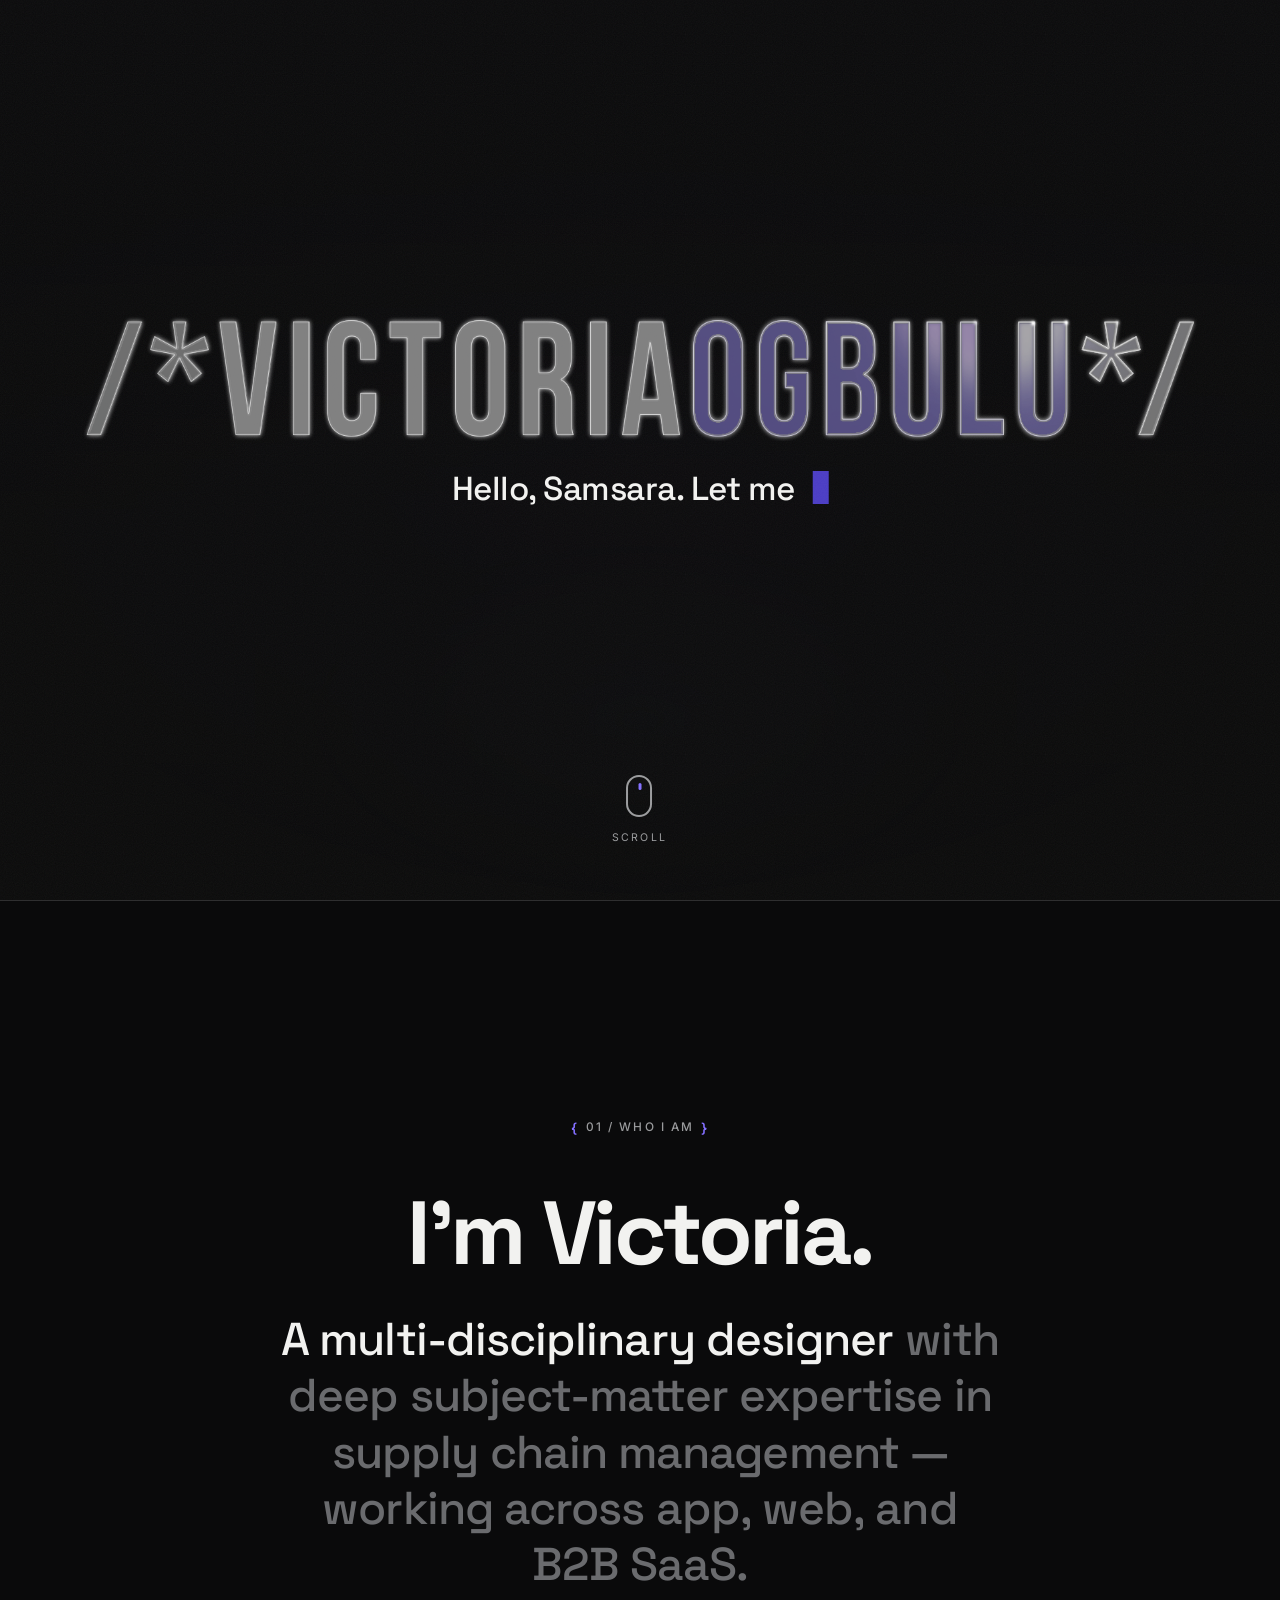
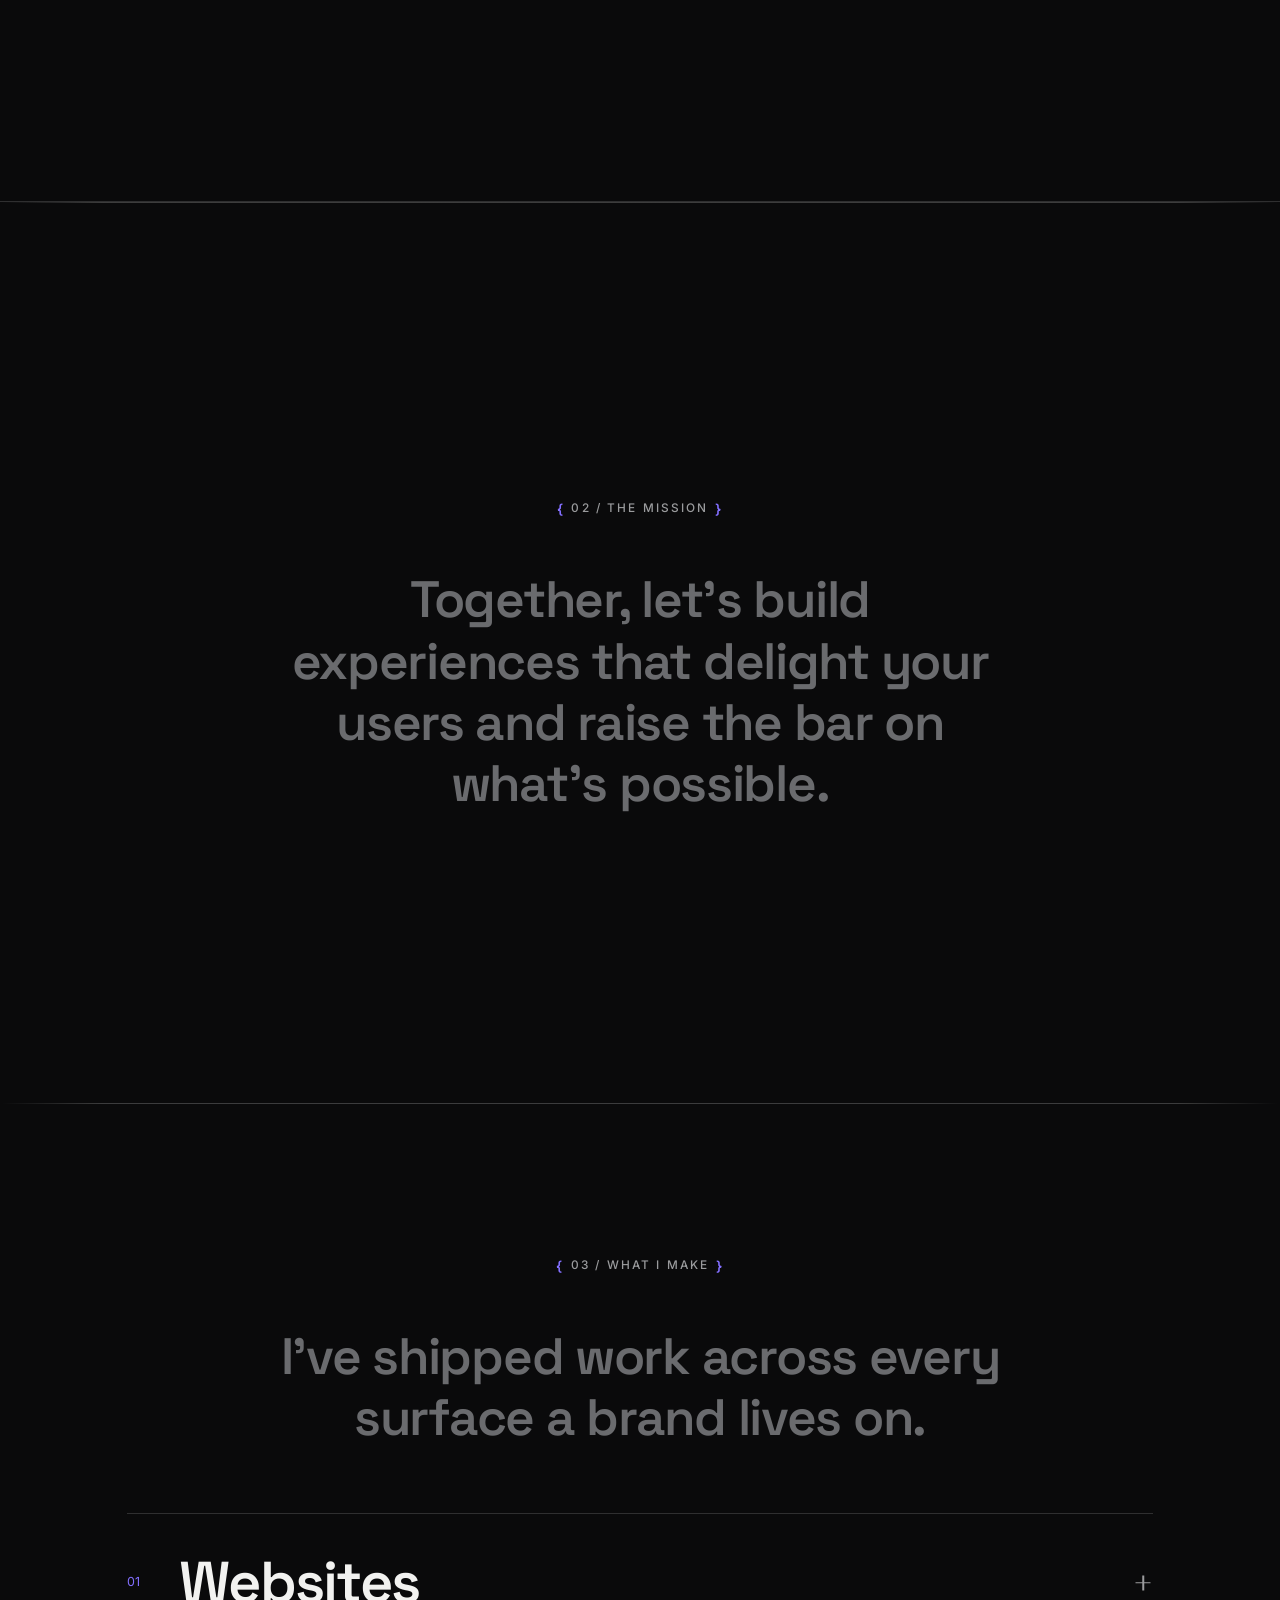
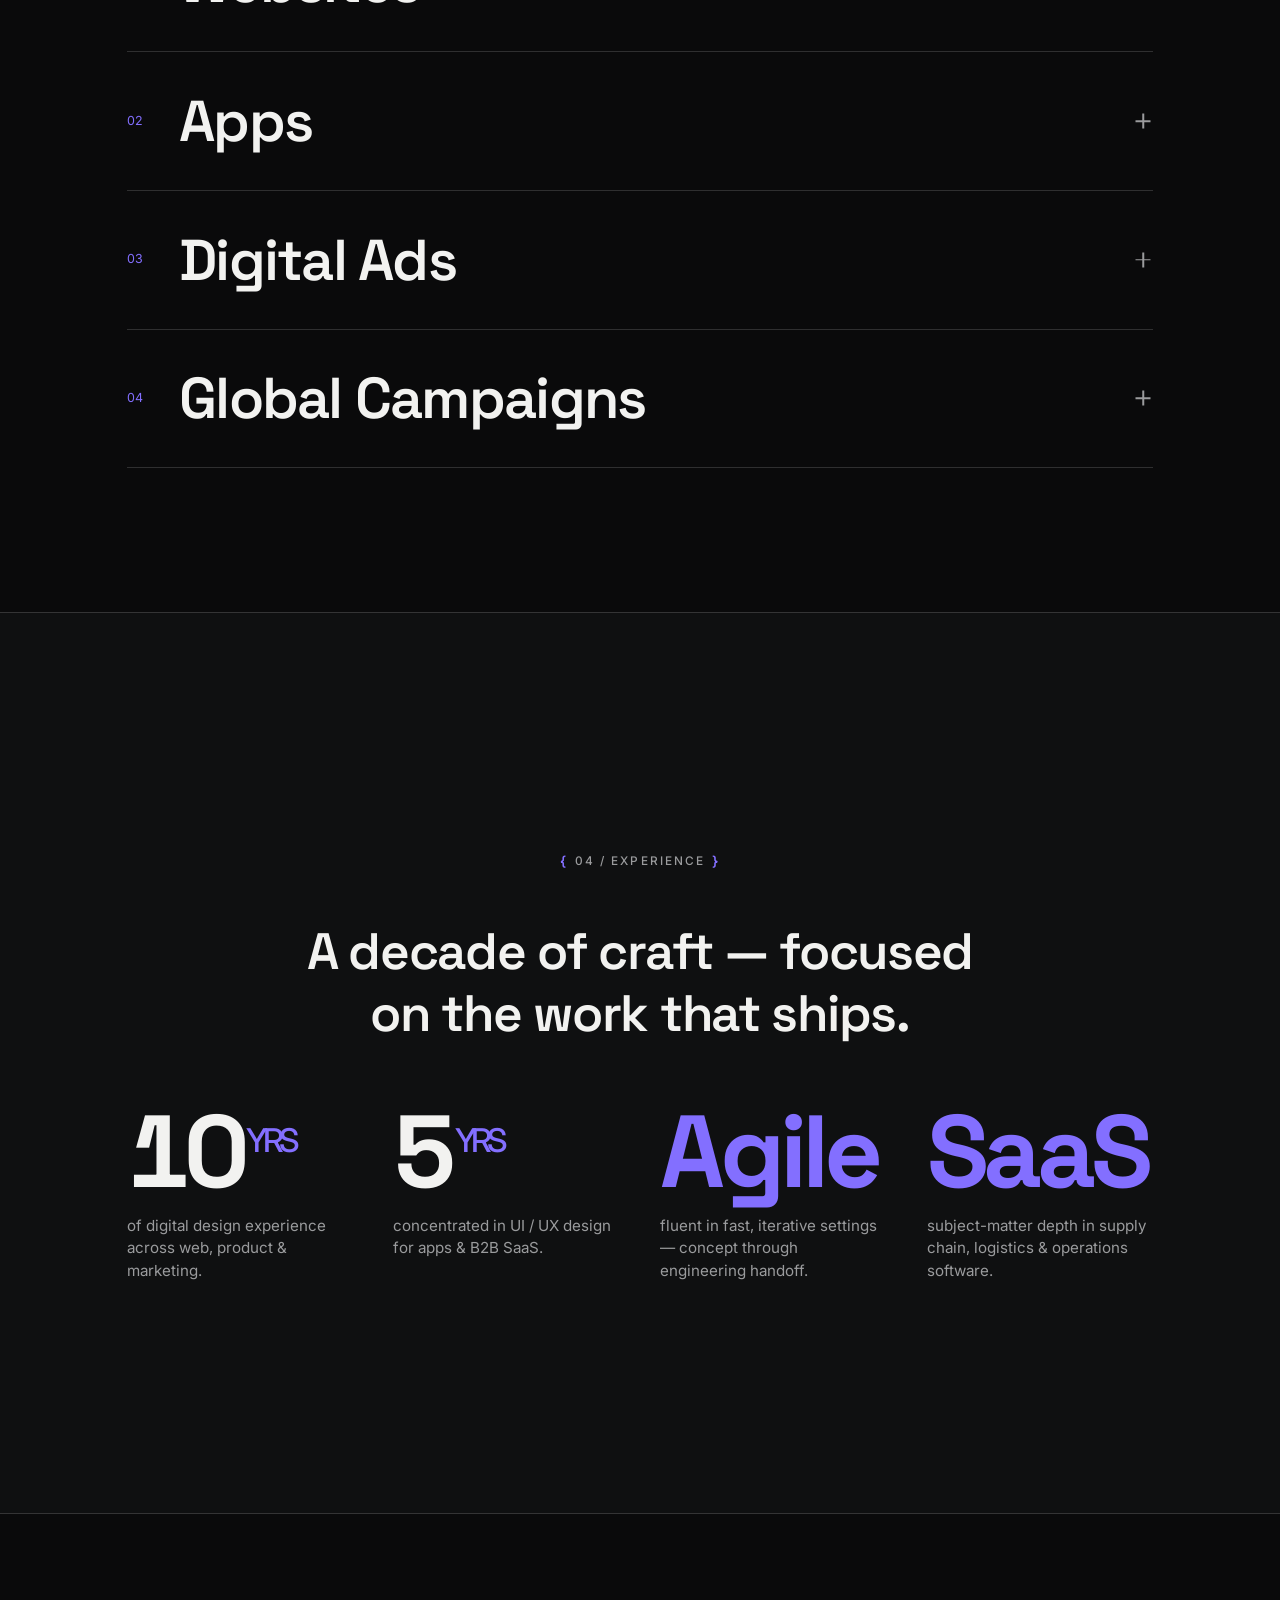
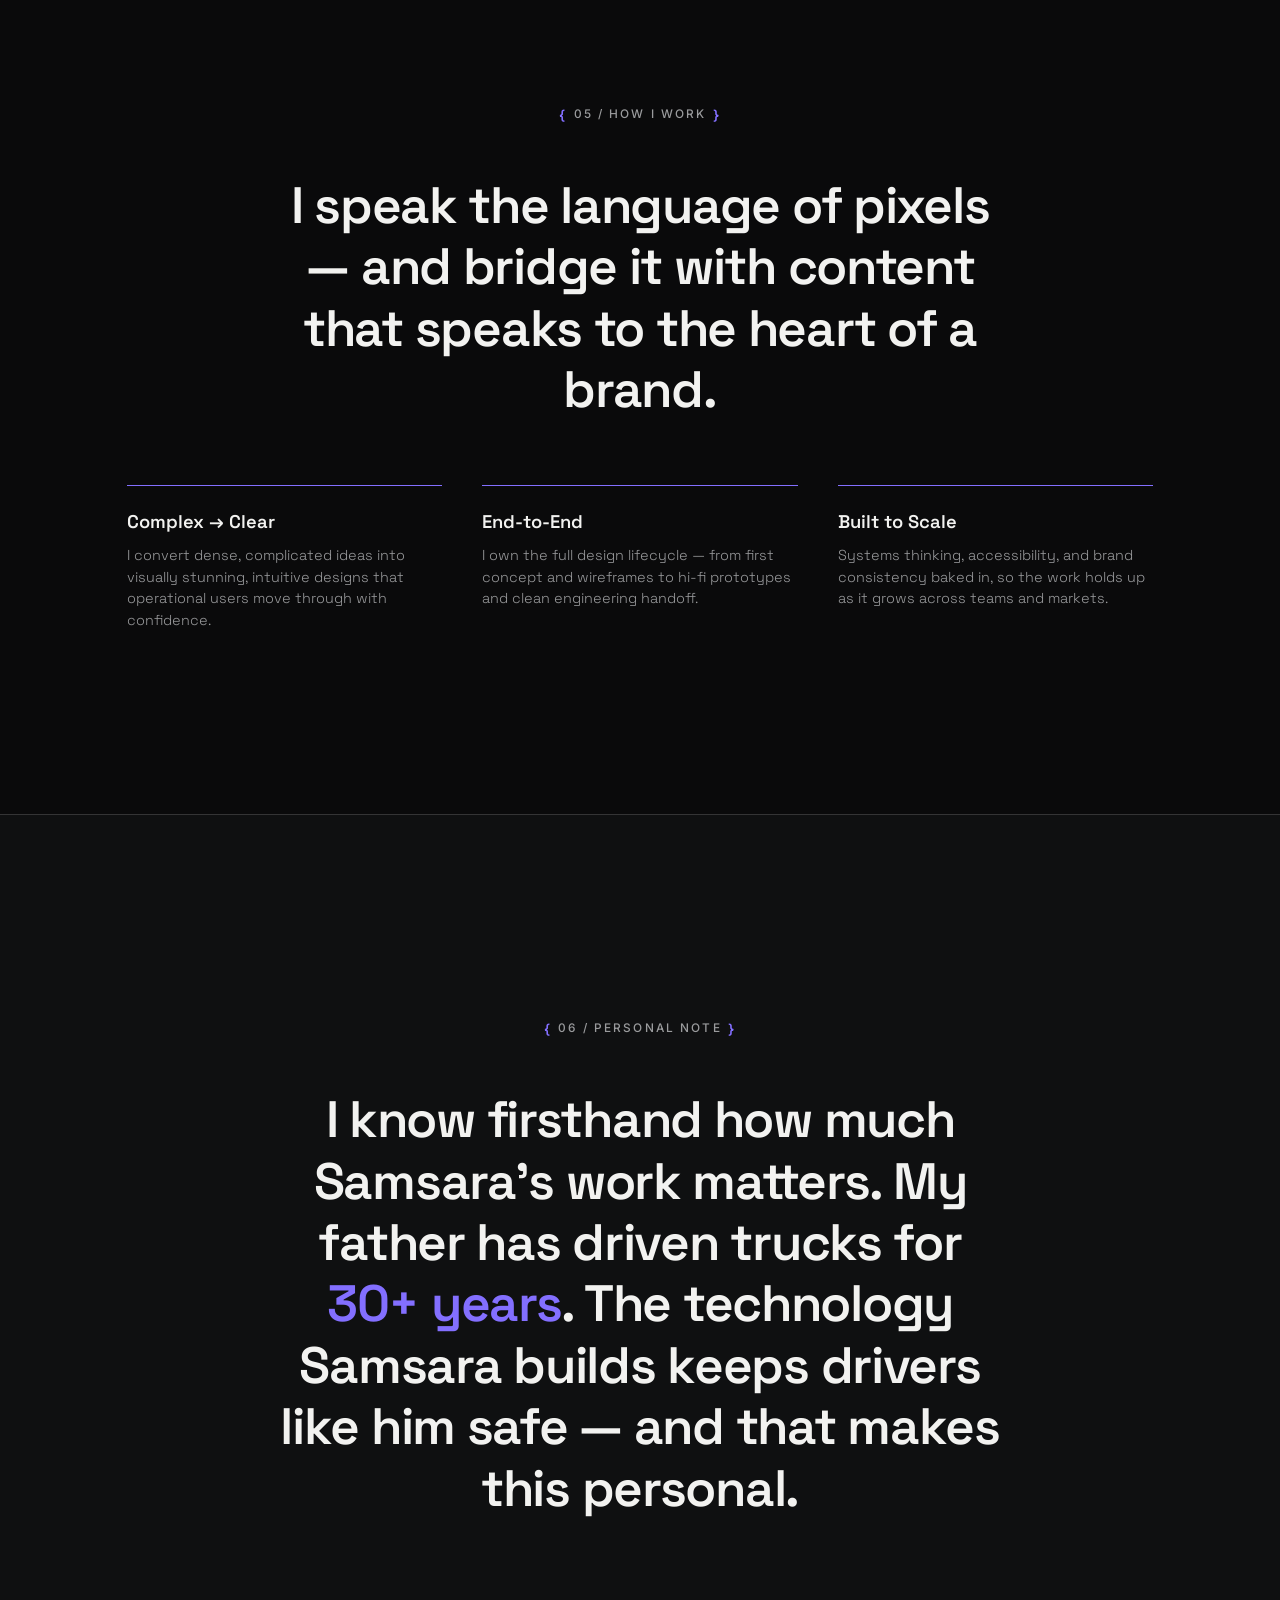
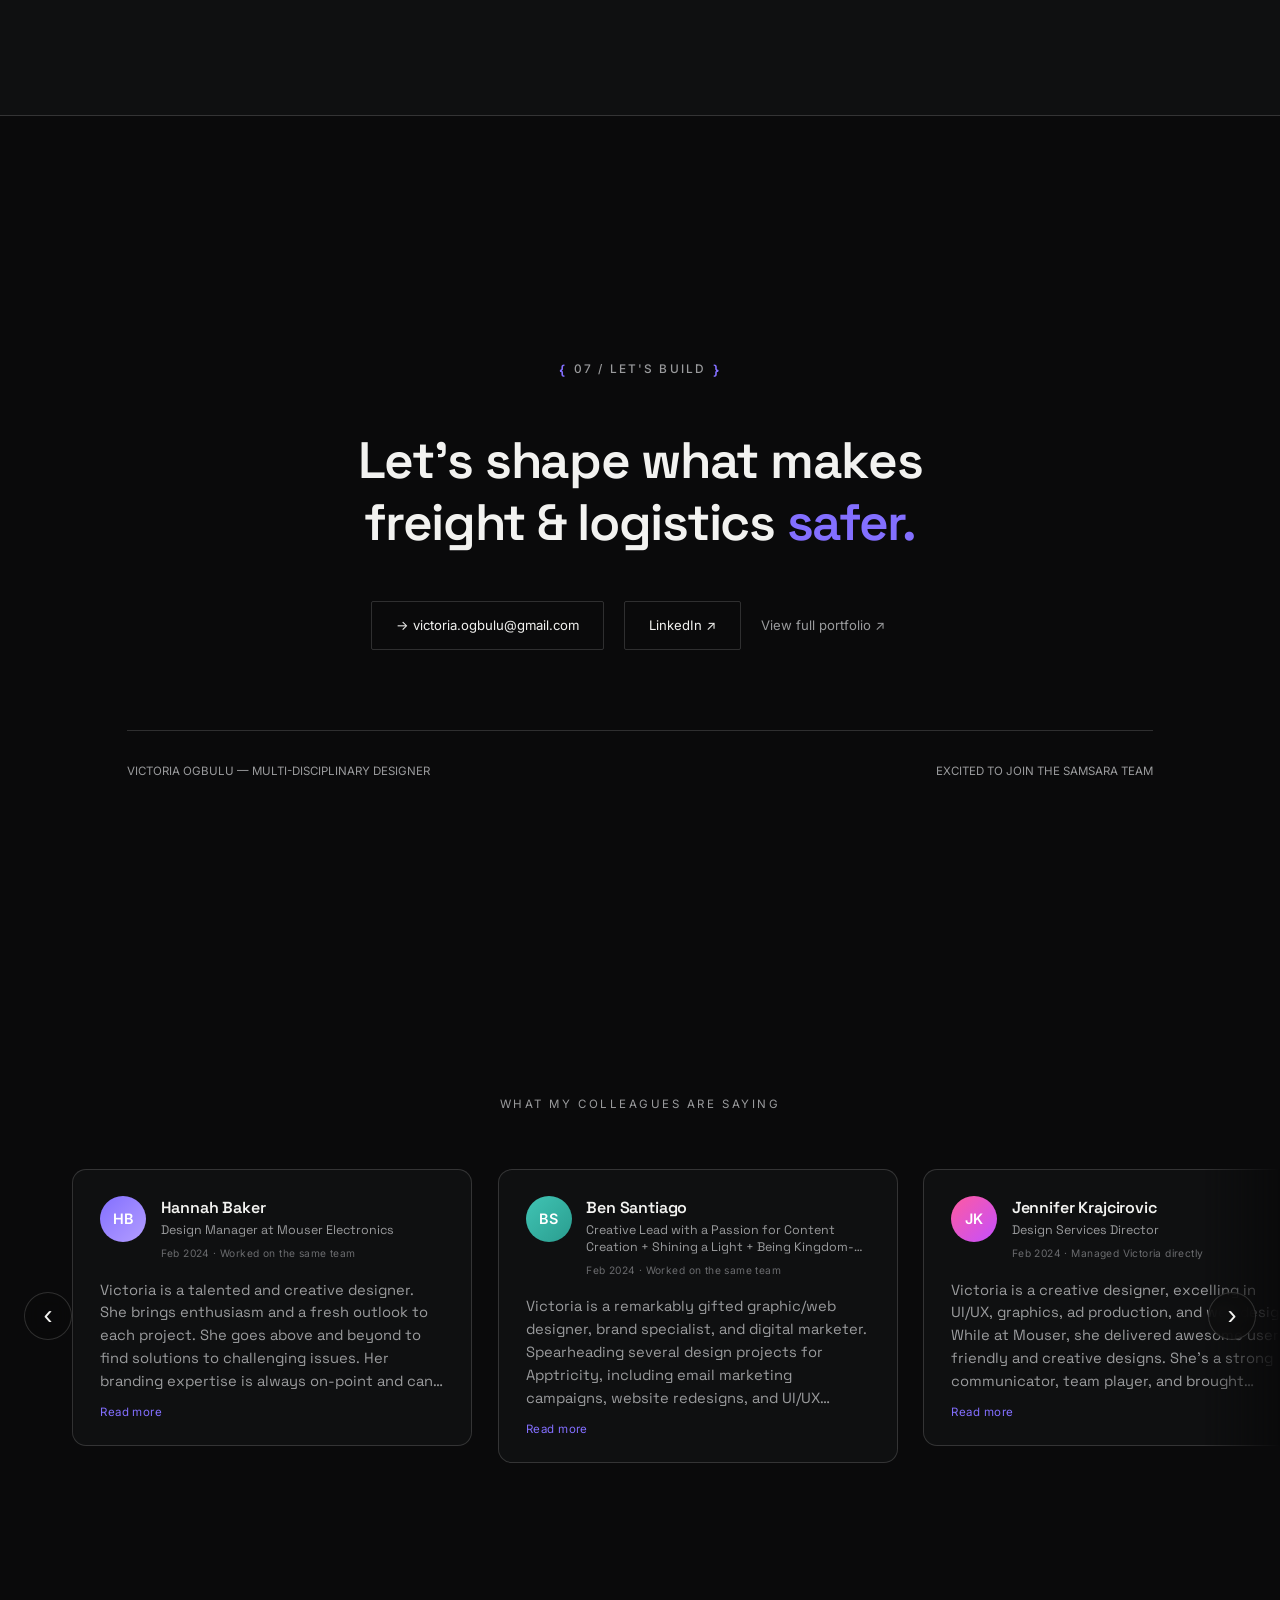
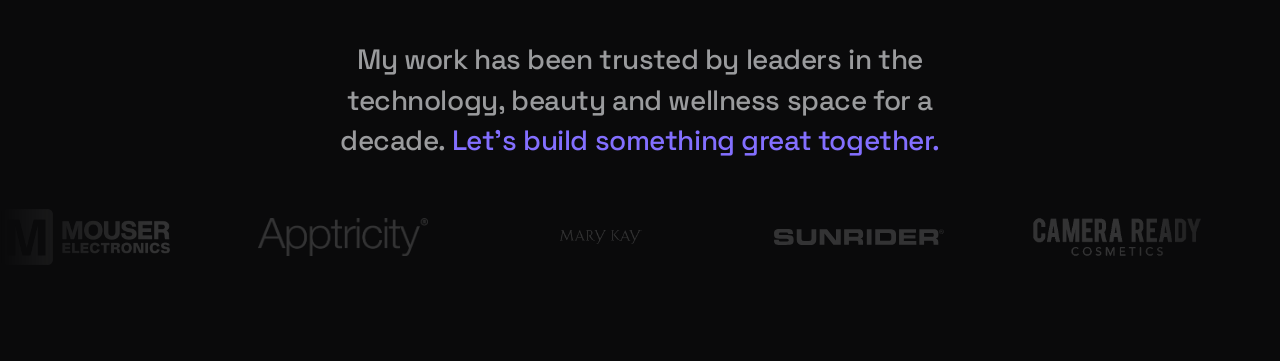
==== index.html @ e9a86bad "Initial commit — Victoria Ogbulu portfolio site Single-page portfolio: animated glassmorphic hero, s" ====
<!DOCTYPE html>
<html lang="en">
<head>
<meta charset="UTF-8" />
<meta name="viewport" content="width=device-width, initial-scale=1.0" />
<meta name="color-scheme" content="dark" />
<title>Victoria Ogbulu — Designer</title>
<link rel="preconnect" href="https://fonts.googleapis.com" />
<link rel="preconnect" href="https://fonts.gstatic.com" crossorigin />
<link href="https://fonts.googleapis.com/css2?family=Bebas+Neue&family=Inter:opsz,wght@14..32,300..900&family=Space+Grotesk:wght@300..700&display=swap" rel="stylesheet" />
<style>
  :root{
    color-scheme:dark only;
    --bg:#0a0a0b;
    --bg-2:#0f1011;
    --dim:#6a6b6e;
    --lit:#f2f2f0;
    --mut:#9a9b9d;
    --accent:#836fff;
    --line:rgba(242,242,240,.16);
    --mono:"Inter",-apple-system,BlinkMacSystemFont,"Segoe UI",sans-serif;
    --body:"Space Grotesk","Inter",-apple-system,BlinkMacSystemFont,"Segoe UI",sans-serif;
    --g1:rgba(131,111,255,.16);
    --g2:rgba(120,140,160,.07);
    --g3:rgba(131,111,255,.05);
  }
  body[data-tone="hero"]   .glow{--g1:rgba(131,111,255,.20);--g2:rgba(70,90,110,.16);--g3:rgba(131,111,255,.06)}
  body[data-tone="mission"] .glow{--g1:rgba(255,90,160,.16);--g2:rgba(131,111,255,.14);--g3:rgba(90,120,255,.06)}
  body[data-tone="make"]   .glow{--g1:rgba(64,196,180,.15);--g2:rgba(131,111,255,.12);--g3:rgba(40,150,180,.06)}
  body[data-tone="stats"]  .glow{--g1:rgba(255,160,60,.14);--g2:rgba(131,111,255,.12);--g3:rgba(255,120,80,.06)}
  body[data-tone="craft"]  .glow{--g1:rgba(131,111,255,.18);--g2:rgba(90,200,255,.12);--g3:rgba(131,111,255,.06)}
  body[data-tone="note"]   .glow{--g1:rgba(255,120,90,.14);--g2:rgba(131,111,255,.14);--g3:rgba(200,90,255,.06)}
  body[data-tone="cta"]    .glow{--g1:rgba(131,111,255,.22);--g2:rgba(255,90,160,.12);--g3:rgba(90,120,255,.08)}
  *{margin:0;padding:0;box-sizing:border-box}
  html{scroll-behavior:smooth;background:#0a0a0b;overflow-x:hidden;width:100%}
  body{
    background:#0a0a0b;color:var(--lit);
    font-family:var(--body);font-weight:400;line-height:1.5;
    overflow-x:hidden;width:100%;max-width:100%;-webkit-font-smoothing:antialiased;
    position:relative;
  }
  .backdrop{position:fixed;inset:0;z-index:0;background:#0a0a0b;pointer-events:none;overflow:hidden}
  .backdrop .glow{position:absolute;inset:-40%;transition:background 1.2s ease;will-change:transform;
    background:
      radial-gradient(55% 50% at 80% 6%, var(--g1), transparent 60%),
      radial-gradient(45% 40% at 50% 50%, var(--g3), transparent 70%);}
  .backdrop .float-glow{position:absolute;left:50%;bottom:-10%;width:80vw;height:60vh;
    transform:translateX(-50%);pointer-events:none;transition:background 1.2s ease;
    background:radial-gradient(50% 50% at 50% 50%, var(--g2), transparent 65%);
    animation:floatGlow 22s ease-in-out infinite alternate;filter:blur(10px)}
  @keyframes floatGlow{
    0%{transform:translate(-58%,4%) scale(1)}
    33%{transform:translate(-42%,-6%) scale(1.12)}
    66%{transform:translate(-55%,2%) scale(.95)}
    100%{transform:translate(-46%,-3%) scale(1.08)}
  }
  @media(prefers-reduced-motion:reduce){
    .backdrop .float-glow{animation:none}
  }
  body::after{
    content:"";position:fixed;inset:0;pointer-events:none;z-index:50;opacity:.05;mix-blend-mode:screen;
    background-image:url("data:image/svg+xml,%3Csvg xmlns='http://www.w3.org/2000/svg' width='180' height='180'%3E%3Cfilter id='n'%3E%3CfeTurbulence type='fractalNoise' baseFrequency='0.9' numOctaves='3'/%3E%3C/filter%3E%3Crect width='100%25' height='100%25' filter='url(%23n)'/%3E%3C/svg%3E");
  }
  header,section{position:relative;z-index:2}

  /* HEADER + LOGO */
  header{position:fixed;top:0;left:0;right:0;z-index:60;display:flex;justify-content:flex-end;align-items:center;
    padding:1.2rem 6vw;background:transparent;transition:padding .4s;pointer-events:none}
  header::before{content:"";position:absolute;left:0;right:0;top:0;bottom:-3.2rem;z-index:-1;pointer-events:none;
    background:linear-gradient(to bottom, rgba(10,10,11,.75) 0%, rgba(10,10,11,.45) 55%, rgba(10,10,11,0) 100%);
    opacity:0;transition:opacity .45s ease}
  header.scrolled::before{opacity:1}
  header>*{pointer-events:auto}
  header.scrolled{padding:.9rem 6vw}
  header .logo{position:absolute;font-weight:700;letter-spacing:-.01em;color:var(--lit);text-decoration:none;
    display:inline-flex;align-items:center;will-change:top,left,opacity;opacity:0;transition:opacity .25s ease}
  header .logo.ready{opacity:1}
  header .logo-svg{width:auto;display:block;image-rendering:auto}
  /* logo intro: the stroke PNG handwrites in left→right (first animation, a clip wipe),
     then the glass wordmark blooms in behind it. As it docks into the nav, glass + stroke
     crossfade out and the original white/purple wordmark fades in. Each layer's opacity
     = CSS entrance (on a wrapper) × JS dock progress (runDock), so no handoff, no jump. */
  header .logo-svg{position:relative}
  /* glass hero image — entrance bloom on the wrapper; dock fade-out set by runDock on the image */
  header .glass-bloom{opacity:0}
  header .logo.ready .glass-bloom{animation:bloomIn 1.1s cubic-bezier(.16,1,.3,1) 1.3s forwards}
  @keyframes bloomIn{
    0%{opacity:0;filter:blur(2px)}
    100%{opacity:1;filter:blur(0)}
  }
  /* stroke PNG — wipes in left→right (handwritten) and STAYS at full opacity over the
     glass. dock fade-out lives on .stroke-wrap via runDock. */
  header .logo-stroke-img{clip-path:inset(0 100% 0 0)}
  header .logo.ready .logo-stroke-img{animation:strokeWipe 1.4s cubic-bezier(.4,0,.2,1) .25s forwards}
  @keyframes strokeWipe{
    from{clip-path:inset(0 100% 0 0)}
    to{clip-path:inset(0 0 0 0)}
  }
  /* original white/purple wordmark — the nav fallback. hidden in the hero, faded in by
     runDock as the logo docks. */
  header .logo-fill{opacity:0;transition:opacity .2s ease}
  @media(prefers-reduced-motion:reduce){
    header .logo.ready .logo-stroke-img{animation:none;clip-path:none;opacity:1}
    header .logo.ready .glass-bloom{animation:none;opacity:1;filter:none}
  }
  @media(max-width:760px){
    /* mobile hero: full-color glass logo at 100% opacity (set in JS), no stroke overlay */
    header .stroke-wrap{display:none}
  }
  .navlinks{display:flex;gap:2rem;opacity:0;transition:opacity .3s linear;pointer-events:none}
  .navlinks.docked{pointer-events:auto}
  .navlinks a{font-family:var(--mono);font-size:.78rem;letter-spacing:.02em;color:var(--mut);text-decoration:none;
    position:relative;padding:.2rem 0;transition:color .3s}
  .navlinks a::after{content:"";position:absolute;left:0;bottom:-2px;width:0;height:1.5px;background:var(--accent);transition:width .3s}
  .navlinks a:hover,.navlinks a.active{color:var(--lit)}
  .navlinks a.active::after,.navlinks a:hover::after{width:100%}
  .menu-btn{display:none;flex-direction:column;gap:5px;background:none;border:none;cursor:pointer;padding:6px;z-index:70;opacity:0;transition:opacity .3s}
  .menu-btn.docked{opacity:1}
  .menu-btn span{width:26px;height:2px;background:var(--lit);transition:transform .35s,opacity .35s}
  .menu-btn.open span:nth-child(1){transform:translateY(7px) rotate(45deg)}
  .menu-btn.open span:nth-child(2){transform:translateY(-0px) rotate(-45deg)}

  .overlay{position:fixed;inset:0;z-index:55;background:rgba(10,10,11,.97);backdrop-filter:blur(14px);
    display:flex;flex-direction:column;justify-content:center;gap:1.2rem;padding:0 8vw;
    opacity:0;visibility:hidden;transition:opacity .4s,visibility .4s}
  .overlay.open{opacity:1;visibility:visible}
  .overlay a{font-family:"Inter",sans-serif;font-size:clamp(1.6rem,6vw,2.6rem);font-weight:600;letter-spacing:-.03em;
    color:var(--lit);text-decoration:none;transform:translateY(12px);opacity:0;transition:.5s}
  .overlay.open a{transform:none;opacity:1}
  .overlay.open a:nth-child(1){transition-delay:.06s}.overlay.open a:nth-child(2){transition-delay:.10s}
  .overlay.open a:nth-child(3){transition-delay:.14s}.overlay.open a:nth-child(4){transition-delay:.18s}
  .overlay.open a:nth-child(5){transition-delay:.22s}.overlay.open a:nth-child(6){transition-delay:.26s}
  .overlay.open a:nth-child(7){transition-delay:.30s}.overlay.open a:nth-child(8){transition-delay:.34s}
  .overlay a:hover{color:var(--accent)}

  /* TO TOP */
  .to-top{position:fixed;right:clamp(1.2rem,4vw,2.4rem);bottom:clamp(1.2rem,4vw,2.4rem);z-index:65;
    width:52px;height:52px;border-radius:50%;border:1px solid var(--line);background:rgba(10,10,11,.7);
    backdrop-filter:blur(10px);color:var(--lit);cursor:pointer;display:grid;place-items:center;
    opacity:0;visibility:hidden;transform:translateY(12px);transition:opacity .35s,transform .35s,visibility .35s,background .3s,border-color .3s}
  .to-top.show{opacity:1;visibility:visible;transform:none}
  .to-top:hover{background:var(--accent);border-color:var(--accent)}
  .to-top svg{width:18px;height:18px;stroke:currentColor;stroke-width:2.2;fill:none;stroke-linecap:round;stroke-linejoin:round}
  .to-top:hover svg{stroke:#0a0a0b}

  /* INTRO / FRAME 1 */
  .intro{min-height:100vh;position:relative;overflow:hidden;padding:0 6vw}
  .intro-bg{position:absolute;inset:0;width:100%;height:100%;object-fit:cover;z-index:0;pointer-events:none}
  .intro-overlay{position:absolute;inset:0;background:rgba(10,10,11,.80);z-index:1;pointer-events:none}
  .intro-grad-top{position:absolute;left:0;right:0;top:0;height:55%;z-index:1;pointer-events:none;
    background:linear-gradient(to bottom, rgba(10,10,11,1) 0%, rgba(10,10,11,.55) 55%, rgba(10,10,11,0) 100%)}
  .typewriter{
    position:absolute;left:50%;top:52%;transform:translateX(-50%);
    font-family:var(--body);font-size:clamp(1.4rem,2.6vw,2.3rem);color:var(--lit);font-weight:500;letter-spacing:-.015em;
    text-align:center;min-height:1.4em;line-height:1.25;
    max-width:90vw;white-space:nowrap;z-index:2;
  }
  .typewriter::after{
    content:"";display:inline-block;vertical-align:-.12em;
    width:16px;height:1em;background:#4a3cc4;margin-left:10px;
    animation:caret 1s steps(1) infinite;
  }
  @keyframes caret{50%{opacity:0}}

  /* MOUSE SCROLL CUE */
  .mouse-scroll{position:absolute;left:50%;bottom:6vh;transform:translateX(-50%);z-index:2;
    display:flex;flex-direction:column;align-items:center;gap:.8rem;opacity:0;animation:fadeIn .8s 1.6s forwards}
  @keyframes fadeIn{to{opacity:1}}
  .mouse-shape{width:26px;height:42px;border:2px solid var(--mut);border-radius:14px;position:relative}
  .mouse-ball{position:absolute;left:50%;top:6px;width:3px;height:7px;background:var(--accent);border-radius:2px;
    transform:translateX(-50%);animation:mouseBall 1.8s cubic-bezier(.65,.05,.36,1) infinite}
  @keyframes mouseBall{
    0%{transform:translate(-50%,0);opacity:1}
    55%{transform:translate(-50%,14px);opacity:.2}
    100%{transform:translate(-50%,0);opacity:1}
  }
  .scroll-label{font-family:var(--mono);font-size:.66rem;letter-spacing:.22em;color:var(--mut)}
  @media(prefers-reduced-motion:reduce){
    .mouse-ball{animation:none}
    .typewriter::after{animation:none;opacity:.6}
  }

  /* SECTION FRAME (00–07) */
  section{padding:0;position:relative;scroll-margin-top:80px}
  .frame{
    min-height:100vh;display:flex;flex-direction:column;justify-content:center;align-items:center;text-align:center;
    padding:clamp(7rem,16vh,12rem) 6vw;max-width:1180px;margin:0 auto;
  }
  .frame-fullbg{background:var(--bg-2);border-top:1px solid var(--line);border-bottom:1px solid var(--line)}
  /* thin full-width section divider — hairline, softly faded at the very edges */
  .sec-divider{border:0;height:1px;width:100%;margin:0;
    background:linear-gradient(90deg,transparent,rgba(242,242,240,.22) 8%,rgba(242,242,240,.22) 92%,transparent)}
  /* fixed-attachment photographic background (parallax): the image stays put in the
     viewport while the content scrolls over it. dark overlay keeps the text readable. */
  .bg-fixed{
    background-image:linear-gradient(rgba(10,10,11,.74),rgba(10,10,11,.82)),url("bg.jpg");
    background-position:center,center;
    background-size:cover,cover;
    background-repeat:no-repeat,no-repeat;
    background-attachment:fixed,fixed;
    border-top:1px solid var(--line);border-bottom:1px solid var(--line);
  }
  @media(max-width:760px){
    /* iOS/Safari handle background-attachment:fixed poorly — fall back to scroll on small screens */
    .bg-fixed{background-attachment:scroll,scroll}
  }

  /* PILL */
  .pill{
    display:inline-flex;align-items:center;gap:.55em;
    font-family:var(--mono);font-size:.74rem;letter-spacing:.18em;text-transform:uppercase;
    color:var(--mut);font-weight:500;
    background:transparent;border:none;
    padding:.5rem 1.1rem;
    margin-bottom:2.6rem;
  }
  /* hand-drawn circle around the personal-note pill — draws on as section enters view */
  .note-title{position:relative;display:inline-block;margin-bottom:2.6rem}
  .note-title .pill{margin-bottom:0}
  .note-title svg{position:absolute;top:50%;left:50%;transform:translate(-50%,-50%);
    width:170%;height:240%;overflow:visible;z-index:1;pointer-events:none}
  .note-title path{fill:none;stroke:var(--accent);stroke-width:2.4;stroke-linecap:round;
    stroke-dasharray:var(--len);stroke-dashoffset:var(--len)}
  .pill::before{content:"{";color:var(--accent);font-weight:600;font-size:1.15em}
  .pill::after{content:"}";color:var(--accent);font-weight:600;font-size:1.15em}

  /* FRAME TEXT */
  .frame-h{font-size:clamp(2.6rem,7vw,5.6rem);font-weight:700;letter-spacing:-.04em;line-height:1.02;margin-bottom:2rem}
  .frame-p{font-size:clamp(1.7rem,3.6vw,3rem);font-weight:500;color:var(--mut);max-width:24ch;line-height:1.22;letter-spacing:-.02em}
  .frame-p b{color:var(--lit);font-weight:500}
  .frame-statement{font-size:clamp(1.7rem,4vw,3.4rem);font-weight:600;letter-spacing:-.025em;line-height:1.2;max-width:22ch}
  .frame-statement em{font-style:normal;color:var(--accent)}
  .frame-statement .o{color:var(--accent)}

  /* SCRUB */
  .scrub .w{color:var(--dim);transition:color .15s linear}
  .scrub .w.lit{color:var(--lit)}
  .scrub .wb{font-weight:700}
  .scrub .wp,.scrub .wp.lit{font-weight:700;color:var(--accent)}

  /* MAKE LIST (work) */
  .make-list{margin-top:4rem;border-top:1px solid var(--line);width:100%;max-width:1100px;text-align:left}
  .row{display:flex;align-items:center;gap:1.5rem;padding:1.6rem 0;border-bottom:1px solid var(--line);cursor:pointer;transition:padding-left .4s cubic-bezier(.16,1,.3,1)}
  .row[data-billow] .n,.row[data-billow] .nm{opacity:0;will-change:transform,opacity,filter}
  .row.billow .nm{animation:billow 1.15s cubic-bezier(.22,1,.36,1) both;animation-delay:calc(var(--bi,0) * .12s)}
  .row.billow .n{animation:billow 1.15s cubic-bezier(.22,1,.36,1) both;animation-delay:calc(var(--bi,0) * .12s + .05s)}
  @keyframes billow{
    0%{opacity:0;transform:translateY(46px) translateX(6px) rotate(1.6deg) scale(.97);filter:blur(6px)}
    55%{opacity:1;transform:translateY(-7px) translateX(-2px) rotate(-.5deg) scale(1.01);filter:blur(0)}
    78%{transform:translateY(3px) rotate(.2deg) scale(1)}
    100%{opacity:1;transform:none;filter:blur(0)}
  }
  @media(prefers-reduced-motion:reduce){
    .row[data-billow] .n,.row[data-billow] .nm{opacity:1!important}
    .row.billow .nm,.row.billow .n{animation:none}
  }
  .row .n{font-family:var(--mono);font-size:.78rem;color:var(--accent);min-width:3.5ch}
  .row .nm{font-size:clamp(1.7rem,5vw,3.6rem);font-weight:600;letter-spacing:-.03em;transition:transform .4s cubic-bezier(.16,1,.3,1)}
  .row .gh{margin-left:auto;font-family:var(--mono);font-size:.72rem;color:var(--mut);max-width:24ch;text-align:right;opacity:0;transform:translateX(-8px);transition:.4s}
  .row:hover{padding-left:1.4rem}
  .row:hover .nm{transform:translateX(6px)}
  .row:hover .gh{opacity:1;transform:none}

  /* WORK ACCORDION — each row toggles a gallery panel open/closed */
  .acc{border-bottom:1px solid var(--line)}      /* divider wraps header+gallery as one item */
  .acc .acc-head{border-bottom:none}
  .acc-head{position:relative}
  .acc-head .acc-icon{flex-shrink:0;position:relative;width:20px;height:20px;margin-left:1.25rem}
  .acc-head .acc-icon::before,.acc-head .acc-icon::after{content:"";position:absolute;top:50%;left:50%;
    background:var(--mut);transition:transform .45s cubic-bezier(.16,1,.3,1),background .3s}
  .acc-head .acc-icon::before{width:15px;height:1.5px;transform:translate(-50%,-50%)}
  .acc-head .acc-icon::after{width:1.5px;height:15px;transform:translate(-50%,-50%)}     /* the vertical bar of the "+" */
  .acc.open .acc-icon::after{transform:translate(-50%,-50%) scaleY(0)}                    /* collapses to "−" when open */
  .acc.open .acc-icon::before{background:var(--accent)}
  .acc.open>.acc-head .nm{color:var(--accent)}
  .acc-head:focus-visible{outline:2px solid var(--accent);outline-offset:4px}
  /* collapsible panel via grid-rows 0fr→1fr (smooth, no fixed height needed) */
  .acc-panel{display:grid;grid-template-rows:0fr;transition:grid-template-rows .55s cubic-bezier(.16,1,.3,1)}
  .acc.open .acc-panel{grid-template-rows:1fr}
  .acc-panel-inner{overflow:hidden;min-height:0}
  /* HOVER TO OPEN: on hover-capable pointers, hovering the tier opens its gallery and
     leaving closes it. It stays open while the cursor is over the panel, so you can reach
     and click the photos. (Touch devices fall back to tap/click — handled in JS.) */
  @media(hover:hover){
    .acc:hover .acc-panel{grid-template-rows:1fr}
    .acc:hover .acc-icon::after{transform:translate(-50%,-50%) scaleY(0)}
    .acc:hover .acc-icon::before{background:var(--accent)}
    .acc:hover>.acc-head .nm{color:var(--accent)}
  }
  /* masonry gallery — full screenshots, no cropping */
  .gallery{columns:3;column-gap:1.1rem;padding:1.4rem 0 2.6rem}
  .shot{break-inside:avoid;margin:0 0 1.1rem;border:1px solid var(--line);border-radius:10px;overflow:hidden;
    background:var(--bg-2);cursor:zoom-in;transition:border-color .35s,transform .35s,box-shadow .35s}
  .shot:hover{border-color:var(--accent);transform:translateY(-4px);box-shadow:0 18px 40px rgba(0,0,0,.4)}
  .shot img{width:100%;height:auto;display:block}
  .gallery-empty{padding:1.4rem 0 2.6rem;font-family:var(--mono);font-size:.78rem;letter-spacing:.04em;color:var(--mut)}
  @media(max-width:900px){.gallery{columns:2}}
  @media(max-width:760px){.acc-head .acc-icon{margin-left:auto}}   /* gh hides on mobile, so push icon right */
  @media(max-width:560px){.gallery{columns:1}}

  /* LIGHTBOX — click any shot to view full size */
  .lightbox{position:fixed;inset:0;z-index:100;display:flex;align-items:center;justify-content:center;
    padding:clamp(1rem,5vw,4rem);background:rgba(8,8,9,.93);backdrop-filter:blur(10px);cursor:zoom-out;
    opacity:0;visibility:hidden;transition:opacity .35s,visibility .35s}
  .lightbox.open{opacity:1;visibility:visible}
  .lightbox img{max-width:100%;max-height:90vh;border-radius:10px;box-shadow:0 30px 90px rgba(0,0,0,.6);
    transform:scale(.96);transition:transform .35s cubic-bezier(.16,1,.3,1)}
  .lightbox.open img{transform:scale(1)}
  .lightbox-close{position:absolute;top:clamp(1rem,3vw,2rem);right:clamp(1rem,3vw,2rem);width:44px;height:44px;
    border:1px solid var(--line);border-radius:50%;background:rgba(10,10,11,.6);color:var(--lit);cursor:pointer;
    display:grid;place-items:center;font-size:1.5rem;line-height:1;transition:background .3s,border-color .3s,color .3s}
  .lightbox-close:hover{background:var(--accent);border-color:var(--accent);color:#0a0a0b}
  /* prev/next navigation through the open gallery */
  .lb-nav{position:absolute;top:50%;transform:translateY(-50%);z-index:1;width:54px;height:54px;
    border:1px solid var(--line);border-radius:50%;background:rgba(10,10,11,.6);color:var(--lit);cursor:pointer;
    display:grid;place-items:center;font-size:2rem;line-height:1;padding-bottom:.18em;
    transition:background .3s,border-color .3s,color .3s}
  .lb-nav:hover{background:var(--accent);border-color:var(--accent);color:#0a0a0b}
  .lb-prev{left:clamp(.8rem,3vw,2rem)}
  .lb-next{right:clamp(.8rem,3vw,2rem)}
  .lb-nav[hidden]{display:none}
  .lb-count{position:absolute;bottom:clamp(1rem,3vw,2rem);left:50%;transform:translateX(-50%);
    font-family:var(--mono);font-size:.74rem;letter-spacing:.14em;color:var(--mut)}
  @media(max-width:560px){.lb-nav{width:44px;height:44px;font-size:1.6rem}}
  @media(prefers-reduced-motion:reduce){
    .acc-panel{transition:none}.shot,.lightbox,.lightbox img{transition:none}
  }

  /* STATS */
  .grid{display:grid;grid-template-columns:repeat(4,1fr);gap:2.5rem;margin-top:4rem;width:100%;max-width:1100px;text-align:left}
  .stat{cursor:pointer;transition:transform .3s}
  .stat:hover{transform:translateY(-3px)}
  .stat .n{font-size:clamp(3.4rem,8vw,6.4rem);font-weight:700;letter-spacing:-.05em;line-height:.85;font-variant-numeric:tabular-nums}
  .stat .n .u{color:var(--accent);font-size:.32em;font-weight:500;vertical-align:super;margin-left:.1em;font-family:var(--mono)}
  .stat .n.word{color:var(--accent)}
  .stat .n.word .l{color:var(--accent);transition:color .45s cubic-bezier(.16,1,.3,1);transition-delay:calc(var(--i,0) * 70ms)}
  .stat .n.word .l.lit{color:var(--lit)}
  .stat .d{font-family:var(--mono);font-size:clamp(.95rem,1.05vw,1.1rem);color:var(--mut);margin-top:1.2rem;line-height:1.5;max-width:28ch}

  /* CRAFT CARDS */
  .cols{display:grid;grid-template-columns:repeat(3,1fr);gap:2.5rem;margin-top:4rem;width:100%;max-width:1100px;text-align:left}
  .card{position:relative;padding-top:1.4rem;cursor:default;border-top:1.5px solid transparent}
  .card::before{content:"";position:absolute;top:-1px;left:0;right:0;height:1.5px;
    background:var(--accent);
    transform-origin:left center;transform:scaleX(0);
    transition:transform 2.2s cubic-bezier(.19,1,.22,1);
  }
  .card.in::before{transform:scaleX(1)}
  .cols .card:nth-child(2)::before{transition-delay:.18s}
  .cols .card:nth-child(3)::before{transition-delay:.36s}
  .card h3{font-size:1.15rem;font-weight:600;margin-bottom:.6rem}
  .card p{font-size:.9rem;color:var(--mut);font-weight:300}

  /* CTA */
  .links{display:flex;flex-wrap:wrap;gap:1rem 1.25rem;margin-top:3rem;justify-content:center}
  .links a{font-family:var(--mono);font-size:.82rem;color:var(--lit);text-decoration:none;border:1px solid var(--line);
    padding:.85rem 1.5rem;border-radius:2px;transition:.3s;display:inline-flex;gap:.5rem;align-items:center;cursor:pointer}
  .links a:hover{background:var(--accent);border-color:var(--accent);color:#0a0a0b}
  .links a.bare{border:none;padding-left:0;color:var(--mut)}
  .links a.bare:hover{background:none;color:var(--accent)}
  .colo{display:flex;justify-content:space-between;gap:1rem;margin-top:5rem;padding-top:2rem;border-top:1px solid var(--line);
    font-family:var(--mono);font-size:.72rem;color:var(--mut);flex-wrap:wrap;width:100%;max-width:1100px}

  /* TRUSTED BY (logo marquee) */
  .trusted-by{padding:5rem 0 6rem;text-align:center;position:relative;z-index:2}
  .trusted-label{font-family:var(--body);font-size:clamp(1.15rem,2.5vw,1.75rem);font-weight:500;line-height:1.45;
    letter-spacing:-.015em;color:var(--mut);max-width:34ch;margin:0 auto 3rem;text-align:center}
  .trusted-label em{font-style:normal;color:var(--accent)}
  .marquee{overflow:hidden;
    -webkit-mask-image:linear-gradient(to right, transparent 0%, #000 12%, #000 88%, transparent 100%);
            mask-image:linear-gradient(to right, transparent 0%, #000 12%, #000 88%, transparent 100%);
  }
  .marquee-track{display:flex;align-items:center;gap:5.5rem;width:max-content;
    animation:marquee 38s linear infinite;will-change:transform}
  @keyframes marquee{0%{transform:translateX(0)}100%{transform:translateX(-50%)}}
  @media(prefers-reduced-motion:reduce){.marquee-track{animation:none}}
  .marquee:hover .marquee-track{animation-play-state:paused}
  .brand-logo{flex-shrink:0;opacity:var(--trusted-op,.35);transition:opacity .35s ease;
    /* uniform box: every brand occupies the same width slot, image fits proportionally inside */
    width:170px;height:56px;object-fit:contain;
    filter:brightness(0) invert(.55) saturate(0);
  }
  @media(max-width:760px){
    .trusted-by{padding:3.5rem 0 4rem}
    .marquee-track{gap:3.5rem;animation-duration:30s}
    .brand-logo{width:120px;height:40px}
  }

  /* WHAT MY COLLEAGUES ARE SAYING — scrolling testimonials (same marquee mechanic) */
  .testi{padding:5rem 0 5.5rem;position:relative;z-index:2}
  .testi-label{font-family:var(--mono);font-size:.72rem;letter-spacing:.22em;color:var(--mut);
    text-transform:uppercase;text-align:center;margin-bottom:3rem}
  .testi-carousel{position:relative}
  .testi-viewport{overflow-x:auto;overflow-y:hidden;scrollbar-width:none;-ms-overflow-style:none;
    -webkit-mask-image:linear-gradient(to right,transparent,#000 6%,#000 94%,transparent);
            mask-image:linear-gradient(to right,transparent,#000 6%,#000 94%,transparent)}
  .testi-viewport::-webkit-scrollbar{width:0;height:0;display:none}
  .testi-track{display:flex;align-items:flex-start;gap:1.6rem;width:max-content;padding:.5rem clamp(1.5rem,6vw,4.5rem)}
  .testi-arrow{position:absolute;top:50%;transform:translateY(-50%);z-index:3;width:48px;height:48px;border-radius:50%;
    border:1px solid var(--line);background:rgba(10,10,11,.72);-webkit-backdrop-filter:blur(8px);backdrop-filter:blur(8px);
    color:var(--lit);cursor:pointer;display:grid;place-items:center;font-size:1.7rem;line-height:1;padding-bottom:.12em;
    transition:background .3s,border-color .3s,color .3s}
  .testi-arrow:hover{background:var(--accent);border-color:var(--accent);color:#0a0a0b}
  .testi-prev{left:clamp(.4rem,2vw,1.5rem)}
  .testi-next{right:clamp(.4rem,2vw,1.5rem)}
  .testi-card{flex-shrink:0;width:clamp(290px,82vw,400px);background:var(--bg-2);border:1px solid var(--line);
    border-radius:14px;padding:1.6rem 1.7rem;display:flex;flex-direction:column;white-space:normal;text-align:left}
  .testi-head{display:flex;align-items:flex-start;gap:.9rem;margin-bottom:1.1rem}
  .testi-avatar{flex-shrink:0;width:46px;height:46px;border-radius:50%;display:grid;place-items:center;
    font-family:var(--mono);font-size:.9rem;font-weight:600;color:#fff;letter-spacing:.02em}
  .testi-meta{display:flex;flex-direction:column;min-width:0}
  .testi-name{font-weight:600;font-size:1rem;letter-spacing:-.01em;color:var(--lit)}
  .testi-role{font-size:.78rem;color:var(--mut);line-height:1.35;margin-top:.15rem;
    display:-webkit-box;-webkit-line-clamp:2;-webkit-box-orient:vertical;overflow:hidden}
  .testi-rel{font-family:var(--mono);font-size:.64rem;letter-spacing:.04em;color:var(--dim);margin-top:.4rem}
  .testi-quote{font-size:.92rem;line-height:1.55;color:var(--mut);margin:0}
  .testi-quote.clamp{display:-webkit-box;-webkit-line-clamp:5;-webkit-box-orient:vertical;overflow:hidden}
  .testi-card.expanded .testi-quote{display:block;overflow:visible}
  .testi-more{align-self:flex-start;margin-top:.8rem;background:none;border:none;cursor:pointer;padding:0;
    font-family:var(--mono);font-size:.72rem;letter-spacing:.04em;color:var(--accent);transition:color .25s}
  .testi-more:hover{color:var(--lit)}
  .testi-more[hidden]{display:none}
  @media(max-width:760px){.testi{padding:3.5rem 0 4rem}.testi-track{gap:1.1rem}.testi-arrow{width:40px;height:40px;font-size:1.4rem}}

  /* REVEAL */
  .reveal{opacity:0;transform:translateY(28px);transition:opacity .9s cubic-bezier(.16,1,.3,1),transform .9s cubic-bezier(.16,1,.3,1)}
  .reveal.in{opacity:1;transform:none}
  .d1{transition-delay:.08s}.d2{transition-delay:.16s}.d3{transition-delay:.24s}

  @media(max-width:760px){
    .navlinks{display:none}
    .menu-btn{display:flex}
    .grid{grid-template-columns:repeat(2,1fr);gap:2.5rem 1.5rem}
    .cols{grid-template-columns:1fr;gap:2rem}
    .row .gh{display:none}
    .colo{flex-direction:column}
    /* tighter section rhythm on mobile so the page doesn't feel padded out */
    .frame{padding:4rem 6vw;min-height:auto}
    .pill{margin-bottom:1.6rem}
    .frame-h{margin-bottom:1.2rem}
    .make-list{margin-top:2.5rem}
    .row{padding:1.1rem 0}
    .grid{margin-top:2.5rem}
    .cols{margin-top:2.5rem}
    .links{margin-top:2.2rem}
    .colo{margin-top:3rem}
    /* denser scrim on mobile so docked logo + menu read cleanly over content */
    header::before{bottom:-4.2rem;
      background:linear-gradient(to bottom, rgba(10,10,11,.87) 0%, rgba(10,10,11,.6) 48%, rgba(10,10,11,0) 100%)}
  }
</style>
</head>
<body>

<div class="backdrop">
  <div class="glow"></div>
  <div class="float-glow"></div>
</div>

<header id="top">
  <a href="#intro" class="logo" data-nav aria-label="Victoria Ogbulu — Home">
    <svg class="logo-svg" viewBox="0 0 230 26" xmlns="http://www.w3.org/2000/svg" aria-hidden="true">
      <!-- HERO: photoshopped glassmorphic wordmark. blooms in behind the stroke; runDock fades it out on dock -->
      <g class="glass-bloom">
        <image class="logo-glass" href="glass-morphic%20logo.png" x="0" y="0" width="230" height="26" preserveAspectRatio="none"/>
      </g>
      <!-- NAV FALLBACK: original white/purple wordmark. hidden in the hero, faded in by runDock as it docks -->
      <text class="logo-fill" x="0" y="22" font-family="'Bebas Neue', Impact, 'Arial Narrow', sans-serif" font-weight="400" font-size="26" letter-spacing="0.5">
        <tspan fill="#9a9b9d">/*</tspan><tspan fill="#f2f2f0">VICTORIA</tspan><tspan fill="#836fff">OGBULU</tspan><tspan fill="#9a9b9d">*/</tspan>
      </text>
      <!-- STROKE REVEAL: the stroke PNG handwrites in left→right via a clip wipe (CSS); wrapper opacity (runDock) fades it out on dock.
           x/y/width/height are tuned so the stroke's glyphs land exactly on the glass's glyphs:
           the glass PNG has glow padding (glyphs occupy ~x[.0036,.9964] y[.0405,.9653] of its canvas) while the
           stroke fills its canvas, so the stroke box is inset to match the glass glyph rectangle. -->
      <g class="stroke-wrap">
        <image class="logo-stroke-img" href="logostroke.png" x="0.688" y="1.052" width="228.623" height="24.046" preserveAspectRatio="none"/>
      </g>
    </svg>
  </a>
  <nav class="navlinks">
    <a href="#work" data-nav>Work</a>
    <a href="#experience" data-nav>Experience</a>
    <a href="#approach" data-nav>Approach</a>
    <a href="#contact" data-nav>Contact</a>
  </nav>
  <button class="menu-btn" aria-label="Open menu" aria-expanded="false"><span></span><span></span></button>
</header>

<div class="overlay" aria-hidden="true">
  <a href="#intro" data-nav>Introduction</a>
  <a href="#who" data-nav>Who I am</a>
  <a href="#mission" data-nav>Mission</a>
  <a href="#work" data-nav>Work</a>
  <a href="#experience" data-nav>Experience</a>
  <a href="#approach" data-nav>Approach</a>
  <a href="#note" data-nav>Personal Note</a>
  <a href="#contact" data-nav>Contact</a>
</div>

<!-- 00 / INTRO -->
<section id="intro" data-tone="hero" class="intro">
  <video class="intro-bg" autoplay loop muted playsinline preload="auto" aria-hidden="true">
    <source src="Fractal_Glass_05.mp4" type="video/mp4">
    <source src="Fractal_Glass_05.mov" type="video/quicktime">
  </video>
  <div class="intro-overlay" aria-hidden="true"></div>
  <div class="intro-grad-top" aria-hidden="true"></div>
  <p class="typewriter" data-typewriter="Hello, Samsara. Let me introduce myself."></p>
  <div class="mouse-scroll" aria-hidden="true">
    <div class="mouse-shape"><div class="mouse-ball"></div></div>
    <span class="scroll-label">SCROLL</span>
  </div>
</section>

<!-- 01 / WHO I AM -->
<section id="who" data-tone="mission" class="bg-fixed">
  <div class="frame">
    <span class="pill reveal">01 / who i am</span>
    <h2 class="frame-h reveal d1">I'm Victoria.</h2>
    <p class="frame-p scrub reveal d2" data-scrub data-scrub-min="3" data-scrub-start="0.75" data-scrub-end="0.2">A multi-disciplinary designer with deep subject-matter expertise in supply chain management — working across app, web, and B2B SaaS.</p>
  </div>
</section>

<!-- 02 / THE MISSION -->
<section id="mission" data-tone="hero">
  <hr class="sec-divider" aria-hidden="true">
  <div class="frame">
    <span class="pill reveal">02 / the mission</span>
    <p class="frame-statement scrub reveal d1" data-scrub>Together, let's build experiences that delight your users and raise the bar on what's possible.</p>
  </div>
</section>

<!-- 03 / WHAT I MAKE -->
<section id="work" data-tone="make">
  <hr class="sec-divider" aria-hidden="true">
  <div class="frame">
    <span class="pill reveal">03 / what i make</span>
    <p class="frame-statement scrub reveal d1" data-scrub>I've shipped work across every surface a brand lives on.</p>
    <div class="make-list">

      <!-- 01 / WEBSITES -->
      <div class="acc" data-acc>
        <div class="row acc-head" data-billow style="--bi:0" data-blip role="button" tabindex="0" aria-expanded="false" aria-controls="work-panel-1">
          <span class="n">01</span><span class="nm">Websites</span><span class="gh">RESPONSIVE · SYSTEMS-DRIVEN · BUILT TO SCALE</span><span class="acc-icon" aria-hidden="true"></span>
        </div>
        <div class="acc-panel" id="work-panel-1" role="region" aria-label="Websites gallery">
          <div class="acc-panel-inner">
            <div class="gallery">
              <figure class="shot"><img src="Work/Website/apptricity.webp" width="1326" height="1030" loading="lazy" alt="Apptricity — website"></figure>
              <figure class="shot"><img src="Work/Website/Dribbble_Shot_mouser.webp" width="1500" height="848" loading="lazy" alt="Mouser — website"></figure>
              <figure class="shot"><img src="Work/Website/MK-community-lp.webp" width="2500" height="1587" loading="lazy" alt="Mary Kay Community — website"></figure>
              <figure class="shot"><img src="Work/Website/MK-Connect.webp" width="2500" height="1587" loading="lazy" alt="Mary Kay Connect — website"></figure>
              <figure class="shot"><img src="Work/Website/print_mouser-inventory-management.webp" width="2400" height="1000" loading="lazy" alt="Mouser inventory management — website"></figure>
              <figure class="shot"><img src="Work/Website/Screenshot+2023-12-04+at+12.45.04+PM.webp" width="2500" height="1246" loading="lazy" alt="Website project"></figure>
              <figure class="shot"><img src="Work/Website/S0pvaI5KFJZbekNWdfcIM0qE.avif" width="653" height="1024" loading="lazy" alt="Website project — mobile"></figure>
            </div>
          </div>
        </div>
      </div>

      <!-- 02 / APPS -->
      <div class="acc" data-acc>
        <div class="row acc-head" data-billow style="--bi:1" data-blip role="button" tabindex="0" aria-expanded="false" aria-controls="work-panel-2">
          <span class="n">02</span><span class="nm">Apps</span><span class="gh">MOBILE &amp; PRODUCT UX · RESEARCH → HANDOFF</span><span class="acc-icon" aria-hidden="true"></span>
        </div>
        <div class="acc-panel" id="work-panel-2" role="region" aria-label="Apps gallery">
          <div class="acc-panel-inner">
            <div class="gallery">
              <figure class="shot"><img src="Work/App/MK-UI-UX.webp" width="2500" height="1667" loading="lazy" alt="Mary Kay app — UI/UX"></figure>
              <figure class="shot"><img src="Work/App/1-1.webp" width="2500" height="1667" loading="lazy" alt="Mary Kay app"></figure>
              <figure class="shot"><img src="Work/App/01-marykayux.webp" width="1080" height="1080" loading="lazy" alt="Mary Kay app — UX"></figure>
            </div>
          </div>
        </div>
      </div>

      <!-- 03 / DIGITAL ADS -->
      <div class="acc" data-acc>
        <div class="row acc-head" data-billow style="--bi:2" data-blip role="button" tabindex="0" aria-expanded="false" aria-controls="work-panel-3">
          <span class="n">03</span><span class="nm">Digital Ads</span><span class="gh">PROGRAMMATIC &amp; CAMPAIGN CREATIVE AT VOLUME</span><span class="acc-icon" aria-hidden="true"></span>
        </div>
        <div class="acc-panel" id="work-panel-3" role="region" aria-label="Digital Ads gallery">
          <div class="acc-panel-inner">
            <div class="gallery">
              <figure class="shot"><img src="Work/Ad%20Design/1-tech+quotient.webp" width="1440" height="1440" loading="lazy" alt="Tech Quotient — digital ad"></figure>
              <figure class="shot"><img src="Work/Ad%20Design/3_techquotient.webp" width="1229" height="1220" loading="lazy" alt="Tech Quotient — digital ad"></figure>
              <figure class="shot"><img src="Work/Ad%20Design/Mouser-Ebook-AdTemplates.webp" width="1227" height="1073" loading="lazy" alt="Mouser eBook ad templates"></figure>
            </div>
          </div>
        </div>
      </div>

      <!-- 04 / GLOBAL CAMPAIGNS -->
      <div class="acc" data-acc>
        <div class="row acc-head" data-billow style="--bi:3" data-blip role="button" tabindex="0" aria-expanded="false" aria-controls="work-panel-4">
          <span class="n">04</span><span class="nm">Global Campaigns</span><span class="gh">MULTI-MARKET · CAMPAIGN CREATIVE · MEASURABLE</span><span class="acc-icon" aria-hidden="true"></span>
        </div>
        <div class="acc-panel" id="work-panel-4" role="region" aria-label="Global Campaigns gallery">
          <div class="acc-panel-inner">
            <div class="gallery">
              <figure class="shot"><img src="Work/Global%20Campaigns/Screen+Shot+2025-10-01+at+11.37.24+AM.webp" width="800" height="572" loading="lazy" alt="Global campaign"></figure>
            </div>
          </div>
        </div>
      </div>

    </div>
  </div>
</section>

<!-- 04 / EXPERIENCE -->
<section id="experience" data-tone="stats" class="frame-fullbg">
  <div class="frame">
    <span class="pill reveal">04 / experience</span>
    <p class="frame-statement reveal d1">A decade of craft — focused on the work that ships.</p>
    <div class="grid">
      <div class="stat reveal" data-blip><div class="n" data-count="10">0<span class="u">YRS</span></div><div class="d">of digital design experience across web, product &amp; marketing.</div></div>
      <div class="stat reveal d1" data-blip><div class="n" data-count="5">0<span class="u">YRS</span></div><div class="d">concentrated in UI / UX design for apps &amp; B2B SaaS.</div></div>
      <div class="stat reveal d2" data-blip><div class="n word" data-scrub-word>Agile</div><div class="d">fluent in fast, iterative settings — concept through engineering handoff.</div></div>
      <div class="stat reveal d3" data-blip><div class="n word" data-scrub-word>SaaS</div><div class="d">subject-matter depth in supply chain, logistics &amp; operations software.</div></div>
    </div>
  </div>
</section>

<!-- 05 / HOW I WORK -->
<section id="approach" data-tone="craft">
  <div class="frame">
    <span class="pill reveal">05 / how i work</span>
    <p class="frame-statement reveal d1">I speak the language of pixels — and bridge it with content that speaks to the heart of a brand.</p>
    <div class="cols">
      <div class="card reveal d1"><h3>Complex → Clear</h3><p>I convert dense, complicated ideas into visually stunning, intuitive designs that operational users move through with confidence.</p></div>
      <div class="card reveal d2"><h3>End-to-End</h3><p>I own the full design lifecycle — from first concept and wireframes to hi-fi prototypes and clean engineering handoff.</p></div>
      <div class="card reveal d3"><h3>Built to Scale</h3><p>Systems thinking, accessibility, and brand consistency baked in, so the work holds up as it grows across teams and markets.</p></div>
    </div>
  </div>
</section>

<!-- 06 / PERSONAL NOTE -->
<section id="note" data-tone="note" class="frame-fullbg">
  <div class="frame">
    <div class="note-title reveal" data-circle>
      <svg viewBox="0 0 320 90" preserveAspectRatio="none" aria-hidden="true">
        <path d="M160 12 C 70 8, 14 26, 16 46 C 18 70, 110 82, 196 80 C 280 78, 312 60, 300 40 C 290 22, 220 9, 120 14" />
      </svg>
      <span class="pill">06 / personal note</span>
    </div>
    <p class="frame-statement reveal d1">I know firsthand how much Samsara's work matters. My father has driven trucks for <em>30+ years</em>. The technology Samsara builds keeps drivers like him safe — and that makes this personal.</p>
  </div>
</section>

<!-- 07 / LET'S BUILD -->
<section id="contact" data-tone="cta">
  <div class="frame">
    <span class="pill reveal">07 / let's build</span>
    <p class="frame-statement reveal d1">Let's shape what makes freight &amp; logistics <span class="o">safer.</span></p>
    <div class="links reveal d2">
      <a href="mailto:victoria.ogbulu@gmail.com" data-blip>→ victoria.ogbulu@gmail.com</a>
      <a href="https://linkedin.com/in/victoriaogbulu" target="_blank" rel="noopener" data-blip>LinkedIn ↗</a>
      <a href="#" class="bare" data-portfolio data-blip>View full portfolio ↗</a>
    </div>
    <div class="colo">
      <span>VICTORIA OGBULU — MULTI-DISCIPLINARY DESIGNER</span>
      <span>EXCITED TO JOIN THE SAMSARA TEAM</span>
    </div>
  </div>
</section>

<!-- WHAT MY COLLEAGUES ARE SAYING (scrolling testimonials) -->
<section id="testimonials" data-tone="cta" class="testi">
  <p class="testi-label reveal">What my colleagues are saying</p>
  <div class="testi-carousel">
    <button class="testi-arrow testi-prev" type="button" aria-label="Previous testimonials">&#8249;</button>
    <div class="testi-viewport">
      <div class="testi-track">

      <figure class="testi-card">
        <div class="testi-head">
          <span class="testi-avatar" style="background:linear-gradient(135deg,#836fff,#b39dff)">HB</span>
          <div class="testi-meta">
            <span class="testi-name">Hannah Baker</span>
            <span class="testi-role">Design Manager at Mouser Electronics</span>
            <span class="testi-rel">Feb 2024 · Worked on the same team</span>
          </div>
        </div>
        <blockquote class="testi-quote clamp">Victoria is a talented and creative designer. She brings enthusiasm and a fresh outlook to each project. She goes above and beyond to find solutions to challenging issues. Her branding expertise is always on-point and can bring value for each customer. I would highly recommend her!</blockquote>
        <button class="testi-more" type="button">Read more</button>
      </figure>

      <figure class="testi-card">
        <div class="testi-head">
          <span class="testi-avatar" style="background:linear-gradient(135deg,#40c4b4,#2a9d8f)">BS</span>
          <div class="testi-meta">
            <span class="testi-name">Ben Santiago</span>
            <span class="testi-role">Creative Lead with a Passion for Content Creation + Shining a Light + Being Kingdom-Driven</span>
            <span class="testi-rel">Feb 2024 · Worked on the same team</span>
          </div>
        </div>
        <blockquote class="testi-quote clamp">Victoria is a remarkably gifted graphic/web designer, brand specialist, and digital marketer. Spearheading several design projects for Apptricity, including email marketing campaigns, website redesigns, and UI/UX refreshes, her work is always stunning and constantly enhances the brand. She is an incredible teammate to have and a joy to be around. Any organization would be blessed to have her on their team!</blockquote>
        <button class="testi-more" type="button">Read more</button>
      </figure>

      <figure class="testi-card">
        <div class="testi-head">
          <span class="testi-avatar" style="background:linear-gradient(135deg,#ff5aa0,#c44fff)">JK</span>
          <div class="testi-meta">
            <span class="testi-name">Jennifer Krajcirovic</span>
            <span class="testi-role">Design Services Director</span>
            <span class="testi-rel">Feb 2024 · Managed Victoria directly</span>
          </div>
        </div>
        <blockquote class="testi-quote clamp">Victoria is a creative designer, excelling in UI/UX, graphics, ad production, and web design. While at Mouser, she delivered awesome user-friendly and creative designs. She's a strong communicator, team player, and brought infectious enthusiasm and a positive attitude to brainstorms and design collaborations. If you're looking for a designer who can bring creativity, expertise, and a positive spirit to your team, Tori is your girl!</blockquote>
        <button class="testi-more" type="button">Read more</button>
      </figure>

      <figure class="testi-card">
        <div class="testi-head">
          <span class="testi-avatar" style="background:linear-gradient(135deg,#ffa03c,#ff7850)">PB</span>
          <div class="testi-meta">
            <span class="testi-name">Parish Brandt</span>
            <span class="testi-role">Technical Writer | API &amp; SaaS Documentation | Video &amp; Instructional Content</span>
            <span class="testi-rel">Feb 2024 · Worked on the same team</span>
          </div>
        </div>
        <blockquote class="testi-quote clamp">Victoria's skills in UX Design and Web Development are nothing short of phenomenal. She has a keen eye for design and has made some of the most well thought out and visually appealing sites I have ever seen. On top of this she is one of the kindest and most hard working people to exist, and any team would be beyond lucky to have her in it.</blockquote>
        <button class="testi-more" type="button">Read more</button>
      </figure>

      <figure class="testi-card">
        <div class="testi-head">
          <span class="testi-avatar" style="background:linear-gradient(135deg,#5ac8ff,#836fff)">RK</span>
          <div class="testi-meta">
            <span class="testi-name">Rani Kundaram</span>
            <span class="testi-role">Quality Assurance Engineer | QA Analyst | QA Lead</span>
            <span class="testi-rel">Feb 2024 · Worked across teams</span>
          </div>
        </div>
        <blockquote class="testi-quote clamp">I've had the pleasure of working with Victoria in Apptricity. She demonstrates a remarkable ability to adapt to new technologies, trends, and methodologies in the rapidly evolving fields of UI/UX design, branding, and digital marketing. Her excellent communication skills, both verbal and written, allow her to effectively convey ideas and collaborate with team members. Additionally, she exhibits a talent for handling challenges and marketing campaigns in unique and effective ways. Overall, I recommend Victoria for any UI/UX design role.</blockquote>
        <button class="testi-more" type="button">Read more</button>
      </figure>

      <figure class="testi-card">
        <div class="testi-head">
          <span class="testi-avatar" style="background:linear-gradient(135deg,#c88aff,#836fff)">WS</span>
          <div class="testi-meta">
            <span class="testi-name">Wendi Sabo</span>
            <span class="testi-role">Executive Marketing Professional · Forbes Communications Council</span>
            <span class="testi-rel">Mar 2024 · Managed Victoria directly</span>
          </div>
        </div>
        <blockquote class="testi-quote clamp">I'm excited to share my enthusiastic recommendation for Victoria Ogbulu, whom I had the pleasure of working with at Apptricity. Victoria served as our Lead UI/UX Designer, Graphic Designer, and Brand Manager, and let me tell you, she's absolutely fantastic.<br><br>Victoria is hands down one of the best I've ever worked with. She's got this incredible knack for creativity, always coming up with fresh ideas and turning them into visually stunning designs. Whether it's crafting intuitive interfaces or creating captivating graphics, Victoria's attention to detail and commitment to quality shine through in everything she does.<br><br>But it's not just about her skills — Victoria's also one of the kindest and most approachable people you'll ever meet. She's always there to lend a hand, support her teammates, and go the extra mile to ensure everyone succeeds.<br><br>Victoria is a rockstar. Her creativity, speed, meticulousness, and all-around fabulousness make her an invaluable asset to any team. I can't recommend her highly enough!</blockquote>
        <button class="testi-more" type="button">Read more</button>
      </figure>

      <figure class="testi-card">
        <div class="testi-head">
          <span class="testi-avatar" style="background:linear-gradient(135deg,#5b7cff,#8a6cff)">BG</span>
          <div class="testi-meta">
            <span class="testi-name">Brian Goodspeed</span>
            <span class="testi-role">Lead Software Engineer · Web &amp; Mobile Solutions · JavaScript</span>
            <span class="testi-rel">Feb 2024 · Worked across teams</span>
          </div>
        </div>
        <blockquote class="testi-quote clamp">It was a pleasure working with Victoria. As the lead developer of the mobile team, it was great having a designer like Victoria. She has amazing vision and pays attention to details. In addition to her skills as a designer, she also exhibited effective communication skills. I would highly recommend Victoria, as she would be a valuable addition to any team.</blockquote>
        <button class="testi-more" type="button">Read more</button>
      </figure>

      </div>
    </div>
    <button class="testi-arrow testi-next" type="button" aria-label="Next testimonials">&#8250;</button>
  </div>
</section>

<!-- TRUSTED BY MARQUEE (footer band) -->
<section id="trusted" data-tone="cta" class="trusted-by">
  <p class="trusted-label reveal">My work has been trusted by leaders in the technology, beauty and wellness space for a decade. <em>Let's build something great together.</em></p>
  <div class="marquee">
    <div class="marquee-track">
      <img src="M-mouser-electronics-single-black.png" alt="Mouser Electronics" class="brand-logo">
      <img src="Appt-Logo-2.png" alt="Apptricity" class="brand-logo">
      <img src="Mary-Kay-logo.png" alt="Mary Kay" class="brand-logo">
      <img src="sunriderlogo.svg" alt="Sunrider" class="brand-logo">
      <img src="checkout-CRC-Logo.avif" alt="Camera Ready Cosmetics" class="brand-logo">
      <img src="M-mouser-electronics-single-black.png" alt="" class="brand-logo" aria-hidden="true">
      <img src="Appt-Logo-2.png" alt="" class="brand-logo" aria-hidden="true">
      <img src="Mary-Kay-logo.png" alt="" class="brand-logo" aria-hidden="true">
      <img src="sunriderlogo.svg" alt="" class="brand-logo" aria-hidden="true">
      <img src="checkout-CRC-Logo.avif" alt="" class="brand-logo" aria-hidden="true">
    </div>
  </div>
</section>

<div class="lightbox" aria-hidden="true" role="dialog" aria-modal="true" aria-label="Project image">
  <button class="lightbox-close" aria-label="Close image">&times;</button>
  <button class="lb-nav lb-prev" aria-label="Previous image">&#8249;</button>
  <img src="" alt="">
  <button class="lb-nav lb-next" aria-label="Next image">&#8250;</button>
  <span class="lb-count" aria-hidden="true"></span>
</div>

<button class="to-top" aria-label="Scroll to top">
  <svg viewBox="0 0 24 24" aria-hidden="true"><path d="M12 19V5M5 12l7-7 7 7"/></svg>
</button>

<script>
(function(){
  "use strict";
  var $=function(s,c){return (c||document).querySelector(s);};
  var $$=function(s,c){return [].slice.call((c||document).querySelectorAll(s));};
  function safe(fn){try{fn();}catch(e){}}

  // ---- reveal on scroll ----
  safe(function(){
    if(!('IntersectionObserver' in window)){
      $$('.reveal').forEach(function(el){el.classList.add('in');});
      $$('[data-billow]').forEach(function(el){el.classList.add('billow');});
      return;
    }
    var io=new IntersectionObserver(function(es){es.forEach(function(e){if(e.isIntersecting){e.target.classList.add('in');io.unobserve(e.target);}});},{threshold:.16});
    $$('.reveal').forEach(function(el){io.observe(el);});
    var bo=new IntersectionObserver(function(es){es.forEach(function(e){if(e.isIntersecting){e.target.classList.add('billow');bo.unobserve(e.target);}});},{threshold:.25});
    $$('[data-billow]').forEach(function(el){bo.observe(el);});
  });

  // ---- split scrub paragraphs into words ----
  var scrubs=[];
  safe(function(){
    $$('[data-scrub]').forEach(function(p){
      var words=p.textContent.trim().split(/\s+/);
      p.innerHTML=words.map(function(w){
        var cls='w';
        if(w.charAt(0)==='*'){cls+=' wb';w=w.slice(1);}
        else if(w.charAt(0)==='~'){cls+=' wp';w=w.slice(1);}
        return '<span class="'+cls+'">'+w+'</span>';
      }).join(' ');
    });
    scrubs=$$('[data-scrub]');
  });
  function runScrub(){
    var vh=window.innerHeight;
    scrubs.forEach(function(p){
      var ws=$$('.w',p), r=p.getBoundingClientRect();
      var sa=p.getAttribute('data-scrub-start'), ea=p.getAttribute('data-scrub-end');
      var start=vh*(sa?+sa:0.82), end=vh*(ea?+ea:0.36);
      var prog=Math.min(1,Math.max(0,(start-r.top)/(start-end+r.height)));
      var min=+(p.getAttribute('data-scrub-min')||0);
      var n=Math.max(min,Math.round(prog*ws.length));
      ws.forEach(function(w,i){w.classList.toggle('lit',i<n);});
    });
  }

  // ---- hand-drawn circle around personal-note pill (draws on as section scrolls in) ----
  var runCircle=null;
  safe(function(){
    var circle=$('[data-circle] path');
    if(!circle||typeof circle.getTotalLength!=='function')return;
    var len=circle.getTotalLength();
    if(!len||!isFinite(len))return;
    circle.style.setProperty('--len',len);
    var sec=$('#note');
    if(!sec)return;
    runCircle=function(){
      var r=sec.getBoundingClientRect(), vh=window.innerHeight;
      var start=vh*0.75, end=vh*0.30;
      var prog=Math.min(1,Math.max(0,(start-r.top)/(start-end)));
      circle.style.strokeDashoffset=len*(1-prog);
    };
  });

  // ---- trusted-by marquee opacity scrub (dim → full as band crosses viewport) ----
  var trustedEl=$('.trusted-by');
  function runTrusted(){
    if(!trustedEl)return;
    var r=trustedEl.getBoundingClientRect(), vh=window.innerHeight;
    var start=vh*0.85, end=vh*0.4;
    var prog=Math.min(1,Math.max(0,(start-r.top)/(start-end+r.height)));
    var op=0.32+0.68*prog;
    trustedEl.style.setProperty('--trusted-op',op);
  }

  // ---- scrub-word (Agile / SaaS) — letter-by-letter purple → white as it scrolls in ----
  var scrubWords=$$('[data-scrub-word]');
  safe(function(){
    scrubWords.forEach(function(el){
      var text=el.textContent;
      el.innerHTML=text.split('').map(function(c,i){
        return '<span class="l" style="--i:'+i+'">'+(c===' '?'&nbsp;':c)+'</span>';
      }).join('');
    });
  });
  function runScrubWords(){
    var vh=window.innerHeight;
    scrubWords.forEach(function(el){
      var letters=$$('.l',el);
      if(!letters.length)return;
      var r=el.getBoundingClientRect();
      /* progress across the section's pass through the viewport */
      var start=vh*0.78, end=vh*0.30;
      var prog=Math.min(1,Math.max(0,(start-r.top)/(start-end)));
      var n=Math.round(prog*letters.length);
      letters.forEach(function(l,i){l.classList.toggle('lit',i<n);});
    });
  }

  // ---- counters ----
  var counted=[];
  function runCounters(){
    $$('[data-count]').forEach(function(el){
      if(counted.indexOf(el)>-1)return;
      var r=el.getBoundingClientRect();
      if(r.top<window.innerHeight*0.85){
        counted.push(el);
        var target=+el.dataset.count, dur=1100, t0=performance.now();
        var u=el.querySelector('.u'); var unit=u?u.outerHTML:'';
        (function tick(now){
          var k=Math.min(1,(now-t0)/dur);
          var ease=1-Math.pow(1-k,3);
          el.innerHTML=Math.round(target*ease)+unit;
          if(k<1)requestAnimationFrame(tick);
        })(performance.now());
      }
    });
  }

  // ---- TYPEWRITER ----
  safe(function(){
    $$('[data-typewriter]').forEach(function(el){
      var text=el.getAttribute('data-typewriter');
      el.textContent='';
      var i=0, base=105;
      setTimeout(function step(){
        if(i>=text.length)return;
        var ch=text.charAt(i);
        el.textContent=text.slice(0,++i);
        /* deliberate cadence — punctuation gets a beat, mimics natural reading */
        var delay=base+(ch===','||ch===';'?320:0)+(ch==='.'?500:0);
        setTimeout(step,delay);
      },1100);
    });
  });

  // ---- HERO VIDEO at 2x speed ----
  safe(function(){
    var iv=$('.intro-bg');
    if(!iv)return;
    function rate(){try{iv.playbackRate=2;}catch(e){}}
    rate();
    /* browsers reset playbackRate across these events, so reassert on each */
    ['loadedmetadata','loadeddata','canplay','play'].forEach(function(ev){iv.addEventListener(ev,rate);});
  });

  // ---- HERO LOGO resolves to FULL colour after the intro animation ----
  safe(function(){
    if(!$('.glass-bloom'))return;
    var reduce=window.matchMedia&&window.matchMedia('(prefers-reduced-motion:reduce)').matches;
    function toFull(){
      var start=glassHeroOp, t0=performance.now(), dur=reduce?1:750;
      (function tick(now){
        var k=Math.min(1,(now-t0)/dur), ease=1-Math.pow(1-k,3);
        glassHeroOp=start+(1-start)*ease;   /* lifts the hero glass from translucent → opaque */
        safe(runDock);
        if(k<1)requestAnimationFrame(tick);
      })(performance.now());
    }
    /* bloomIn = 1.3s delay + 1.1s play; a timer (not animationend) lifts it to full colour
       just after it lands — robust even under reduced-motion or if the event doesn't fire */
    setTimeout(toFull, reduce?60:2500);
  });

  // ---- LOGO DOCK (huge centered → small top-left) ----
  var logoEl=$('header .logo'), logoSvg=logoEl?logoEl.querySelector('.logo-svg'):null;
  var logoText=logoSvg?logoSvg.querySelector('text'):null;
  var logoFill=logoSvg?logoSvg.querySelector('.logo-fill'):null;
  var logoGlass=logoSvg?logoSvg.querySelector('.logo-glass'):null;
  var strokeWrap=logoSvg?logoSvg.querySelector('.stroke-wrap'):null;
  var navEl=$('.navlinks'), menuEl=$('.menu-btn'), mouseEl=$('.mouse-scroll');
  function clamp01(x){return x<0?0:(x>1?1:x);}
  /* hero glass starts translucent (video shines through) then resolves to full colour
     after the intro animation — glassHeroOp tweens GLASS_OP → 1 on bloom completion */
  var GLASS_OP=0.62, glassHeroOp=GLASS_OP;
  /* SVG viewBox dimensions */
  var VB_W=230, VB_H=26;
  /* Where the TEXT's visual center sits inside the viewBox (0..1), and its width as a ratio.
     Initialized to viewBox-perfect, refined after layout via getBBox(). */
  var textCenterRatio=0.5, textWidthRatio=1, textHeightRatio=1;
  function measureLogo(){
    if(!logoEl||!logoSvg||!logoText)return;
    var prevH=logoSvg.style.height, prevL=logoEl.style.left, prevT=logoEl.style.top, prevV=logoEl.style.visibility;
    logoEl.style.visibility='hidden';
    logoEl.style.left='-9999px'; logoEl.style.top='0';
    logoSvg.style.height='100px';
    void logoSvg.offsetHeight; /* force layout */
    try{
      var bb=logoText.getBBox();
      if(bb.width>0 && bb.height>0){
        textCenterRatio=(bb.x+bb.width/2)/VB_W;
        textWidthRatio=bb.width/VB_W;
        textHeightRatio=bb.height/VB_H;
      }
    }catch(e){}
    logoSvg.style.height=prevH; logoEl.style.left=prevL; logoEl.style.top=prevT; logoEl.style.visibility=prevV;
  }
  function runDock(){
    if(!logoEl||!logoSvg)return;
    var sy=window.pageYOffset||document.documentElement.scrollTop||0;
    var vh=window.innerHeight, vw=window.innerWidth;
    var raw=Math.min(1, sy/(vh*0.85));
    /* easeOutQuart — quick zoom-out, slow elegant settle */
    var p=1-Math.pow(1-raw,4);
    /* SVG rendered height; width auto-scales by viewBox aspect */
    var maxH=Math.min(vh*0.14, vw*0.10);
    var minH=36;
    var h=minH+(maxH-minH)*(1-p);
    var svgW=h*(VB_W/VB_H);
    logoSvg.style.height=h+'px';
    /* Center the TEXT visually (not the SVG box) by accounting for where the glyphs actually sit inside the viewBox */
    var textCenterPxInSvg=svgW*textCenterRatio;
    var rem=parseFloat(getComputedStyle(document.documentElement).fontSize)||16;
    var pad=(sy>40?rem*0.9:rem*1.2);
    /* Docked: align the text-left to 6vw (so visual padding matches nav padding) */
    var textWidthPx=svgW*textWidthRatio;
    var textLeftInSvg=svgW*((textCenterRatio)-(textWidthRatio/2));
    var dockedX=vw*0.06-textLeftInSvg;
    var dockedY=pad;
    /* Intro: center the full wordmark image in the viewport (logo center at 42vh) */
    var introX=vw/2-svgW/2, introY=vh*0.42-h/2;
    logoEl.style.left=(dockedX+(introX-dockedX)*(1-p))+'px';
    logoEl.style.top =(dockedY+(introY-dockedY)*(1-p))+'px';
    logoEl.classList.add('ready');
    /* dock crossfade: hero shows the glass wordmark + drawn stroke; as it docks they
       fade out and the original white/purple wordmark fades in for the nav. each layer's
       entrance lives on its CSS wrapper, so these JS opacities multiply with no handoff. */
    /* mobile hero shows the full-color glass logo at 100% opacity (no see-through);
       desktop keeps it translucent so the video shines through */
    var glassMax=(vw<=760)?1:glassHeroOp;
    if(logoGlass)  logoGlass.style.opacity =(clamp01(1-p*1.5)*glassMax).toFixed(3);
    if(strokeWrap) strokeWrap.style.opacity=clamp01(1-p*1.5).toFixed(3);
    if(logoFill)   logoFill.style.opacity  =clamp01((p-0.45)/0.45).toFixed(3);
    /* nav fades in only when dock is essentially complete */
    var navO=Math.min(1,Math.max(0,(p-0.78)/0.22));
    if(navEl){
      navEl.style.opacity=navO;
      navEl.classList.toggle('docked',navO>0.95);
    }
    if(menuEl) menuEl.classList.toggle('docked',navO>0.95);
    /* mouse scroll cue fades as soon as user starts scrolling down */
    if(mouseEl){
      var cueO=Math.max(0,1-raw*3.2);
      mouseEl.style.opacity=cueO;
      mouseEl.style.pointerEvents=cueO<0.05?'none':'';
    }
  }

  // ---- WORK ACCORDION (single-open) ----
  safe(function(){
    var accs=$$('[data-acc]');
    function toggle(acc){
      var willOpen=!acc.classList.contains('open');
      accs.forEach(function(a){
        a.classList.remove('open');
        var h=$('.acc-head',a); if(h)h.setAttribute('aria-expanded','false');
      });
      if(willOpen){
        acc.classList.add('open');
        var h=$('.acc-head',acc); if(h)h.setAttribute('aria-expanded','true');
      }
    }
    var canHover=window.matchMedia&&window.matchMedia('(hover:hover)').matches;
    accs.forEach(function(acc){
      var head=$('.acc-head',acc); if(!head)return;
      /* on hover-capable pointers, CSS :hover opens/closes — skip click so it doesn't lock open */
      head.addEventListener('click',function(){if(!canHover)toggle(acc);});
      head.addEventListener('keydown',function(e){
        if(e.key==='Enter'||e.key===' '||e.key==='Spacebar'){e.preventDefault();toggle(acc);}
      });
    });
  });

  // ---- LIGHTBOX (click a gallery shot → full screen; ←/→, swipe or arrows to browse the gallery) ----
  safe(function(){
    var lb=$('.lightbox'); if(!lb)return;
    var lbImg=lb.querySelector('img'), closeBtn=lb.querySelector('.lightbox-close');
    var prevBtn=lb.querySelector('.lb-prev'), nextBtn=lb.querySelector('.lb-next'), count=lb.querySelector('.lb-count');
    var group=[], idx=0;
    function render(){
      var img=group[idx]; if(!img)return;
      lbImg.src=img.currentSrc||img.src; lbImg.alt=img.alt||'';
      var multi=group.length>1;
      if(prevBtn)prevBtn.hidden=!multi;
      if(nextBtn)nextBtn.hidden=!multi;
      if(count)count.textContent=multi?(idx+1)+' / '+group.length:'';
    }
    function go(d){ if(group.length<2)return; idx=(idx+d+group.length)%group.length; render(); }
    function open(img){
      var gal=img.closest('.gallery');
      group=gal?[].slice.call(gal.querySelectorAll('.shot img')):[img];
      idx=group.indexOf(img); if(idx<0)idx=0;
      render();
      lb.classList.add('open'); lb.setAttribute('aria-hidden','false'); document.body.style.overflow='hidden';
    }
    function close(){lb.classList.remove('open');lb.setAttribute('aria-hidden','true');document.body.style.overflow='';
      setTimeout(function(){if(!lb.classList.contains('open'))lbImg.removeAttribute('src');},360);}
    $$('.gallery .shot img').forEach(function(img){
      img.addEventListener('click',function(e){e.stopPropagation();open(img);});
    });
    if(prevBtn)prevBtn.addEventListener('click',function(e){e.stopPropagation();go(-1);});
    if(nextBtn)nextBtn.addEventListener('click',function(e){e.stopPropagation();go(1);});
    /* click the backdrop or the photo to close; arrows/close-button are excluded */
    lb.addEventListener('click',function(e){if(e.target.closest('.lb-nav')||e.target===closeBtn)return;close();});
    if(closeBtn)closeBtn.addEventListener('click',function(e){e.stopPropagation();close();});
    document.addEventListener('keydown',function(e){
      if(!lb.classList.contains('open'))return;
      if(e.key==='Escape')close();
      else if(e.key==='ArrowLeft')go(-1);
      else if(e.key==='ArrowRight')go(1);
    });
    /* touch swipe left/right */
    var tx=null;
    lb.addEventListener('touchstart',function(e){tx=e.touches[0].clientX;},{passive:true});
    lb.addEventListener('touchend',function(e){
      if(tx===null)return; var dx=e.changedTouches[0].clientX-tx; tx=null;
      if(Math.abs(dx)>40)go(dx<0?1:-1);
    },{passive:true});
  });

  // ---- TESTIMONIALS: auto-scroll carousel + arrows + read more ----
  safe(function(){
    var carousel=$('.testi-carousel'); if(!carousel)return;
    var vp=$('.testi-viewport',carousel), track=$('.testi-track',carousel);
    if(!vp||!track)return;
    var origCount=$$('.testi-card',track).length;
    /* duplicate the set so the scroll loops seamlessly */
    $$('.testi-card',track).forEach(function(c){
      var clone=c.cloneNode(true); clone.setAttribute('aria-hidden','true'); track.appendChild(clone);
    });
    var cards=$$('.testi-card',track);
    /* exact width of one full set (incl. the gap that follows it) — the seamless wrap distance */
    function wrapDist(){ return cards[origCount].offsetLeft - cards[0].offsetLeft; }
    function step(){ return cards[0].getBoundingClientRect().width + 25; }
    /* read-more toggles */
    cards.forEach(function(card){
      var q=$('.testi-quote',card), btn=$('.testi-more',card);
      if(!q||!btn)return;
      if(q.scrollHeight<=q.clientHeight+2){btn.hidden=true;return;}
      btn.addEventListener('click',function(e){
        e.stopPropagation();
        var exp=card.classList.toggle('expanded');
        btn.textContent=exp?'Read less':'Read more';
      });
    });
    /* gentle auto-scroll; pauses on hover, on touch, and while a quote is expanded */
    var reduce=window.matchMedia&&window.matchMedia('(prefers-reduced-motion:reduce)').matches;
    var hover=false, interactUntil=0, SPEED=0.6;
    function isPaused(){ return reduce||hover||performance.now()<interactUntil||!!track.querySelector('.testi-card.expanded'); }
    function loop(){
      if(!isPaused()){
        vp.scrollLeft+=SPEED;
        var w=wrapDist();
        if(w>0 && vp.scrollLeft>=w) vp.scrollLeft-=w;
      }
      requestAnimationFrame(loop);
    }
    requestAnimationFrame(loop);
    carousel.addEventListener('mouseenter',function(){hover=true;});
    carousel.addEventListener('mouseleave',function(){hover=false;});
    vp.addEventListener('touchstart',function(){hover=true;},{passive:true});
    vp.addEventListener('touchend',function(){hover=false;interactUntil=performance.now()+1500;},{passive:true});
    /* arrow navigation */
    function nudge(dir){
      var w=wrapDist();
      if(dir<0 && vp.scrollLeft<step() && w>0) vp.scrollLeft+=w; /* hop one set over so there's room to go left, seamlessly */
      interactUntil=performance.now()+1200;
      vp.scrollBy({left:dir*step(),behavior:'smooth'});
    }
    var prev=$('.testi-prev',carousel), next=$('.testi-next',carousel);
    if(prev)prev.addEventListener('click',function(){nudge(-1);});
    if(next)next.addEventListener('click',function(){nudge(1);});
  });

  // ---- portfolio link reminder ----
  safe(function(){
    var pf=$('[data-portfolio]');
    if(pf)pf.addEventListener('click',function(e){e.preventDefault();alert('Set this to your Squarespace portfolio URL in index.html (search: data-portfolio).');});
  });

  // ---- NAVIGATION ----
  var header=$('#top'), menuBtn=$('.menu-btn'), overlay=$('.overlay');
  var sections=$$('section[data-tone]'), navAnchors=$$('.navlinks a'), toTop=$('.to-top');

  function closeMenu(){if(!menuBtn||!overlay)return;menuBtn.classList.remove('open');overlay.classList.remove('open');menuBtn.setAttribute('aria-expanded','false');overlay.setAttribute('aria-hidden','true');document.body.style.overflow='';}
  function openMenu(){if(!menuBtn||!overlay)return;menuBtn.classList.add('open');overlay.classList.add('open');menuBtn.setAttribute('aria-expanded','true');overlay.setAttribute('aria-hidden','false');document.body.style.overflow='hidden';}

  safe(function(){
    if(menuBtn)menuBtn.addEventListener('click',function(){menuBtn.classList.contains('open')?closeMenu():openMenu();});
  });

  safe(function(){
    if(toTop)toTop.addEventListener('click',function(){window.scrollTo({top:0,behavior:'smooth'});});
  });

  safe(function(){
    $$('[data-nav]').forEach(function(a){
      a.addEventListener('click',function(e){
        var id=a.getAttribute('href');
        if(id&&id.charAt(0)==='#'){
          e.preventDefault();
          var tgt=document.querySelector(id);
          if(tgt&&tgt.scrollIntoView){tgt.scrollIntoView({behavior:'smooth',block:'start'});}
          else if(tgt){window.scrollTo(0,tgt.offsetTop);}
          closeMenu();
        }
      });
    });
  });

  function runNav(){
    if(!header)return;
    var y=window.pageYOffset||document.documentElement.scrollTop;
    header.classList.toggle('scrolled',y>40);
    if(toTop)toTop.classList.toggle('show',y>window.innerHeight*0.8);
    var mid=y+window.innerHeight*0.4, current=sections[0];
    sections.forEach(function(s){if(s.offsetTop<=mid)current=s;});
    if(current){
      var tone=current.getAttribute('data-tone')||'hero';
      if(document.body.getAttribute('data-tone')!==tone)document.body.setAttribute('data-tone',tone);
      var id='#'+(current.id||'intro');
      navAnchors.forEach(function(a){a.classList.toggle('active',a.getAttribute('href')===id);});
    }
  }

  // ---- BACKGROUND DRIFT ----
  var bgGlow=$('.backdrop .glow');
  function runDrift(){
    if(!bgGlow)return;
    var sy=window.pageYOffset||document.documentElement.scrollTop||0;
    var vh=window.innerHeight, vw=window.innerWidth;
    var dy=Math.min(vh*0.30,sy*0.10);
    var dx=Math.max(-vw*0.30,-sy*0.07);
    bgGlow.style.transform='translate3d('+dx+'px,'+dy+'px,0)';
  }

  // ---- SCROLL LOOP ----
  var ticking=false;
  function onScroll(){
    if(ticking)return;ticking=true;
    requestAnimationFrame(function(){
      safe(runDock);safe(runScrub);safe(runScrubWords);safe(runTrusted);safe(runCounters);if(runCircle)safe(runCircle);safe(runNav);safe(runDrift);
      ticking=false;
    });
  }
  window.addEventListener('scroll',onScroll,{passive:true});
  window.addEventListener('resize',function(){measureLogo();onScroll();},{passive:true});

  // ---- INIT ----
  measureLogo();
  document.body.setAttribute('data-tone','hero');
  onScroll();
  // re-measure once fonts/SVG are fully painted
  if(document.fonts&&document.fonts.ready){document.fonts.ready.then(function(){measureLogo();onScroll();});}
  window.addEventListener('load',function(){measureLogo();onScroll();});
})();
</script>
</body>
</html>
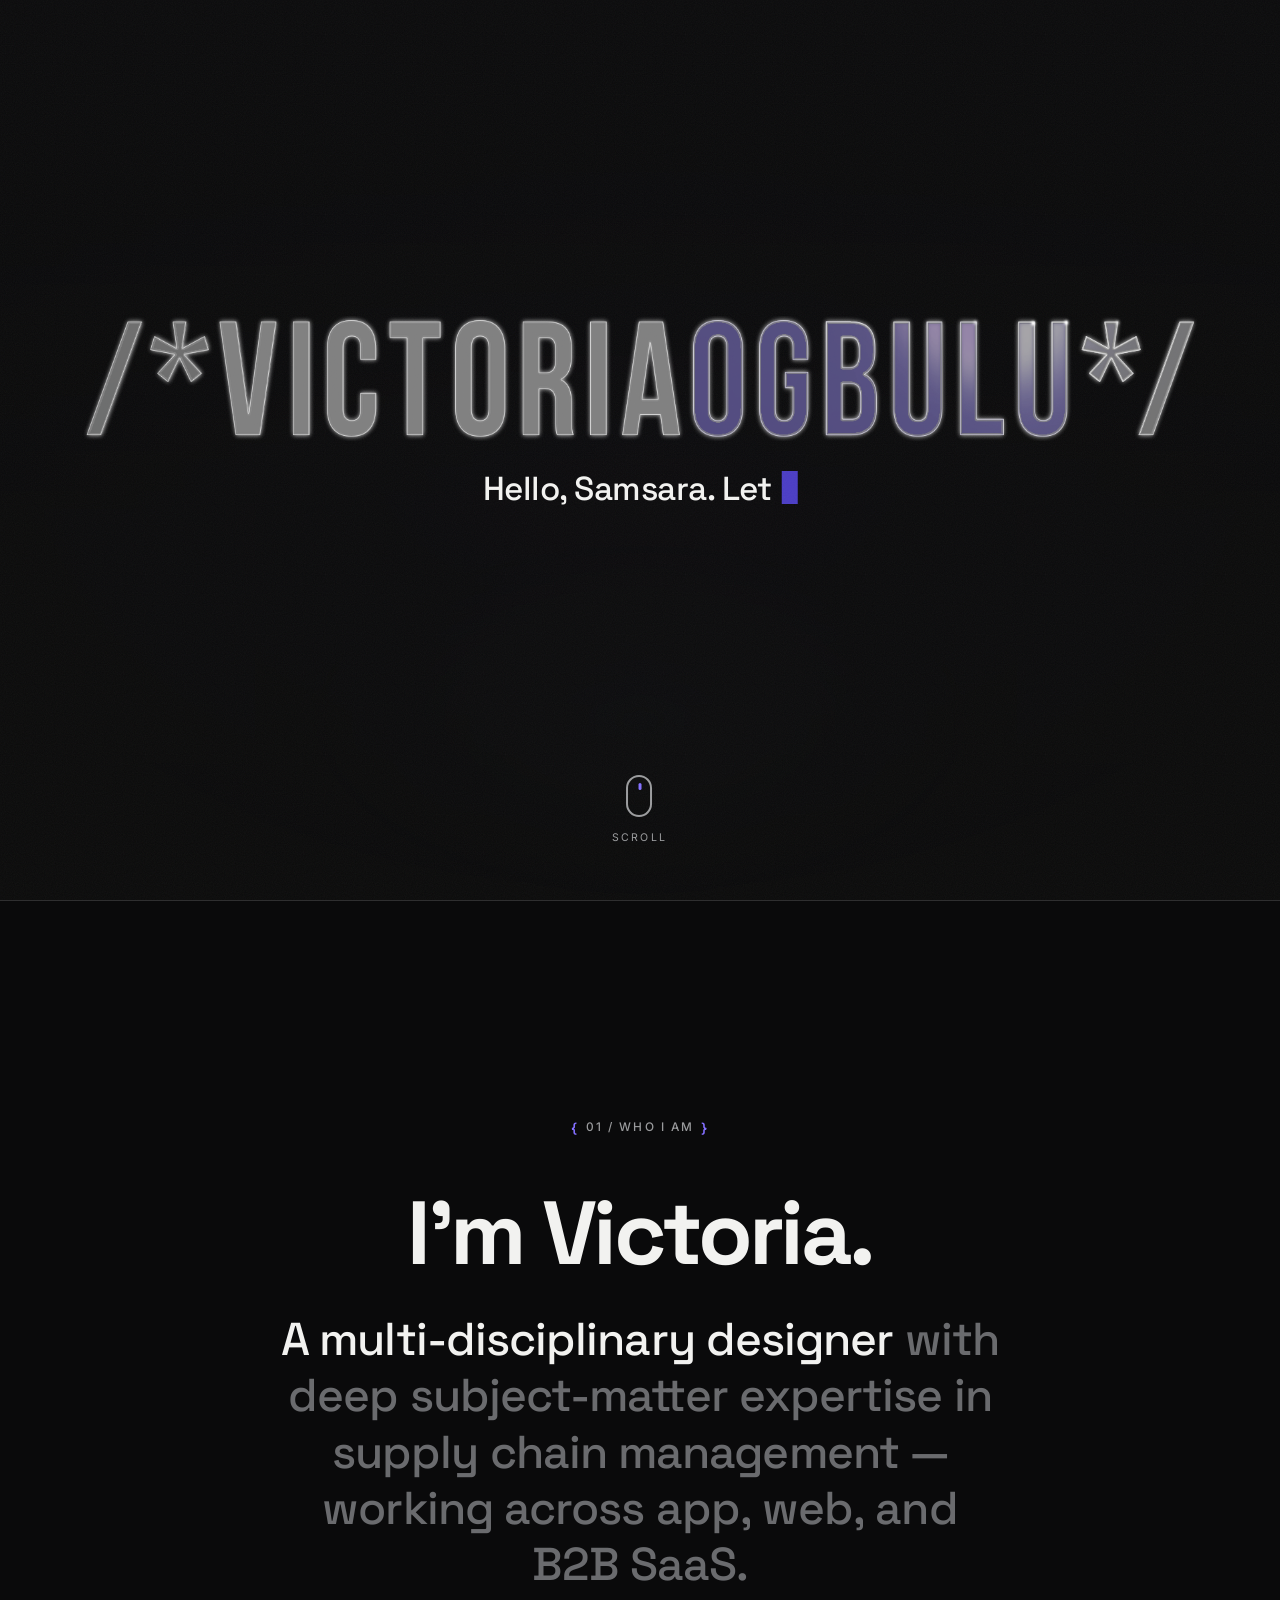
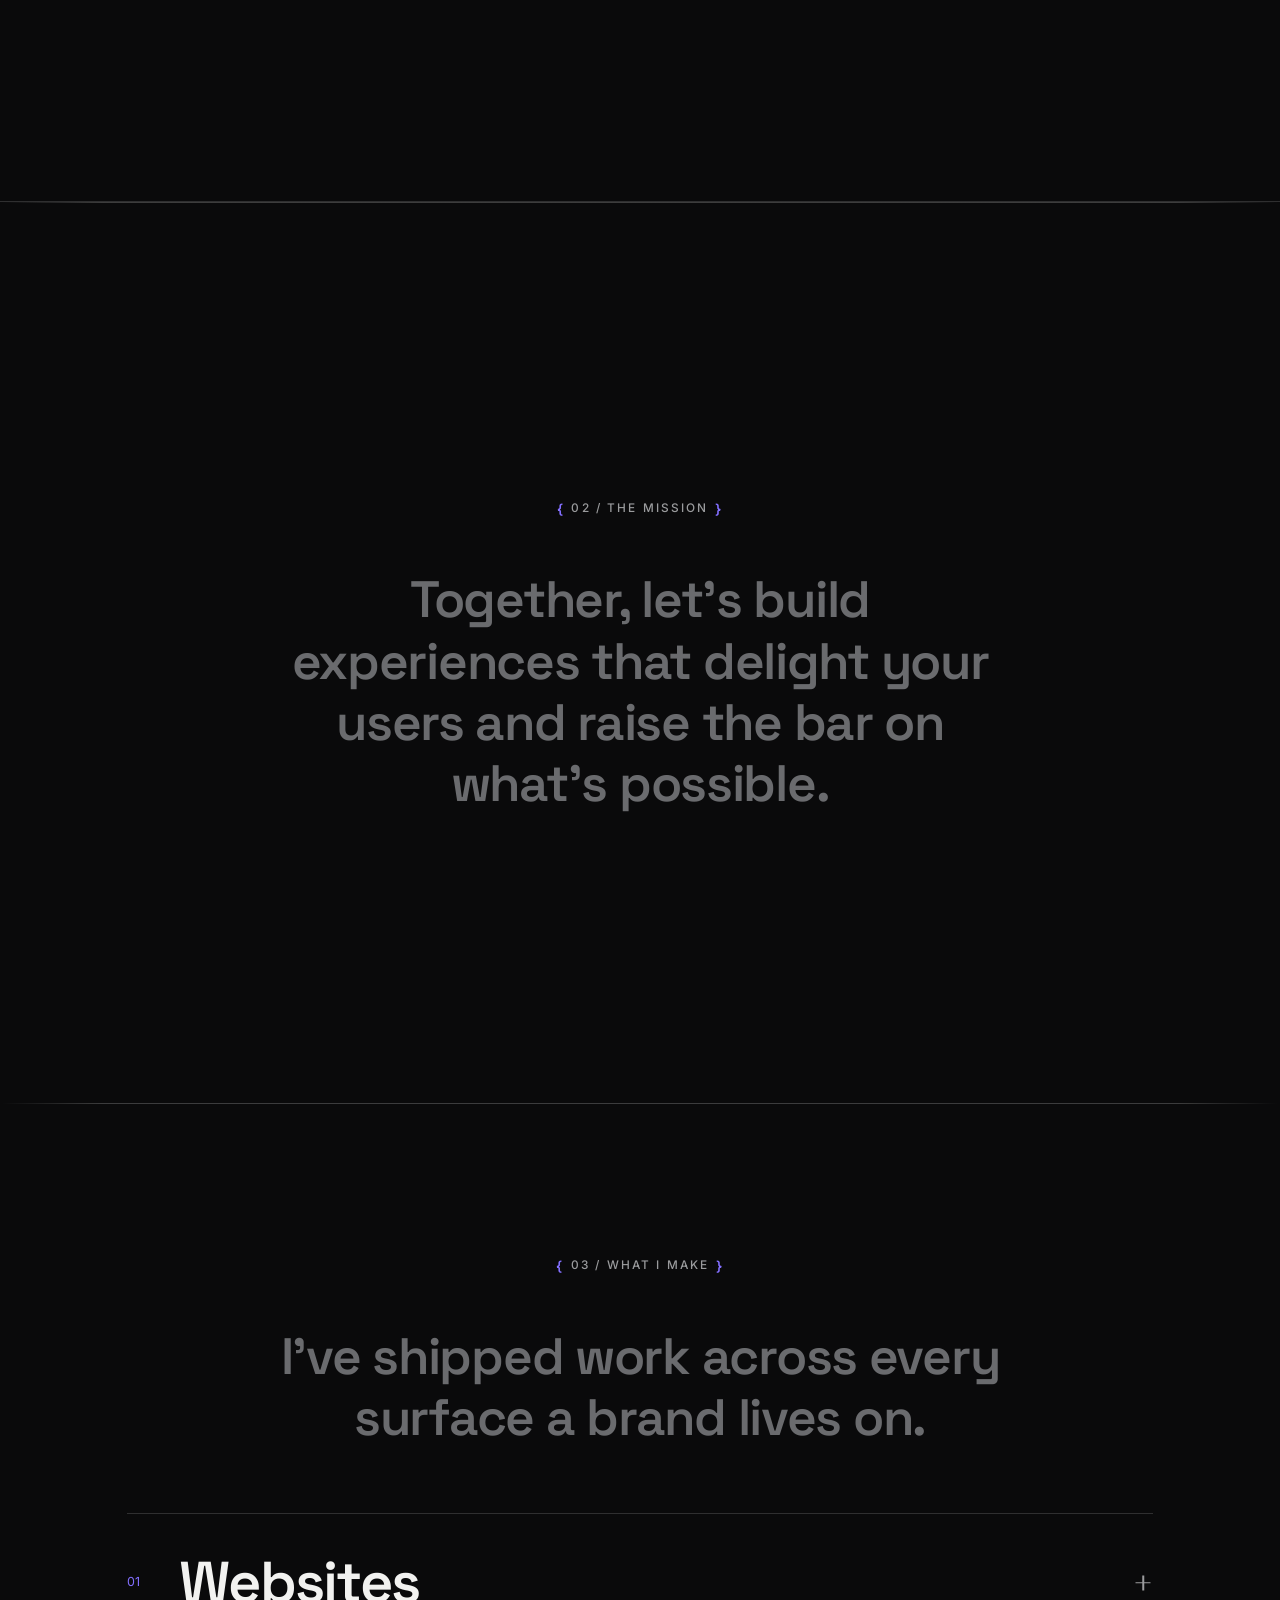
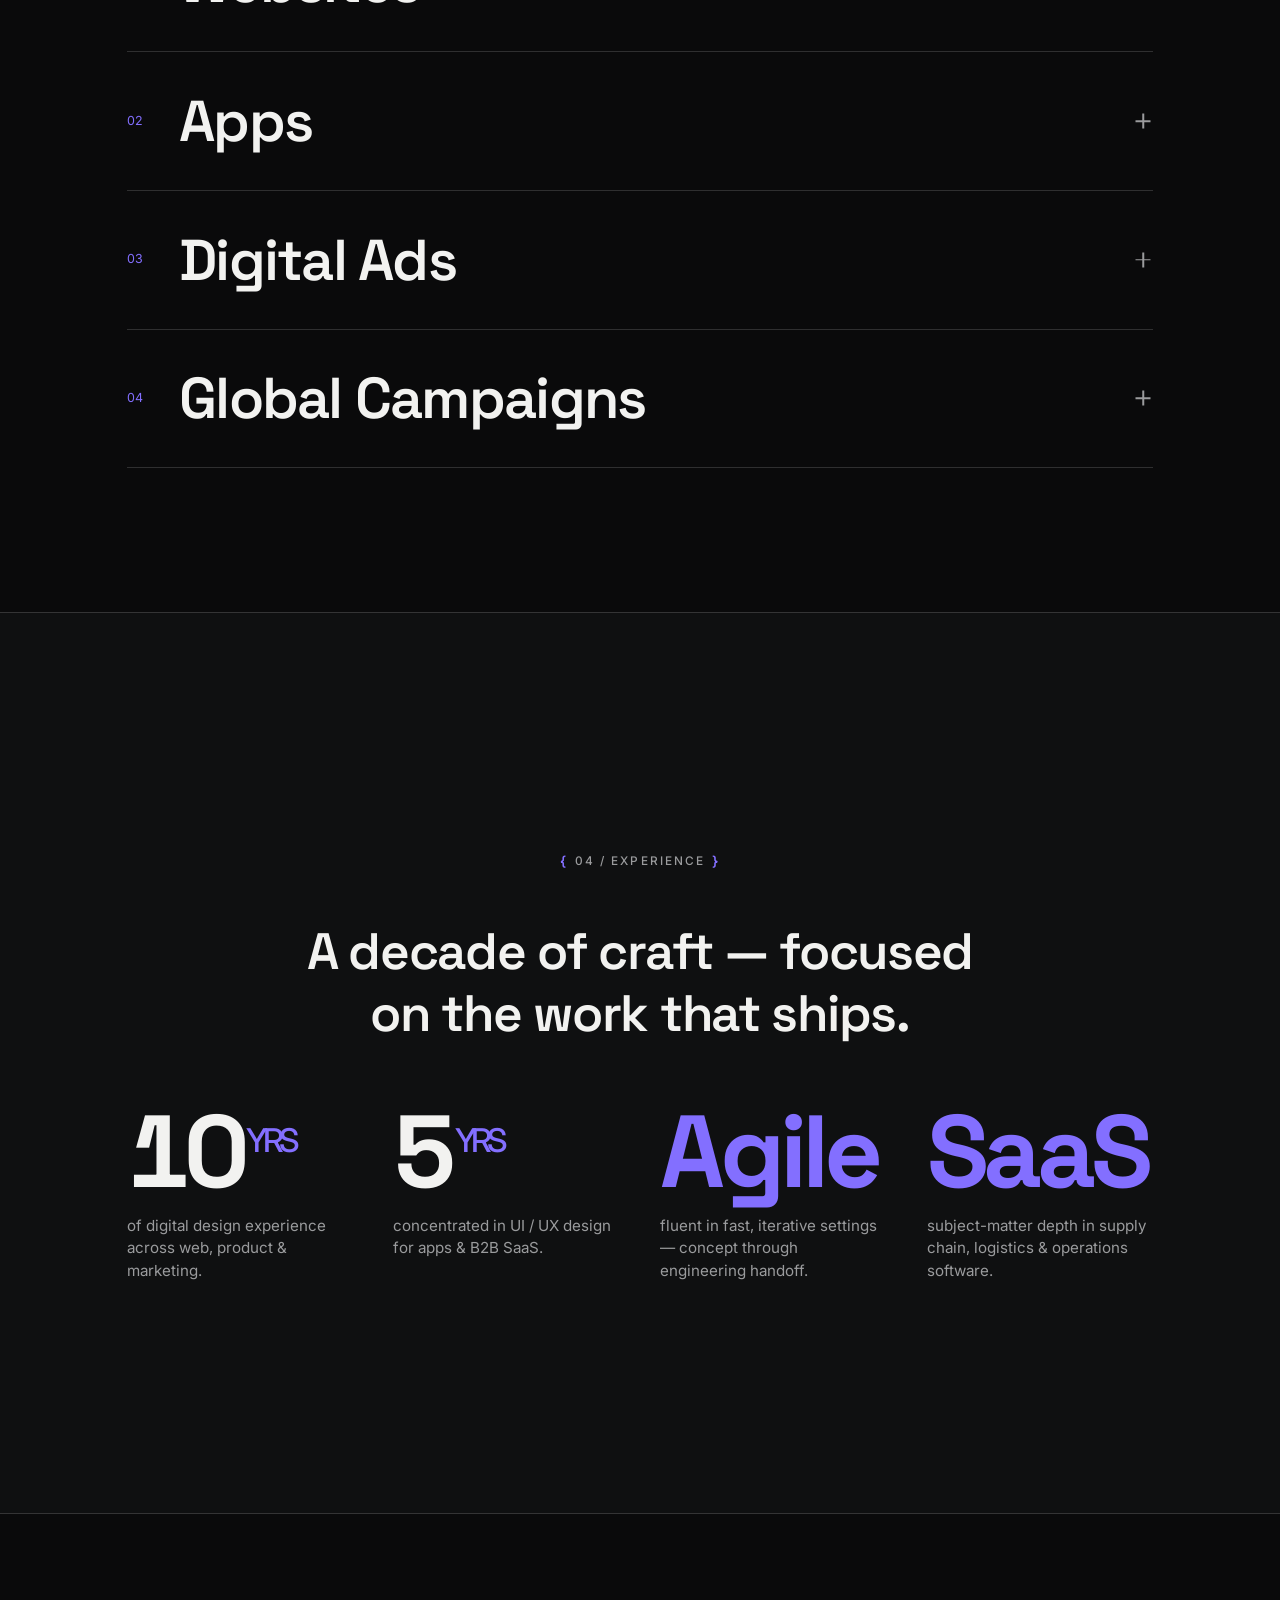
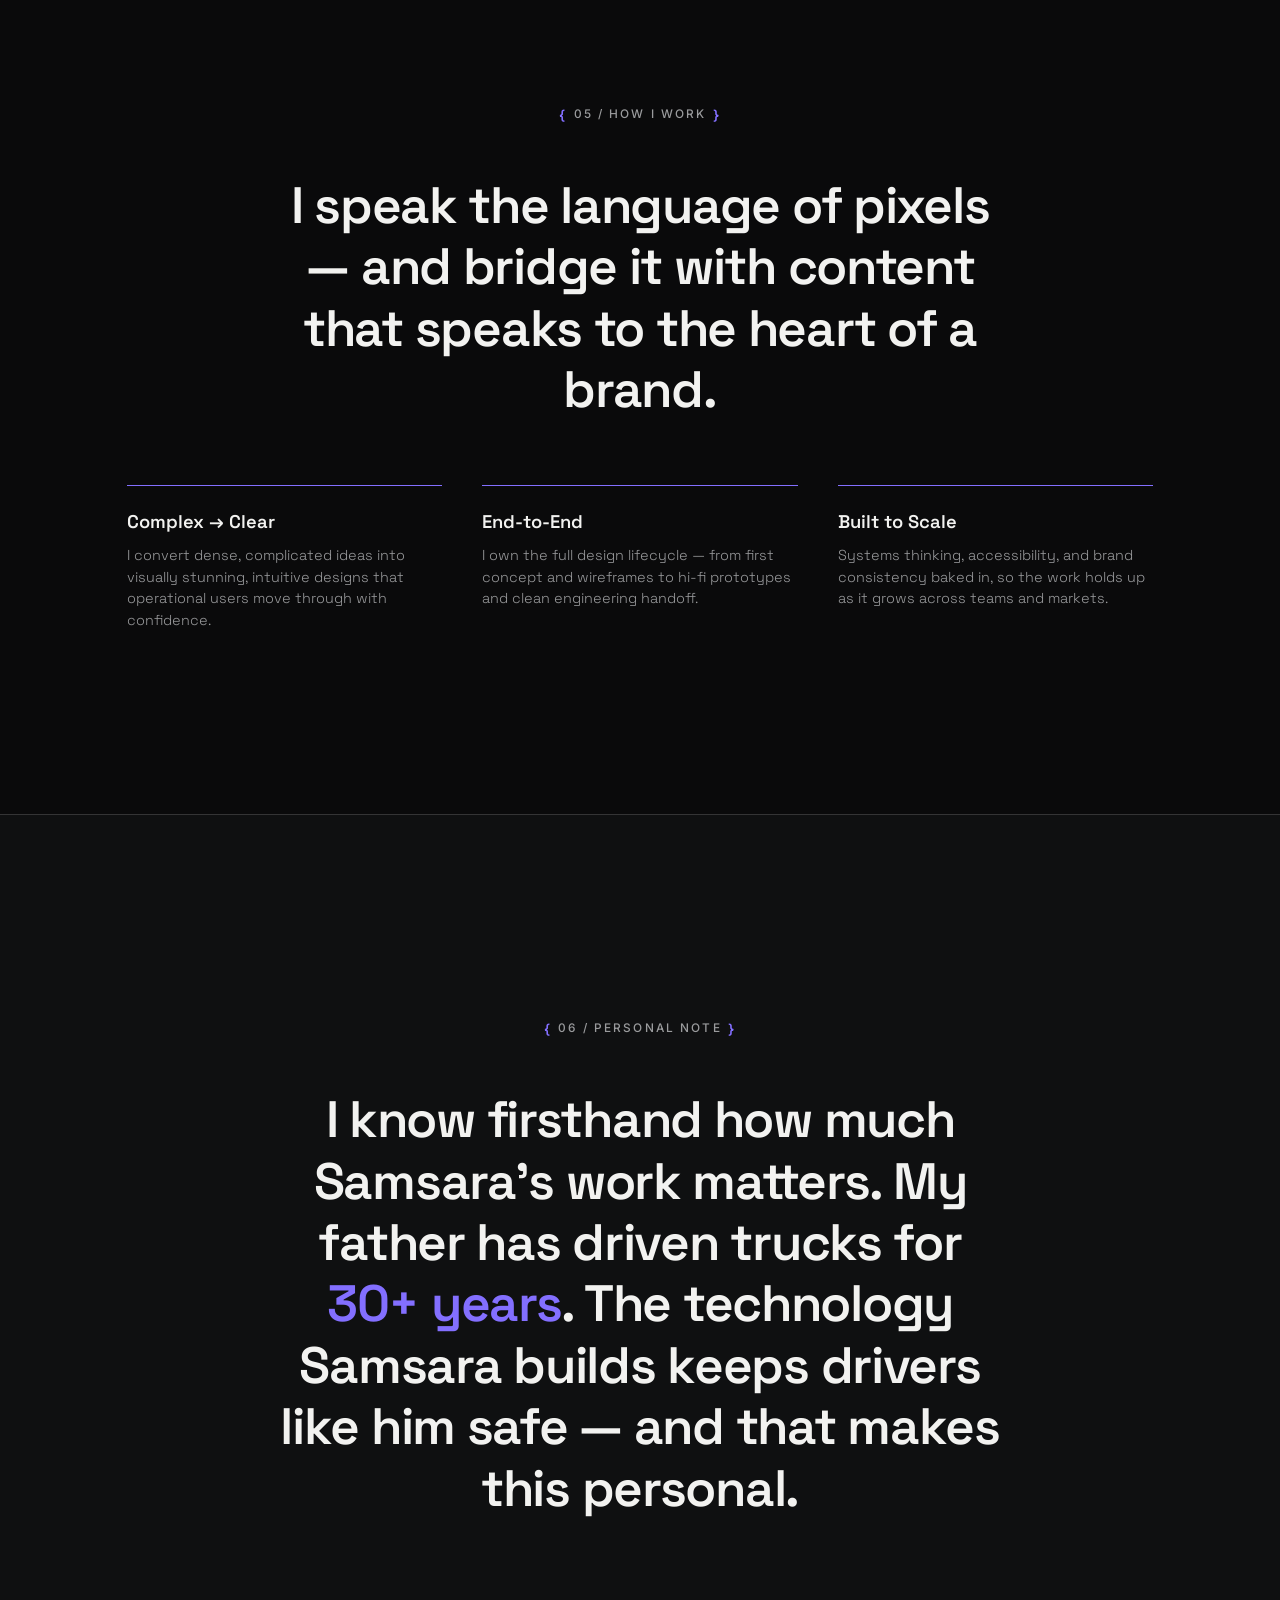
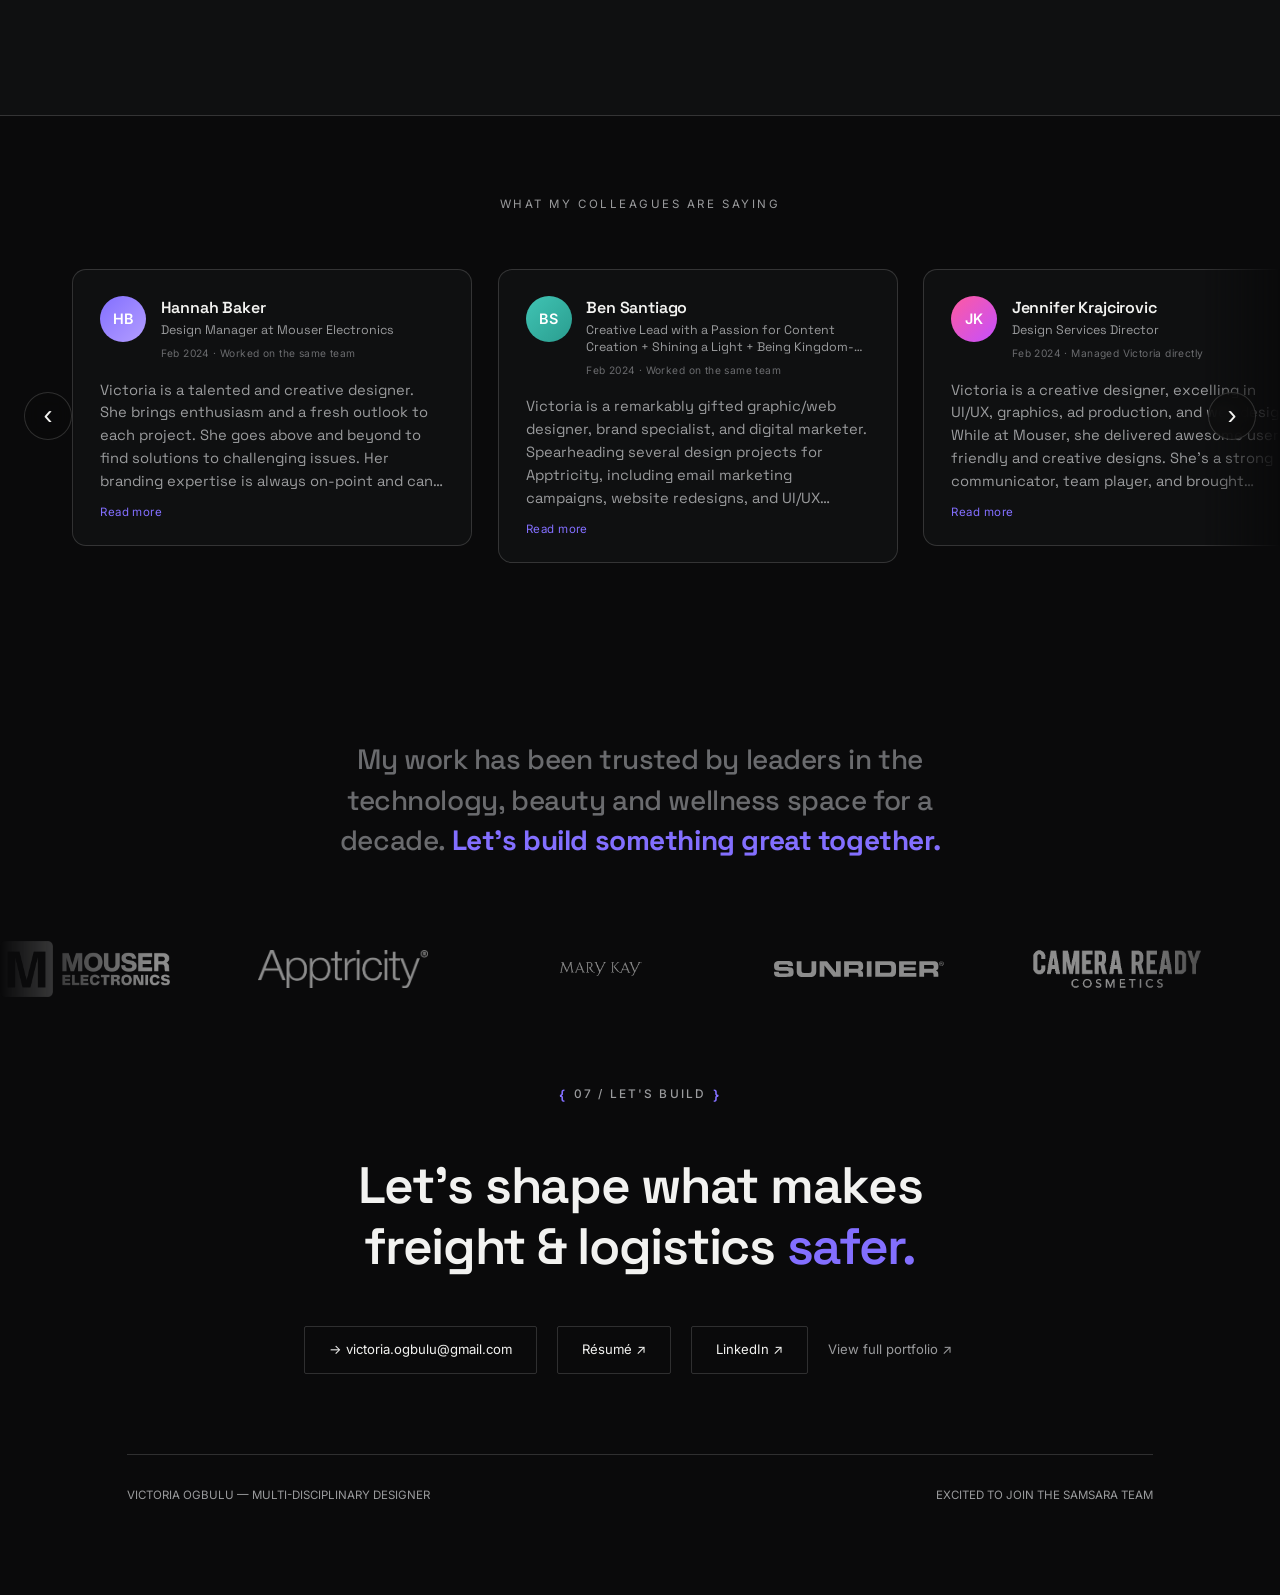
==== commit 255019dc: "Portfolio updates: galleries, testimonials, lightbox, résumé, layout - Work accordion: hover-to-open" ====
--- a/index.html
+++ b/index.html
@@ -292,26 +292,32 @@
   .shot{break-inside:avoid;margin:0 0 1.1rem;border:1px solid var(--line);border-radius:10px;overflow:hidden;
     background:var(--bg-2);cursor:zoom-in;transition:border-color .35s,transform .35s,box-shadow .35s}
   .shot:hover{border-color:var(--accent);transform:translateY(-4px);box-shadow:0 18px 40px rgba(0,0,0,.4)}
-  .shot img{width:100%;height:auto;display:block}
+  .shot img,.shot video{width:100%;height:auto;display:block}
+  .shot-tall img{height:360px;object-fit:cover;object-position:top}  /* tall email tiles show a tidy top-cropped preview; full design opens in the lightbox */
+  .shot-video{cursor:zoom-in}
+  .shot-cap{padding:.72rem .9rem .85rem;font-family:var(--mono);font-size:.72rem;letter-spacing:.03em;
+    color:var(--mut);border-top:1px solid var(--line)}
   .gallery-empty{padding:1.4rem 0 2.6rem;font-family:var(--mono);font-size:.78rem;letter-spacing:.04em;color:var(--mut)}
   @media(max-width:900px){.gallery{columns:2}}
   @media(max-width:760px){.acc-head .acc-icon{margin-left:auto}}   /* gh hides on mobile, so push icon right */
   @media(max-width:560px){.gallery{columns:1}}
 
   /* LIGHTBOX — click any shot to view full size */
-  .lightbox{position:fixed;inset:0;z-index:100;display:flex;align-items:center;justify-content:center;
+  .lightbox{position:fixed;inset:0;z-index:100;display:flex;align-items:safe center;justify-content:center;overflow:auto;
     padding:clamp(1rem,5vw,4rem);background:rgba(8,8,9,.93);backdrop-filter:blur(10px);cursor:zoom-out;
     opacity:0;visibility:hidden;transition:opacity .35s,visibility .35s}
   .lightbox.open{opacity:1;visibility:visible}
-  .lightbox img{max-width:100%;max-height:90vh;border-radius:10px;box-shadow:0 30px 90px rgba(0,0,0,.6);
+  /* cap by width and allow the lightbox to scroll, so tall email designs are readable full-size */
+  .lightbox img,.lightbox video{max-width:min(920px,92vw);height:auto;border-radius:10px;box-shadow:0 30px 90px rgba(0,0,0,.6);
     transform:scale(.96);transition:transform .35s cubic-bezier(.16,1,.3,1)}
-  .lightbox.open img{transform:scale(1)}
-  .lightbox-close{position:absolute;top:clamp(1rem,3vw,2rem);right:clamp(1rem,3vw,2rem);width:44px;height:44px;
+  .lightbox video{background:#000;display:none;max-height:90vh}
+  .lightbox.open img,.lightbox.open video{transform:scale(1)}
+  .lightbox-close{position:fixed;top:clamp(1rem,3vw,2rem);right:clamp(1rem,3vw,2rem);width:44px;height:44px;
     border:1px solid var(--line);border-radius:50%;background:rgba(10,10,11,.6);color:var(--lit);cursor:pointer;
     display:grid;place-items:center;font-size:1.5rem;line-height:1;transition:background .3s,border-color .3s,color .3s}
   .lightbox-close:hover{background:var(--accent);border-color:var(--accent);color:#0a0a0b}
   /* prev/next navigation through the open gallery */
-  .lb-nav{position:absolute;top:50%;transform:translateY(-50%);z-index:1;width:54px;height:54px;
+  .lb-nav{position:fixed;top:50%;transform:translateY(-50%);z-index:1;width:54px;height:54px;
     border:1px solid var(--line);border-radius:50%;background:rgba(10,10,11,.6);color:var(--lit);cursor:pointer;
     display:grid;place-items:center;font-size:2rem;line-height:1;padding-bottom:.18em;
     transition:background .3s,border-color .3s,color .3s}
@@ -319,7 +325,7 @@
   .lb-prev{left:clamp(.8rem,3vw,2rem)}
   .lb-next{right:clamp(.8rem,3vw,2rem)}
   .lb-nav[hidden]{display:none}
-  .lb-count{position:absolute;bottom:clamp(1rem,3vw,2rem);left:50%;transform:translateX(-50%);
+  .lb-count{position:fixed;bottom:clamp(1rem,3vw,2rem);left:50%;transform:translateX(-50%);
     font-family:var(--mono);font-size:.74rem;letter-spacing:.14em;color:var(--mut)}
   @media(max-width:560px){.lb-nav{width:44px;height:44px;font-size:1.6rem}}
   @media(prefers-reduced-motion:reduce){
@@ -361,10 +367,14 @@
   .colo{display:flex;justify-content:space-between;gap:1rem;margin-top:5rem;padding-top:2rem;border-top:1px solid var(--line);
     font-family:var(--mono);font-size:.72rem;color:var(--mut);flex-wrap:wrap;width:100%;max-width:1100px}
 
+  /* final CTA (07) sits right below the logo strip — natural height, not a 100vh centered block —
+     so the gap above & below the logos matches (statement margin ≈ this top padding) */
+  #contact .frame{min-height:auto;padding:5rem 6vw clamp(4rem,10vh,7rem)}
+
   /* TRUSTED BY (logo marquee) */
-  .trusted-by{padding:5rem 0 6rem;text-align:center;position:relative;z-index:2}
+  .trusted-by{padding:5rem 0 0;text-align:center;position:relative;z-index:2}   /* equal gap above (statement margin) and below (contact's top padding) the logo strip */
   .trusted-label{font-family:var(--body);font-size:clamp(1.15rem,2.5vw,1.75rem);font-weight:500;line-height:1.45;
-    letter-spacing:-.015em;color:var(--mut);max-width:34ch;margin:0 auto 3rem;text-align:center}
+    letter-spacing:-.015em;color:var(--mut);max-width:34ch;margin:0 auto 5rem;text-align:center}
   .trusted-label em{font-style:normal;color:var(--accent)}
   .marquee{overflow:hidden;
     -webkit-mask-image:linear-gradient(to right, transparent 0%, #000 12%, #000 88%, transparent 100%);
@@ -381,7 +391,7 @@
     filter:brightness(0) invert(.55) saturate(0);
   }
   @media(max-width:760px){
-    .trusted-by{padding:3.5rem 0 4rem}
+    .trusted-by{padding:3.5rem 0 0;min-height:auto}
     .marquee-track{gap:3.5rem;animation-duration:30s}
     .brand-logo{width:120px;height:40px}
   }
@@ -444,9 +454,11 @@
     .cols{margin-top:2.5rem}
     .links{margin-top:2.2rem}
     .colo{margin-top:3rem}
-    /* denser scrim on mobile so docked logo + menu read cleanly over content */
-    header::before{bottom:-4.2rem;
-      background:linear-gradient(to bottom, rgba(10,10,11,.87) 0%, rgba(10,10,11,.6) 48%, rgba(10,10,11,0) 100%)}
+    /* denser, darker scrim on mobile so the docked logo + menu read cleanly over content */
+    header::before{bottom:-5.5rem;
+      background:linear-gradient(to bottom, rgba(10,10,11,.99) 0%, rgba(10,10,11,.96) 40%, rgba(10,10,11,.72) 72%, rgba(10,10,11,0) 100%)}
+    /* hero intro line wraps instead of overflowing on narrow screens */
+    .typewriter{white-space:normal;font-size:clamp(1.25rem,5.6vw,1.9rem);line-height:1.3;max-width:88vw}
   }
 </style>
 </head>
@@ -481,6 +493,7 @@
     <a href="#work" data-nav>Work</a>
     <a href="#experience" data-nav>Experience</a>
     <a href="#approach" data-nav>Approach</a>
+    <a href="#testimonials" data-nav>References</a>
     <a href="#contact" data-nav>Contact</a>
   </nav>
   <button class="menu-btn" aria-label="Open menu" aria-expanded="false"><span></span><span></span></button>
@@ -494,6 +507,7 @@
   <a href="#experience" data-nav>Experience</a>
   <a href="#approach" data-nav>Approach</a>
   <a href="#note" data-nav>Personal Note</a>
+  <a href="#testimonials" data-nav>References</a>
   <a href="#contact" data-nav>Contact</a>
 </div>
 
@@ -546,13 +560,18 @@
         <div class="acc-panel" id="work-panel-1" role="region" aria-label="Websites gallery">
           <div class="acc-panel-inner">
             <div class="gallery">
-              <figure class="shot"><img src="Work/Website/apptricity.webp" width="1326" height="1030" loading="lazy" alt="Apptricity — website"></figure>
-              <figure class="shot"><img src="Work/Website/Dribbble_Shot_mouser.webp" width="1500" height="848" loading="lazy" alt="Mouser — website"></figure>
-              <figure class="shot"><img src="Work/Website/MK-community-lp.webp" width="2500" height="1587" loading="lazy" alt="Mary Kay Community — website"></figure>
-              <figure class="shot"><img src="Work/Website/MK-Connect.webp" width="2500" height="1587" loading="lazy" alt="Mary Kay Connect — website"></figure>
-              <figure class="shot"><img src="Work/Website/print_mouser-inventory-management.webp" width="2400" height="1000" loading="lazy" alt="Mouser inventory management — website"></figure>
-              <figure class="shot"><img src="Work/Website/Screenshot+2023-12-04+at+12.45.04+PM.webp" width="2500" height="1246" loading="lazy" alt="Website project"></figure>
-              <figure class="shot"><img src="Work/Website/S0pvaI5KFJZbekNWdfcIM0qE.avif" width="653" height="1024" loading="lazy" alt="Website project — mobile"></figure>
+              <figure class="shot shot-video">
+                <video width="1920" height="1080" autoplay muted loop playsinline preload="metadata" aria-label="Interactive prototype walkthrough">
+                  <source src="Work/Website/victoriasadesign.com.mp4" type="video/mp4">
+                </video>
+                <figcaption class="shot-cap">Interactive Prototype</figcaption>
+              </figure>
+              <figure class="shot"><img src="Work/Website/Dribbble_Shot_mouser.webp" width="1500" height="848" loading="lazy" alt="Mouser Electronics website"><figcaption class="shot-cap">Mouser Electronics — Website</figcaption></figure>
+              <figure class="shot"><img src="Work/Website/print_mouser-inventory-management.webp" width="2400" height="1000" loading="lazy" alt="Mouser inventory management"><figcaption class="shot-cap">Mouser — Inventory Management</figcaption></figure>
+              <figure class="shot"><img src="Work/Website/S0pvaI5KFJZbekNWdfcIM0qE.avif" width="653" height="1024" loading="lazy" alt="Responsive mobile web design"><figcaption class="shot-cap">Responsive Web — Mobile</figcaption></figure>
+              <figure class="shot"><img src="Work/Website/MK-community-lp.webp" width="2500" height="1587" loading="lazy" alt="Mary Kay Community landing page"><figcaption class="shot-cap">Mary Kay — Community Landing Page</figcaption></figure>
+              <figure class="shot"><img src="Work/Website/MK-Connect.webp" width="2500" height="1587" loading="lazy" alt="Mary Kay Connect portal"><figcaption class="shot-cap">Mary Kay — Connect Portal</figcaption></figure>
+              <figure class="shot"><img src="Work/App/MK-UI-UX.webp" width="2500" height="1667" loading="lazy" alt="Mary Kay app UI/UX"><figcaption class="shot-cap">Mary Kay — App UI/UX</figcaption></figure>
             </div>
           </div>
         </div>
@@ -566,9 +585,10 @@
         <div class="acc-panel" id="work-panel-2" role="region" aria-label="Apps gallery">
           <div class="acc-panel-inner">
             <div class="gallery">
-              <figure class="shot"><img src="Work/App/MK-UI-UX.webp" width="2500" height="1667" loading="lazy" alt="Mary Kay app — UI/UX"></figure>
-              <figure class="shot"><img src="Work/App/1-1.webp" width="2500" height="1667" loading="lazy" alt="Mary Kay app"></figure>
-              <figure class="shot"><img src="Work/App/01-marykayux.webp" width="1080" height="1080" loading="lazy" alt="Mary Kay app — UX"></figure>
+              <figure class="shot"><img src="Work/Website/apptricity.webp" width="1326" height="1030" loading="lazy" alt="Apptricity app UI redesign"><figcaption class="shot-cap">Apptricity — App UI Redesign</figcaption></figure>
+              <figure class="shot"><img src="Work/App/1-1.webp" width="2500" height="1667" loading="lazy" alt="Apptricity mobile app refresh"><figcaption class="shot-cap">Apptricity — Mobile Refresh</figcaption></figure>
+              <figure class="shot"><img src="Work/App/asset-map-animation.gif" width="281" height="532" loading="lazy" alt="Apptricity asset map mobile flow"><figcaption class="shot-cap">Apptricity — Asset Map</figcaption></figure>
+              <figure class="shot"><img src="Work/App/01-marykayux.webp" width="1080" height="1080" loading="lazy" alt="Mary Kay app UX"><figcaption class="shot-cap">Mary Kay — App UX</figcaption></figure>
             </div>
           </div>
         </div>
@@ -582,9 +602,9 @@
         <div class="acc-panel" id="work-panel-3" role="region" aria-label="Digital Ads gallery">
           <div class="acc-panel-inner">
             <div class="gallery">
-              <figure class="shot"><img src="Work/Ad%20Design/1-tech+quotient.webp" width="1440" height="1440" loading="lazy" alt="Tech Quotient — digital ad"></figure>
-              <figure class="shot"><img src="Work/Ad%20Design/3_techquotient.webp" width="1229" height="1220" loading="lazy" alt="Tech Quotient — digital ad"></figure>
-              <figure class="shot"><img src="Work/Ad%20Design/Mouser-Ebook-AdTemplates.webp" width="1227" height="1073" loading="lazy" alt="Mouser eBook ad templates"></figure>
+              <figure class="shot"><img src="Work/Ad%20Design/1-tech+quotient.webp" width="1440" height="1440" loading="lazy" alt="Tech Quotient digital ad"><figcaption class="shot-cap">Tech Quotient — Digital Ad</figcaption></figure>
+              <figure class="shot"><img src="Work/Ad%20Design/3_techquotient.webp" width="1229" height="1220" loading="lazy" alt="Tech Quotient campaign ad"><figcaption class="shot-cap">Tech Quotient — Campaign Ad</figcaption></figure>
+              <figure class="shot"><img src="Work/Ad%20Design/Mouser-Ebook-AdTemplates.webp" width="1227" height="1073" loading="lazy" alt="Mouser eBook ad templates"><figcaption class="shot-cap">Mouser — eBook Ad Templates</figcaption></figure>
             </div>
           </div>
         </div>
@@ -598,7 +618,15 @@
         <div class="acc-panel" id="work-panel-4" role="region" aria-label="Global Campaigns gallery">
           <div class="acc-panel-inner">
             <div class="gallery">
-              <figure class="shot"><img src="Work/Global%20Campaigns/Screen+Shot+2025-10-01+at+11.37.24+AM.webp" width="800" height="572" loading="lazy" alt="Global campaign"></figure>
+              <figure class="shot"><img src="Work/Global%20Campaigns/adcampaign.webp" width="2317" height="2331" loading="lazy" alt="Mouser print campaign — Everything your BOM requires"><figcaption class="shot-cap">Mouser — Print Campaign</figcaption></figure>
+              <figure class="shot"><img src="Work/Global%20Campaigns/Screen+Shot+2025-10-01+at+11.37.24+AM.webp" width="800" height="572" loading="lazy" alt="Multi-market campaign"><figcaption class="shot-cap">Multi-Market Campaign</figcaption></figure>
+              <figure class="shot shot-tall"><img src="Work/Global%20Campaigns/Collagen-Biotin---Email-2---v2---background-update.webp" width="1211" height="2662" loading="lazy" alt="Collagen and Biotin email campaign"><figcaption class="shot-cap">Collagen &amp; Biotin — Email</figcaption></figure>
+              <figure class="shot shot-tall"><img src="Work/Global%20Campaigns/Spinach-Iron-Proof-3-2.webp" width="1190" height="3002" loading="lazy" alt="Spinach Iron email campaign"><figcaption class="shot-cap">Spinach Iron — Email</figcaption></figure>
+              <figure class="shot shot-tall"><img src="Work/Global%20Campaigns/Convention---Email-10Template.webp" width="1200" height="6012" loading="lazy" alt="Convention email template"><figcaption class="shot-cap">Convention — Email</figcaption></figure>
+              <figure class="shot shot-tall"><img src="Work/Global%20Campaigns/Leadership+Summit+-+Email+5Template.webp" width="1183" height="3528" loading="lazy" alt="Leadership Summit email"><figcaption class="shot-cap">Leadership Summit — Email</figcaption></figure>
+              <figure class="shot shot-tall"><img src="Work/Global%20Campaigns/mcc1.webp" width="1203" height="3803" loading="lazy" alt="Email campaign design"><figcaption class="shot-cap">MCC — Email Campaign</figcaption></figure>
+              <figure class="shot shot-tall"><img src="Work/Global%20Campaigns/mcc2.webp" width="1203" height="3803" loading="lazy" alt="Email campaign design"><figcaption class="shot-cap">MCC — Email Campaign</figcaption></figure>
+              <figure class="shot shot-tall"><img src="Work/Global%20Campaigns/preview.webp" width="1203" height="6186" loading="lazy" alt="Campaign preview"><figcaption class="shot-cap">Campaign Preview</figcaption></figure>
             </div>
           </div>
         </div>
@@ -648,23 +676,6 @@
   </div>
 </section>
 
-<!-- 07 / LET'S BUILD -->
-<section id="contact" data-tone="cta">
-  <div class="frame">
-    <span class="pill reveal">07 / let's build</span>
-    <p class="frame-statement reveal d1">Let's shape what makes freight &amp; logistics <span class="o">safer.</span></p>
-    <div class="links reveal d2">
-      <a href="mailto:victoria.ogbulu@gmail.com" data-blip>→ victoria.ogbulu@gmail.com</a>
-      <a href="https://linkedin.com/in/victoriaogbulu" target="_blank" rel="noopener" data-blip>LinkedIn ↗</a>
-      <a href="#" class="bare" data-portfolio data-blip>View full portfolio ↗</a>
-    </div>
-    <div class="colo">
-      <span>VICTORIA OGBULU — MULTI-DISCIPLINARY DESIGNER</span>
-      <span>EXCITED TO JOIN THE SAMSARA TEAM</span>
-    </div>
-  </div>
-</section>
-
 <!-- WHAT MY COLLEAGUES ARE SAYING (scrolling testimonials) -->
 <section id="testimonials" data-tone="cta" class="testi">
   <p class="testi-label reveal">What my colleagues are saying</p>
@@ -772,7 +783,7 @@
 
 <!-- TRUSTED BY MARQUEE (footer band) -->
 <section id="trusted" data-tone="cta" class="trusted-by">
-  <p class="trusted-label reveal">My work has been trusted by leaders in the technology, beauty and wellness space for a decade. <em>Let's build something great together.</em></p>
+  <p class="trusted-label scrub reveal" data-scrub>My work has been trusted by leaders in the technology, beauty and wellness space for a decade. ~Let's ~build ~something ~great ~together.</p>
   <div class="marquee">
     <div class="marquee-track">
       <img src="M-mouser-electronics-single-black.png" alt="Mouser Electronics" class="brand-logo">
@@ -789,10 +800,29 @@
   </div>
 </section>
 
+<!-- 07 / LET'S BUILD (final CTA) -->
+<section id="contact" data-tone="cta">
+  <div class="frame">
+    <span class="pill reveal">07 / let's build</span>
+    <p class="frame-statement reveal d1">Let's shape what makes freight &amp; logistics <span class="o">safer.</span></p>
+    <div class="links reveal d2">
+      <a href="mailto:victoria.ogbulu@gmail.com" data-blip>→ victoria.ogbulu@gmail.com</a>
+      <a href="Victoria-Ogbulu-Samsara-Resume.pdf" target="_blank" rel="noopener" data-blip>Résumé ↗</a>
+      <a href="https://linkedin.com/in/victoriaogbulu" target="_blank" rel="noopener" data-blip>LinkedIn ↗</a>
+      <a href="#" class="bare" data-portfolio data-blip>View full portfolio ↗</a>
+    </div>
+    <div class="colo">
+      <span>VICTORIA OGBULU — MULTI-DISCIPLINARY DESIGNER</span>
+      <span>EXCITED TO JOIN THE SAMSARA TEAM</span>
+    </div>
+  </div>
+</section>
+
 <div class="lightbox" aria-hidden="true" role="dialog" aria-modal="true" aria-label="Project image">
   <button class="lightbox-close" aria-label="Close image">&times;</button>
   <button class="lb-nav lb-prev" aria-label="Previous image">&#8249;</button>
   <img src="" alt="">
+  <video class="lb-video" controls playsinline preload="metadata"></video>
   <button class="lb-nav lb-next" aria-label="Next image">&#8250;</button>
   <span class="lb-count" aria-hidden="true"></span>
 </div>
@@ -1075,37 +1105,56 @@
     });
   });
 
-  // ---- LIGHTBOX (click a gallery shot → full screen; ←/→, swipe or arrows to browse the gallery) ----
+  // ---- LIGHTBOX (click a gallery shot → full screen; images AND video; ←/→, swipe or arrows to browse) ----
   safe(function(){
     var lb=$('.lightbox'); if(!lb)return;
-    var lbImg=lb.querySelector('img'), closeBtn=lb.querySelector('.lightbox-close');
+    var lbImg=lb.querySelector('img'), lbVideo=lb.querySelector('.lb-video'), closeBtn=lb.querySelector('.lightbox-close');
     var prevBtn=lb.querySelector('.lb-prev'), nextBtn=lb.querySelector('.lb-next'), count=lb.querySelector('.lb-count');
     var group=[], idx=0;
+    /* a gallery shot is either an <img> or a <video> with a <source> */
+    function mediaOf(shot){
+      var img=shot&&shot.querySelector('img');
+      if(img)return {type:'img',src:img.currentSrc||img.src,alt:img.alt||''};
+      var vid=shot&&shot.querySelector('video');
+      if(vid){var s=vid.querySelector('source');return {type:'video',src:(s?s.src:vid.currentSrc),alt:vid.getAttribute('aria-label')||''};}
+      return null;
+    }
     function render(){
-      var img=group[idx]; if(!img)return;
-      lbImg.src=img.currentSrc||img.src; lbImg.alt=img.alt||'';
+      var m=mediaOf(group[idx]); if(!m)return;
+      if(m.type==='video'){
+        lbImg.style.display='none'; lbImg.removeAttribute('src');
+        lbVideo.style.display='block';
+        if(lbVideo.getAttribute('src')!==m.src)lbVideo.src=m.src;
+        try{lbVideo.currentTime=0;}catch(e){}
+        lbVideo.play().catch(function(){});
+      }else{
+        lbVideo.pause(); lbVideo.style.display='none';
+        lbImg.style.display='block'; lbImg.src=m.src; lbImg.alt=m.alt;
+      }
       var multi=group.length>1;
       if(prevBtn)prevBtn.hidden=!multi;
       if(nextBtn)nextBtn.hidden=!multi;
       if(count)count.textContent=multi?(idx+1)+' / '+group.length:'';
     }
-    function go(d){ if(group.length<2)return; idx=(idx+d+group.length)%group.length; render(); }
-    function open(img){
-      var gal=img.closest('.gallery');
-      group=gal?[].slice.call(gal.querySelectorAll('.shot img')):[img];
-      idx=group.indexOf(img); if(idx<0)idx=0;
+    function go(d){ if(group.length<2)return; lbVideo.pause(); idx=(idx+d+group.length)%group.length; render(); }
+    function open(shot){
+      var gal=shot.closest('.gallery');
+      group=gal?[].slice.call(gal.querySelectorAll('.shot')):[shot];
+      idx=group.indexOf(shot); if(idx<0)idx=0;
       render();
       lb.classList.add('open'); lb.setAttribute('aria-hidden','false'); document.body.style.overflow='hidden';
     }
     function close(){lb.classList.remove('open');lb.setAttribute('aria-hidden','true');document.body.style.overflow='';
-      setTimeout(function(){if(!lb.classList.contains('open'))lbImg.removeAttribute('src');},360);}
-    $$('.gallery .shot img').forEach(function(img){
-      img.addEventListener('click',function(e){e.stopPropagation();open(img);});
+      lbVideo.pause();
+      setTimeout(function(){if(!lb.classList.contains('open')){lbImg.removeAttribute('src');lbVideo.removeAttribute('src');try{lbVideo.load();}catch(e){}}},360);}
+    $$('.gallery .shot').forEach(function(shot){
+      var media=shot.querySelector('img,video'); if(!media)return;
+      media.addEventListener('click',function(e){e.stopPropagation();open(shot);});
     });
     if(prevBtn)prevBtn.addEventListener('click',function(e){e.stopPropagation();go(-1);});
     if(nextBtn)nextBtn.addEventListener('click',function(e){e.stopPropagation();go(1);});
-    /* click the backdrop or the photo to close; arrows/close-button are excluded */
-    lb.addEventListener('click',function(e){if(e.target.closest('.lb-nav')||e.target===closeBtn)return;close();});
+    /* click backdrop or a still image closes; arrows, close-button and the video (its controls) are excluded */
+    lb.addEventListener('click',function(e){if(e.target.closest('.lb-nav')||e.target===closeBtn||e.target.closest('.lb-video'))return;close();});
     if(closeBtn)closeBtn.addEventListener('click',function(e){e.stopPropagation();close();});
     document.addEventListener('keydown',function(e){
       if(!lb.classList.contains('open'))return;
@@ -1113,9 +1162,9 @@
       else if(e.key==='ArrowLeft')go(-1);
       else if(e.key==='ArrowRight')go(1);
     });
-    /* touch swipe left/right */
+    /* touch swipe left/right (ignored when the touch starts on the video, so its controls work) */
     var tx=null;
-    lb.addEventListener('touchstart',function(e){tx=e.touches[0].clientX;},{passive:true});
+    lb.addEventListener('touchstart',function(e){if(e.target.closest('.lb-video')){tx=null;return;}tx=e.touches[0].clientX;},{passive:true});
     lb.addEventListener('touchend',function(e){
       if(tx===null)return; var dx=e.changedTouches[0].clientX-tx; tx=null;
       if(Math.abs(dx)>40)go(dx<0?1:-1);
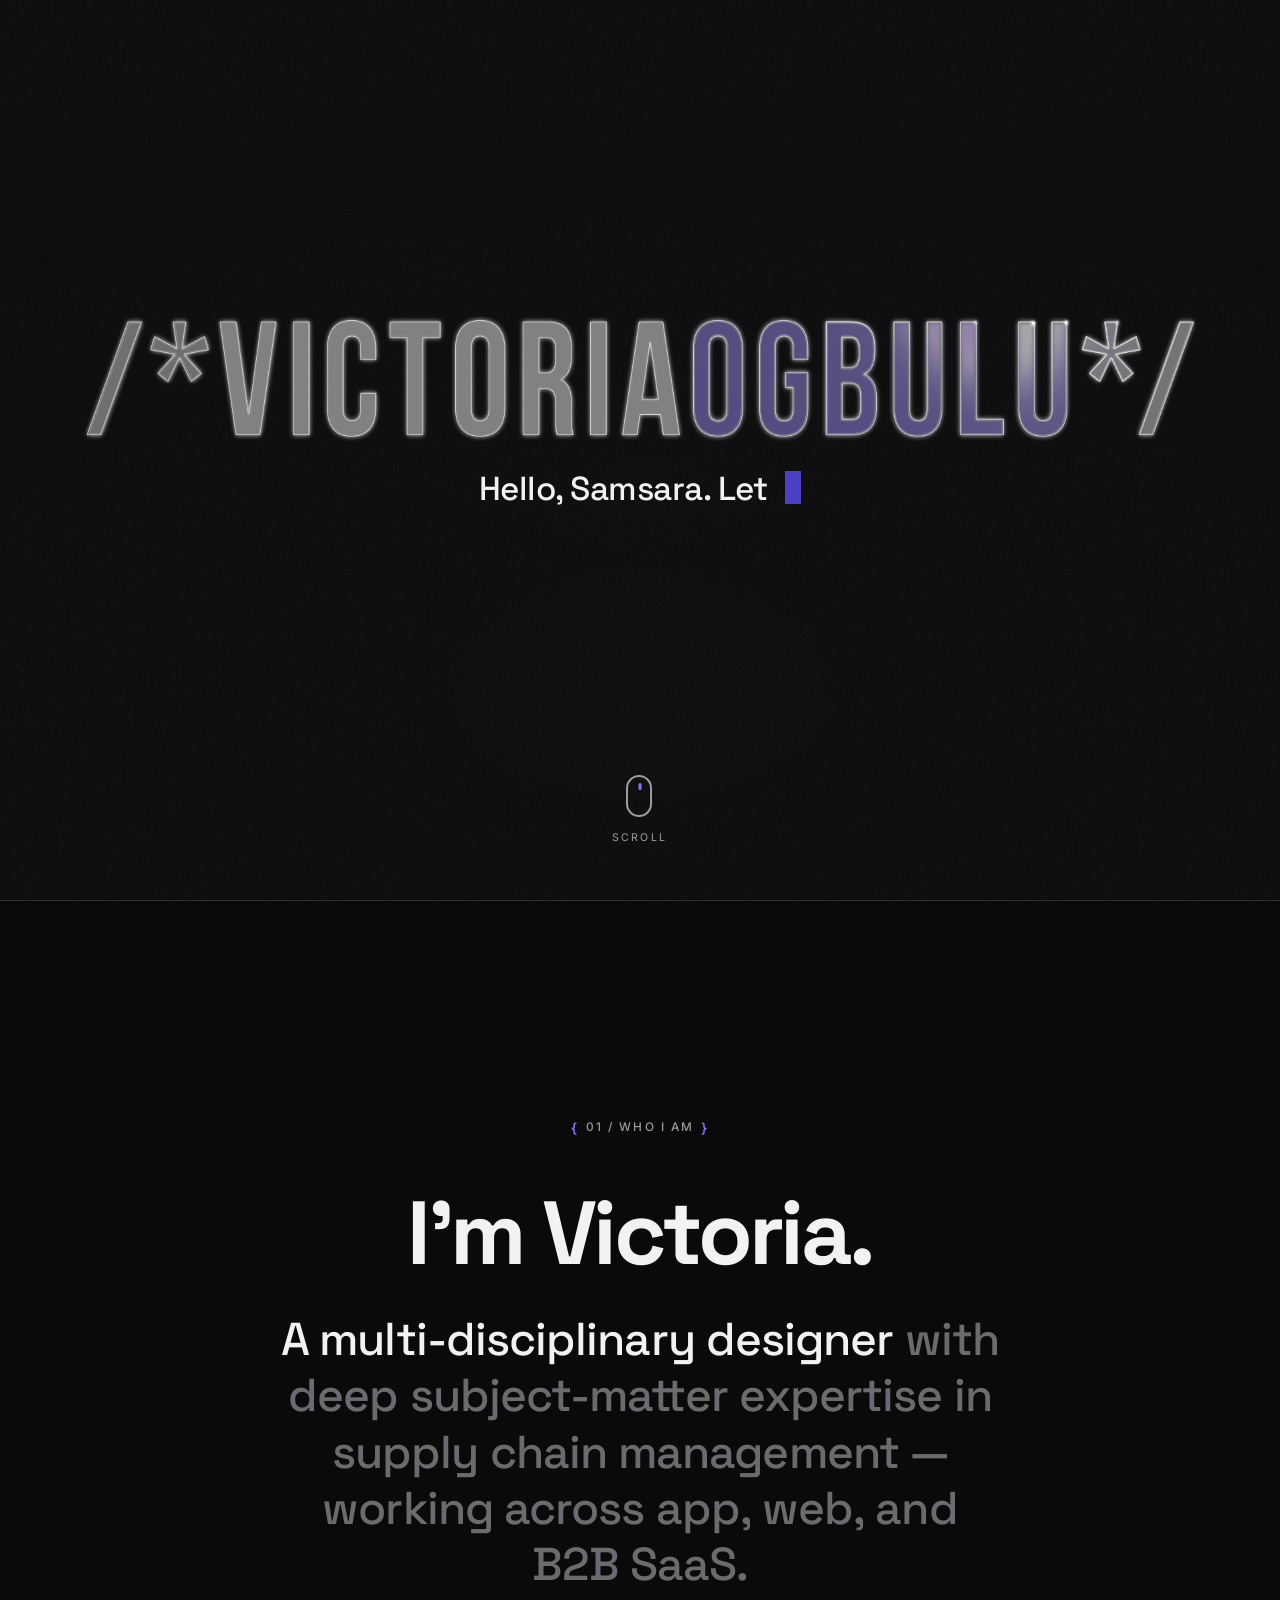
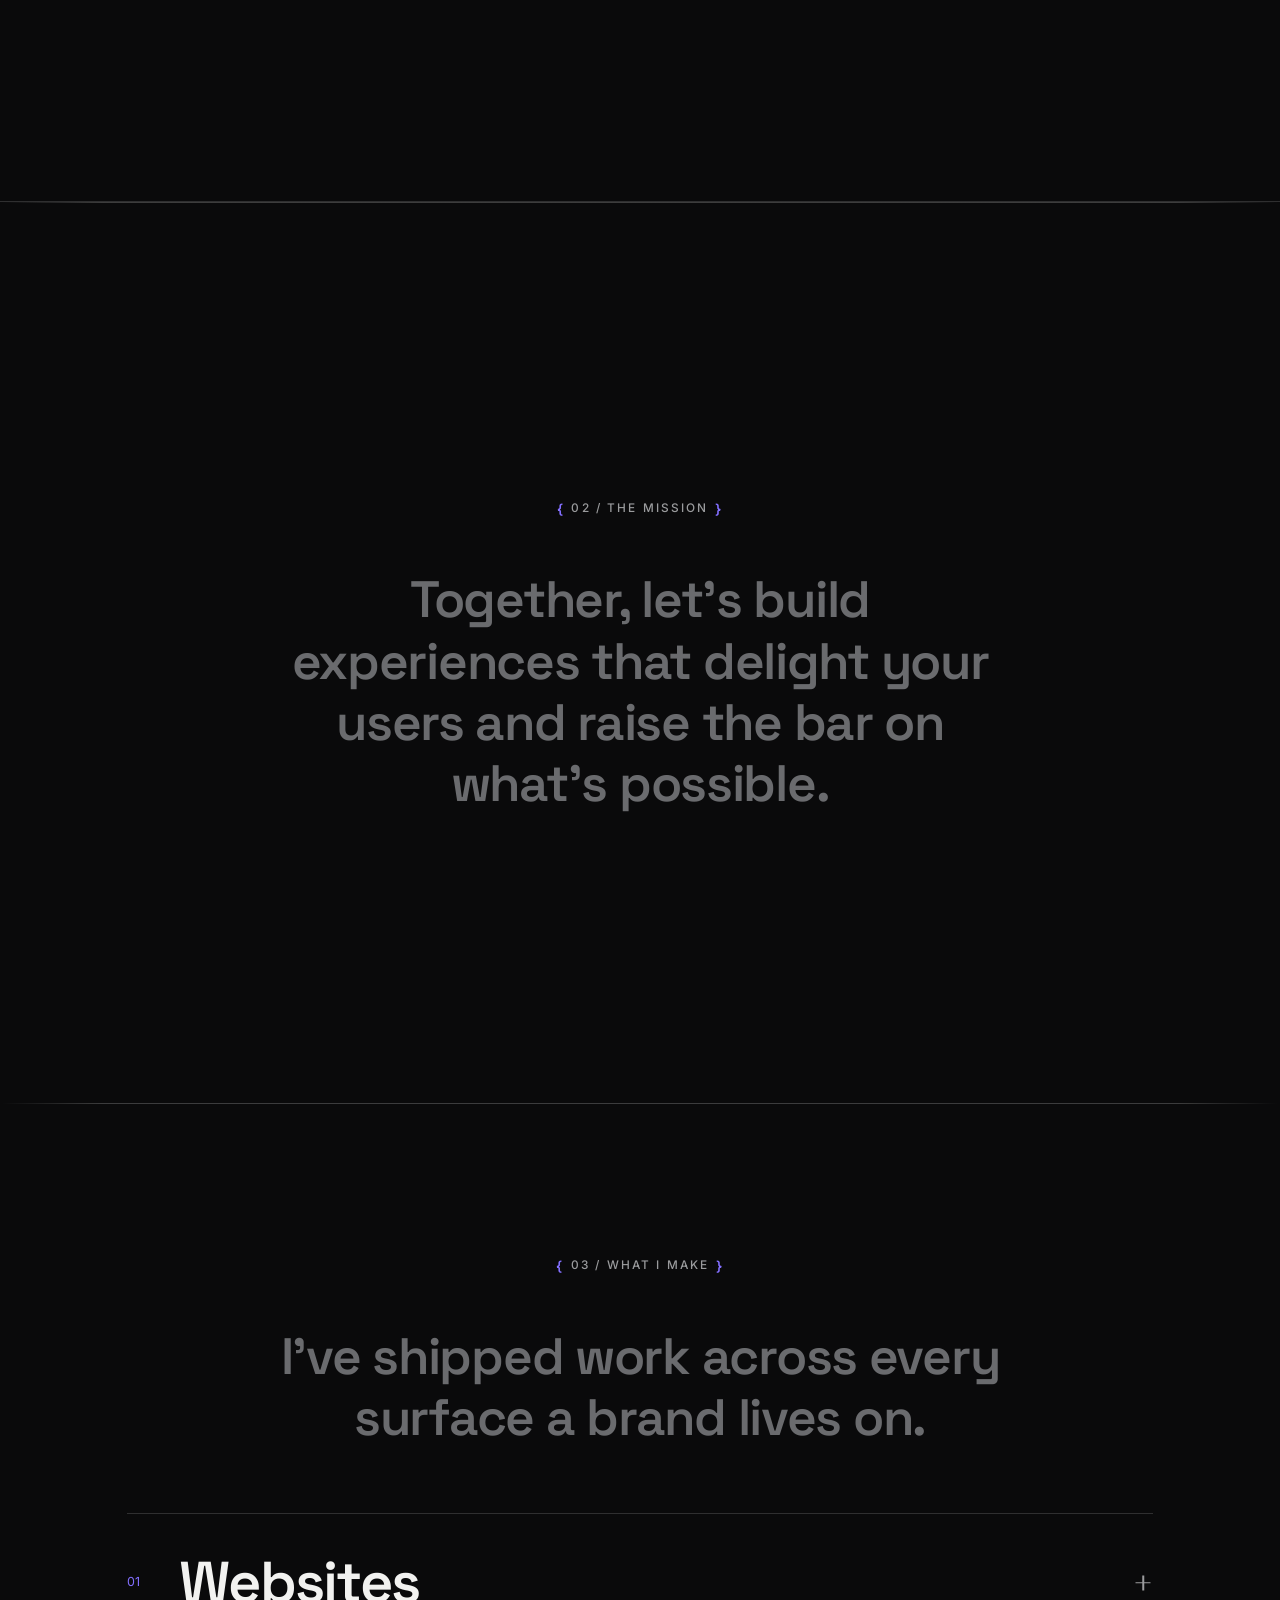
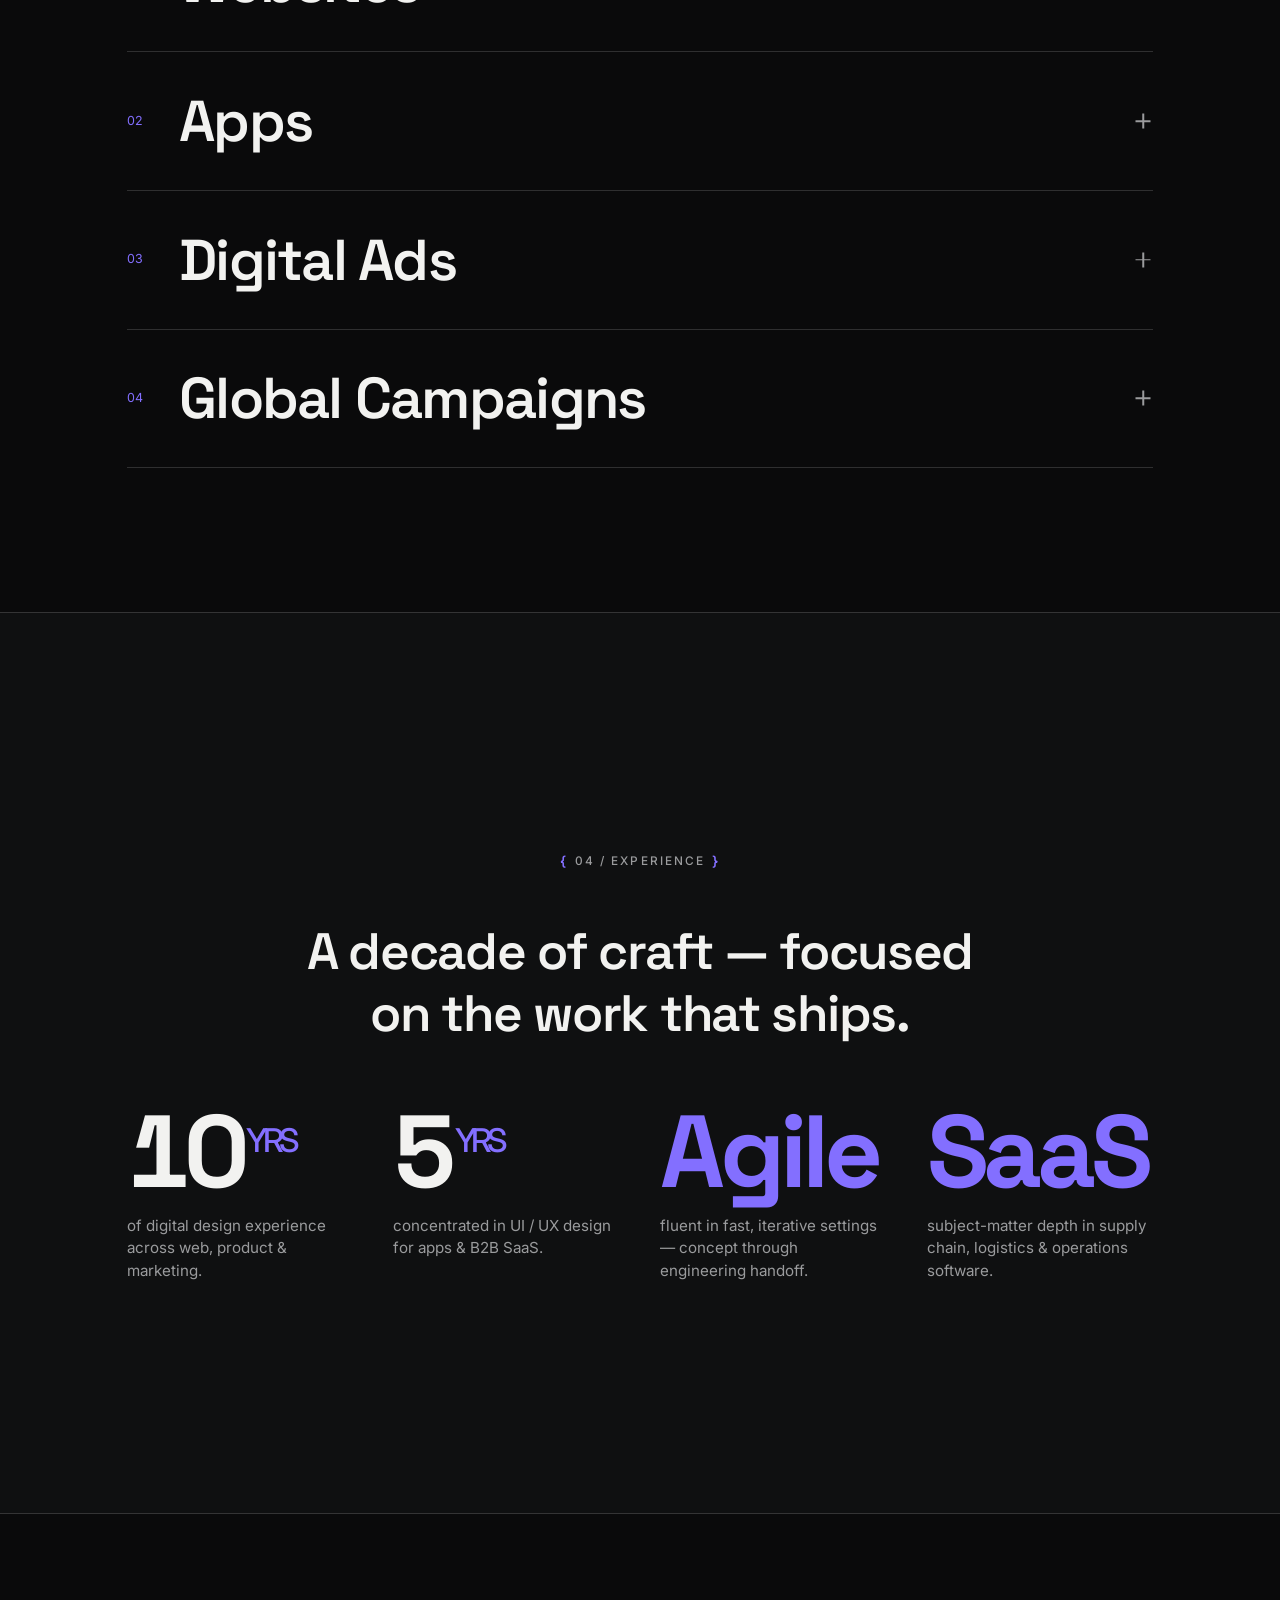
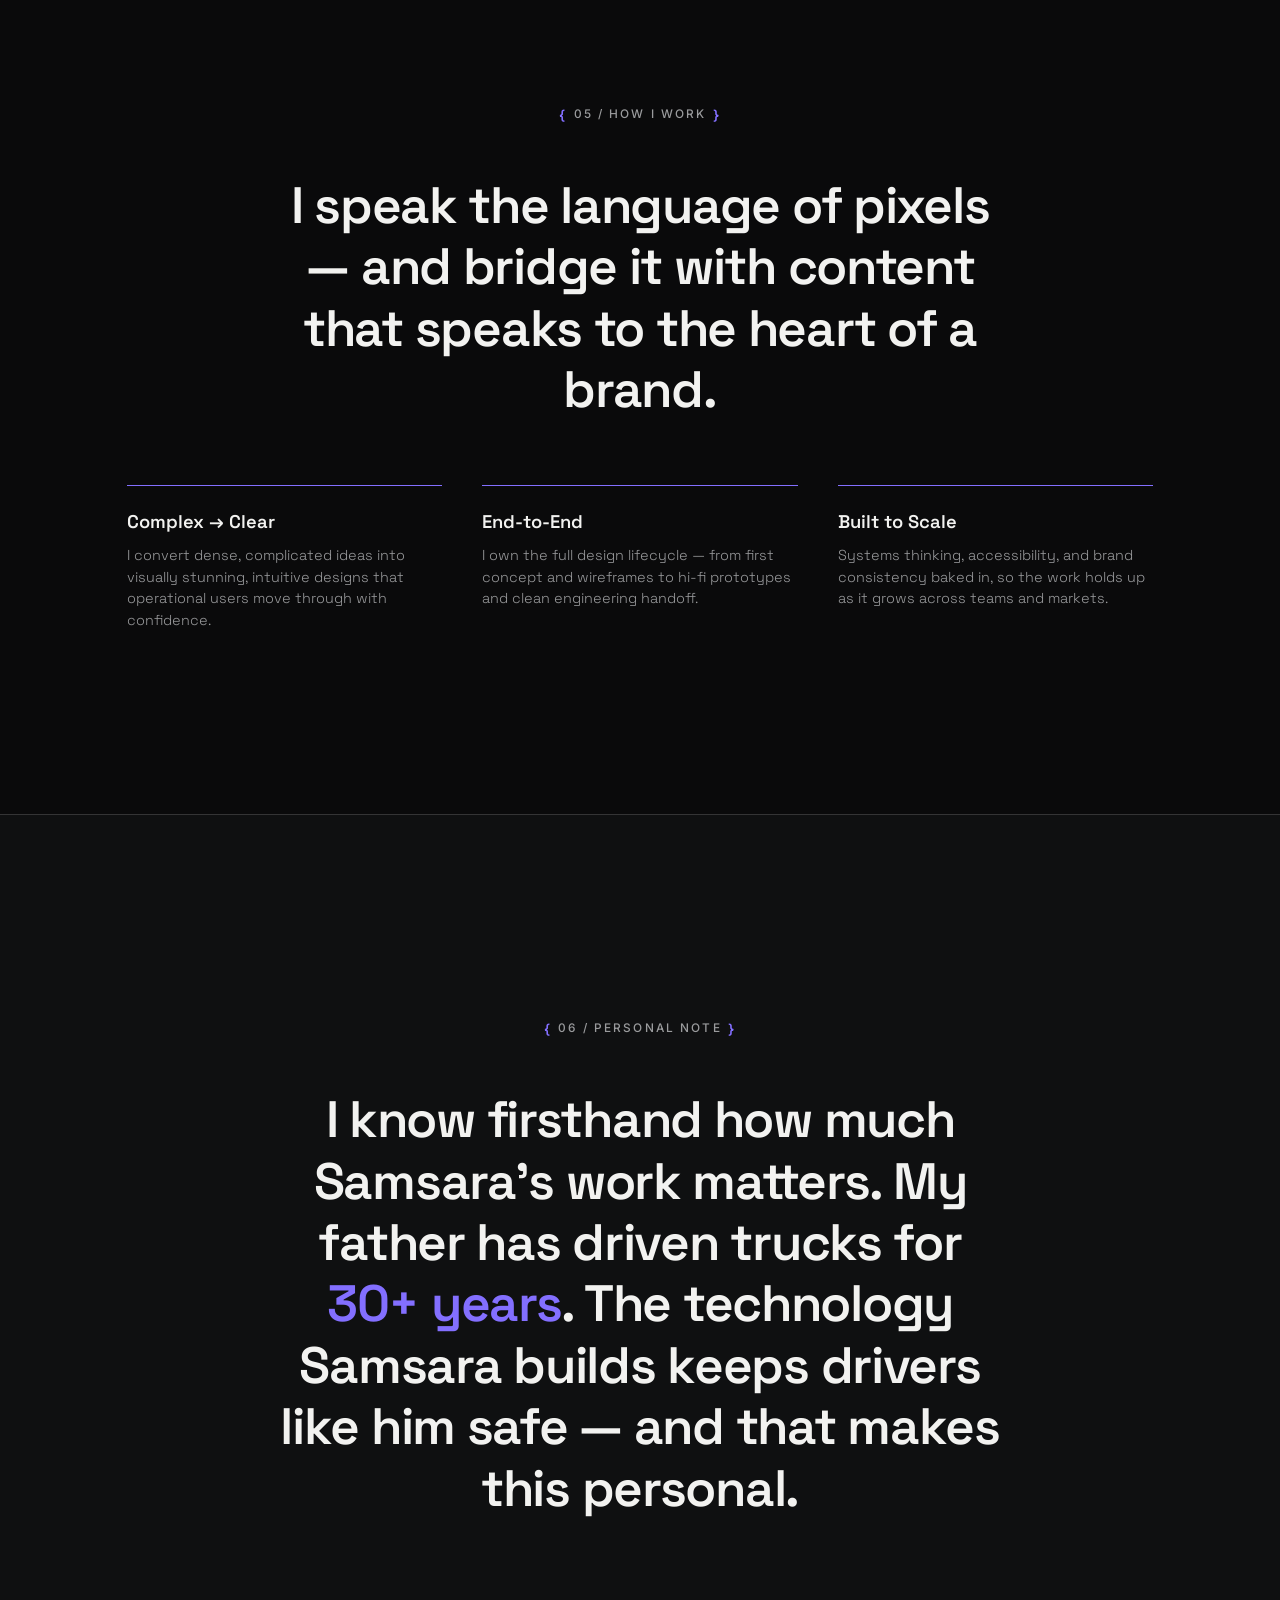
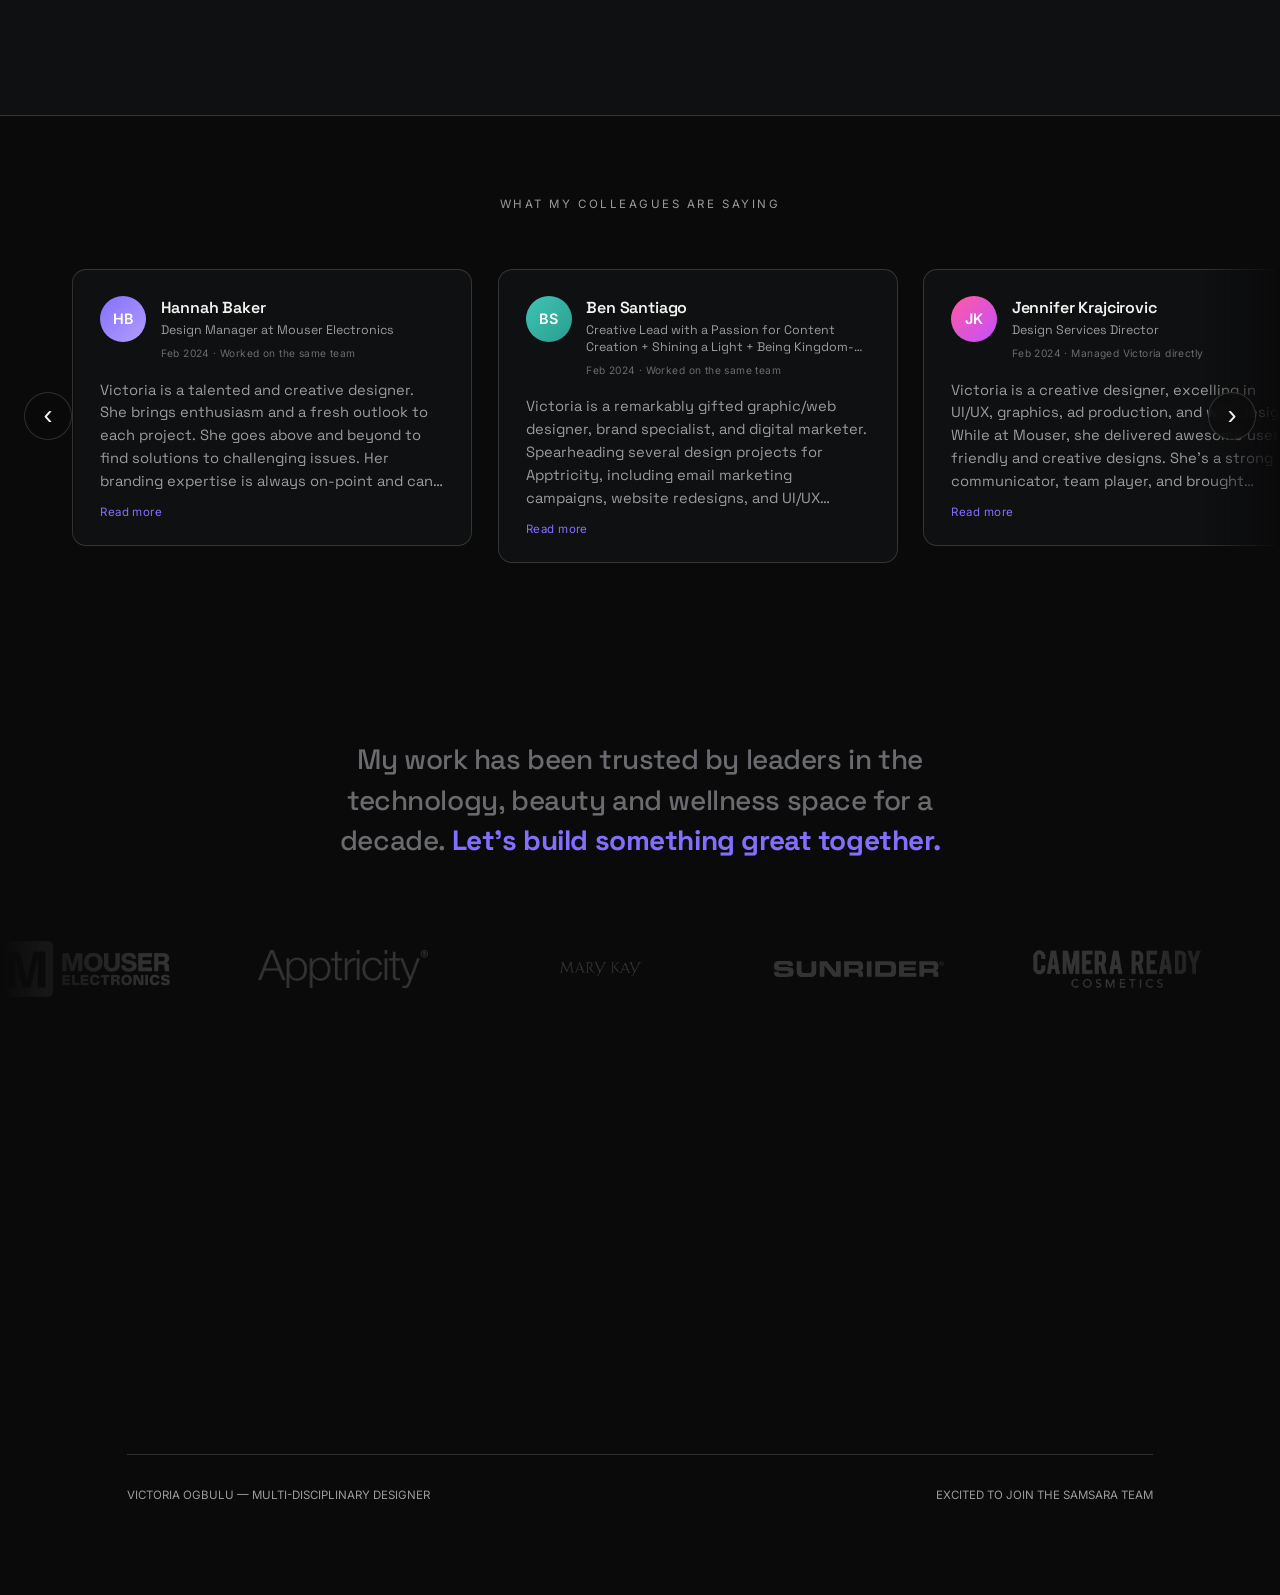
==== commit ad62bbef: "Add User Flow Mapping to Apps gallery Co-Authored-By: Claude Opus 4.7 (1M context) <noreply@anthropi" ====
--- a/index.html
+++ b/index.html
@@ -588,6 +588,7 @@
               <figure class="shot"><img src="Work/Website/apptricity.webp" width="1326" height="1030" loading="lazy" alt="Apptricity app UI redesign"><figcaption class="shot-cap">Apptricity — App UI Redesign</figcaption></figure>
               <figure class="shot"><img src="Work/App/1-1.webp" width="2500" height="1667" loading="lazy" alt="Apptricity mobile app refresh"><figcaption class="shot-cap">Apptricity — Mobile Refresh</figcaption></figure>
               <figure class="shot"><img src="Work/App/asset-map-animation.gif" width="281" height="532" loading="lazy" alt="Apptricity asset map mobile flow"><figcaption class="shot-cap">Apptricity — Asset Map</figcaption></figure>
+              <figure class="shot"><img src="Work/Website/USERFLOWMQL-optimized.gif" width="960" height="540" loading="lazy" alt="User flow mapping animation"><figcaption class="shot-cap">User Flow Mapping</figcaption></figure>
               <figure class="shot"><img src="Work/App/01-marykayux.webp" width="1080" height="1080" loading="lazy" alt="Mary Kay app UX"><figcaption class="shot-cap">Mary Kay — App UX</figcaption></figure>
             </div>
           </div>
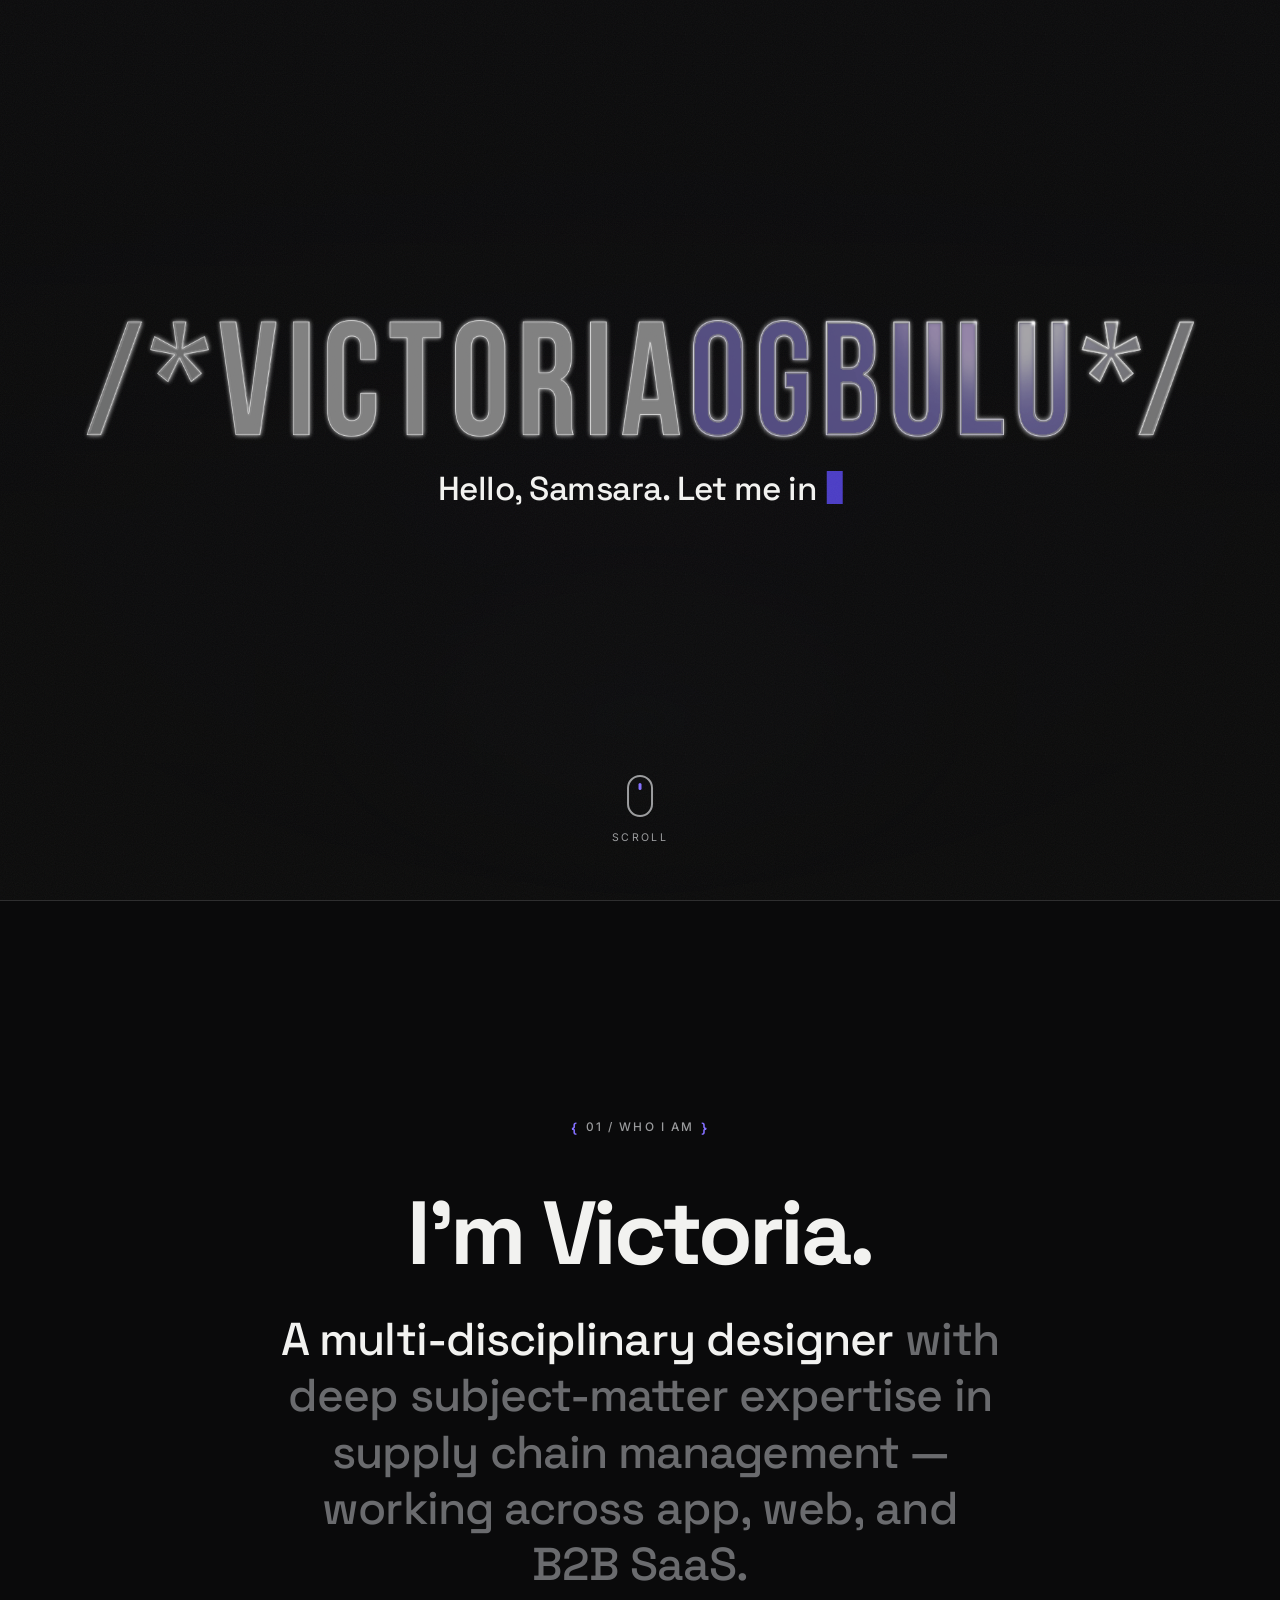
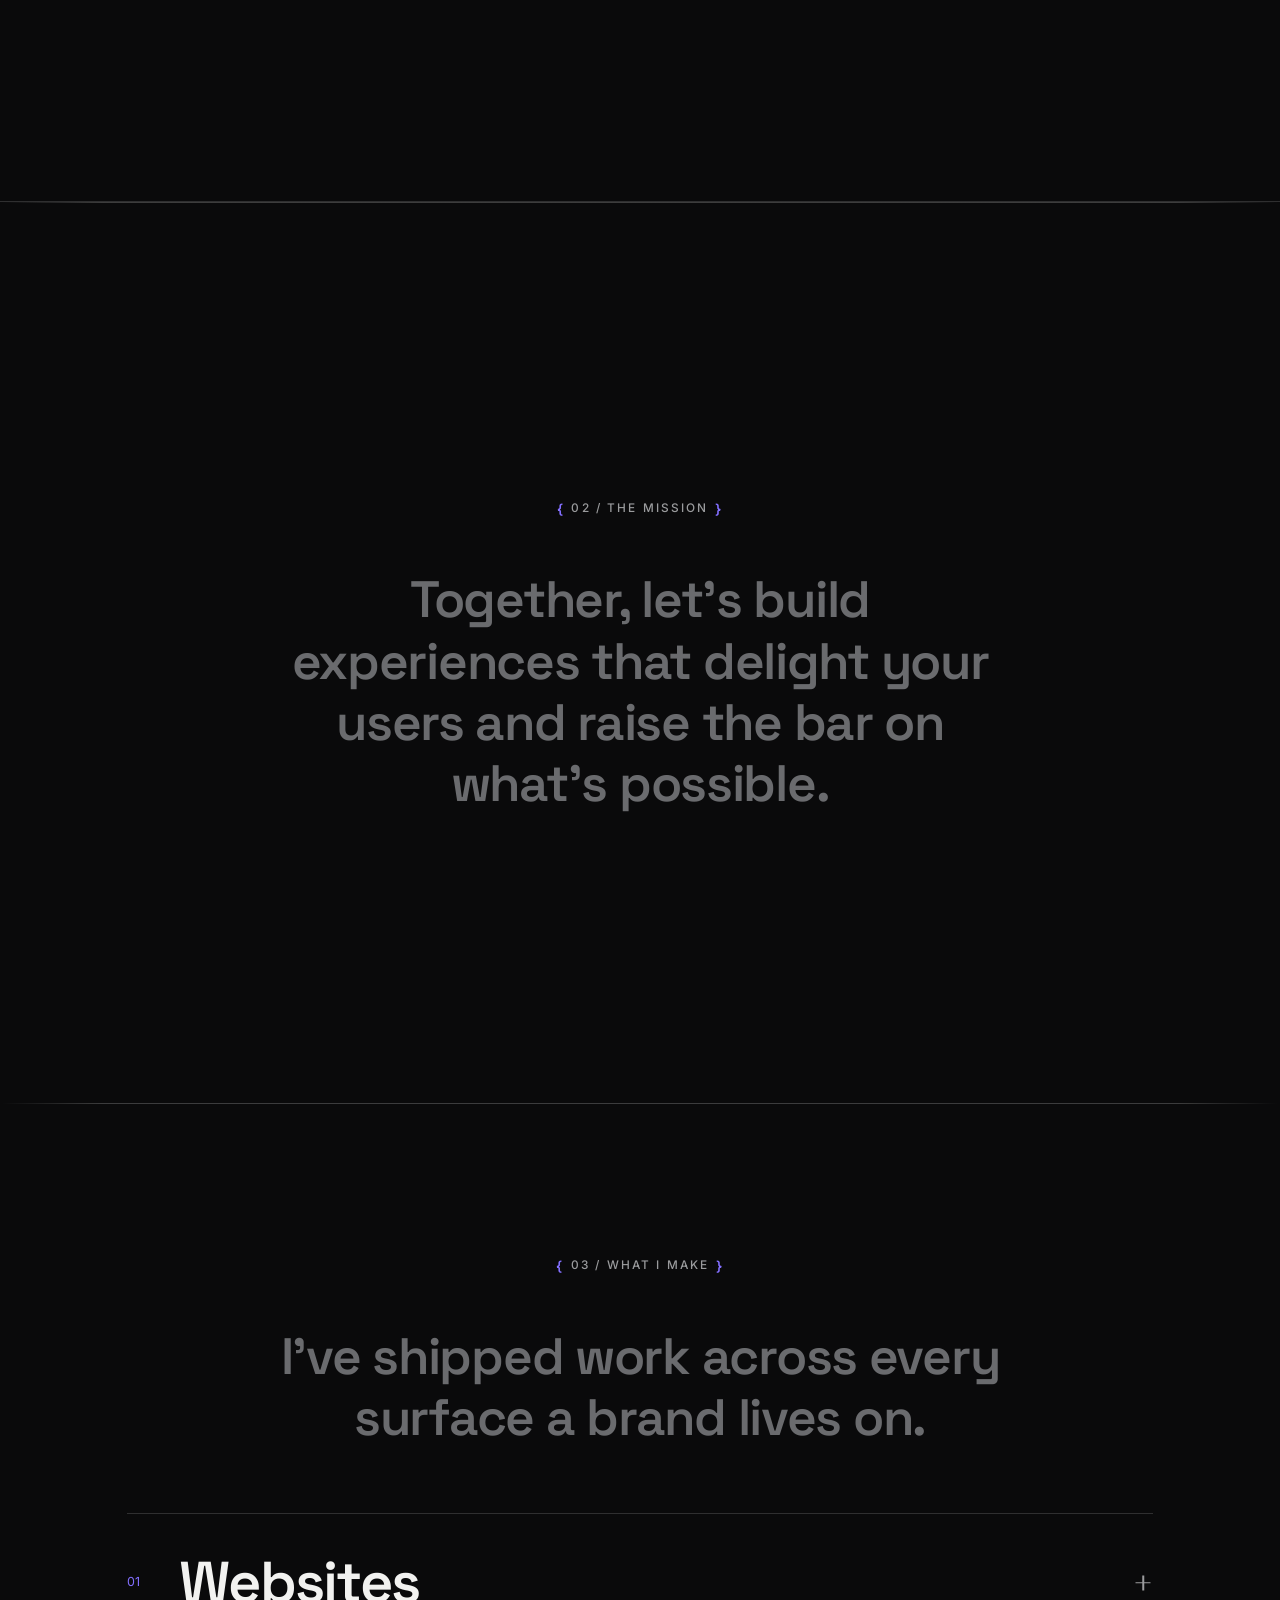
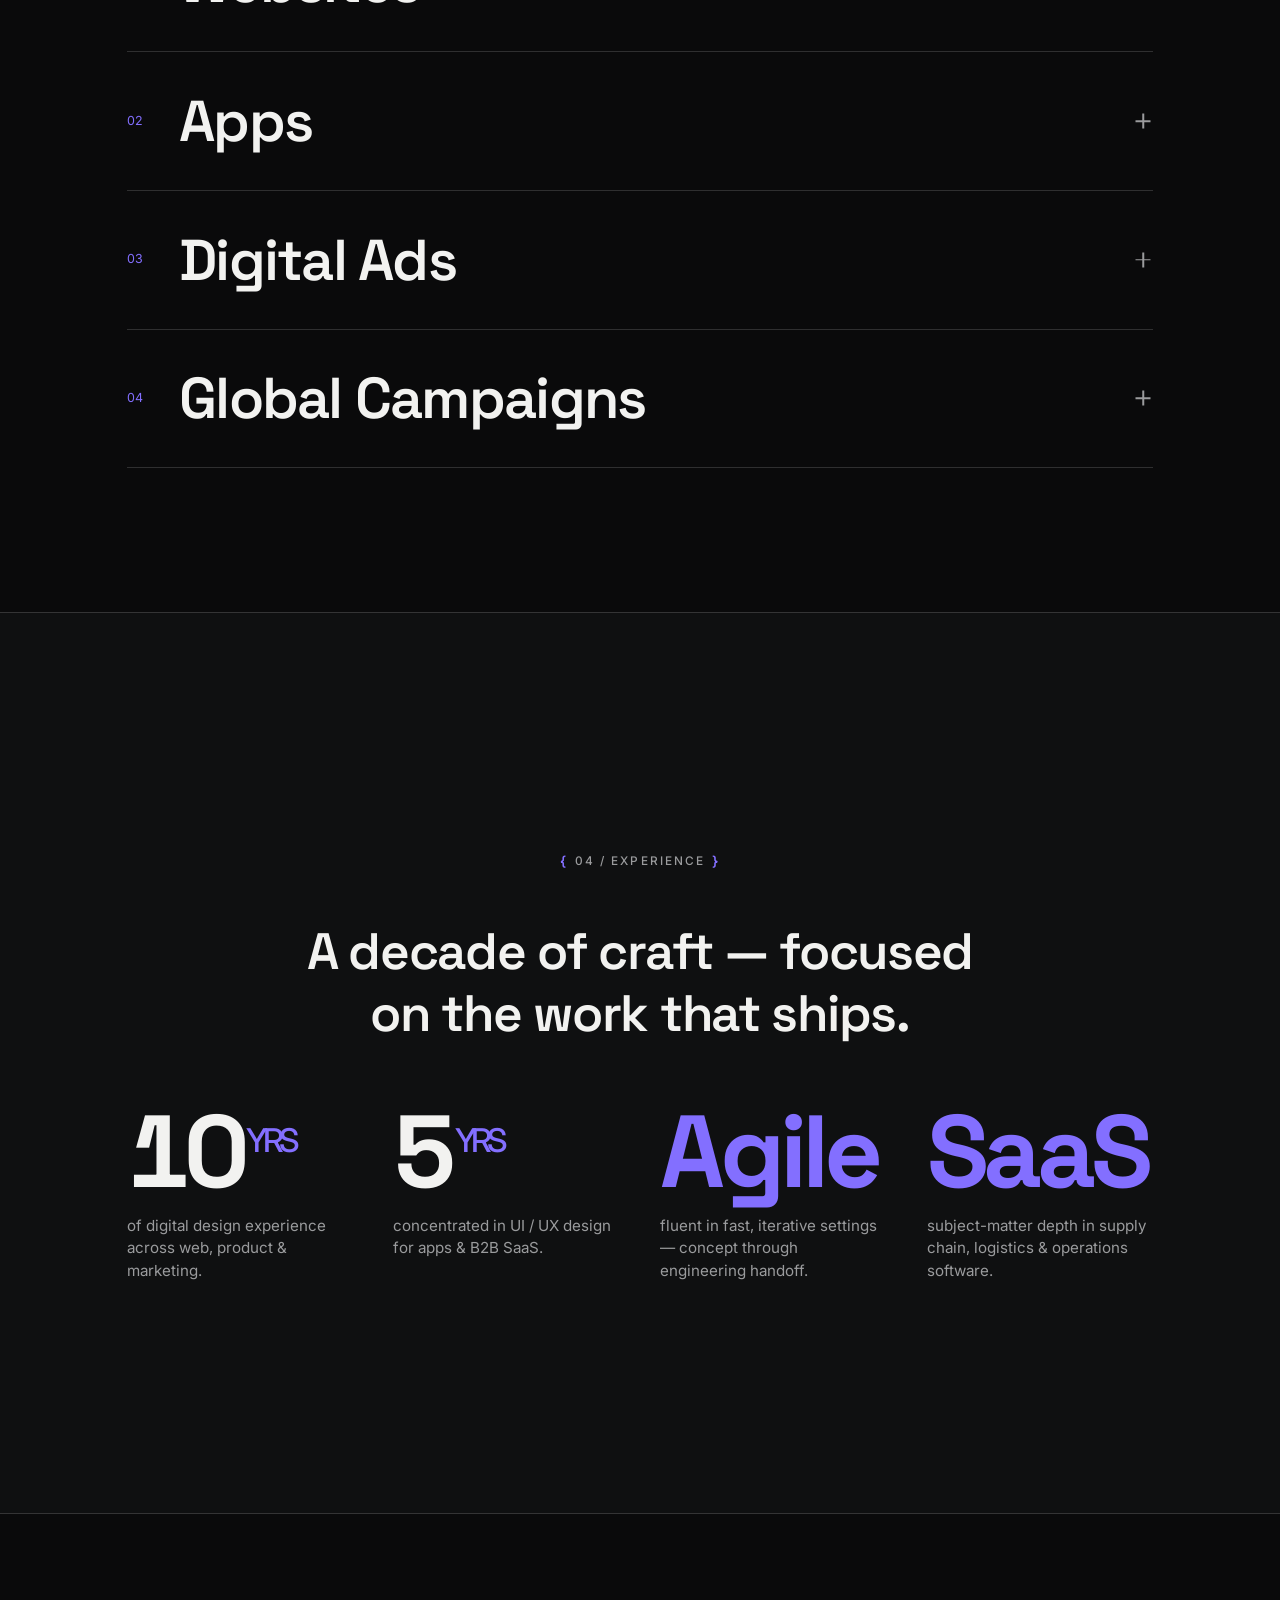
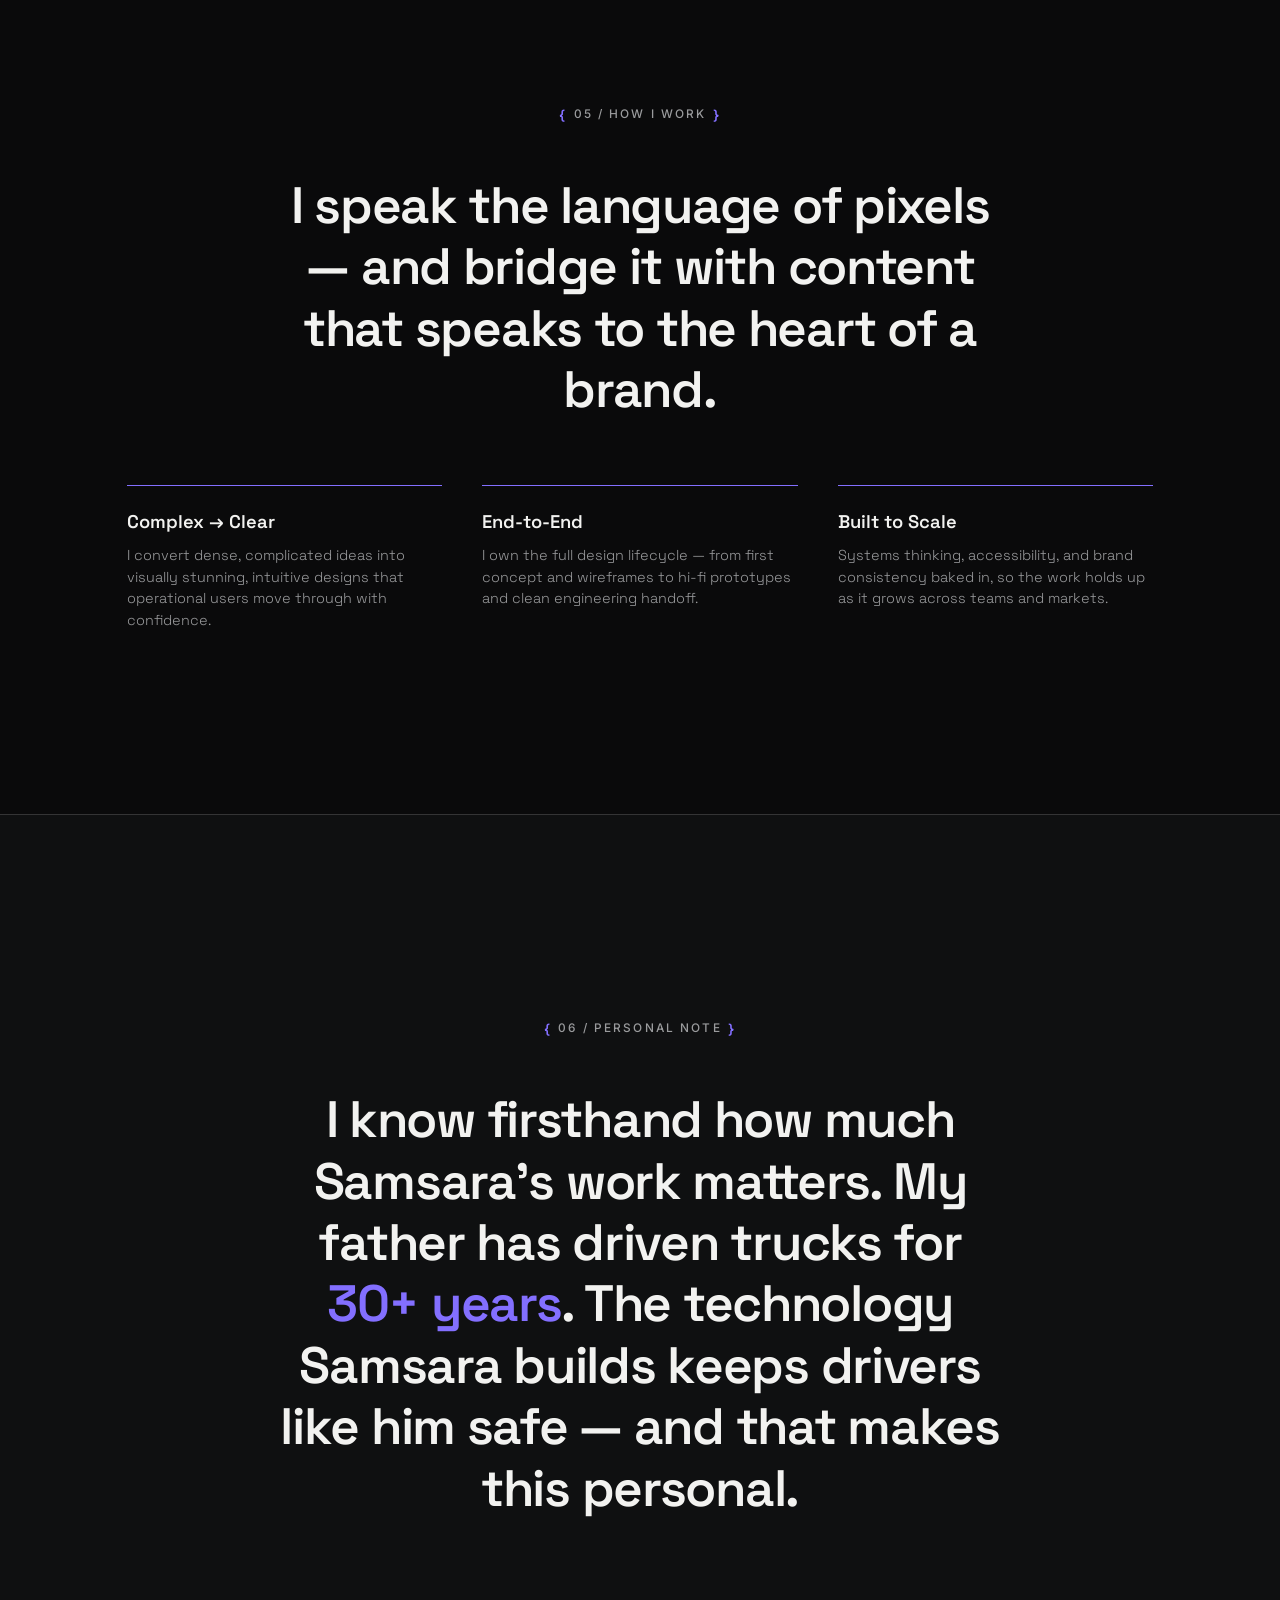
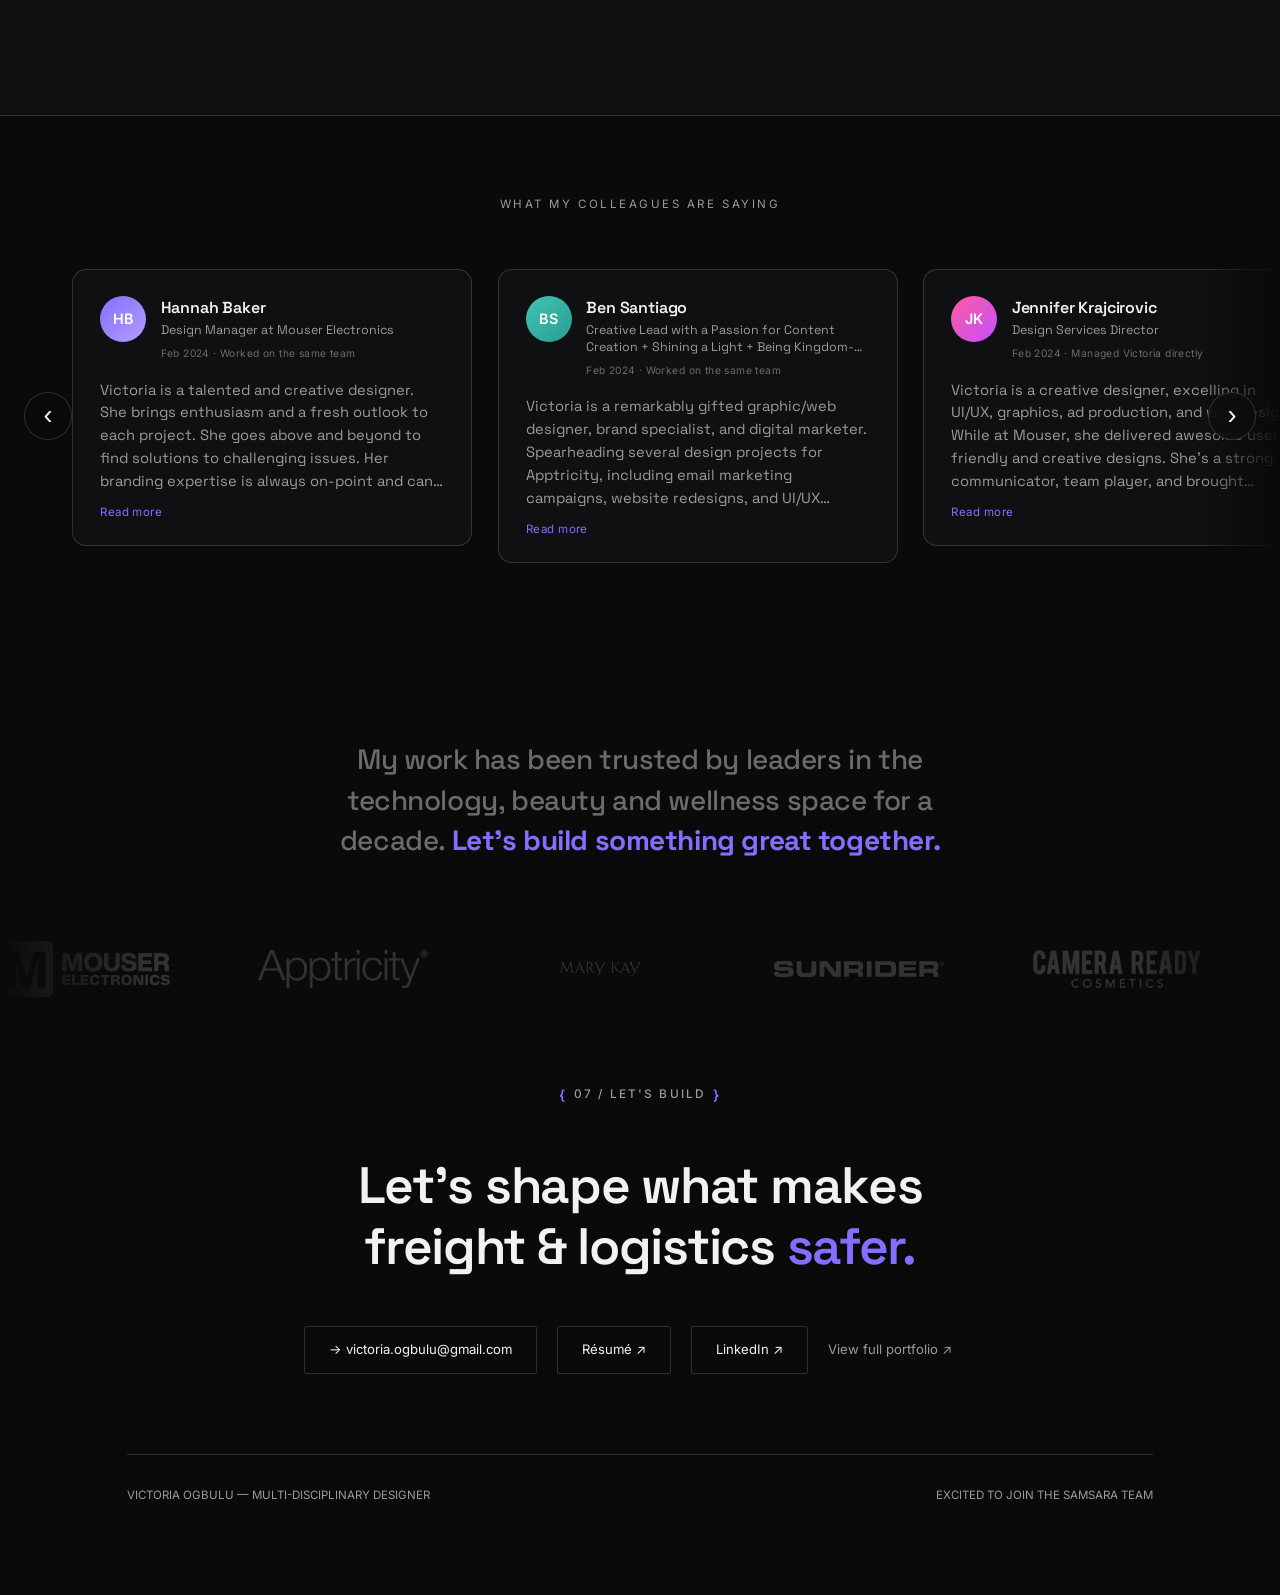
==== commit d90f4409: "White backing for the Asset Map gif tile (and transparent art in lightbox) Co-Authored-By: Claude Op" ====
--- a/index.html
+++ b/index.html
@@ -294,6 +294,7 @@
   .shot:hover{border-color:var(--accent);transform:translateY(-4px);box-shadow:0 18px 40px rgba(0,0,0,.4)}
   .shot img,.shot video{width:100%;height:auto;display:block}
   .shot-tall img{height:360px;object-fit:cover;object-position:top}  /* tall email tiles show a tidy top-cropped preview; full design opens in the lightbox */
+  .shot-bg-white{background:#fff}  /* white backing for transparent art (e.g. the asset-map gif) */
   .shot-video{cursor:zoom-in}
   .shot-cap{padding:.72rem .9rem .85rem;font-family:var(--mono);font-size:.72rem;letter-spacing:.03em;
     color:var(--mut);border-top:1px solid var(--line)}
@@ -311,6 +312,7 @@
   .lightbox img,.lightbox video{max-width:min(920px,92vw);height:auto;border-radius:10px;box-shadow:0 30px 90px rgba(0,0,0,.6);
     transform:scale(.96);transition:transform .35s cubic-bezier(.16,1,.3,1)}
   .lightbox video{background:#000;display:none;max-height:90vh}
+  .lightbox img{background:#fff}  /* white backing so transparent art (gifs) reads cleanly; invisible behind opaque images */
   .lightbox.open img,.lightbox.open video{transform:scale(1)}
   .lightbox-close{position:fixed;top:clamp(1rem,3vw,2rem);right:clamp(1rem,3vw,2rem);width:44px;height:44px;
     border:1px solid var(--line);border-radius:50%;background:rgba(10,10,11,.6);color:var(--lit);cursor:pointer;
@@ -587,7 +589,7 @@
             <div class="gallery">
               <figure class="shot"><img src="Work/Website/apptricity.webp" width="1326" height="1030" loading="lazy" alt="Apptricity app UI redesign"><figcaption class="shot-cap">Apptricity — App UI Redesign</figcaption></figure>
               <figure class="shot"><img src="Work/App/1-1.webp" width="2500" height="1667" loading="lazy" alt="Apptricity mobile app refresh"><figcaption class="shot-cap">Apptricity — Mobile Refresh</figcaption></figure>
-              <figure class="shot"><img src="Work/App/asset-map-animation.gif" width="281" height="532" loading="lazy" alt="Apptricity asset map mobile flow"><figcaption class="shot-cap">Apptricity — Asset Map</figcaption></figure>
+              <figure class="shot shot-bg-white"><img src="Work/App/asset-map-animation.gif" width="281" height="532" loading="lazy" alt="Apptricity asset map mobile flow"><figcaption class="shot-cap">Apptricity — Asset Map</figcaption></figure>
               <figure class="shot"><img src="Work/Website/USERFLOWMQL-optimized.gif" width="960" height="540" loading="lazy" alt="User flow mapping animation"><figcaption class="shot-cap">User Flow Mapping</figcaption></figure>
               <figure class="shot"><img src="Work/App/01-marykayux.webp" width="1080" height="1080" loading="lazy" alt="Mary Kay app UX"><figcaption class="shot-cap">Mary Kay — App UX</figcaption></figure>
             </div>
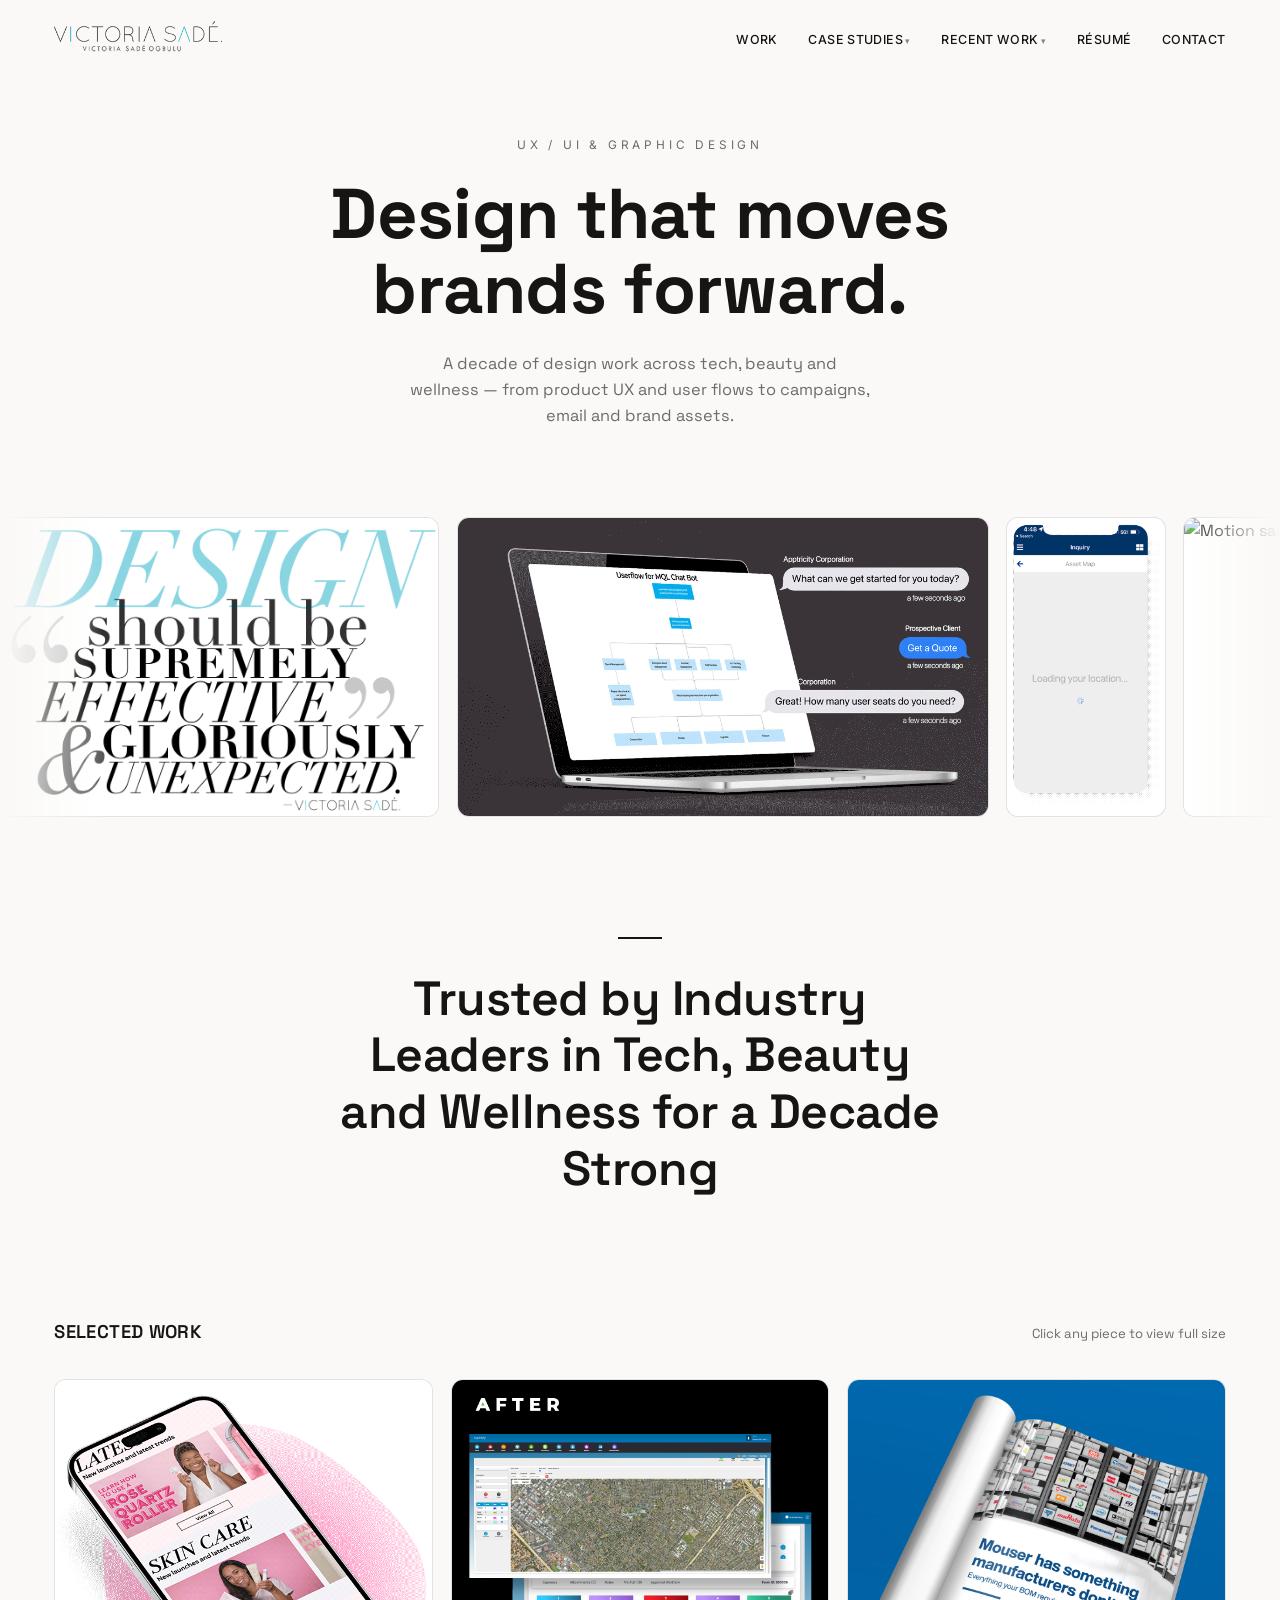
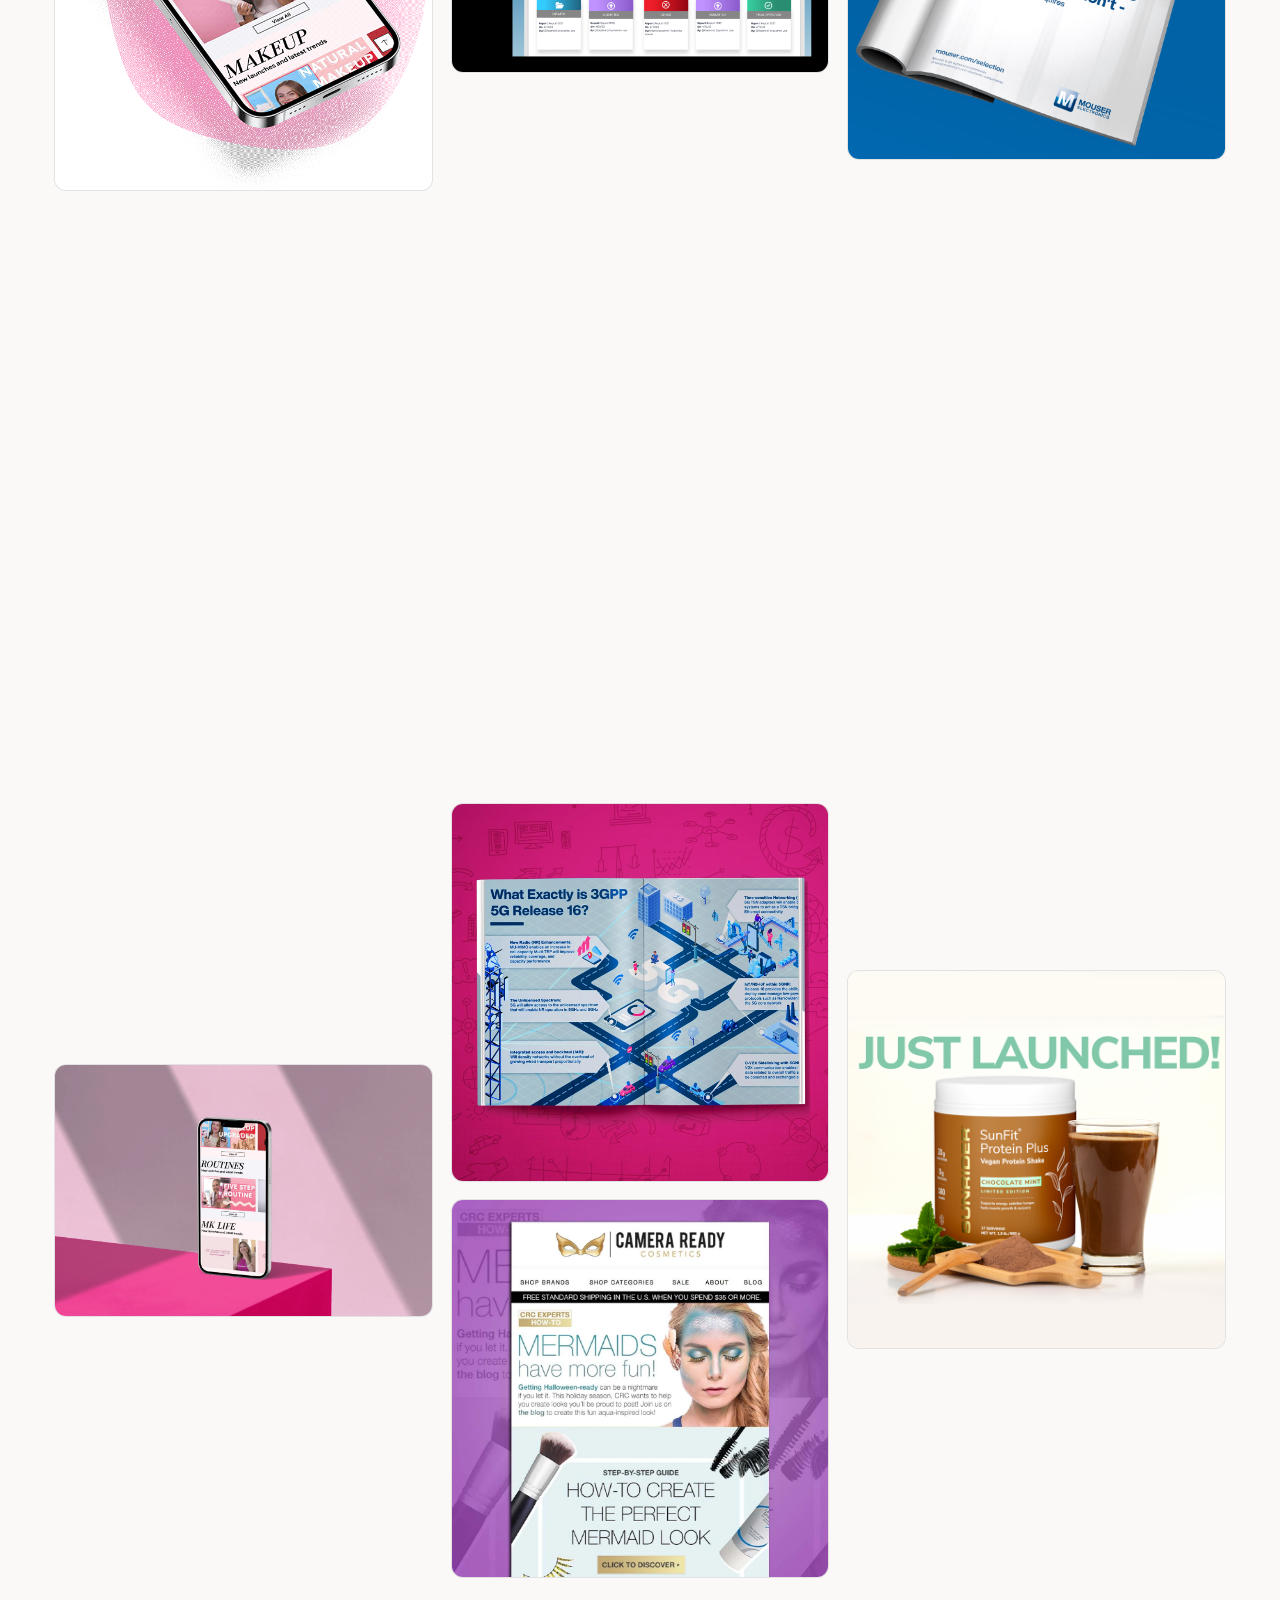
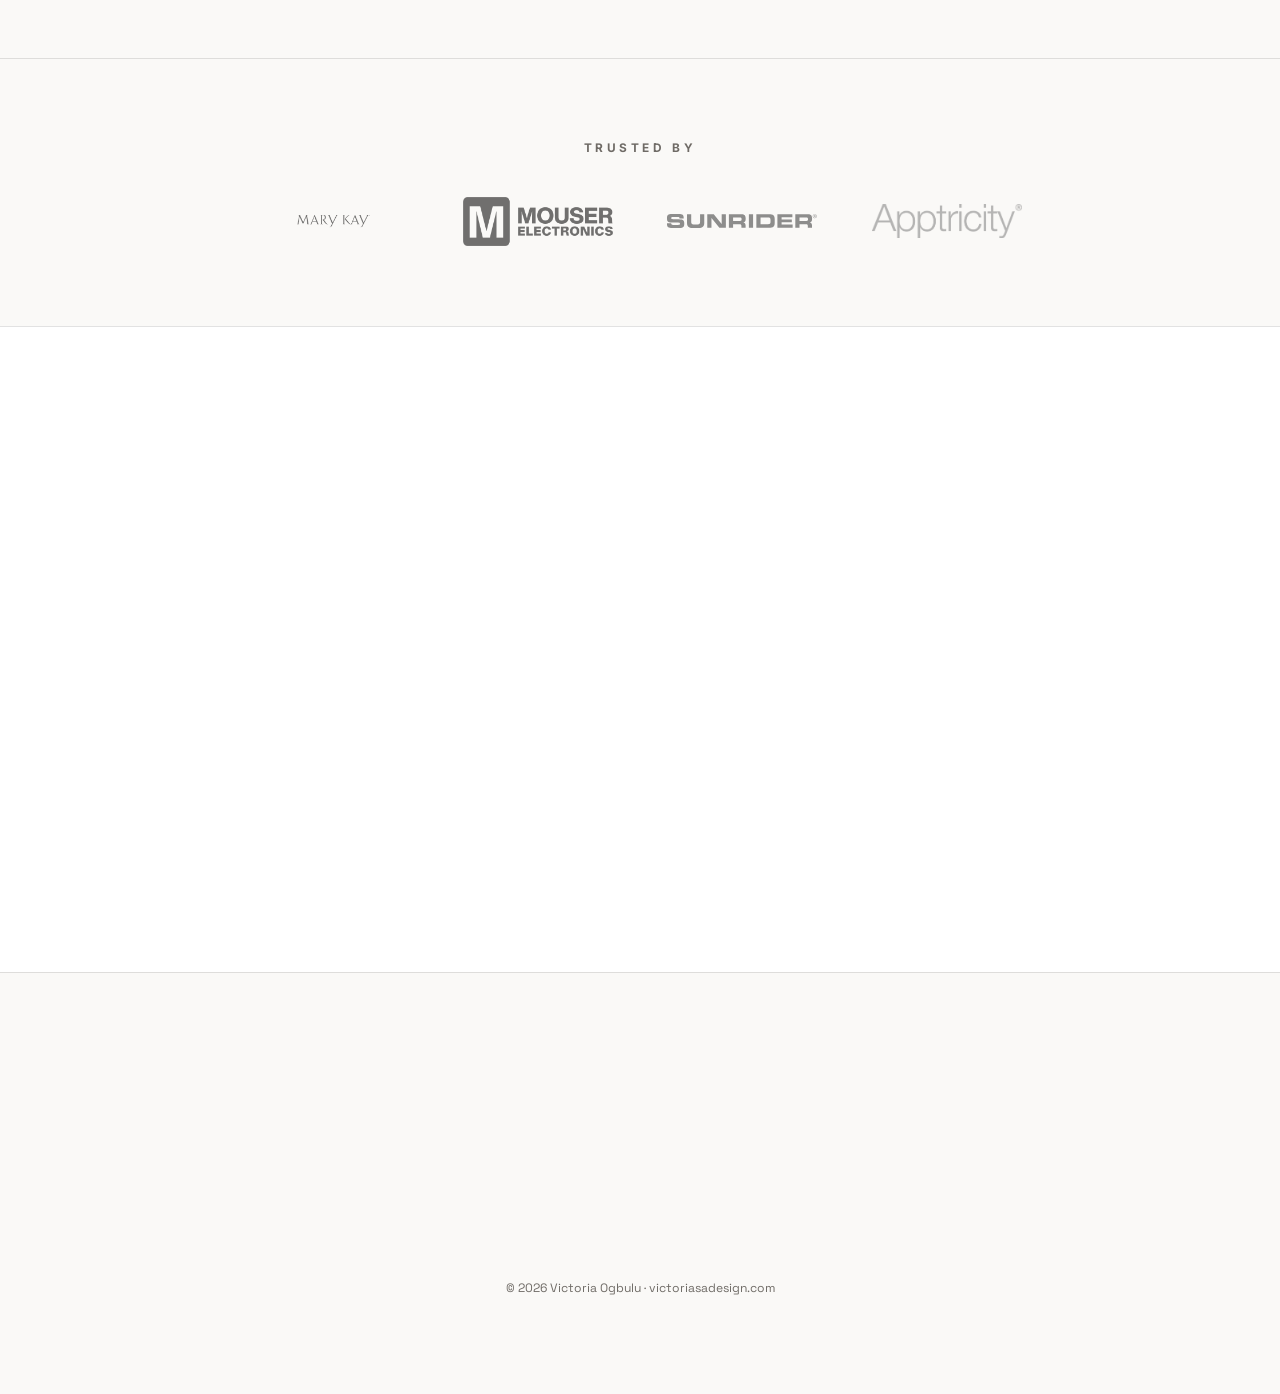
==== commit 8e35b12e: "victoriasadesign portfolio site Static portfolio: home, plus Mary Kay, Apptricity, Mouser and Sunrid" ====
--- a/index.html
+++ b/index.html
@@ -3,1313 +3,451 @@
 <head>
 <meta charset="UTF-8" />
 <meta name="viewport" content="width=device-width, initial-scale=1.0" />
-<meta name="color-scheme" content="dark" />
-<title>Victoria Ogbulu — Designer</title>
+<title>victoriasadesign.com</title>
+<meta name="description" content="Victoria Ogbulu — UX/UI & graphic design portfolio. Trusted by industry leaders in tech, beauty and wellness for a decade strong." />
+<link rel="icon" type="image/png" href="images/vo.png" />
 <link rel="preconnect" href="https://fonts.googleapis.com" />
 <link rel="preconnect" href="https://fonts.gstatic.com" crossorigin />
-<link href="https://fonts.googleapis.com/css2?family=Bebas+Neue&family=Inter:opsz,wght@14..32,300..900&family=Space+Grotesk:wght@300..700&display=swap" rel="stylesheet" />
+<link href="https://fonts.googleapis.com/css2?family=Inter:wght@300;400;500;600&family=Space+Grotesk:wght@300;400;500;600;700&display=swap" rel="stylesheet" />
 <style>
   :root{
-    color-scheme:dark only;
-    --bg:#0a0a0b;
-    --bg-2:#0f1011;
-    --dim:#6a6b6e;
-    --lit:#f2f2f0;
-    --mut:#9a9b9d;
-    --accent:#836fff;
-    --line:rgba(242,242,240,.16);
-    --mono:"Inter",-apple-system,BlinkMacSystemFont,"Segoe UI",sans-serif;
+    --bg:#faf9f7;
+    --bg-2:#ffffff;
+    --ink:#161514;
+    --mut:#6f6b66;
+    --line:rgba(22,21,20,.12);
+    --accent:#161514;
+    --disp:"Space Grotesk","Inter",-apple-system,BlinkMacSystemFont,"Segoe UI",sans-serif;
+    --ui:"Inter",-apple-system,BlinkMacSystemFont,"Segoe UI",sans-serif;
     --body:"Space Grotesk","Inter",-apple-system,BlinkMacSystemFont,"Segoe UI",sans-serif;
-    --g1:rgba(131,111,255,.16);
-    --g2:rgba(120,140,160,.07);
-    --g3:rgba(131,111,255,.05);
-  }
-  body[data-tone="hero"]   .glow{--g1:rgba(131,111,255,.20);--g2:rgba(70,90,110,.16);--g3:rgba(131,111,255,.06)}
-  body[data-tone="mission"] .glow{--g1:rgba(255,90,160,.16);--g2:rgba(131,111,255,.14);--g3:rgba(90,120,255,.06)}
-  body[data-tone="make"]   .glow{--g1:rgba(64,196,180,.15);--g2:rgba(131,111,255,.12);--g3:rgba(40,150,180,.06)}
-  body[data-tone="stats"]  .glow{--g1:rgba(255,160,60,.14);--g2:rgba(131,111,255,.12);--g3:rgba(255,120,80,.06)}
-  body[data-tone="craft"]  .glow{--g1:rgba(131,111,255,.18);--g2:rgba(90,200,255,.12);--g3:rgba(131,111,255,.06)}
-  body[data-tone="note"]   .glow{--g1:rgba(255,120,90,.14);--g2:rgba(131,111,255,.14);--g3:rgba(200,90,255,.06)}
-  body[data-tone="cta"]    .glow{--g1:rgba(131,111,255,.22);--g2:rgba(255,90,160,.12);--g3:rgba(90,120,255,.08)}
+  }
   *{margin:0;padding:0;box-sizing:border-box}
-  html{scroll-behavior:smooth;background:#0a0a0b;overflow-x:hidden;width:100%}
+  html{scroll-behavior:smooth}
   body{
-    background:#0a0a0b;color:var(--lit);
-    font-family:var(--body);font-weight:400;line-height:1.5;
-    overflow-x:hidden;width:100%;max-width:100%;-webkit-font-smoothing:antialiased;
-    position:relative;
-  }
-  .backdrop{position:fixed;inset:0;z-index:0;background:#0a0a0b;pointer-events:none;overflow:hidden}
-  .backdrop .glow{position:absolute;inset:-40%;transition:background 1.2s ease;will-change:transform;
-    background:
-      radial-gradient(55% 50% at 80% 6%, var(--g1), transparent 60%),
-      radial-gradient(45% 40% at 50% 50%, var(--g3), transparent 70%);}
-  .backdrop .float-glow{position:absolute;left:50%;bottom:-10%;width:80vw;height:60vh;
-    transform:translateX(-50%);pointer-events:none;transition:background 1.2s ease;
-    background:radial-gradient(50% 50% at 50% 50%, var(--g2), transparent 65%);
-    animation:floatGlow 22s ease-in-out infinite alternate;filter:blur(10px)}
-  @keyframes floatGlow{
-    0%{transform:translate(-58%,4%) scale(1)}
-    33%{transform:translate(-42%,-6%) scale(1.12)}
-    66%{transform:translate(-55%,2%) scale(.95)}
-    100%{transform:translate(-46%,-3%) scale(1.08)}
-  }
-  @media(prefers-reduced-motion:reduce){
-    .backdrop .float-glow{animation:none}
-  }
-  body::after{
-    content:"";position:fixed;inset:0;pointer-events:none;z-index:50;opacity:.05;mix-blend-mode:screen;
-    background-image:url("data:image/svg+xml,%3Csvg xmlns='http://www.w3.org/2000/svg' width='180' height='180'%3E%3Cfilter id='n'%3E%3CfeTurbulence type='fractalNoise' baseFrequency='0.9' numOctaves='3'/%3E%3C/filter%3E%3Crect width='100%25' height='100%25' filter='url(%23n)'/%3E%3C/svg%3E");
-  }
-  header,section{position:relative;z-index:2}
-
-  /* HEADER + LOGO */
-  header{position:fixed;top:0;left:0;right:0;z-index:60;display:flex;justify-content:flex-end;align-items:center;
-    padding:1.2rem 6vw;background:transparent;transition:padding .4s;pointer-events:none}
-  header::before{content:"";position:absolute;left:0;right:0;top:0;bottom:-3.2rem;z-index:-1;pointer-events:none;
-    background:linear-gradient(to bottom, rgba(10,10,11,.75) 0%, rgba(10,10,11,.45) 55%, rgba(10,10,11,0) 100%);
-    opacity:0;transition:opacity .45s ease}
-  header.scrolled::before{opacity:1}
-  header>*{pointer-events:auto}
-  header.scrolled{padding:.9rem 6vw}
-  header .logo{position:absolute;font-weight:700;letter-spacing:-.01em;color:var(--lit);text-decoration:none;
-    display:inline-flex;align-items:center;will-change:top,left,opacity;opacity:0;transition:opacity .25s ease}
-  header .logo.ready{opacity:1}
-  header .logo-svg{width:auto;display:block;image-rendering:auto}
-  /* logo intro: the stroke PNG handwrites in left→right (first animation, a clip wipe),
-     then the glass wordmark blooms in behind it. As it docks into the nav, glass + stroke
-     crossfade out and the original white/purple wordmark fades in. Each layer's opacity
-     = CSS entrance (on a wrapper) × JS dock progress (runDock), so no handoff, no jump. */
-  header .logo-svg{position:relative}
-  /* glass hero image — entrance bloom on the wrapper; dock fade-out set by runDock on the image */
-  header .glass-bloom{opacity:0}
-  header .logo.ready .glass-bloom{animation:bloomIn 1.1s cubic-bezier(.16,1,.3,1) 1.3s forwards}
-  @keyframes bloomIn{
-    0%{opacity:0;filter:blur(2px)}
-    100%{opacity:1;filter:blur(0)}
-  }
-  /* stroke PNG — wipes in left→right (handwritten) and STAYS at full opacity over the
-     glass. dock fade-out lives on .stroke-wrap via runDock. */
-  header .logo-stroke-img{clip-path:inset(0 100% 0 0)}
-  header .logo.ready .logo-stroke-img{animation:strokeWipe 1.4s cubic-bezier(.4,0,.2,1) .25s forwards}
-  @keyframes strokeWipe{
-    from{clip-path:inset(0 100% 0 0)}
-    to{clip-path:inset(0 0 0 0)}
-  }
-  /* original white/purple wordmark — the nav fallback. hidden in the hero, faded in by
-     runDock as the logo docks. */
-  header .logo-fill{opacity:0;transition:opacity .2s ease}
-  @media(prefers-reduced-motion:reduce){
-    header .logo.ready .logo-stroke-img{animation:none;clip-path:none;opacity:1}
-    header .logo.ready .glass-bloom{animation:none;opacity:1;filter:none}
-  }
-  @media(max-width:760px){
-    /* mobile hero: full-color glass logo at 100% opacity (set in JS), no stroke overlay */
-    header .stroke-wrap{display:none}
-  }
-  .navlinks{display:flex;gap:2rem;opacity:0;transition:opacity .3s linear;pointer-events:none}
-  .navlinks.docked{pointer-events:auto}
-  .navlinks a{font-family:var(--mono);font-size:.78rem;letter-spacing:.02em;color:var(--mut);text-decoration:none;
-    position:relative;padding:.2rem 0;transition:color .3s}
-  .navlinks a::after{content:"";position:absolute;left:0;bottom:-2px;width:0;height:1.5px;background:var(--accent);transition:width .3s}
-  .navlinks a:hover,.navlinks a.active{color:var(--lit)}
-  .navlinks a.active::after,.navlinks a:hover::after{width:100%}
-  .menu-btn{display:none;flex-direction:column;gap:5px;background:none;border:none;cursor:pointer;padding:6px;z-index:70;opacity:0;transition:opacity .3s}
-  .menu-btn.docked{opacity:1}
-  .menu-btn span{width:26px;height:2px;background:var(--lit);transition:transform .35s,opacity .35s}
-  .menu-btn.open span:nth-child(1){transform:translateY(7px) rotate(45deg)}
-  .menu-btn.open span:nth-child(2){transform:translateY(-0px) rotate(-45deg)}
-
-  .overlay{position:fixed;inset:0;z-index:55;background:rgba(10,10,11,.97);backdrop-filter:blur(14px);
-    display:flex;flex-direction:column;justify-content:center;gap:1.2rem;padding:0 8vw;
-    opacity:0;visibility:hidden;transition:opacity .4s,visibility .4s}
-  .overlay.open{opacity:1;visibility:visible}
-  .overlay a{font-family:"Inter",sans-serif;font-size:clamp(1.6rem,6vw,2.6rem);font-weight:600;letter-spacing:-.03em;
-    color:var(--lit);text-decoration:none;transform:translateY(12px);opacity:0;transition:.5s}
-  .overlay.open a{transform:none;opacity:1}
-  .overlay.open a:nth-child(1){transition-delay:.06s}.overlay.open a:nth-child(2){transition-delay:.10s}
-  .overlay.open a:nth-child(3){transition-delay:.14s}.overlay.open a:nth-child(4){transition-delay:.18s}
-  .overlay.open a:nth-child(5){transition-delay:.22s}.overlay.open a:nth-child(6){transition-delay:.26s}
-  .overlay.open a:nth-child(7){transition-delay:.30s}.overlay.open a:nth-child(8){transition-delay:.34s}
-  .overlay a:hover{color:var(--accent)}
-
-  /* TO TOP */
-  .to-top{position:fixed;right:clamp(1.2rem,4vw,2.4rem);bottom:clamp(1.2rem,4vw,2.4rem);z-index:65;
-    width:52px;height:52px;border-radius:50%;border:1px solid var(--line);background:rgba(10,10,11,.7);
-    backdrop-filter:blur(10px);color:var(--lit);cursor:pointer;display:grid;place-items:center;
-    opacity:0;visibility:hidden;transform:translateY(12px);transition:opacity .35s,transform .35s,visibility .35s,background .3s,border-color .3s}
-  .to-top.show{opacity:1;visibility:visible;transform:none}
-  .to-top:hover{background:var(--accent);border-color:var(--accent)}
-  .to-top svg{width:18px;height:18px;stroke:currentColor;stroke-width:2.2;fill:none;stroke-linecap:round;stroke-linejoin:round}
-  .to-top:hover svg{stroke:#0a0a0b}
-
-  /* INTRO / FRAME 1 */
-  .intro{min-height:100vh;position:relative;overflow:hidden;padding:0 6vw}
-  .intro-bg{position:absolute;inset:0;width:100%;height:100%;object-fit:cover;z-index:0;pointer-events:none}
-  .intro-overlay{position:absolute;inset:0;background:rgba(10,10,11,.80);z-index:1;pointer-events:none}
-  .intro-grad-top{position:absolute;left:0;right:0;top:0;height:55%;z-index:1;pointer-events:none;
-    background:linear-gradient(to bottom, rgba(10,10,11,1) 0%, rgba(10,10,11,.55) 55%, rgba(10,10,11,0) 100%)}
-  .typewriter{
-    position:absolute;left:50%;top:52%;transform:translateX(-50%);
-    font-family:var(--body);font-size:clamp(1.4rem,2.6vw,2.3rem);color:var(--lit);font-weight:500;letter-spacing:-.015em;
-    text-align:center;min-height:1.4em;line-height:1.25;
-    max-width:90vw;white-space:nowrap;z-index:2;
-  }
-  .typewriter::after{
-    content:"";display:inline-block;vertical-align:-.12em;
-    width:16px;height:1em;background:#4a3cc4;margin-left:10px;
-    animation:caret 1s steps(1) infinite;
-  }
-  @keyframes caret{50%{opacity:0}}
-
-  /* MOUSE SCROLL CUE */
-  .mouse-scroll{position:absolute;left:50%;bottom:6vh;transform:translateX(-50%);z-index:2;
-    display:flex;flex-direction:column;align-items:center;gap:.8rem;opacity:0;animation:fadeIn .8s 1.6s forwards}
-  @keyframes fadeIn{to{opacity:1}}
-  .mouse-shape{width:26px;height:42px;border:2px solid var(--mut);border-radius:14px;position:relative}
-  .mouse-ball{position:absolute;left:50%;top:6px;width:3px;height:7px;background:var(--accent);border-radius:2px;
-    transform:translateX(-50%);animation:mouseBall 1.8s cubic-bezier(.65,.05,.36,1) infinite}
-  @keyframes mouseBall{
-    0%{transform:translate(-50%,0);opacity:1}
-    55%{transform:translate(-50%,14px);opacity:.2}
-    100%{transform:translate(-50%,0);opacity:1}
-  }
-  .scroll-label{font-family:var(--mono);font-size:.66rem;letter-spacing:.22em;color:var(--mut)}
-  @media(prefers-reduced-motion:reduce){
-    .mouse-ball{animation:none}
-    .typewriter::after{animation:none;opacity:.6}
-  }
-
-  /* SECTION FRAME (00–07) */
-  section{padding:0;position:relative;scroll-margin-top:80px}
-  .frame{
-    min-height:100vh;display:flex;flex-direction:column;justify-content:center;align-items:center;text-align:center;
-    padding:clamp(7rem,16vh,12rem) 6vw;max-width:1180px;margin:0 auto;
-  }
-  .frame-fullbg{background:var(--bg-2);border-top:1px solid var(--line);border-bottom:1px solid var(--line)}
-  /* thin full-width section divider — hairline, softly faded at the very edges */
-  .sec-divider{border:0;height:1px;width:100%;margin:0;
-    background:linear-gradient(90deg,transparent,rgba(242,242,240,.22) 8%,rgba(242,242,240,.22) 92%,transparent)}
-  /* fixed-attachment photographic background (parallax): the image stays put in the
-     viewport while the content scrolls over it. dark overlay keeps the text readable. */
-  .bg-fixed{
-    background-image:linear-gradient(rgba(10,10,11,.74),rgba(10,10,11,.82)),url("bg.jpg");
-    background-position:center,center;
-    background-size:cover,cover;
-    background-repeat:no-repeat,no-repeat;
-    background-attachment:fixed,fixed;
-    border-top:1px solid var(--line);border-bottom:1px solid var(--line);
-  }
-  @media(max-width:760px){
-    /* iOS/Safari handle background-attachment:fixed poorly — fall back to scroll on small screens */
-    .bg-fixed{background-attachment:scroll,scroll}
-  }
-
-  /* PILL */
-  .pill{
-    display:inline-flex;align-items:center;gap:.55em;
-    font-family:var(--mono);font-size:.74rem;letter-spacing:.18em;text-transform:uppercase;
-    color:var(--mut);font-weight:500;
-    background:transparent;border:none;
-    padding:.5rem 1.1rem;
-    margin-bottom:2.6rem;
-  }
-  /* hand-drawn circle around the personal-note pill — draws on as section enters view */
-  .note-title{position:relative;display:inline-block;margin-bottom:2.6rem}
-  .note-title .pill{margin-bottom:0}
-  .note-title svg{position:absolute;top:50%;left:50%;transform:translate(-50%,-50%);
-    width:170%;height:240%;overflow:visible;z-index:1;pointer-events:none}
-  .note-title path{fill:none;stroke:var(--accent);stroke-width:2.4;stroke-linecap:round;
-    stroke-dasharray:var(--len);stroke-dashoffset:var(--len)}
-  .pill::before{content:"{";color:var(--accent);font-weight:600;font-size:1.15em}
-  .pill::after{content:"}";color:var(--accent);font-weight:600;font-size:1.15em}
-
-  /* FRAME TEXT */
-  .frame-h{font-size:clamp(2.6rem,7vw,5.6rem);font-weight:700;letter-spacing:-.04em;line-height:1.02;margin-bottom:2rem}
-  .frame-p{font-size:clamp(1.7rem,3.6vw,3rem);font-weight:500;color:var(--mut);max-width:24ch;line-height:1.22;letter-spacing:-.02em}
-  .frame-p b{color:var(--lit);font-weight:500}
-  .frame-statement{font-size:clamp(1.7rem,4vw,3.4rem);font-weight:600;letter-spacing:-.025em;line-height:1.2;max-width:22ch}
-  .frame-statement em{font-style:normal;color:var(--accent)}
-  .frame-statement .o{color:var(--accent)}
-
-  /* SCRUB */
-  .scrub .w{color:var(--dim);transition:color .15s linear}
-  .scrub .w.lit{color:var(--lit)}
-  .scrub .wb{font-weight:700}
-  .scrub .wp,.scrub .wp.lit{font-weight:700;color:var(--accent)}
-
-  /* MAKE LIST (work) */
-  .make-list{margin-top:4rem;border-top:1px solid var(--line);width:100%;max-width:1100px;text-align:left}
-  .row{display:flex;align-items:center;gap:1.5rem;padding:1.6rem 0;border-bottom:1px solid var(--line);cursor:pointer;transition:padding-left .4s cubic-bezier(.16,1,.3,1)}
-  .row[data-billow] .n,.row[data-billow] .nm{opacity:0;will-change:transform,opacity,filter}
-  .row.billow .nm{animation:billow 1.15s cubic-bezier(.22,1,.36,1) both;animation-delay:calc(var(--bi,0) * .12s)}
-  .row.billow .n{animation:billow 1.15s cubic-bezier(.22,1,.36,1) both;animation-delay:calc(var(--bi,0) * .12s + .05s)}
-  @keyframes billow{
-    0%{opacity:0;transform:translateY(46px) translateX(6px) rotate(1.6deg) scale(.97);filter:blur(6px)}
-    55%{opacity:1;transform:translateY(-7px) translateX(-2px) rotate(-.5deg) scale(1.01);filter:blur(0)}
-    78%{transform:translateY(3px) rotate(.2deg) scale(1)}
-    100%{opacity:1;transform:none;filter:blur(0)}
-  }
-  @media(prefers-reduced-motion:reduce){
-    .row[data-billow] .n,.row[data-billow] .nm{opacity:1!important}
-    .row.billow .nm,.row.billow .n{animation:none}
-  }
-  .row .n{font-family:var(--mono);font-size:.78rem;color:var(--accent);min-width:3.5ch}
-  .row .nm{font-size:clamp(1.7rem,5vw,3.6rem);font-weight:600;letter-spacing:-.03em;transition:transform .4s cubic-bezier(.16,1,.3,1)}
-  .row .gh{margin-left:auto;font-family:var(--mono);font-size:.72rem;color:var(--mut);max-width:24ch;text-align:right;opacity:0;transform:translateX(-8px);transition:.4s}
-  .row:hover{padding-left:1.4rem}
-  .row:hover .nm{transform:translateX(6px)}
-  .row:hover .gh{opacity:1;transform:none}
-
-  /* WORK ACCORDION — each row toggles a gallery panel open/closed */
-  .acc{border-bottom:1px solid var(--line)}      /* divider wraps header+gallery as one item */
-  .acc .acc-head{border-bottom:none}
-  .acc-head{position:relative}
-  .acc-head .acc-icon{flex-shrink:0;position:relative;width:20px;height:20px;margin-left:1.25rem}
-  .acc-head .acc-icon::before,.acc-head .acc-icon::after{content:"";position:absolute;top:50%;left:50%;
-    background:var(--mut);transition:transform .45s cubic-bezier(.16,1,.3,1),background .3s}
-  .acc-head .acc-icon::before{width:15px;height:1.5px;transform:translate(-50%,-50%)}
-  .acc-head .acc-icon::after{width:1.5px;height:15px;transform:translate(-50%,-50%)}     /* the vertical bar of the "+" */
-  .acc.open .acc-icon::after{transform:translate(-50%,-50%) scaleY(0)}                    /* collapses to "−" when open */
-  .acc.open .acc-icon::before{background:var(--accent)}
-  .acc.open>.acc-head .nm{color:var(--accent)}
-  .acc-head:focus-visible{outline:2px solid var(--accent);outline-offset:4px}
-  /* collapsible panel via grid-rows 0fr→1fr (smooth, no fixed height needed) */
-  .acc-panel{display:grid;grid-template-rows:0fr;transition:grid-template-rows .55s cubic-bezier(.16,1,.3,1)}
-  .acc.open .acc-panel{grid-template-rows:1fr}
-  .acc-panel-inner{overflow:hidden;min-height:0}
-  /* HOVER TO OPEN: on hover-capable pointers, hovering the tier opens its gallery and
-     leaving closes it. It stays open while the cursor is over the panel, so you can reach
-     and click the photos. (Touch devices fall back to tap/click — handled in JS.) */
-  @media(hover:hover){
-    .acc:hover .acc-panel{grid-template-rows:1fr}
-    .acc:hover .acc-icon::after{transform:translate(-50%,-50%) scaleY(0)}
-    .acc:hover .acc-icon::before{background:var(--accent)}
-    .acc:hover>.acc-head .nm{color:var(--accent)}
-  }
-  /* masonry gallery — full screenshots, no cropping */
-  .gallery{columns:3;column-gap:1.1rem;padding:1.4rem 0 2.6rem}
-  .shot{break-inside:avoid;margin:0 0 1.1rem;border:1px solid var(--line);border-radius:10px;overflow:hidden;
-    background:var(--bg-2);cursor:zoom-in;transition:border-color .35s,transform .35s,box-shadow .35s}
-  .shot:hover{border-color:var(--accent);transform:translateY(-4px);box-shadow:0 18px 40px rgba(0,0,0,.4)}
-  .shot img,.shot video{width:100%;height:auto;display:block}
-  .shot-tall img{height:360px;object-fit:cover;object-position:top}  /* tall email tiles show a tidy top-cropped preview; full design opens in the lightbox */
-  .shot-bg-white{background:#fff}  /* white backing for transparent art (e.g. the asset-map gif) */
-  .shot-video{cursor:zoom-in}
-  .shot-cap{padding:.72rem .9rem .85rem;font-family:var(--mono);font-size:.72rem;letter-spacing:.03em;
-    color:var(--mut);border-top:1px solid var(--line)}
-  .gallery-empty{padding:1.4rem 0 2.6rem;font-family:var(--mono);font-size:.78rem;letter-spacing:.04em;color:var(--mut)}
-  @media(max-width:900px){.gallery{columns:2}}
-  @media(max-width:760px){.acc-head .acc-icon{margin-left:auto}}   /* gh hides on mobile, so push icon right */
-  @media(max-width:560px){.gallery{columns:1}}
-
-  /* LIGHTBOX — click any shot to view full size */
-  .lightbox{position:fixed;inset:0;z-index:100;display:flex;align-items:safe center;justify-content:center;overflow:auto;
-    padding:clamp(1rem,5vw,4rem);background:rgba(8,8,9,.93);backdrop-filter:blur(10px);cursor:zoom-out;
-    opacity:0;visibility:hidden;transition:opacity .35s,visibility .35s}
-  .lightbox.open{opacity:1;visibility:visible}
-  /* cap by width and allow the lightbox to scroll, so tall email designs are readable full-size */
-  .lightbox img,.lightbox video{max-width:min(920px,92vw);height:auto;border-radius:10px;box-shadow:0 30px 90px rgba(0,0,0,.6);
-    transform:scale(.96);transition:transform .35s cubic-bezier(.16,1,.3,1)}
-  .lightbox video{background:#000;display:none;max-height:90vh}
-  .lightbox img{background:#fff}  /* white backing so transparent art (gifs) reads cleanly; invisible behind opaque images */
-  .lightbox.open img,.lightbox.open video{transform:scale(1)}
-  .lightbox-close{position:fixed;top:clamp(1rem,3vw,2rem);right:clamp(1rem,3vw,2rem);width:44px;height:44px;
-    border:1px solid var(--line);border-radius:50%;background:rgba(10,10,11,.6);color:var(--lit);cursor:pointer;
-    display:grid;place-items:center;font-size:1.5rem;line-height:1;transition:background .3s,border-color .3s,color .3s}
-  .lightbox-close:hover{background:var(--accent);border-color:var(--accent);color:#0a0a0b}
-  /* prev/next navigation through the open gallery */
-  .lb-nav{position:fixed;top:50%;transform:translateY(-50%);z-index:1;width:54px;height:54px;
-    border:1px solid var(--line);border-radius:50%;background:rgba(10,10,11,.6);color:var(--lit);cursor:pointer;
-    display:grid;place-items:center;font-size:2rem;line-height:1;padding-bottom:.18em;
-    transition:background .3s,border-color .3s,color .3s}
-  .lb-nav:hover{background:var(--accent);border-color:var(--accent);color:#0a0a0b}
-  .lb-prev{left:clamp(.8rem,3vw,2rem)}
-  .lb-next{right:clamp(.8rem,3vw,2rem)}
-  .lb-nav[hidden]{display:none}
-  .lb-count{position:fixed;bottom:clamp(1rem,3vw,2rem);left:50%;transform:translateX(-50%);
-    font-family:var(--mono);font-size:.74rem;letter-spacing:.14em;color:var(--mut)}
-  @media(max-width:560px){.lb-nav{width:44px;height:44px;font-size:1.6rem}}
-  @media(prefers-reduced-motion:reduce){
-    .acc-panel{transition:none}.shot,.lightbox,.lightbox img{transition:none}
-  }
-
-  /* STATS */
-  .grid{display:grid;grid-template-columns:repeat(4,1fr);gap:2.5rem;margin-top:4rem;width:100%;max-width:1100px;text-align:left}
-  .stat{cursor:pointer;transition:transform .3s}
-  .stat:hover{transform:translateY(-3px)}
-  .stat .n{font-size:clamp(3.4rem,8vw,6.4rem);font-weight:700;letter-spacing:-.05em;line-height:.85;font-variant-numeric:tabular-nums}
-  .stat .n .u{color:var(--accent);font-size:.32em;font-weight:500;vertical-align:super;margin-left:.1em;font-family:var(--mono)}
-  .stat .n.word{color:var(--accent)}
-  .stat .n.word .l{color:var(--accent);transition:color .45s cubic-bezier(.16,1,.3,1);transition-delay:calc(var(--i,0) * 70ms)}
-  .stat .n.word .l.lit{color:var(--lit)}
-  .stat .d{font-family:var(--mono);font-size:clamp(.95rem,1.05vw,1.1rem);color:var(--mut);margin-top:1.2rem;line-height:1.5;max-width:28ch}
-
-  /* CRAFT CARDS */
-  .cols{display:grid;grid-template-columns:repeat(3,1fr);gap:2.5rem;margin-top:4rem;width:100%;max-width:1100px;text-align:left}
-  .card{position:relative;padding-top:1.4rem;cursor:default;border-top:1.5px solid transparent}
-  .card::before{content:"";position:absolute;top:-1px;left:0;right:0;height:1.5px;
-    background:var(--accent);
-    transform-origin:left center;transform:scaleX(0);
-    transition:transform 2.2s cubic-bezier(.19,1,.22,1);
-  }
-  .card.in::before{transform:scaleX(1)}
-  .cols .card:nth-child(2)::before{transition-delay:.18s}
-  .cols .card:nth-child(3)::before{transition-delay:.36s}
-  .card h3{font-size:1.15rem;font-weight:600;margin-bottom:.6rem}
-  .card p{font-size:.9rem;color:var(--mut);font-weight:300}
-
-  /* CTA */
-  .links{display:flex;flex-wrap:wrap;gap:1rem 1.25rem;margin-top:3rem;justify-content:center}
-  .links a{font-family:var(--mono);font-size:.82rem;color:var(--lit);text-decoration:none;border:1px solid var(--line);
-    padding:.85rem 1.5rem;border-radius:2px;transition:.3s;display:inline-flex;gap:.5rem;align-items:center;cursor:pointer}
-  .links a:hover{background:var(--accent);border-color:var(--accent);color:#0a0a0b}
-  .links a.bare{border:none;padding-left:0;color:var(--mut)}
-  .links a.bare:hover{background:none;color:var(--accent)}
-  .colo{display:flex;justify-content:space-between;gap:1rem;margin-top:5rem;padding-top:2rem;border-top:1px solid var(--line);
-    font-family:var(--mono);font-size:.72rem;color:var(--mut);flex-wrap:wrap;width:100%;max-width:1100px}
-
-  /* final CTA (07) sits right below the logo strip — natural height, not a 100vh centered block —
-     so the gap above & below the logos matches (statement margin ≈ this top padding) */
-  #contact .frame{min-height:auto;padding:5rem 6vw clamp(4rem,10vh,7rem)}
-
-  /* TRUSTED BY (logo marquee) */
-  .trusted-by{padding:5rem 0 0;text-align:center;position:relative;z-index:2}   /* equal gap above (statement margin) and below (contact's top padding) the logo strip */
-  .trusted-label{font-family:var(--body);font-size:clamp(1.15rem,2.5vw,1.75rem);font-weight:500;line-height:1.45;
-    letter-spacing:-.015em;color:var(--mut);max-width:34ch;margin:0 auto 5rem;text-align:center}
-  .trusted-label em{font-style:normal;color:var(--accent)}
-  .marquee{overflow:hidden;
-    -webkit-mask-image:linear-gradient(to right, transparent 0%, #000 12%, #000 88%, transparent 100%);
-            mask-image:linear-gradient(to right, transparent 0%, #000 12%, #000 88%, transparent 100%);
-  }
-  .marquee-track{display:flex;align-items:center;gap:5.5rem;width:max-content;
-    animation:marquee 38s linear infinite;will-change:transform}
-  @keyframes marquee{0%{transform:translateX(0)}100%{transform:translateX(-50%)}}
-  @media(prefers-reduced-motion:reduce){.marquee-track{animation:none}}
-  .marquee:hover .marquee-track{animation-play-state:paused}
-  .brand-logo{flex-shrink:0;opacity:var(--trusted-op,.35);transition:opacity .35s ease;
-    /* uniform box: every brand occupies the same width slot, image fits proportionally inside */
-    width:170px;height:56px;object-fit:contain;
-    filter:brightness(0) invert(.55) saturate(0);
-  }
-  @media(max-width:760px){
-    .trusted-by{padding:3.5rem 0 0;min-height:auto}
-    .marquee-track{gap:3.5rem;animation-duration:30s}
-    .brand-logo{width:120px;height:40px}
-  }
-
-  /* WHAT MY COLLEAGUES ARE SAYING — scrolling testimonials (same marquee mechanic) */
-  .testi{padding:5rem 0 5.5rem;position:relative;z-index:2}
-  .testi-label{font-family:var(--mono);font-size:.72rem;letter-spacing:.22em;color:var(--mut);
-    text-transform:uppercase;text-align:center;margin-bottom:3rem}
+    background:var(--bg);color:var(--ink);font-family:var(--body);
+    font-weight:400;line-height:1.6;-webkit-font-smoothing:antialiased;
+    overflow-x:hidden;
+  }
+  a{color:inherit;text-decoration:none}
+  img{display:block;max-width:100%}
+
+  /* ---------- HEADER / NAV ---------- */
+  header{
+    position:fixed;top:0;left:0;right:0;z-index:100;
+    display:flex;align-items:center;justify-content:space-between;
+    padding:1.1rem clamp(1.2rem,5vw,3.4rem);
+    background:rgba(250,249,247,.82);backdrop-filter:blur(12px);
+    border-bottom:1px solid transparent;transition:border-color .3s,padding .3s;
+  }
+  header.scrolled{border-bottom-color:var(--line);padding-top:.8rem;padding-bottom:.8rem}
+  .brand{display:flex;align-items:center;gap:.6rem}
+  .brand img{height:42px;width:auto}
+  nav ul{list-style:none;display:flex;align-items:center;gap:clamp(1rem,2.4vw,2.1rem)}
+  nav a,.nav-folder>span{
+    font-family:var(--ui);font-size:.78rem;font-weight:500;letter-spacing:.03em;
+    text-transform:uppercase;color:var(--ink);cursor:pointer;
+    padding:.3rem 0;position:relative;white-space:nowrap;
+  }
+  nav a::after{content:"";position:absolute;left:0;right:100%;bottom:-2px;height:1px;background:var(--ink);transition:right .28s ease}
+  nav a:hover::after{right:0}
+  .nav-folder{position:relative}
+  .nav-folder>span::after{content:" ▾";opacity:.5;font-size:.7em}
+  .nav-folder .drop{
+    position:absolute;top:100%;left:50%;transform:translateX(-50%) translateY(6px);
+    background:var(--bg-2);border:1px solid var(--line);border-radius:10px;
+    padding:.5rem;min-width:190px;display:flex;flex-direction:column;gap:.1rem;
+    opacity:0;visibility:hidden;transition:.2s;box-shadow:0 18px 40px -18px rgba(0,0,0,.25);
+  }
+  .nav-folder:hover .drop,.nav-folder:focus-within .drop{opacity:1;visibility:visible;transform:translateX(-50%) translateY(4px)}
+  .drop a{padding:.5rem .7rem;border-radius:7px;text-transform:none;letter-spacing:0;font-size:.82rem}
+  .drop a::after{display:none}
+  .drop a:hover{background:var(--bg)}
+  .nav-toggle{display:none;background:none;border:0;cursor:pointer;font-family:var(--disp);font-size:1.3rem}
+
+  /* ---------- HERO ---------- */
+  .hero{padding:8.5rem clamp(1.2rem,5vw,3.4rem) 2.5rem;text-align:center}
+  .hero .eyebrow{font-family:var(--ui);font-size:.74rem;letter-spacing:.32em;text-transform:uppercase;color:var(--mut);margin-bottom:1.4rem}
+  .hero h1{
+    font-family:var(--disp);font-weight:700;letter-spacing:-.01em;line-height:1.06;
+    font-size:clamp(2rem,6vw,4.4rem);max-width:16ch;margin:0 auto;
+  }
+  .hero .sub{margin:1.5rem auto 0;max-width:46ch;color:var(--mut);font-size:1.02rem}
+
+  /* ---------- MARQUEE STRIP ---------- */
+  .strip{margin-top:3rem;overflow:hidden;-webkit-mask-image:linear-gradient(90deg,transparent,#000 8%,#000 92%,transparent);mask-image:linear-gradient(90deg,transparent,#000 8%,#000 92%,transparent)}
+  .strip-track{display:flex;gap:1.1rem;width:max-content;animation:scroll 46s linear infinite}
+  .strip:hover .strip-track{animation-play-state:paused}
+  .strip-track img{height:min(46vw,300px);width:auto;border-radius:12px;border:1px solid var(--line);background:#fff}
+  @keyframes scroll{to{transform:translateX(calc(-50% - .55rem))}}
+  @media(prefers-reduced-motion:reduce){.strip-track{animation:none}}
+
+  /* ---------- TAGLINE BAND ---------- */
+  .tagline{padding:clamp(4rem,10vw,7.5rem) clamp(1.2rem,5vw,3.4rem);text-align:center}
+  .tagline p{
+    font-family:var(--disp);font-weight:600;line-height:1.18;letter-spacing:-.01em;
+    font-size:clamp(1.5rem,4.3vw,3rem);max-width:20ch;margin:0 auto;
+  }
+  .tagline .rule{width:44px;height:2px;background:var(--ink);margin:0 auto 2rem}
+
+  /* ---------- WORK GALLERY ---------- */
+  .work{padding:0 clamp(1.2rem,5vw,3.4rem) 5rem}
+  .work-head{display:flex;align-items:baseline;justify-content:space-between;gap:1rem;margin-bottom:2rem;flex-wrap:wrap}
+  .work-head h2{font-family:var(--disp);font-weight:600;font-size:1.15rem;letter-spacing:.02em;text-transform:uppercase}
+  .work-head span{font-size:.82rem;color:var(--mut)}
+  @media(max-width:560px){.work-head span{display:none}}
+  .grid{column-count:3;column-gap:1.1rem}
+  @media(max-width:900px){.grid{column-count:2}}
+  @media(max-width:560px){.grid{column-count:1}}
+  .tile{
+    break-inside:avoid;margin-bottom:1.1rem;position:relative;overflow:hidden;border-radius:12px;
+    border:1px solid var(--line);background:#fff;cursor:zoom-in;
+    transition:transform .35s cubic-bezier(.16,1,.3,1),box-shadow .35s;
+  }
+  .tile img{width:100%;height:auto;transition:transform .5s cubic-bezier(.16,1,.3,1)}
+  .tile:hover{transform:translateY(-4px);box-shadow:0 22px 44px -22px rgba(0,0,0,.32)}
+  .tile:hover img{transform:scale(1.035)}
+  .tile figcaption{
+    position:absolute;left:0;right:0;bottom:0;padding:1.4rem 1rem .9rem;
+    font-family:var(--ui);font-size:.76rem;font-weight:500;letter-spacing:.04em;text-transform:uppercase;
+    color:#fff;background:linear-gradient(to top,rgba(0,0,0,.72),transparent);
+    opacity:0;transform:translateY(8px);transition:.32s;
+  }
+  .tile:hover figcaption{opacity:1;transform:translateY(0)}
+
+  /* ---------- CLIENTS ---------- */
+  .clients{padding:clamp(3rem,7vw,5rem) clamp(1.2rem,5vw,3.4rem);border-top:1px solid var(--line);text-align:center}
+  .clients h3{font-family:var(--ui);font-size:.74rem;letter-spacing:.3em;text-transform:uppercase;color:var(--mut);margin-bottom:2.4rem}
+  .logos{display:flex;flex-wrap:wrap;align-items:center;justify-content:center;gap:clamp(1.5rem,5vw,3.4rem)}
+  .logos img{width:clamp(115px,15vw,150px);height:50px;object-fit:contain;opacity:.55;filter:grayscale(1);transition:.3s}
+  .logos img:hover{opacity:1;filter:grayscale(0)}
+
+  /* ---------- FOOTER ---------- */
+  footer{padding:clamp(3.5rem,8vw,6rem) clamp(1.2rem,5vw,3.4rem);border-top:1px solid var(--line);text-align:center}
+  footer .cta{font-family:var(--disp);font-weight:600;font-size:clamp(1.6rem,4.5vw,2.6rem);letter-spacing:-.01em;margin-bottom:1.2rem}
+  footer .mail{font-family:var(--ui);font-size:1rem;border-bottom:1px solid var(--ink);padding-bottom:2px}
+  footer .foot-nav{margin-top:2.6rem;display:flex;gap:1.6rem;justify-content:center;flex-wrap:wrap;font-family:var(--ui);font-size:.74rem;letter-spacing:.06em;text-transform:uppercase;color:var(--mut)}
+  footer .copy{margin-top:2.4rem;font-size:.76rem;color:var(--mut)}
+
+  /* ---------- TESTIMONIALS (auto-scroll carousel) ---------- */
+  .testi{padding:clamp(3.5rem,8vw,6rem) 0;border-top:1px solid var(--line);background:var(--bg-2);position:relative;overflow:hidden}
+  .testi h2{font-family:var(--disp);font-weight:600;font-size:clamp(1.5rem,3.8vw,2.3rem);letter-spacing:-.01em;text-align:center;margin-bottom:.7rem;padding:0 1.2rem}
+  .testi .sub{font-family:var(--ui);text-align:center;color:var(--mut);font-size:.74rem;letter-spacing:.22em;text-transform:uppercase;margin-bottom:2.8rem;padding:0 1.2rem}
   .testi-carousel{position:relative}
   .testi-viewport{overflow-x:auto;overflow-y:hidden;scrollbar-width:none;-ms-overflow-style:none;
     -webkit-mask-image:linear-gradient(to right,transparent,#000 6%,#000 94%,transparent);
             mask-image:linear-gradient(to right,transparent,#000 6%,#000 94%,transparent)}
   .testi-viewport::-webkit-scrollbar{width:0;height:0;display:none}
-  .testi-track{display:flex;align-items:flex-start;gap:1.6rem;width:max-content;padding:.5rem clamp(1.5rem,6vw,4.5rem)}
+  .testi-track{display:flex;align-items:flex-start;gap:1.4rem;width:max-content;padding:.5rem clamp(1.5rem,6vw,4.5rem)}
   .testi-arrow{position:absolute;top:50%;transform:translateY(-50%);z-index:3;width:48px;height:48px;border-radius:50%;
-    border:1px solid var(--line);background:rgba(10,10,11,.72);-webkit-backdrop-filter:blur(8px);backdrop-filter:blur(8px);
-    color:var(--lit);cursor:pointer;display:grid;place-items:center;font-size:1.7rem;line-height:1;padding-bottom:.12em;
+    border:1px solid var(--line);background:rgba(255,255,255,.82);-webkit-backdrop-filter:blur(8px);backdrop-filter:blur(8px);
+    color:var(--ink);cursor:pointer;display:grid;place-items:center;font-size:1.6rem;line-height:1;padding-bottom:.1em;
     transition:background .3s,border-color .3s,color .3s}
-  .testi-arrow:hover{background:var(--accent);border-color:var(--accent);color:#0a0a0b}
+  .testi-arrow:hover{background:var(--ink);border-color:var(--ink);color:#fff}
   .testi-prev{left:clamp(.4rem,2vw,1.5rem)}
   .testi-next{right:clamp(.4rem,2vw,1.5rem)}
-  .testi-card{flex-shrink:0;width:clamp(290px,82vw,400px);background:var(--bg-2);border:1px solid var(--line);
+  .testi-card{flex-shrink:0;width:clamp(290px,82vw,400px);background:var(--bg);border:1px solid var(--line);
     border-radius:14px;padding:1.6rem 1.7rem;display:flex;flex-direction:column;white-space:normal;text-align:left}
   .testi-head{display:flex;align-items:flex-start;gap:.9rem;margin-bottom:1.1rem}
   .testi-avatar{flex-shrink:0;width:46px;height:46px;border-radius:50%;display:grid;place-items:center;
-    font-family:var(--mono);font-size:.9rem;font-weight:600;color:#fff;letter-spacing:.02em}
+    font-family:var(--ui);font-size:.9rem;font-weight:600;color:#fff;letter-spacing:.02em}
   .testi-meta{display:flex;flex-direction:column;min-width:0}
-  .testi-name{font-weight:600;font-size:1rem;letter-spacing:-.01em;color:var(--lit)}
-  .testi-role{font-size:.78rem;color:var(--mut);line-height:1.35;margin-top:.15rem;
+  .testi-name{font-family:var(--body);font-weight:600;font-size:1rem;letter-spacing:-.01em;color:var(--ink)}
+  .testi-role{font-family:var(--ui);font-size:.76rem;color:var(--mut);line-height:1.35;margin-top:.15rem;
     display:-webkit-box;-webkit-line-clamp:2;-webkit-box-orient:vertical;overflow:hidden}
-  .testi-rel{font-family:var(--mono);font-size:.64rem;letter-spacing:.04em;color:var(--dim);margin-top:.4rem}
-  .testi-quote{font-size:.92rem;line-height:1.55;color:var(--mut);margin:0}
+  .testi-rel{font-family:var(--ui);font-size:.66rem;letter-spacing:.05em;color:var(--mut);margin-top:.5rem;text-transform:uppercase}
+  .testi-quote{font-size:.92rem;line-height:1.6;color:var(--ink);margin:0}
   .testi-quote.clamp{display:-webkit-box;-webkit-line-clamp:5;-webkit-box-orient:vertical;overflow:hidden}
   .testi-card.expanded .testi-quote{display:block;overflow:visible}
-  .testi-more{align-self:flex-start;margin-top:.8rem;background:none;border:none;cursor:pointer;padding:0;
-    font-family:var(--mono);font-size:.72rem;letter-spacing:.04em;color:var(--accent);transition:color .25s}
-  .testi-more:hover{color:var(--lit)}
+  .testi-more{align-self:flex-start;margin-top:.9rem;background:none;border:0;cursor:pointer;padding:0;
+    font-family:var(--ui);font-size:.72rem;letter-spacing:.04em;color:var(--ink);text-decoration:underline;transition:opacity .25s}
+  .testi-more:hover{opacity:.55}
   .testi-more[hidden]{display:none}
-  @media(max-width:760px){.testi{padding:3.5rem 0 4rem}.testi-track{gap:1.1rem}.testi-arrow{width:40px;height:40px;font-size:1.4rem}}
-
-  /* REVEAL */
-  .reveal{opacity:0;transform:translateY(28px);transition:opacity .9s cubic-bezier(.16,1,.3,1),transform .9s cubic-bezier(.16,1,.3,1)}
-  .reveal.in{opacity:1;transform:none}
-  .d1{transition-delay:.08s}.d2{transition-delay:.16s}.d3{transition-delay:.24s}
-
-  @media(max-width:760px){
-    .navlinks{display:none}
-    .menu-btn{display:flex}
-    .grid{grid-template-columns:repeat(2,1fr);gap:2.5rem 1.5rem}
-    .cols{grid-template-columns:1fr;gap:2rem}
-    .row .gh{display:none}
-    .colo{flex-direction:column}
-    /* tighter section rhythm on mobile so the page doesn't feel padded out */
-    .frame{padding:4rem 6vw;min-height:auto}
-    .pill{margin-bottom:1.6rem}
-    .frame-h{margin-bottom:1.2rem}
-    .make-list{margin-top:2.5rem}
-    .row{padding:1.1rem 0}
-    .grid{margin-top:2.5rem}
-    .cols{margin-top:2.5rem}
-    .links{margin-top:2.2rem}
-    .colo{margin-top:3rem}
-    /* denser, darker scrim on mobile so the docked logo + menu read cleanly over content */
-    header::before{bottom:-5.5rem;
-      background:linear-gradient(to bottom, rgba(10,10,11,.99) 0%, rgba(10,10,11,.96) 40%, rgba(10,10,11,.72) 72%, rgba(10,10,11,0) 100%)}
-    /* hero intro line wraps instead of overflowing on narrow screens */
-    .typewriter{white-space:normal;font-size:clamp(1.25rem,5.6vw,1.9rem);line-height:1.3;max-width:88vw}
+  @media(max-width:760px){.testi-track{gap:1.1rem}.testi-arrow{width:40px;height:40px;font-size:1.4rem}}
+
+  /* ---------- LUXURY MOTION ---------- */
+  .anim-ready .reveal{opacity:0;transform:translateY(26px);transition:opacity 1s cubic-bezier(.16,1,.3,1),transform 1s cubic-bezier(.16,1,.3,1)}
+  .anim-ready .reveal.in{opacity:1;transform:none}
+  .scroll-progress{position:fixed;top:0;left:0;height:2px;width:100%;transform:scaleX(0);transform-origin:left center;background:linear-gradient(90deg,#2aa9bd,#7fdcea);z-index:300;pointer-events:none;will-change:transform}
+
+  /* ---------- LIGHTBOX ---------- */
+  .lb{position:fixed;inset:0;z-index:200;background:rgba(18,17,16,.92);display:flex;align-items:center;justify-content:center;padding:4vw;opacity:0;visibility:hidden;transition:.28s;cursor:zoom-out}
+  .lb.open{opacity:1;visibility:visible}
+  .lb img{max-width:92vw;max-height:88vh;width:auto;border-radius:8px;box-shadow:0 30px 80px -20px rgba(0,0,0,.6)}
+  .lb .close{position:absolute;top:1.3rem;right:1.6rem;color:#fff;font-family:var(--disp);font-size:1.7rem;background:none;border:0;cursor:pointer}
+
+  /* ---------- MOBILE NAV ---------- */
+  @media(max-width:820px){
+    .nav-toggle{display:block}
+    nav ul{
+      position:fixed;top:0;right:0;height:100vh;width:min(78vw,320px);
+      flex-direction:column;align-items:flex-start;justify-content:center;gap:1.4rem;
+      padding:2rem;background:var(--bg-2);border-left:1px solid var(--line);
+      transform:translateX(100%);transition:transform .35s cubic-bezier(.16,1,.3,1);
+    }
+    body.nav-open nav ul{transform:translateX(0)}
+    body.nav-open{overflow:hidden}
+    .nav-folder .drop{position:static;transform:none;opacity:1;visibility:visible;box-shadow:none;border:0;padding:.3rem 0 .3rem .8rem;min-width:0}
+    .nav-folder>span::after{content:""}
   }
 </style>
 </head>
 <body>
 
-<div class="backdrop">
-  <div class="glow"></div>
-  <div class="float-glow"></div>
-</div>
-
-<header id="top">
-  <a href="#intro" class="logo" data-nav aria-label="Victoria Ogbulu — Home">
-    <svg class="logo-svg" viewBox="0 0 230 26" xmlns="http://www.w3.org/2000/svg" aria-hidden="true">
-      <!-- HERO: photoshopped glassmorphic wordmark. blooms in behind the stroke; runDock fades it out on dock -->
-      <g class="glass-bloom">
-        <image class="logo-glass" href="glass-morphic%20logo.png" x="0" y="0" width="230" height="26" preserveAspectRatio="none"/>
-      </g>
-      <!-- NAV FALLBACK: original white/purple wordmark. hidden in the hero, faded in by runDock as it docks -->
-      <text class="logo-fill" x="0" y="22" font-family="'Bebas Neue', Impact, 'Arial Narrow', sans-serif" font-weight="400" font-size="26" letter-spacing="0.5">
-        <tspan fill="#9a9b9d">/*</tspan><tspan fill="#f2f2f0">VICTORIA</tspan><tspan fill="#836fff">OGBULU</tspan><tspan fill="#9a9b9d">*/</tspan>
-      </text>
-      <!-- STROKE REVEAL: the stroke PNG handwrites in left→right via a clip wipe (CSS); wrapper opacity (runDock) fades it out on dock.
-           x/y/width/height are tuned so the stroke's glyphs land exactly on the glass's glyphs:
-           the glass PNG has glow padding (glyphs occupy ~x[.0036,.9964] y[.0405,.9653] of its canvas) while the
-           stroke fills its canvas, so the stroke box is inset to match the glass glyph rectangle. -->
-      <g class="stroke-wrap">
-        <image class="logo-stroke-img" href="logostroke.png" x="0.688" y="1.052" width="228.623" height="24.046" preserveAspectRatio="none"/>
-      </g>
-    </svg>
+<header id="hdr">
+  <a class="brand" href="#top" aria-label="Victoria Sadé home">
+    <img src="images/header.webp" alt="Victoria Sadé" />
   </a>
-  <nav class="navlinks">
-    <a href="#work" data-nav>Work</a>
-    <a href="#experience" data-nav>Experience</a>
-    <a href="#approach" data-nav>Approach</a>
-    <a href="#testimonials" data-nav>References</a>
-    <a href="#contact" data-nav>Contact</a>
+  <button class="nav-toggle" aria-label="Menu" onclick="document.body.classList.toggle('nav-open')">≡</button>
+  <nav>
+    <ul>
+      <li><a href="#work">Work</a></li>
+      <li class="nav-folder" tabindex="0">
+        <span>Case Studies</span>
+        <div class="drop"><a href="mary-kay-cosmetics.html">Mary Kay Cosmetics</a></div>
+      </li>
+      <li class="nav-folder" tabindex="0">
+        <span>Recent Work</span>
+        <div class="drop">
+          <a href="sunrider.html">Sunrider</a>
+          <a href="apptricity.html">Apptricity</a>
+          <a href="mary-kay.html">Mary Kay</a>
+          <a href="mouser.html">Mouser</a>
+        </div>
+      </li>
+      <li><a href="resume.pdf" target="_blank" rel="noopener">Résumé</a></li>
+      <li><a href="mailto:victoriasade89@gmail.com">Contact</a></li>
+    </ul>
   </nav>
-  <button class="menu-btn" aria-label="Open menu" aria-expanded="false"><span></span><span></span></button>
 </header>
 
-<div class="overlay" aria-hidden="true">
-  <a href="#intro" data-nav>Introduction</a>
-  <a href="#who" data-nav>Who I am</a>
-  <a href="#mission" data-nav>Mission</a>
-  <a href="#work" data-nav>Work</a>
-  <a href="#experience" data-nav>Experience</a>
-  <a href="#approach" data-nav>Approach</a>
-  <a href="#note" data-nav>Personal Note</a>
-  <a href="#testimonials" data-nav>References</a>
-  <a href="#contact" data-nav>Contact</a>
-</div>
-
-<!-- 00 / INTRO -->
-<section id="intro" data-tone="hero" class="intro">
-  <video class="intro-bg" autoplay loop muted playsinline preload="auto" aria-hidden="true">
-    <source src="Fractal_Glass_05.mp4" type="video/mp4">
-    <source src="Fractal_Glass_05.mov" type="video/quicktime">
-  </video>
-  <div class="intro-overlay" aria-hidden="true"></div>
-  <div class="intro-grad-top" aria-hidden="true"></div>
-  <p class="typewriter" data-typewriter="Hello, Samsara. Let me introduce myself."></p>
-  <div class="mouse-scroll" aria-hidden="true">
-    <div class="mouse-shape"><div class="mouse-ball"></div></div>
-    <span class="scroll-label">SCROLL</span>
+<main id="top">
+
+  <section class="hero">
+    <p class="eyebrow">UX / UI &amp; Graphic Design</p>
+    <h1>Design that moves brands forward.</h1>
+    <p class="sub">A decade of design work across tech, beauty and wellness — from product UX and user flows to campaigns, email and brand assets.</p>
+  </section>
+
+  <div class="strip" aria-hidden="true">
+    <div class="strip-track">
+      <img src="images/designphilosophy.png" alt="Design philosophy" loading="lazy" />
+      <img src="images/userflow.gif" alt="User flow" loading="lazy" />
+      <img src="images/asset-map-animation.gif" alt="Asset map animation" loading="lazy" />
+      <img src="images/img-5481.gif" alt="Motion sample" loading="lazy" />
+      <!-- duplicate set for seamless loop -->
+      <img src="images/designphilosophy.png" alt="" loading="lazy" />
+      <img src="images/userflow.gif" alt="" loading="lazy" />
+      <img src="images/asset-map-animation.gif" alt="" loading="lazy" />
+      <img src="images/img-5481.gif" alt="" loading="lazy" />
+    </div>
   </div>
-</section>
-
-<!-- 01 / WHO I AM -->
-<section id="who" data-tone="mission" class="bg-fixed">
-  <div class="frame">
-    <span class="pill reveal">01 / who i am</span>
-    <h2 class="frame-h reveal d1">I'm Victoria.</h2>
-    <p class="frame-p scrub reveal d2" data-scrub data-scrub-min="3" data-scrub-start="0.75" data-scrub-end="0.2">A multi-disciplinary designer with deep subject-matter expertise in supply chain management — working across app, web, and B2B SaaS.</p>
-  </div>
-</section>
-
-<!-- 02 / THE MISSION -->
-<section id="mission" data-tone="hero">
-  <hr class="sec-divider" aria-hidden="true">
-  <div class="frame">
-    <span class="pill reveal">02 / the mission</span>
-    <p class="frame-statement scrub reveal d1" data-scrub>Together, let's build experiences that delight your users and raise the bar on what's possible.</p>
-  </div>
-</section>
-
-<!-- 03 / WHAT I MAKE -->
-<section id="work" data-tone="make">
-  <hr class="sec-divider" aria-hidden="true">
-  <div class="frame">
-    <span class="pill reveal">03 / what i make</span>
-    <p class="frame-statement scrub reveal d1" data-scrub>I've shipped work across every surface a brand lives on.</p>
-    <div class="make-list">
-
-      <!-- 01 / WEBSITES -->
-      <div class="acc" data-acc>
-        <div class="row acc-head" data-billow style="--bi:0" data-blip role="button" tabindex="0" aria-expanded="false" aria-controls="work-panel-1">
-          <span class="n">01</span><span class="nm">Websites</span><span class="gh">RESPONSIVE · SYSTEMS-DRIVEN · BUILT TO SCALE</span><span class="acc-icon" aria-hidden="true"></span>
-        </div>
-        <div class="acc-panel" id="work-panel-1" role="region" aria-label="Websites gallery">
-          <div class="acc-panel-inner">
-            <div class="gallery">
-              <figure class="shot shot-video">
-                <video width="1920" height="1080" autoplay muted loop playsinline preload="metadata" aria-label="Interactive prototype walkthrough">
-                  <source src="Work/Website/victoriasadesign.com.mp4" type="video/mp4">
-                </video>
-                <figcaption class="shot-cap">Interactive Prototype</figcaption>
-              </figure>
-              <figure class="shot"><img src="Work/Website/Dribbble_Shot_mouser.webp" width="1500" height="848" loading="lazy" alt="Mouser Electronics website"><figcaption class="shot-cap">Mouser Electronics — Website</figcaption></figure>
-              <figure class="shot"><img src="Work/Website/print_mouser-inventory-management.webp" width="2400" height="1000" loading="lazy" alt="Mouser inventory management"><figcaption class="shot-cap">Mouser — Inventory Management</figcaption></figure>
-              <figure class="shot"><img src="Work/Website/S0pvaI5KFJZbekNWdfcIM0qE.avif" width="653" height="1024" loading="lazy" alt="Responsive mobile web design"><figcaption class="shot-cap">Responsive Web — Mobile</figcaption></figure>
-              <figure class="shot"><img src="Work/Website/MK-community-lp.webp" width="2500" height="1587" loading="lazy" alt="Mary Kay Community landing page"><figcaption class="shot-cap">Mary Kay — Community Landing Page</figcaption></figure>
-              <figure class="shot"><img src="Work/Website/MK-Connect.webp" width="2500" height="1587" loading="lazy" alt="Mary Kay Connect portal"><figcaption class="shot-cap">Mary Kay — Connect Portal</figcaption></figure>
-              <figure class="shot"><img src="Work/App/MK-UI-UX.webp" width="2500" height="1667" loading="lazy" alt="Mary Kay app UI/UX"><figcaption class="shot-cap">Mary Kay — App UI/UX</figcaption></figure>
-            </div>
-          </div>
+
+  <section class="tagline">
+    <div class="rule"></div>
+    <p>Trusted by Industry Leaders in Tech, Beauty and Wellness for a Decade Strong</p>
+  </section>
+
+  <section class="work" id="work">
+    <div class="work-head">
+      <h2>Selected Work</h2>
+      <span>Click any piece to view full size</span>
+    </div>
+    <div class="grid">
+      <figure class="tile"><img src="images/uxcover2.png" alt="UX/UI Design" loading="lazy"><figcaption>UX / UI Design</figcaption></figure>
+      <figure class="tile" id="mary-kay"><img src="images/mk-dribbble.jpg" alt="Mary Kay Cosmetics" loading="lazy"><figcaption>Mary Kay Cosmetics</figcaption></figure>
+      <figure class="tile" id="mouser"><img src="images/mouser-dribbble.png" alt="Mouser Electronics" loading="lazy"><figcaption>Mouser Electronics</figcaption></figure>
+      <figure class="tile"><img src="images/asset.png" alt="Brand Asset Design" loading="lazy"><figcaption>Brand Asset Design</figcaption></figure>
+      <figure class="tile"><img src="images/mk-ui-ux.jpg" alt="Mary Kay UI/UX" loading="lazy"><figcaption>Mary Kay — UI / UX</figcaption></figure>
+      <figure class="tile" id="apptricity"><img src="images/apptricity.webp" alt="Apptricity" loading="lazy"><figcaption>Apptricity</figcaption></figure>
+      <figure class="tile"><img src="images/mk-1-1.jpg" alt="Apptricity Mobile Asset Refresh" loading="lazy"><figcaption>Apptricity Mobile Asset Refresh</figcaption></figure>
+      <figure class="tile"><img src="images/tech-quotient.jpg" alt="Tech Quotient Ad Campaign" loading="lazy"><figcaption>Tech Quotient — Ads</figcaption></figure>
+      <figure class="tile"><img src="images/sugarpill-email.gif" alt="SugarPill Email Campaign" loading="lazy"><figcaption>SugarPill — Email Campaign</figcaption></figure>
+      <figure class="tile"><img src="images/infographic.jpg" alt="Infographic" loading="lazy"><figcaption>Infographic</figcaption></figure>
+      <figure class="tile"><img src="images/crc.jpg" alt="CRC" loading="lazy"><figcaption>CRC</figcaption></figure>
+      <figure class="tile"><img src="images/adcampaign.png" alt="Ad Campaign" loading="lazy"><figcaption>Ad Campaign</figcaption></figure>
+      <figure class="tile"><img src="images/crc-2.jpg" alt="CRC" loading="lazy"><figcaption>CRC</figcaption></figure>
+      <figure class="tile"><img src="images/tshirt.gif" alt="T-Shirt Design" loading="lazy"><figcaption>T-Shirt Design</figcaption></figure>
+      <figure class="tile"><img src="images/ed.png" alt="Educational Materials" loading="lazy"><figcaption>Educational Materials</figcaption></figure>
+    </div>
+  </section>
+
+  <section class="clients" id="clients">
+    <h3>Trusted By</h3>
+    <div class="logos">
+      <img src="images/logo-marykay.png" alt="Mary Kay" loading="lazy" />
+      <img src="images/logo-mouser.png" alt="Mouser Electronics" loading="lazy" />
+      <img src="images/logo-sunrider.svg" alt="Sunrider" loading="lazy" />
+      <img src="images/logo-apptricity.png" alt="Apptricity" loading="lazy" />
+    </div>
+  </section>
+
+  <section class="testi" id="testimonials">
+    <h2>What my colleagues are saying</h2>
+    <p class="sub">What my colleagues are saying</p>
+    <div class="testi-carousel">
+      <button class="testi-arrow testi-prev" type="button" aria-label="Previous testimonials">&#8249;</button>
+      <div class="testi-viewport">
+        <div class="testi-track">
+
+          <figure class="testi-card">
+            <div class="testi-head">
+              <span class="testi-avatar" style="background:linear-gradient(135deg,#836fff,#b39dff)">HB</span>
+              <div class="testi-meta">
+                <span class="testi-name">Hannah Baker</span>
+                <span class="testi-role">Design Manager at Mouser Electronics</span>
+                <span class="testi-rel">Feb 2024 · Worked on the same team</span>
+              </div>
+            </div>
+            <blockquote class="testi-quote clamp">Victoria is a talented and creative designer. She brings enthusiasm and a fresh outlook to each project. She goes above and beyond to find solutions to challenging issues. Her branding expertise is always on-point and can bring value for each customer. I would highly recommend her!</blockquote>
+            <button class="testi-more" type="button">Read more</button>
+          </figure>
+
+          <figure class="testi-card">
+            <div class="testi-head">
+              <span class="testi-avatar" style="background:linear-gradient(135deg,#40c4b4,#2a9d8f)">BS</span>
+              <div class="testi-meta">
+                <span class="testi-name">Ben Santiago</span>
+                <span class="testi-role">Creative Lead · Content Creation</span>
+                <span class="testi-rel">Feb 2024 · Worked on the same team</span>
+              </div>
+            </div>
+            <blockquote class="testi-quote clamp">Victoria is a remarkably gifted graphic/web designer, brand specialist, and digital marketer. Spearheading several design projects for Apptricity — email marketing campaigns, website redesigns, and UI/UX refreshes — her work is always stunning and constantly enhances the brand. She is an incredible teammate and a joy to be around. Any organization would be blessed to have her on their team!</blockquote>
+            <button class="testi-more" type="button">Read more</button>
+          </figure>
+
+          <figure class="testi-card">
+            <div class="testi-head">
+              <span class="testi-avatar" style="background:linear-gradient(135deg,#ff5aa0,#c44fff)">JK</span>
+              <div class="testi-meta">
+                <span class="testi-name">Jennifer Krajcirovic</span>
+                <span class="testi-role">Design Services Director</span>
+                <span class="testi-rel">Feb 2024 · Managed Victoria directly</span>
+              </div>
+            </div>
+            <blockquote class="testi-quote clamp">Victoria is a creative designer, excelling in UI/UX, graphics, ad production, and web design. While at Mouser, she delivered awesome user-friendly and creative designs. She's a strong communicator, team player, and brought infectious enthusiasm and a positive attitude to brainstorms and design collaborations. If you're looking for a designer who can bring creativity, expertise, and a positive spirit to your team, Tori is your girl!</blockquote>
+            <button class="testi-more" type="button">Read more</button>
+          </figure>
+
+          <figure class="testi-card">
+            <div class="testi-head">
+              <span class="testi-avatar" style="background:linear-gradient(135deg,#ffa03c,#ff7850)">PB</span>
+              <div class="testi-meta">
+                <span class="testi-name">Parish Brandt</span>
+                <span class="testi-role">Technical Writer · API &amp; SaaS Documentation</span>
+                <span class="testi-rel">Feb 2024 · Worked on the same team</span>
+              </div>
+            </div>
+            <blockquote class="testi-quote clamp">Victoria's skills in UX Design and Web Development are nothing short of phenomenal. She has a keen eye for design and has made some of the most well thought out and visually appealing sites I have ever seen. On top of this she is one of the kindest and most hard working people to exist, and any team would be beyond lucky to have her in it.</blockquote>
+            <button class="testi-more" type="button">Read more</button>
+          </figure>
+
+          <figure class="testi-card">
+            <div class="testi-head">
+              <span class="testi-avatar" style="background:linear-gradient(135deg,#5ac8ff,#836fff)">RK</span>
+              <div class="testi-meta">
+                <span class="testi-name">Rani Kundaram</span>
+                <span class="testi-role">QA Engineer · QA Analyst · QA Lead</span>
+                <span class="testi-rel">Feb 2024 · Worked across teams</span>
+              </div>
+            </div>
+            <blockquote class="testi-quote clamp">I've had the pleasure of working with Victoria at Apptricity. She demonstrates a remarkable ability to adapt to new technologies, trends, and methodologies in the rapidly evolving fields of UI/UX design, branding, and digital marketing. Her excellent communication skills allow her to effectively convey ideas and collaborate with team members, and she has a talent for handling challenges and marketing campaigns in unique and effective ways. I recommend Victoria for any UI/UX design role.</blockquote>
+            <button class="testi-more" type="button">Read more</button>
+          </figure>
+
+          <figure class="testi-card">
+            <div class="testi-head">
+              <span class="testi-avatar" style="background:linear-gradient(135deg,#c88aff,#836fff)">WS</span>
+              <div class="testi-meta">
+                <span class="testi-name">Wendi Sabo</span>
+                <span class="testi-role">Executive Marketing Professional · Forbes Communications Council</span>
+                <span class="testi-rel">Mar 2024 · Managed Victoria directly</span>
+              </div>
+            </div>
+            <blockquote class="testi-quote clamp">Victoria served as our Lead UI/UX Designer, Graphic Designer, and Brand Manager, and she's absolutely fantastic — hands down one of the best I've ever worked with. She's got this incredible knack for creativity, always turning fresh ideas into visually stunning designs, and her attention to detail shines through in everything she does. She's also one of the kindest, most approachable people you'll ever meet. Victoria is a rockstar — I can't recommend her highly enough!</blockquote>
+            <button class="testi-more" type="button">Read more</button>
+          </figure>
+
+          <figure class="testi-card">
+            <div class="testi-head">
+              <span class="testi-avatar" style="background:linear-gradient(135deg,#5b7cff,#8a6cff)">BG</span>
+              <div class="testi-meta">
+                <span class="testi-name">Brian Goodspeed</span>
+                <span class="testi-role">Lead Software Engineer · Web &amp; Mobile</span>
+                <span class="testi-rel">Feb 2024 · Worked across teams</span>
+              </div>
+            </div>
+            <blockquote class="testi-quote clamp">It was a pleasure working with Victoria. As the lead developer of the mobile team, it was great having a designer like Victoria. She has amazing vision and pays attention to details. In addition to her skills as a designer, she also exhibited effective communication skills. I would highly recommend Victoria, as she would be a valuable addition to any team.</blockquote>
+            <button class="testi-more" type="button">Read more</button>
+          </figure>
+
         </div>
       </div>
-
-      <!-- 02 / APPS -->
-      <div class="acc" data-acc>
-        <div class="row acc-head" data-billow style="--bi:1" data-blip role="button" tabindex="0" aria-expanded="false" aria-controls="work-panel-2">
-          <span class="n">02</span><span class="nm">Apps</span><span class="gh">MOBILE &amp; PRODUCT UX · RESEARCH → HANDOFF</span><span class="acc-icon" aria-hidden="true"></span>
-        </div>
-        <div class="acc-panel" id="work-panel-2" role="region" aria-label="Apps gallery">
-          <div class="acc-panel-inner">
-            <div class="gallery">
-              <figure class="shot"><img src="Work/Website/apptricity.webp" width="1326" height="1030" loading="lazy" alt="Apptricity app UI redesign"><figcaption class="shot-cap">Apptricity — App UI Redesign</figcaption></figure>
-              <figure class="shot"><img src="Work/App/1-1.webp" width="2500" height="1667" loading="lazy" alt="Apptricity mobile app refresh"><figcaption class="shot-cap">Apptricity — Mobile Refresh</figcaption></figure>
-              <figure class="shot shot-bg-white"><img src="Work/App/asset-map-animation.gif" width="281" height="532" loading="lazy" alt="Apptricity asset map mobile flow"><figcaption class="shot-cap">Apptricity — Asset Map</figcaption></figure>
-              <figure class="shot"><img src="Work/Website/USERFLOWMQL-optimized.gif" width="960" height="540" loading="lazy" alt="User flow mapping animation"><figcaption class="shot-cap">User Flow Mapping</figcaption></figure>
-              <figure class="shot"><img src="Work/App/01-marykayux.webp" width="1080" height="1080" loading="lazy" alt="Mary Kay app UX"><figcaption class="shot-cap">Mary Kay — App UX</figcaption></figure>
-            </div>
-          </div>
-        </div>
-      </div>
-
-      <!-- 03 / DIGITAL ADS -->
-      <div class="acc" data-acc>
-        <div class="row acc-head" data-billow style="--bi:2" data-blip role="button" tabindex="0" aria-expanded="false" aria-controls="work-panel-3">
-          <span class="n">03</span><span class="nm">Digital Ads</span><span class="gh">PROGRAMMATIC &amp; CAMPAIGN CREATIVE AT VOLUME</span><span class="acc-icon" aria-hidden="true"></span>
-        </div>
-        <div class="acc-panel" id="work-panel-3" role="region" aria-label="Digital Ads gallery">
-          <div class="acc-panel-inner">
-            <div class="gallery">
-              <figure class="shot"><img src="Work/Ad%20Design/1-tech+quotient.webp" width="1440" height="1440" loading="lazy" alt="Tech Quotient digital ad"><figcaption class="shot-cap">Tech Quotient — Digital Ad</figcaption></figure>
-              <figure class="shot"><img src="Work/Ad%20Design/3_techquotient.webp" width="1229" height="1220" loading="lazy" alt="Tech Quotient campaign ad"><figcaption class="shot-cap">Tech Quotient — Campaign Ad</figcaption></figure>
-              <figure class="shot"><img src="Work/Ad%20Design/Mouser-Ebook-AdTemplates.webp" width="1227" height="1073" loading="lazy" alt="Mouser eBook ad templates"><figcaption class="shot-cap">Mouser — eBook Ad Templates</figcaption></figure>
-            </div>
-          </div>
-        </div>
-      </div>
-
-      <!-- 04 / GLOBAL CAMPAIGNS -->
-      <div class="acc" data-acc>
-        <div class="row acc-head" data-billow style="--bi:3" data-blip role="button" tabindex="0" aria-expanded="false" aria-controls="work-panel-4">
-          <span class="n">04</span><span class="nm">Global Campaigns</span><span class="gh">MULTI-MARKET · CAMPAIGN CREATIVE · MEASURABLE</span><span class="acc-icon" aria-hidden="true"></span>
-        </div>
-        <div class="acc-panel" id="work-panel-4" role="region" aria-label="Global Campaigns gallery">
-          <div class="acc-panel-inner">
-            <div class="gallery">
-              <figure class="shot"><img src="Work/Global%20Campaigns/adcampaign.webp" width="2317" height="2331" loading="lazy" alt="Mouser print campaign — Everything your BOM requires"><figcaption class="shot-cap">Mouser — Print Campaign</figcaption></figure>
-              <figure class="shot"><img src="Work/Global%20Campaigns/Screen+Shot+2025-10-01+at+11.37.24+AM.webp" width="800" height="572" loading="lazy" alt="Multi-market campaign"><figcaption class="shot-cap">Multi-Market Campaign</figcaption></figure>
-              <figure class="shot shot-tall"><img src="Work/Global%20Campaigns/Collagen-Biotin---Email-2---v2---background-update.webp" width="1211" height="2662" loading="lazy" alt="Collagen and Biotin email campaign"><figcaption class="shot-cap">Collagen &amp; Biotin — Email</figcaption></figure>
-              <figure class="shot shot-tall"><img src="Work/Global%20Campaigns/Spinach-Iron-Proof-3-2.webp" width="1190" height="3002" loading="lazy" alt="Spinach Iron email campaign"><figcaption class="shot-cap">Spinach Iron — Email</figcaption></figure>
-              <figure class="shot shot-tall"><img src="Work/Global%20Campaigns/Convention---Email-10Template.webp" width="1200" height="6012" loading="lazy" alt="Convention email template"><figcaption class="shot-cap">Convention — Email</figcaption></figure>
-              <figure class="shot shot-tall"><img src="Work/Global%20Campaigns/Leadership+Summit+-+Email+5Template.webp" width="1183" height="3528" loading="lazy" alt="Leadership Summit email"><figcaption class="shot-cap">Leadership Summit — Email</figcaption></figure>
-              <figure class="shot shot-tall"><img src="Work/Global%20Campaigns/mcc1.webp" width="1203" height="3803" loading="lazy" alt="Email campaign design"><figcaption class="shot-cap">MCC — Email Campaign</figcaption></figure>
-              <figure class="shot shot-tall"><img src="Work/Global%20Campaigns/mcc2.webp" width="1203" height="3803" loading="lazy" alt="Email campaign design"><figcaption class="shot-cap">MCC — Email Campaign</figcaption></figure>
-              <figure class="shot shot-tall"><img src="Work/Global%20Campaigns/preview.webp" width="1203" height="6186" loading="lazy" alt="Campaign preview"><figcaption class="shot-cap">Campaign Preview</figcaption></figure>
-            </div>
-          </div>
-        </div>
-      </div>
-
-    </div>
-  </div>
-</section>
-
-<!-- 04 / EXPERIENCE -->
-<section id="experience" data-tone="stats" class="frame-fullbg">
-  <div class="frame">
-    <span class="pill reveal">04 / experience</span>
-    <p class="frame-statement reveal d1">A decade of craft — focused on the work that ships.</p>
-    <div class="grid">
-      <div class="stat reveal" data-blip><div class="n" data-count="10">0<span class="u">YRS</span></div><div class="d">of digital design experience across web, product &amp; marketing.</div></div>
-      <div class="stat reveal d1" data-blip><div class="n" data-count="5">0<span class="u">YRS</span></div><div class="d">concentrated in UI / UX design for apps &amp; B2B SaaS.</div></div>
-      <div class="stat reveal d2" data-blip><div class="n word" data-scrub-word>Agile</div><div class="d">fluent in fast, iterative settings — concept through engineering handoff.</div></div>
-      <div class="stat reveal d3" data-blip><div class="n word" data-scrub-word>SaaS</div><div class="d">subject-matter depth in supply chain, logistics &amp; operations software.</div></div>
-    </div>
-  </div>
-</section>
-
-<!-- 05 / HOW I WORK -->
-<section id="approach" data-tone="craft">
-  <div class="frame">
-    <span class="pill reveal">05 / how i work</span>
-    <p class="frame-statement reveal d1">I speak the language of pixels — and bridge it with content that speaks to the heart of a brand.</p>
-    <div class="cols">
-      <div class="card reveal d1"><h3>Complex → Clear</h3><p>I convert dense, complicated ideas into visually stunning, intuitive designs that operational users move through with confidence.</p></div>
-      <div class="card reveal d2"><h3>End-to-End</h3><p>I own the full design lifecycle — from first concept and wireframes to hi-fi prototypes and clean engineering handoff.</p></div>
-      <div class="card reveal d3"><h3>Built to Scale</h3><p>Systems thinking, accessibility, and brand consistency baked in, so the work holds up as it grows across teams and markets.</p></div>
-    </div>
-  </div>
-</section>
-
-<!-- 06 / PERSONAL NOTE -->
-<section id="note" data-tone="note" class="frame-fullbg">
-  <div class="frame">
-    <div class="note-title reveal" data-circle>
-      <svg viewBox="0 0 320 90" preserveAspectRatio="none" aria-hidden="true">
-        <path d="M160 12 C 70 8, 14 26, 16 46 C 18 70, 110 82, 196 80 C 280 78, 312 60, 300 40 C 290 22, 220 9, 120 14" />
-      </svg>
-      <span class="pill">06 / personal note</span>
-    </div>
-    <p class="frame-statement reveal d1">I know firsthand how much Samsara's work matters. My father has driven trucks for <em>30+ years</em>. The technology Samsara builds keeps drivers like him safe — and that makes this personal.</p>
-  </div>
-</section>
-
-<!-- WHAT MY COLLEAGUES ARE SAYING (scrolling testimonials) -->
-<section id="testimonials" data-tone="cta" class="testi">
-  <p class="testi-label reveal">What my colleagues are saying</p>
-  <div class="testi-carousel">
-    <button class="testi-arrow testi-prev" type="button" aria-label="Previous testimonials">&#8249;</button>
-    <div class="testi-viewport">
-      <div class="testi-track">
-
-      <figure class="testi-card">
-        <div class="testi-head">
-          <span class="testi-avatar" style="background:linear-gradient(135deg,#836fff,#b39dff)">HB</span>
-          <div class="testi-meta">
-            <span class="testi-name">Hannah Baker</span>
-            <span class="testi-role">Design Manager at Mouser Electronics</span>
-            <span class="testi-rel">Feb 2024 · Worked on the same team</span>
-          </div>
-        </div>
-        <blockquote class="testi-quote clamp">Victoria is a talented and creative designer. She brings enthusiasm and a fresh outlook to each project. She goes above and beyond to find solutions to challenging issues. Her branding expertise is always on-point and can bring value for each customer. I would highly recommend her!</blockquote>
-        <button class="testi-more" type="button">Read more</button>
-      </figure>
-
-      <figure class="testi-card">
-        <div class="testi-head">
-          <span class="testi-avatar" style="background:linear-gradient(135deg,#40c4b4,#2a9d8f)">BS</span>
-          <div class="testi-meta">
-            <span class="testi-name">Ben Santiago</span>
-            <span class="testi-role">Creative Lead with a Passion for Content Creation + Shining a Light + Being Kingdom-Driven</span>
-            <span class="testi-rel">Feb 2024 · Worked on the same team</span>
-          </div>
-        </div>
-        <blockquote class="testi-quote clamp">Victoria is a remarkably gifted graphic/web designer, brand specialist, and digital marketer. Spearheading several design projects for Apptricity, including email marketing campaigns, website redesigns, and UI/UX refreshes, her work is always stunning and constantly enhances the brand. She is an incredible teammate to have and a joy to be around. Any organization would be blessed to have her on their team!</blockquote>
-        <button class="testi-more" type="button">Read more</button>
-      </figure>
-
-      <figure class="testi-card">
-        <div class="testi-head">
-          <span class="testi-avatar" style="background:linear-gradient(135deg,#ff5aa0,#c44fff)">JK</span>
-          <div class="testi-meta">
-            <span class="testi-name">Jennifer Krajcirovic</span>
-            <span class="testi-role">Design Services Director</span>
-            <span class="testi-rel">Feb 2024 · Managed Victoria directly</span>
-          </div>
-        </div>
-        <blockquote class="testi-quote clamp">Victoria is a creative designer, excelling in UI/UX, graphics, ad production, and web design. While at Mouser, she delivered awesome user-friendly and creative designs. She's a strong communicator, team player, and brought infectious enthusiasm and a positive attitude to brainstorms and design collaborations. If you're looking for a designer who can bring creativity, expertise, and a positive spirit to your team, Tori is your girl!</blockquote>
-        <button class="testi-more" type="button">Read more</button>
-      </figure>
-
-      <figure class="testi-card">
-        <div class="testi-head">
-          <span class="testi-avatar" style="background:linear-gradient(135deg,#ffa03c,#ff7850)">PB</span>
-          <div class="testi-meta">
-            <span class="testi-name">Parish Brandt</span>
-            <span class="testi-role">Technical Writer | API &amp; SaaS Documentation | Video &amp; Instructional Content</span>
-            <span class="testi-rel">Feb 2024 · Worked on the same team</span>
-          </div>
-        </div>
-        <blockquote class="testi-quote clamp">Victoria's skills in UX Design and Web Development are nothing short of phenomenal. She has a keen eye for design and has made some of the most well thought out and visually appealing sites I have ever seen. On top of this she is one of the kindest and most hard working people to exist, and any team would be beyond lucky to have her in it.</blockquote>
-        <button class="testi-more" type="button">Read more</button>
-      </figure>
-
-      <figure class="testi-card">
-        <div class="testi-head">
-          <span class="testi-avatar" style="background:linear-gradient(135deg,#5ac8ff,#836fff)">RK</span>
-          <div class="testi-meta">
-            <span class="testi-name">Rani Kundaram</span>
-            <span class="testi-role">Quality Assurance Engineer | QA Analyst | QA Lead</span>
-            <span class="testi-rel">Feb 2024 · Worked across teams</span>
-          </div>
-        </div>
-        <blockquote class="testi-quote clamp">I've had the pleasure of working with Victoria in Apptricity. She demonstrates a remarkable ability to adapt to new technologies, trends, and methodologies in the rapidly evolving fields of UI/UX design, branding, and digital marketing. Her excellent communication skills, both verbal and written, allow her to effectively convey ideas and collaborate with team members. Additionally, she exhibits a talent for handling challenges and marketing campaigns in unique and effective ways. Overall, I recommend Victoria for any UI/UX design role.</blockquote>
-        <button class="testi-more" type="button">Read more</button>
-      </figure>
-
-      <figure class="testi-card">
-        <div class="testi-head">
-          <span class="testi-avatar" style="background:linear-gradient(135deg,#c88aff,#836fff)">WS</span>
-          <div class="testi-meta">
-            <span class="testi-name">Wendi Sabo</span>
-            <span class="testi-role">Executive Marketing Professional · Forbes Communications Council</span>
-            <span class="testi-rel">Mar 2024 · Managed Victoria directly</span>
-          </div>
-        </div>
-        <blockquote class="testi-quote clamp">I'm excited to share my enthusiastic recommendation for Victoria Ogbulu, whom I had the pleasure of working with at Apptricity. Victoria served as our Lead UI/UX Designer, Graphic Designer, and Brand Manager, and let me tell you, she's absolutely fantastic.<br><br>Victoria is hands down one of the best I've ever worked with. She's got this incredible knack for creativity, always coming up with fresh ideas and turning them into visually stunning designs. Whether it's crafting intuitive interfaces or creating captivating graphics, Victoria's attention to detail and commitment to quality shine through in everything she does.<br><br>But it's not just about her skills — Victoria's also one of the kindest and most approachable people you'll ever meet. She's always there to lend a hand, support her teammates, and go the extra mile to ensure everyone succeeds.<br><br>Victoria is a rockstar. Her creativity, speed, meticulousness, and all-around fabulousness make her an invaluable asset to any team. I can't recommend her highly enough!</blockquote>
-        <button class="testi-more" type="button">Read more</button>
-      </figure>
-
-      <figure class="testi-card">
-        <div class="testi-head">
-          <span class="testi-avatar" style="background:linear-gradient(135deg,#5b7cff,#8a6cff)">BG</span>
-          <div class="testi-meta">
-            <span class="testi-name">Brian Goodspeed</span>
-            <span class="testi-role">Lead Software Engineer · Web &amp; Mobile Solutions · JavaScript</span>
-            <span class="testi-rel">Feb 2024 · Worked across teams</span>
-          </div>
-        </div>
-        <blockquote class="testi-quote clamp">It was a pleasure working with Victoria. As the lead developer of the mobile team, it was great having a designer like Victoria. She has amazing vision and pays attention to details. In addition to her skills as a designer, she also exhibited effective communication skills. I would highly recommend Victoria, as she would be a valuable addition to any team.</blockquote>
-        <button class="testi-more" type="button">Read more</button>
-      </figure>
-
-      </div>
-    </div>
-    <button class="testi-arrow testi-next" type="button" aria-label="Next testimonials">&#8250;</button>
-  </div>
-</section>
-
-<!-- TRUSTED BY MARQUEE (footer band) -->
-<section id="trusted" data-tone="cta" class="trusted-by">
-  <p class="trusted-label scrub reveal" data-scrub>My work has been trusted by leaders in the technology, beauty and wellness space for a decade. ~Let's ~build ~something ~great ~together.</p>
-  <div class="marquee">
-    <div class="marquee-track">
-      <img src="M-mouser-electronics-single-black.png" alt="Mouser Electronics" class="brand-logo">
-      <img src="Appt-Logo-2.png" alt="Apptricity" class="brand-logo">
-      <img src="Mary-Kay-logo.png" alt="Mary Kay" class="brand-logo">
-      <img src="sunriderlogo.svg" alt="Sunrider" class="brand-logo">
-      <img src="checkout-CRC-Logo.avif" alt="Camera Ready Cosmetics" class="brand-logo">
-      <img src="M-mouser-electronics-single-black.png" alt="" class="brand-logo" aria-hidden="true">
-      <img src="Appt-Logo-2.png" alt="" class="brand-logo" aria-hidden="true">
-      <img src="Mary-Kay-logo.png" alt="" class="brand-logo" aria-hidden="true">
-      <img src="sunriderlogo.svg" alt="" class="brand-logo" aria-hidden="true">
-      <img src="checkout-CRC-Logo.avif" alt="" class="brand-logo" aria-hidden="true">
-    </div>
-  </div>
-</section>
-
-<!-- 07 / LET'S BUILD (final CTA) -->
-<section id="contact" data-tone="cta">
-  <div class="frame">
-    <span class="pill reveal">07 / let's build</span>
-    <p class="frame-statement reveal d1">Let's shape what makes freight &amp; logistics <span class="o">safer.</span></p>
-    <div class="links reveal d2">
-      <a href="mailto:victoria.ogbulu@gmail.com" data-blip>→ victoria.ogbulu@gmail.com</a>
-      <a href="Victoria-Ogbulu-Samsara-Resume.pdf" target="_blank" rel="noopener" data-blip>Résumé ↗</a>
-      <a href="https://linkedin.com/in/victoriaogbulu" target="_blank" rel="noopener" data-blip>LinkedIn ↗</a>
-      <a href="#" class="bare" data-portfolio data-blip>View full portfolio ↗</a>
-    </div>
-    <div class="colo">
-      <span>VICTORIA OGBULU — MULTI-DISCIPLINARY DESIGNER</span>
-      <span>EXCITED TO JOIN THE SAMSARA TEAM</span>
-    </div>
-  </div>
-</section>
-
-<div class="lightbox" aria-hidden="true" role="dialog" aria-modal="true" aria-label="Project image">
-  <button class="lightbox-close" aria-label="Close image">&times;</button>
-  <button class="lb-nav lb-prev" aria-label="Previous image">&#8249;</button>
-  <img src="" alt="">
-  <video class="lb-video" controls playsinline preload="metadata"></video>
-  <button class="lb-nav lb-next" aria-label="Next image">&#8250;</button>
-  <span class="lb-count" aria-hidden="true"></span>
-</div>
-
-<button class="to-top" aria-label="Scroll to top">
-  <svg viewBox="0 0 24 24" aria-hidden="true"><path d="M12 19V5M5 12l7-7 7 7"/></svg>
-</button>
+      <button class="testi-arrow testi-next" type="button" aria-label="Next testimonials">&#8250;</button>
+    </div>
+  </section>
+
+  <footer id="contact">
+    <div class="cta">Let's work together.</div>
+    <a class="mail" href="mailto:victoriasade89@gmail.com">victoriasade89@gmail.com</a>
+    <div class="foot-nav">
+      <a href="#work">Work</a>
+      <a href="resume.pdf" target="_blank" rel="noopener">Résumé</a>
+      <a href="mailto:victoriasade89@gmail.com">Contact</a>
+    </div>
+    <div class="copy">© <span id="yr"></span> Victoria Ogbulu · victoriasadesign.com</div>
+  </footer>
+
+</main>
+
+<div class="lb" id="lb"><button class="close" aria-label="Close">✕</button><img src="" alt="" id="lb-img"></div>
 
 <script>
-(function(){
-  "use strict";
-  var $=function(s,c){return (c||document).querySelector(s);};
-  var $$=function(s,c){return [].slice.call((c||document).querySelectorAll(s));};
-  function safe(fn){try{fn();}catch(e){}}
-
-  // ---- reveal on scroll ----
-  safe(function(){
-    if(!('IntersectionObserver' in window)){
-      $$('.reveal').forEach(function(el){el.classList.add('in');});
-      $$('[data-billow]').forEach(function(el){el.classList.add('billow');});
-      return;
-    }
-    var io=new IntersectionObserver(function(es){es.forEach(function(e){if(e.isIntersecting){e.target.classList.add('in');io.unobserve(e.target);}});},{threshold:.16});
-    $$('.reveal').forEach(function(el){io.observe(el);});
-    var bo=new IntersectionObserver(function(es){es.forEach(function(e){if(e.isIntersecting){e.target.classList.add('billow');bo.unobserve(e.target);}});},{threshold:.25});
-    $$('[data-billow]').forEach(function(el){bo.observe(el);});
-  });
-
-  // ---- split scrub paragraphs into words ----
-  var scrubs=[];
-  safe(function(){
-    $$('[data-scrub]').forEach(function(p){
-      var words=p.textContent.trim().split(/\s+/);
-      p.innerHTML=words.map(function(w){
-        var cls='w';
-        if(w.charAt(0)==='*'){cls+=' wb';w=w.slice(1);}
-        else if(w.charAt(0)==='~'){cls+=' wp';w=w.slice(1);}
-        return '<span class="'+cls+'">'+w+'</span>';
-      }).join(' ');
-    });
-    scrubs=$$('[data-scrub]');
-  });
-  function runScrub(){
-    var vh=window.innerHeight;
-    scrubs.forEach(function(p){
-      var ws=$$('.w',p), r=p.getBoundingClientRect();
-      var sa=p.getAttribute('data-scrub-start'), ea=p.getAttribute('data-scrub-end');
-      var start=vh*(sa?+sa:0.82), end=vh*(ea?+ea:0.36);
-      var prog=Math.min(1,Math.max(0,(start-r.top)/(start-end+r.height)));
-      var min=+(p.getAttribute('data-scrub-min')||0);
-      var n=Math.max(min,Math.round(prog*ws.length));
-      ws.forEach(function(w,i){w.classList.toggle('lit',i<n);});
-    });
-  }
-
-  // ---- hand-drawn circle around personal-note pill (draws on as section scrolls in) ----
-  var runCircle=null;
-  safe(function(){
-    var circle=$('[data-circle] path');
-    if(!circle||typeof circle.getTotalLength!=='function')return;
-    var len=circle.getTotalLength();
-    if(!len||!isFinite(len))return;
-    circle.style.setProperty('--len',len);
-    var sec=$('#note');
-    if(!sec)return;
-    runCircle=function(){
-      var r=sec.getBoundingClientRect(), vh=window.innerHeight;
-      var start=vh*0.75, end=vh*0.30;
-      var prog=Math.min(1,Math.max(0,(start-r.top)/(start-end)));
-      circle.style.strokeDashoffset=len*(1-prog);
-    };
-  });
-
-  // ---- trusted-by marquee opacity scrub (dim → full as band crosses viewport) ----
-  var trustedEl=$('.trusted-by');
-  function runTrusted(){
-    if(!trustedEl)return;
-    var r=trustedEl.getBoundingClientRect(), vh=window.innerHeight;
-    var start=vh*0.85, end=vh*0.4;
-    var prog=Math.min(1,Math.max(0,(start-r.top)/(start-end+r.height)));
-    var op=0.32+0.68*prog;
-    trustedEl.style.setProperty('--trusted-op',op);
-  }
-
-  // ---- scrub-word (Agile / SaaS) — letter-by-letter purple → white as it scrolls in ----
-  var scrubWords=$$('[data-scrub-word]');
-  safe(function(){
-    scrubWords.forEach(function(el){
-      var text=el.textContent;
-      el.innerHTML=text.split('').map(function(c,i){
-        return '<span class="l" style="--i:'+i+'">'+(c===' '?'&nbsp;':c)+'</span>';
-      }).join('');
-    });
-  });
-  function runScrubWords(){
-    var vh=window.innerHeight;
-    scrubWords.forEach(function(el){
-      var letters=$$('.l',el);
-      if(!letters.length)return;
-      var r=el.getBoundingClientRect();
-      /* progress across the section's pass through the viewport */
-      var start=vh*0.78, end=vh*0.30;
-      var prog=Math.min(1,Math.max(0,(start-r.top)/(start-end)));
-      var n=Math.round(prog*letters.length);
-      letters.forEach(function(l,i){l.classList.toggle('lit',i<n);});
-    });
-  }
-
-  // ---- counters ----
-  var counted=[];
-  function runCounters(){
-    $$('[data-count]').forEach(function(el){
-      if(counted.indexOf(el)>-1)return;
-      var r=el.getBoundingClientRect();
-      if(r.top<window.innerHeight*0.85){
-        counted.push(el);
-        var target=+el.dataset.count, dur=1100, t0=performance.now();
-        var u=el.querySelector('.u'); var unit=u?u.outerHTML:'';
-        (function tick(now){
-          var k=Math.min(1,(now-t0)/dur);
-          var ease=1-Math.pow(1-k,3);
-          el.innerHTML=Math.round(target*ease)+unit;
-          if(k<1)requestAnimationFrame(tick);
-        })(performance.now());
-      }
-    });
-  }
-
-  // ---- TYPEWRITER ----
-  safe(function(){
-    $$('[data-typewriter]').forEach(function(el){
-      var text=el.getAttribute('data-typewriter');
-      el.textContent='';
-      var i=0, base=105;
-      setTimeout(function step(){
-        if(i>=text.length)return;
-        var ch=text.charAt(i);
-        el.textContent=text.slice(0,++i);
-        /* deliberate cadence — punctuation gets a beat, mimics natural reading */
-        var delay=base+(ch===','||ch===';'?320:0)+(ch==='.'?500:0);
-        setTimeout(step,delay);
-      },1100);
-    });
-  });
-
-  // ---- HERO VIDEO at 2x speed ----
-  safe(function(){
-    var iv=$('.intro-bg');
-    if(!iv)return;
-    function rate(){try{iv.playbackRate=2;}catch(e){}}
-    rate();
-    /* browsers reset playbackRate across these events, so reassert on each */
-    ['loadedmetadata','loadeddata','canplay','play'].forEach(function(ev){iv.addEventListener(ev,rate);});
-  });
-
-  // ---- HERO LOGO resolves to FULL colour after the intro animation ----
-  safe(function(){
-    if(!$('.glass-bloom'))return;
-    var reduce=window.matchMedia&&window.matchMedia('(prefers-reduced-motion:reduce)').matches;
-    function toFull(){
-      var start=glassHeroOp, t0=performance.now(), dur=reduce?1:750;
-      (function tick(now){
-        var k=Math.min(1,(now-t0)/dur), ease=1-Math.pow(1-k,3);
-        glassHeroOp=start+(1-start)*ease;   /* lifts the hero glass from translucent → opaque */
-        safe(runDock);
-        if(k<1)requestAnimationFrame(tick);
-      })(performance.now());
-    }
-    /* bloomIn = 1.3s delay + 1.1s play; a timer (not animationend) lifts it to full colour
-       just after it lands — robust even under reduced-motion or if the event doesn't fire */
-    setTimeout(toFull, reduce?60:2500);
-  });
-
-  // ---- LOGO DOCK (huge centered → small top-left) ----
-  var logoEl=$('header .logo'), logoSvg=logoEl?logoEl.querySelector('.logo-svg'):null;
-  var logoText=logoSvg?logoSvg.querySelector('text'):null;
-  var logoFill=logoSvg?logoSvg.querySelector('.logo-fill'):null;
-  var logoGlass=logoSvg?logoSvg.querySelector('.logo-glass'):null;
-  var strokeWrap=logoSvg?logoSvg.querySelector('.stroke-wrap'):null;
-  var navEl=$('.navlinks'), menuEl=$('.menu-btn'), mouseEl=$('.mouse-scroll');
-  function clamp01(x){return x<0?0:(x>1?1:x);}
-  /* hero glass starts translucent (video shines through) then resolves to full colour
-     after the intro animation — glassHeroOp tweens GLASS_OP → 1 on bloom completion */
-  var GLASS_OP=0.62, glassHeroOp=GLASS_OP;
-  /* SVG viewBox dimensions */
-  var VB_W=230, VB_H=26;
-  /* Where the TEXT's visual center sits inside the viewBox (0..1), and its width as a ratio.
-     Initialized to viewBox-perfect, refined after layout via getBBox(). */
-  var textCenterRatio=0.5, textWidthRatio=1, textHeightRatio=1;
-  function measureLogo(){
-    if(!logoEl||!logoSvg||!logoText)return;
-    var prevH=logoSvg.style.height, prevL=logoEl.style.left, prevT=logoEl.style.top, prevV=logoEl.style.visibility;
-    logoEl.style.visibility='hidden';
-    logoEl.style.left='-9999px'; logoEl.style.top='0';
-    logoSvg.style.height='100px';
-    void logoSvg.offsetHeight; /* force layout */
-    try{
-      var bb=logoText.getBBox();
-      if(bb.width>0 && bb.height>0){
-        textCenterRatio=(bb.x+bb.width/2)/VB_W;
-        textWidthRatio=bb.width/VB_W;
-        textHeightRatio=bb.height/VB_H;
-      }
-    }catch(e){}
-    logoSvg.style.height=prevH; logoEl.style.left=prevL; logoEl.style.top=prevT; logoEl.style.visibility=prevV;
-  }
-  function runDock(){
-    if(!logoEl||!logoSvg)return;
-    var sy=window.pageYOffset||document.documentElement.scrollTop||0;
-    var vh=window.innerHeight, vw=window.innerWidth;
-    var raw=Math.min(1, sy/(vh*0.85));
-    /* easeOutQuart — quick zoom-out, slow elegant settle */
-    var p=1-Math.pow(1-raw,4);
-    /* SVG rendered height; width auto-scales by viewBox aspect */
-    var maxH=Math.min(vh*0.14, vw*0.10);
-    var minH=36;
-    var h=minH+(maxH-minH)*(1-p);
-    var svgW=h*(VB_W/VB_H);
-    logoSvg.style.height=h+'px';
-    /* Center the TEXT visually (not the SVG box) by accounting for where the glyphs actually sit inside the viewBox */
-    var textCenterPxInSvg=svgW*textCenterRatio;
-    var rem=parseFloat(getComputedStyle(document.documentElement).fontSize)||16;
-    var pad=(sy>40?rem*0.9:rem*1.2);
-    /* Docked: align the text-left to 6vw (so visual padding matches nav padding) */
-    var textWidthPx=svgW*textWidthRatio;
-    var textLeftInSvg=svgW*((textCenterRatio)-(textWidthRatio/2));
-    var dockedX=vw*0.06-textLeftInSvg;
-    var dockedY=pad;
-    /* Intro: center the full wordmark image in the viewport (logo center at 42vh) */
-    var introX=vw/2-svgW/2, introY=vh*0.42-h/2;
-    logoEl.style.left=(dockedX+(introX-dockedX)*(1-p))+'px';
-    logoEl.style.top =(dockedY+(introY-dockedY)*(1-p))+'px';
-    logoEl.classList.add('ready');
-    /* dock crossfade: hero shows the glass wordmark + drawn stroke; as it docks they
-       fade out and the original white/purple wordmark fades in for the nav. each layer's
-       entrance lives on its CSS wrapper, so these JS opacities multiply with no handoff. */
-    /* mobile hero shows the full-color glass logo at 100% opacity (no see-through);
-       desktop keeps it translucent so the video shines through */
-    var glassMax=(vw<=760)?1:glassHeroOp;
-    if(logoGlass)  logoGlass.style.opacity =(clamp01(1-p*1.5)*glassMax).toFixed(3);
-    if(strokeWrap) strokeWrap.style.opacity=clamp01(1-p*1.5).toFixed(3);
-    if(logoFill)   logoFill.style.opacity  =clamp01((p-0.45)/0.45).toFixed(3);
-    /* nav fades in only when dock is essentially complete */
-    var navO=Math.min(1,Math.max(0,(p-0.78)/0.22));
-    if(navEl){
-      navEl.style.opacity=navO;
-      navEl.classList.toggle('docked',navO>0.95);
-    }
-    if(menuEl) menuEl.classList.toggle('docked',navO>0.95);
-    /* mouse scroll cue fades as soon as user starts scrolling down */
-    if(mouseEl){
-      var cueO=Math.max(0,1-raw*3.2);
-      mouseEl.style.opacity=cueO;
-      mouseEl.style.pointerEvents=cueO<0.05?'none':'';
-    }
-  }
-
-  // ---- WORK ACCORDION (single-open) ----
-  safe(function(){
-    var accs=$$('[data-acc]');
-    function toggle(acc){
-      var willOpen=!acc.classList.contains('open');
-      accs.forEach(function(a){
-        a.classList.remove('open');
-        var h=$('.acc-head',a); if(h)h.setAttribute('aria-expanded','false');
-      });
-      if(willOpen){
-        acc.classList.add('open');
-        var h=$('.acc-head',acc); if(h)h.setAttribute('aria-expanded','true');
-      }
-    }
-    var canHover=window.matchMedia&&window.matchMedia('(hover:hover)').matches;
-    accs.forEach(function(acc){
-      var head=$('.acc-head',acc); if(!head)return;
-      /* on hover-capable pointers, CSS :hover opens/closes — skip click so it doesn't lock open */
-      head.addEventListener('click',function(){if(!canHover)toggle(acc);});
-      head.addEventListener('keydown',function(e){
-        if(e.key==='Enter'||e.key===' '||e.key==='Spacebar'){e.preventDefault();toggle(acc);}
-      });
-    });
-  });
-
-  // ---- LIGHTBOX (click a gallery shot → full screen; images AND video; ←/→, swipe or arrows to browse) ----
-  safe(function(){
-    var lb=$('.lightbox'); if(!lb)return;
-    var lbImg=lb.querySelector('img'), lbVideo=lb.querySelector('.lb-video'), closeBtn=lb.querySelector('.lightbox-close');
-    var prevBtn=lb.querySelector('.lb-prev'), nextBtn=lb.querySelector('.lb-next'), count=lb.querySelector('.lb-count');
-    var group=[], idx=0;
-    /* a gallery shot is either an <img> or a <video> with a <source> */
-    function mediaOf(shot){
-      var img=shot&&shot.querySelector('img');
-      if(img)return {type:'img',src:img.currentSrc||img.src,alt:img.alt||''};
-      var vid=shot&&shot.querySelector('video');
-      if(vid){var s=vid.querySelector('source');return {type:'video',src:(s?s.src:vid.currentSrc),alt:vid.getAttribute('aria-label')||''};}
-      return null;
-    }
-    function render(){
-      var m=mediaOf(group[idx]); if(!m)return;
-      if(m.type==='video'){
-        lbImg.style.display='none'; lbImg.removeAttribute('src');
-        lbVideo.style.display='block';
-        if(lbVideo.getAttribute('src')!==m.src)lbVideo.src=m.src;
-        try{lbVideo.currentTime=0;}catch(e){}
-        lbVideo.play().catch(function(){});
-      }else{
-        lbVideo.pause(); lbVideo.style.display='none';
-        lbImg.style.display='block'; lbImg.src=m.src; lbImg.alt=m.alt;
-      }
-      var multi=group.length>1;
-      if(prevBtn)prevBtn.hidden=!multi;
-      if(nextBtn)nextBtn.hidden=!multi;
-      if(count)count.textContent=multi?(idx+1)+' / '+group.length:'';
-    }
-    function go(d){ if(group.length<2)return; lbVideo.pause(); idx=(idx+d+group.length)%group.length; render(); }
-    function open(shot){
-      var gal=shot.closest('.gallery');
-      group=gal?[].slice.call(gal.querySelectorAll('.shot')):[shot];
-      idx=group.indexOf(shot); if(idx<0)idx=0;
-      render();
-      lb.classList.add('open'); lb.setAttribute('aria-hidden','false'); document.body.style.overflow='hidden';
-    }
-    function close(){lb.classList.remove('open');lb.setAttribute('aria-hidden','true');document.body.style.overflow='';
-      lbVideo.pause();
-      setTimeout(function(){if(!lb.classList.contains('open')){lbImg.removeAttribute('src');lbVideo.removeAttribute('src');try{lbVideo.load();}catch(e){}}},360);}
-    $$('.gallery .shot').forEach(function(shot){
-      var media=shot.querySelector('img,video'); if(!media)return;
-      media.addEventListener('click',function(e){e.stopPropagation();open(shot);});
-    });
-    if(prevBtn)prevBtn.addEventListener('click',function(e){e.stopPropagation();go(-1);});
-    if(nextBtn)nextBtn.addEventListener('click',function(e){e.stopPropagation();go(1);});
-    /* click backdrop or a still image closes; arrows, close-button and the video (its controls) are excluded */
-    lb.addEventListener('click',function(e){if(e.target.closest('.lb-nav')||e.target===closeBtn||e.target.closest('.lb-video'))return;close();});
-    if(closeBtn)closeBtn.addEventListener('click',function(e){e.stopPropagation();close();});
-    document.addEventListener('keydown',function(e){
-      if(!lb.classList.contains('open'))return;
-      if(e.key==='Escape')close();
-      else if(e.key==='ArrowLeft')go(-1);
-      else if(e.key==='ArrowRight')go(1);
-    });
-    /* touch swipe left/right (ignored when the touch starts on the video, so its controls work) */
-    var tx=null;
-    lb.addEventListener('touchstart',function(e){if(e.target.closest('.lb-video')){tx=null;return;}tx=e.touches[0].clientX;},{passive:true});
-    lb.addEventListener('touchend',function(e){
-      if(tx===null)return; var dx=e.changedTouches[0].clientX-tx; tx=null;
-      if(Math.abs(dx)>40)go(dx<0?1:-1);
-    },{passive:true});
-  });
-
-  // ---- TESTIMONIALS: auto-scroll carousel + arrows + read more ----
-  safe(function(){
-    var carousel=$('.testi-carousel'); if(!carousel)return;
-    var vp=$('.testi-viewport',carousel), track=$('.testi-track',carousel);
+  // header shadow on scroll
+  const hdr=document.getElementById('hdr');
+  addEventListener('scroll',()=>hdr.classList.toggle('scrolled',scrollY>10));
+  // year
+  document.getElementById('yr').textContent=new Date().getFullYear();
+  // close mobile nav on link tap
+  document.querySelectorAll('nav a').forEach(a=>a.addEventListener('click',()=>document.body.classList.remove('nav-open')));
+  // lightbox
+  const lb=document.getElementById('lb'),lbImg=document.getElementById('lb-img');
+  document.querySelectorAll('.tile img').forEach(img=>img.addEventListener('click',e=>{
+    e.stopPropagation();lbImg.src=img.src;lbImg.alt=img.alt;lb.classList.add('open');
+  }));
+  lb.addEventListener('click',()=>{lb.classList.remove('open');lbImg.src='';});
+  addEventListener('keydown',e=>{if(e.key==='Escape'){lb.classList.remove('open');lbImg.src='';}});
+
+  // testimonials: auto-scroll carousel + arrows + read more (same mechanic as Samsara)
+  (function(){
+    var carousel=document.querySelector('.testi-carousel'); if(!carousel)return;
+    var vp=carousel.querySelector('.testi-viewport'), track=carousel.querySelector('.testi-track');
     if(!vp||!track)return;
-    var origCount=$$('.testi-card',track).length;
-    /* duplicate the set so the scroll loops seamlessly */
-    $$('.testi-card',track).forEach(function(c){
-      var clone=c.cloneNode(true); clone.setAttribute('aria-hidden','true'); track.appendChild(clone);
-    });
-    var cards=$$('.testi-card',track);
-    /* exact width of one full set (incl. the gap that follows it) — the seamless wrap distance */
-    function wrapDist(){ return cards[origCount].offsetLeft - cards[0].offsetLeft; }
-    function step(){ return cards[0].getBoundingClientRect().width + 25; }
-    /* read-more toggles */
+    var origCount=track.querySelectorAll('.testi-card').length;
+    track.querySelectorAll('.testi-card').forEach(function(c){var clone=c.cloneNode(true);clone.setAttribute('aria-hidden','true');track.appendChild(clone);});
+    var cards=track.querySelectorAll('.testi-card');
+    function wrapDist(){return cards[origCount].offsetLeft-cards[0].offsetLeft;}
+    function step(){return cards[0].getBoundingClientRect().width+22;}
     cards.forEach(function(card){
-      var q=$('.testi-quote',card), btn=$('.testi-more',card);
+      var q=card.querySelector('.testi-quote'), btn=card.querySelector('.testi-more');
       if(!q||!btn)return;
       if(q.scrollHeight<=q.clientHeight+2){btn.hidden=true;return;}
-      btn.addEventListener('click',function(e){
-        e.stopPropagation();
-        var exp=card.classList.toggle('expanded');
-        btn.textContent=exp?'Read less':'Read more';
-      });
+      btn.addEventListener('click',function(e){e.stopPropagation();var exp=card.classList.toggle('expanded');btn.textContent=exp?'Read less':'Read more';});
     });
-    /* gentle auto-scroll; pauses on hover, on touch, and while a quote is expanded */
     var reduce=window.matchMedia&&window.matchMedia('(prefers-reduced-motion:reduce)').matches;
-    var hover=false, interactUntil=0, SPEED=0.6;
-    function isPaused(){ return reduce||hover||performance.now()<interactUntil||!!track.querySelector('.testi-card.expanded'); }
-    function loop(){
-      if(!isPaused()){
-        vp.scrollLeft+=SPEED;
-        var w=wrapDist();
-        if(w>0 && vp.scrollLeft>=w) vp.scrollLeft-=w;
-      }
-      requestAnimationFrame(loop);
-    }
+    var hover=false,interactUntil=0,SPEED=0.6;
+    function isPaused(){return reduce||hover||performance.now()<interactUntil||!!track.querySelector('.testi-card.expanded');}
+    function loop(){if(!isPaused()){vp.scrollLeft+=SPEED;var w=wrapDist();if(w>0&&vp.scrollLeft>=w)vp.scrollLeft-=w;}requestAnimationFrame(loop);}
     requestAnimationFrame(loop);
     carousel.addEventListener('mouseenter',function(){hover=true;});
     carousel.addEventListener('mouseleave',function(){hover=false;});
     vp.addEventListener('touchstart',function(){hover=true;},{passive:true});
     vp.addEventListener('touchend',function(){hover=false;interactUntil=performance.now()+1500;},{passive:true});
-    /* arrow navigation */
-    function nudge(dir){
-      var w=wrapDist();
-      if(dir<0 && vp.scrollLeft<step() && w>0) vp.scrollLeft+=w; /* hop one set over so there's room to go left, seamlessly */
-      interactUntil=performance.now()+1200;
-      vp.scrollBy({left:dir*step(),behavior:'smooth'});
-    }
-    var prev=$('.testi-prev',carousel), next=$('.testi-next',carousel);
+    function nudge(dir){var w=wrapDist();if(dir<0&&vp.scrollLeft<step()&&w>0)vp.scrollLeft+=w;interactUntil=performance.now()+1200;vp.scrollBy({left:dir*step(),behavior:'smooth'});}
+    var prev=carousel.querySelector('.testi-prev'),next=carousel.querySelector('.testi-next');
     if(prev)prev.addEventListener('click',function(){nudge(-1);});
     if(next)next.addEventListener('click',function(){nudge(1);});
-  });
-
-  // ---- portfolio link reminder ----
-  safe(function(){
-    var pf=$('[data-portfolio]');
-    if(pf)pf.addEventListener('click',function(e){e.preventDefault();alert('Set this to your Squarespace portfolio URL in index.html (search: data-portfolio).');});
-  });
-
-  // ---- NAVIGATION ----
-  var header=$('#top'), menuBtn=$('.menu-btn'), overlay=$('.overlay');
-  var sections=$$('section[data-tone]'), navAnchors=$$('.navlinks a'), toTop=$('.to-top');
-
-  function closeMenu(){if(!menuBtn||!overlay)return;menuBtn.classList.remove('open');overlay.classList.remove('open');menuBtn.setAttribute('aria-expanded','false');overlay.setAttribute('aria-hidden','true');document.body.style.overflow='';}
-  function openMenu(){if(!menuBtn||!overlay)return;menuBtn.classList.add('open');overlay.classList.add('open');menuBtn.setAttribute('aria-expanded','true');overlay.setAttribute('aria-hidden','false');document.body.style.overflow='hidden';}
-
-  safe(function(){
-    if(menuBtn)menuBtn.addEventListener('click',function(){menuBtn.classList.contains('open')?closeMenu():openMenu();});
-  });
-
-  safe(function(){
-    if(toTop)toTop.addEventListener('click',function(){window.scrollTo({top:0,behavior:'smooth'});});
-  });
-
-  safe(function(){
-    $$('[data-nav]').forEach(function(a){
-      a.addEventListener('click',function(e){
-        var id=a.getAttribute('href');
-        if(id&&id.charAt(0)==='#'){
-          e.preventDefault();
-          var tgt=document.querySelector(id);
-          if(tgt&&tgt.scrollIntoView){tgt.scrollIntoView({behavior:'smooth',block:'start'});}
-          else if(tgt){window.scrollTo(0,tgt.offsetTop);}
-          closeMenu();
-        }
-      });
-    });
-  });
-
-  function runNav(){
-    if(!header)return;
-    var y=window.pageYOffset||document.documentElement.scrollTop;
-    header.classList.toggle('scrolled',y>40);
-    if(toTop)toTop.classList.toggle('show',y>window.innerHeight*0.8);
-    var mid=y+window.innerHeight*0.4, current=sections[0];
-    sections.forEach(function(s){if(s.offsetTop<=mid)current=s;});
-    if(current){
-      var tone=current.getAttribute('data-tone')||'hero';
-      if(document.body.getAttribute('data-tone')!==tone)document.body.setAttribute('data-tone',tone);
-      var id='#'+(current.id||'intro');
-      navAnchors.forEach(function(a){a.classList.toggle('active',a.getAttribute('href')===id);});
-    }
-  }
-
-  // ---- BACKGROUND DRIFT ----
-  var bgGlow=$('.backdrop .glow');
-  function runDrift(){
-    if(!bgGlow)return;
-    var sy=window.pageYOffset||document.documentElement.scrollTop||0;
-    var vh=window.innerHeight, vw=window.innerWidth;
-    var dy=Math.min(vh*0.30,sy*0.10);
-    var dx=Math.max(-vw*0.30,-sy*0.07);
-    bgGlow.style.transform='translate3d('+dx+'px,'+dy+'px,0)';
-  }
-
-  // ---- SCROLL LOOP ----
-  var ticking=false;
-  function onScroll(){
-    if(ticking)return;ticking=true;
-    requestAnimationFrame(function(){
-      safe(runDock);safe(runScrub);safe(runScrubWords);safe(runTrusted);safe(runCounters);if(runCircle)safe(runCircle);safe(runNav);safe(runDrift);
-      ticking=false;
-    });
-  }
-  window.addEventListener('scroll',onScroll,{passive:true});
-  window.addEventListener('resize',function(){measureLogo();onScroll();},{passive:true});
-
-  // ---- INIT ----
-  measureLogo();
-  document.body.setAttribute('data-tone','hero');
-  onScroll();
-  // re-measure once fonts/SVG are fully painted
-  if(document.fonts&&document.fonts.ready){document.fonts.ready.then(function(){measureLogo();onScroll();});}
-  window.addEventListener('load',function(){measureLogo();onScroll();});
-})();
+  })();
 </script>
+<script src="anim.js"></script>
 </body>
 </html>
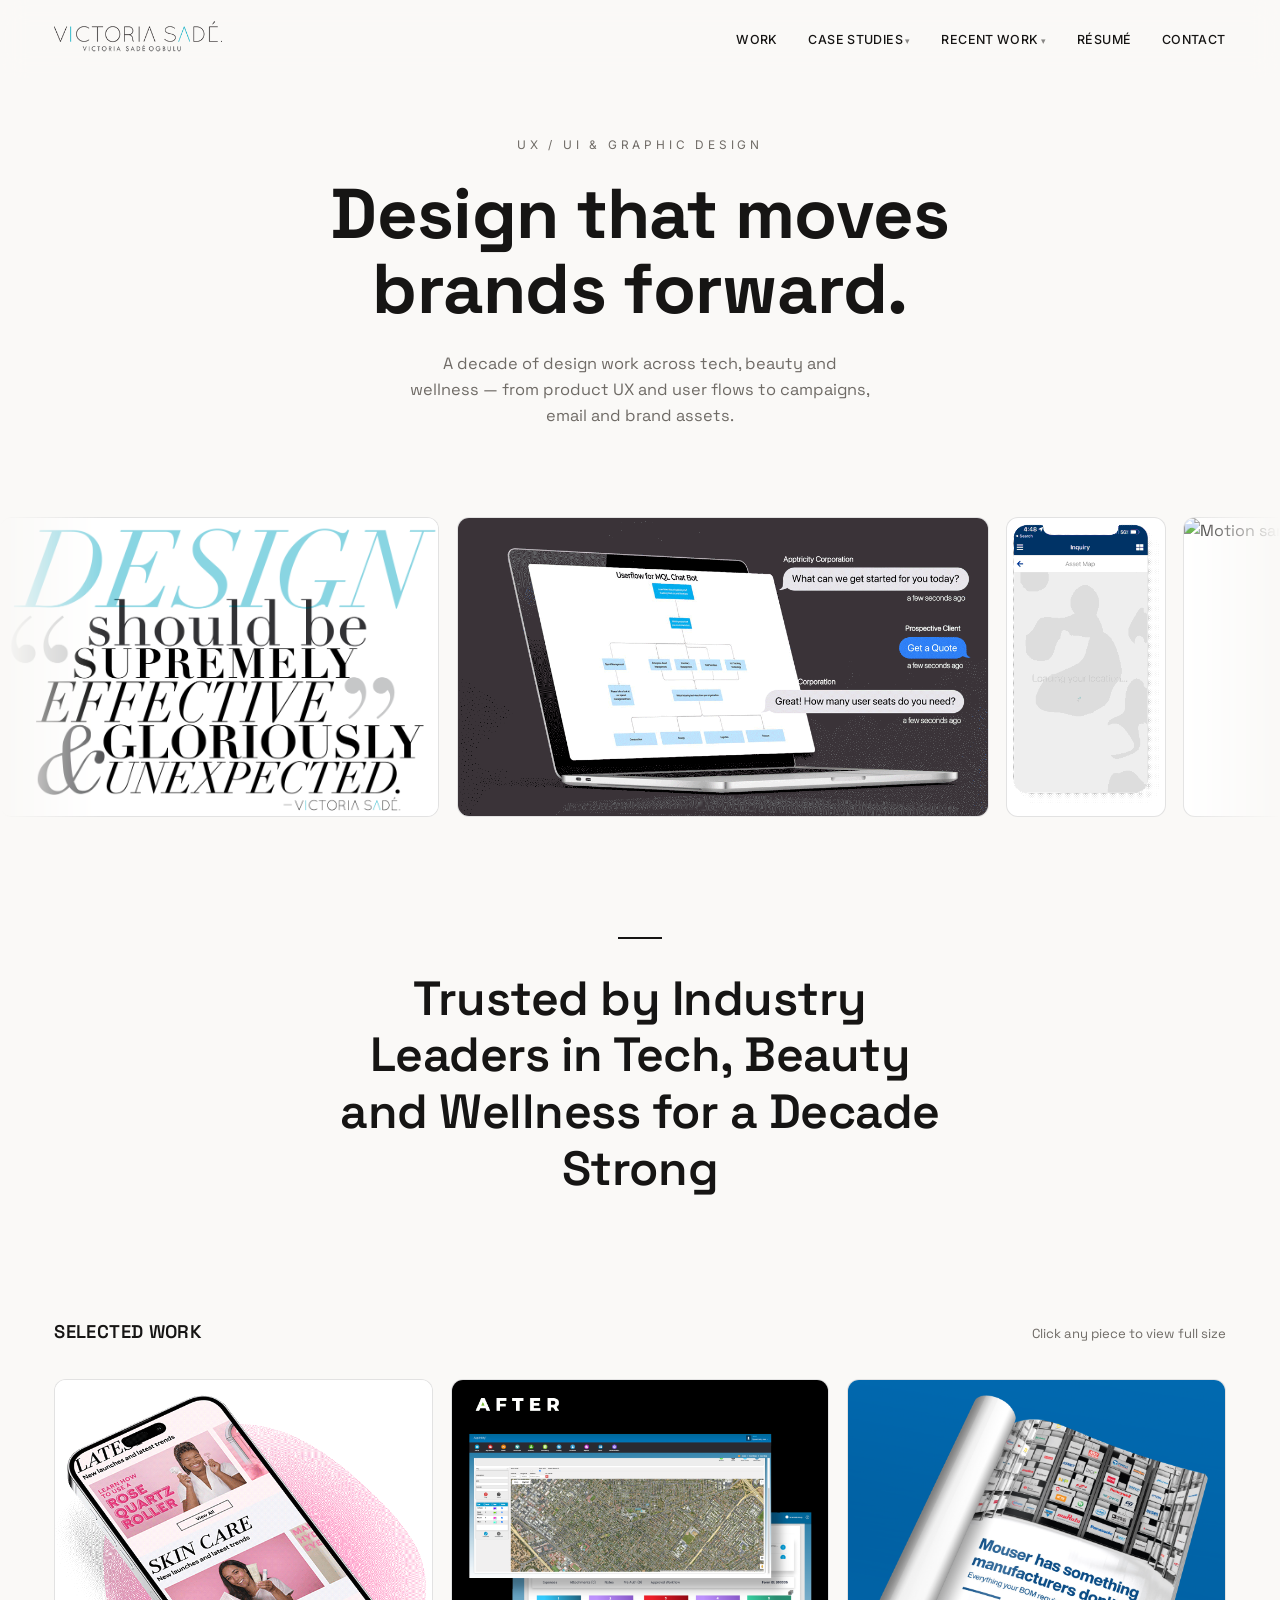
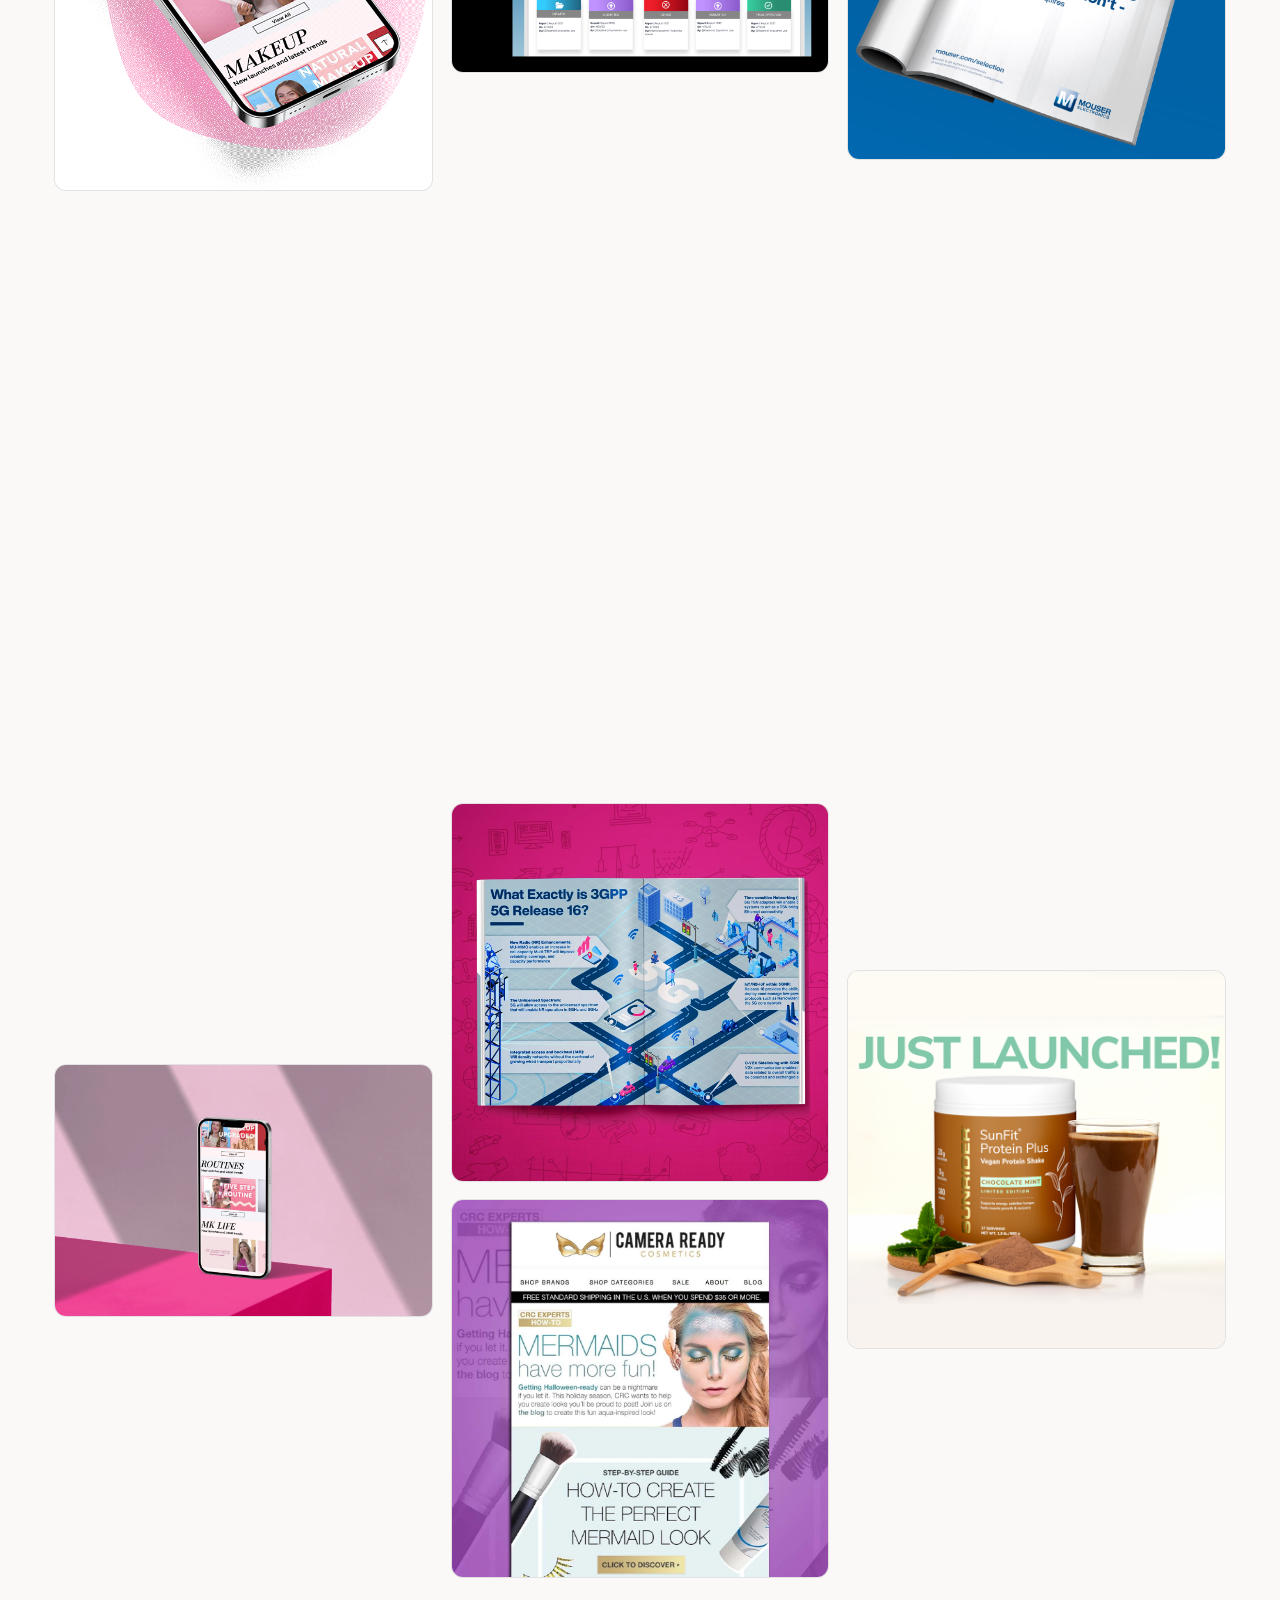
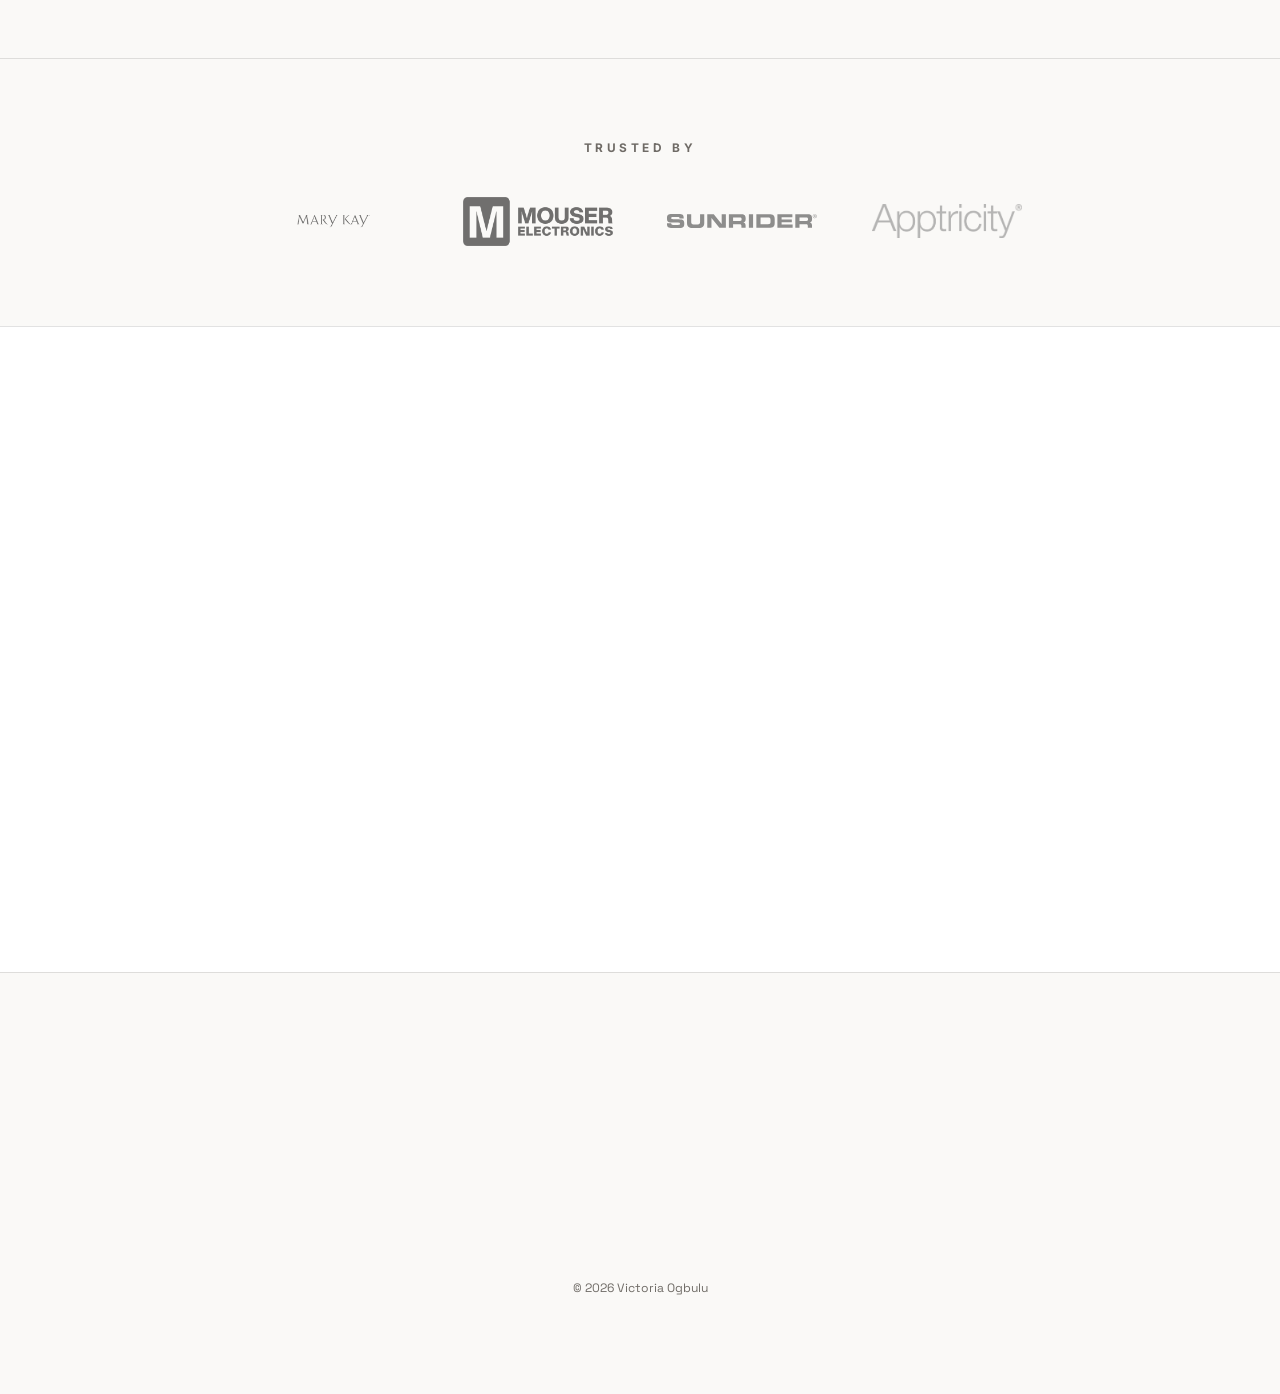
==== commit bc22ca69: "Drop victoriasadesign.com from footers and page titles The site lives at victoriaogbulu.github.io; p" ====
--- a/index.html
+++ b/index.html
@@ -3,7 +3,7 @@
 <head>
 <meta charset="UTF-8" />
 <meta name="viewport" content="width=device-width, initial-scale=1.0" />
-<title>victoriasadesign.com</title>
+<title>Victoria Sadé — UX/UI &amp; Graphic Design</title>
 <meta name="description" content="Victoria Ogbulu — UX/UI & graphic design portfolio. Trusted by industry leaders in tech, beauty and wellness for a decade strong." />
 <link rel="icon" type="image/png" href="images/vo.png" />
 <link rel="preconnect" href="https://fonts.googleapis.com" />
@@ -394,7 +394,7 @@
       <a href="resume.pdf" target="_blank" rel="noopener">Résumé</a>
       <a href="mailto:victoriasade89@gmail.com">Contact</a>
     </div>
-    <div class="copy">© <span id="yr"></span> Victoria Ogbulu · victoriasadesign.com</div>
+    <div class="copy">© <span id="yr"></span> Victoria Ogbulu</div>
   </footer>
 
 </main>
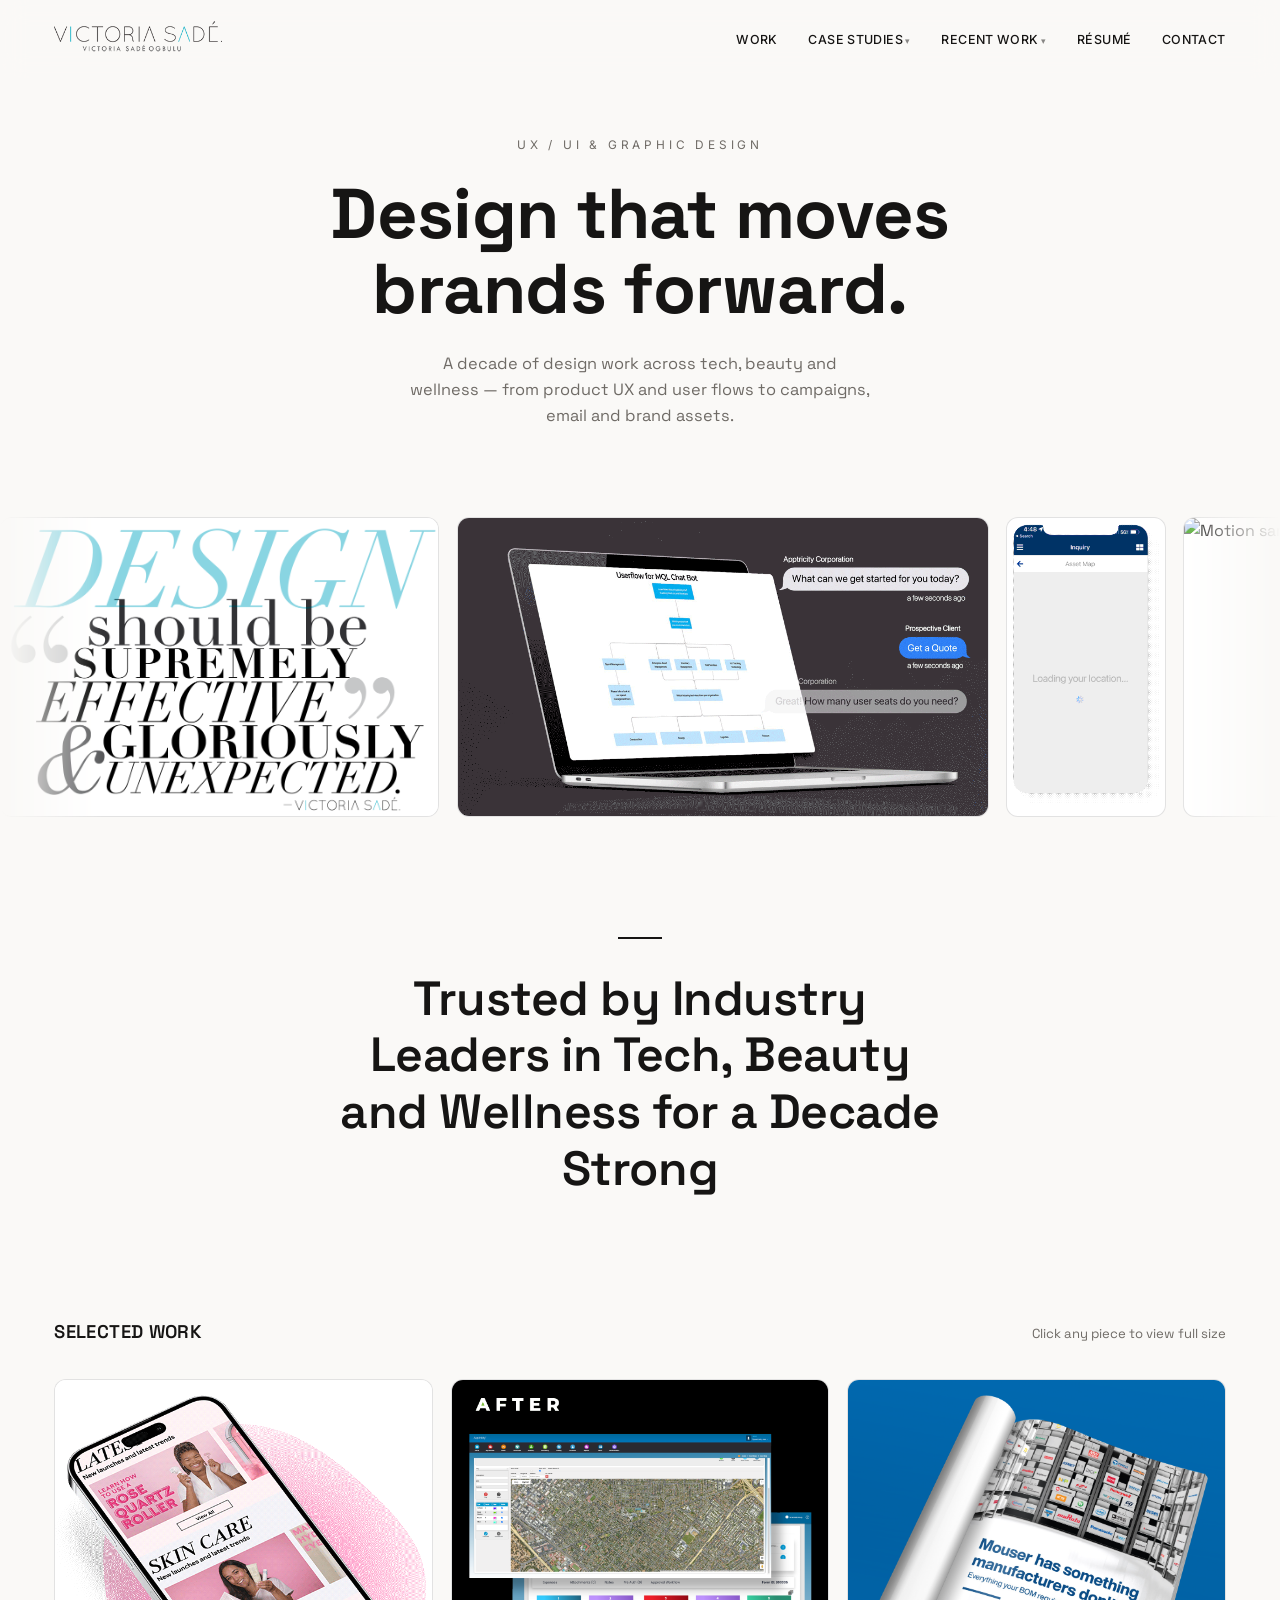
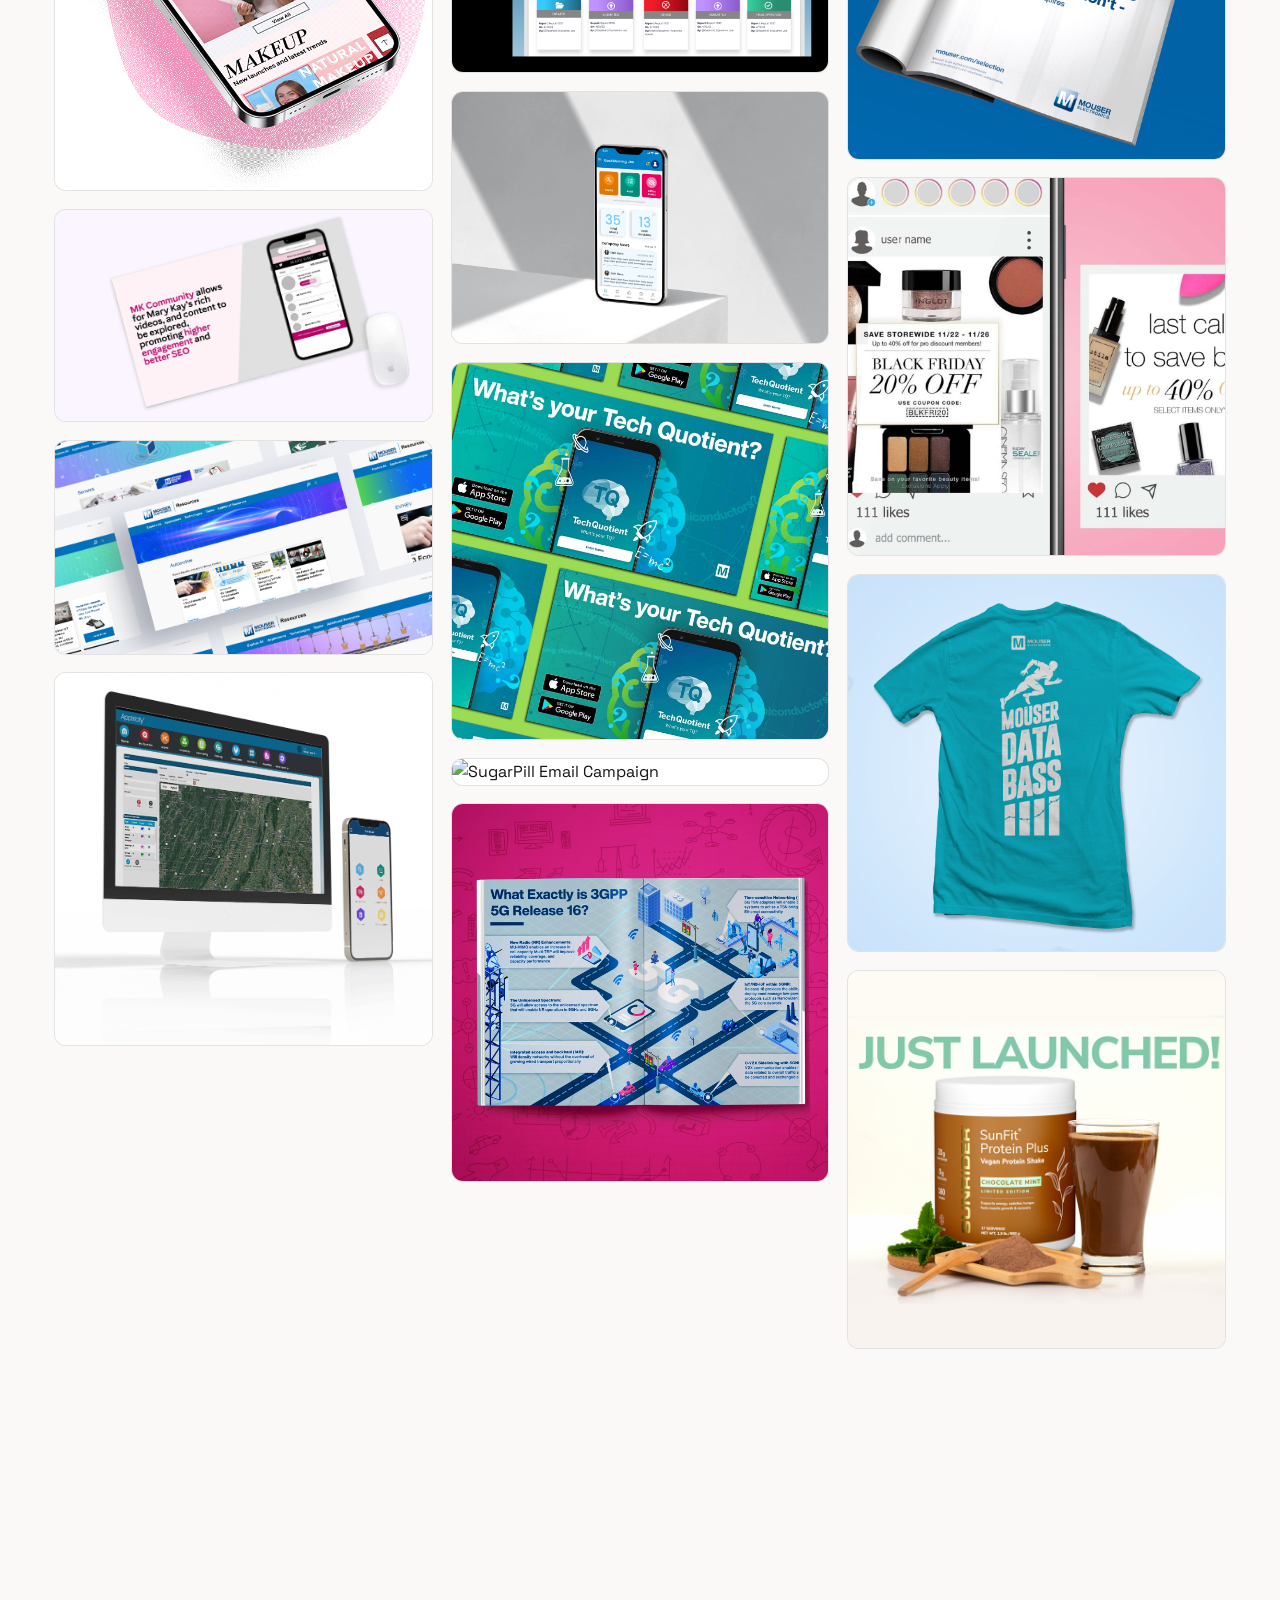
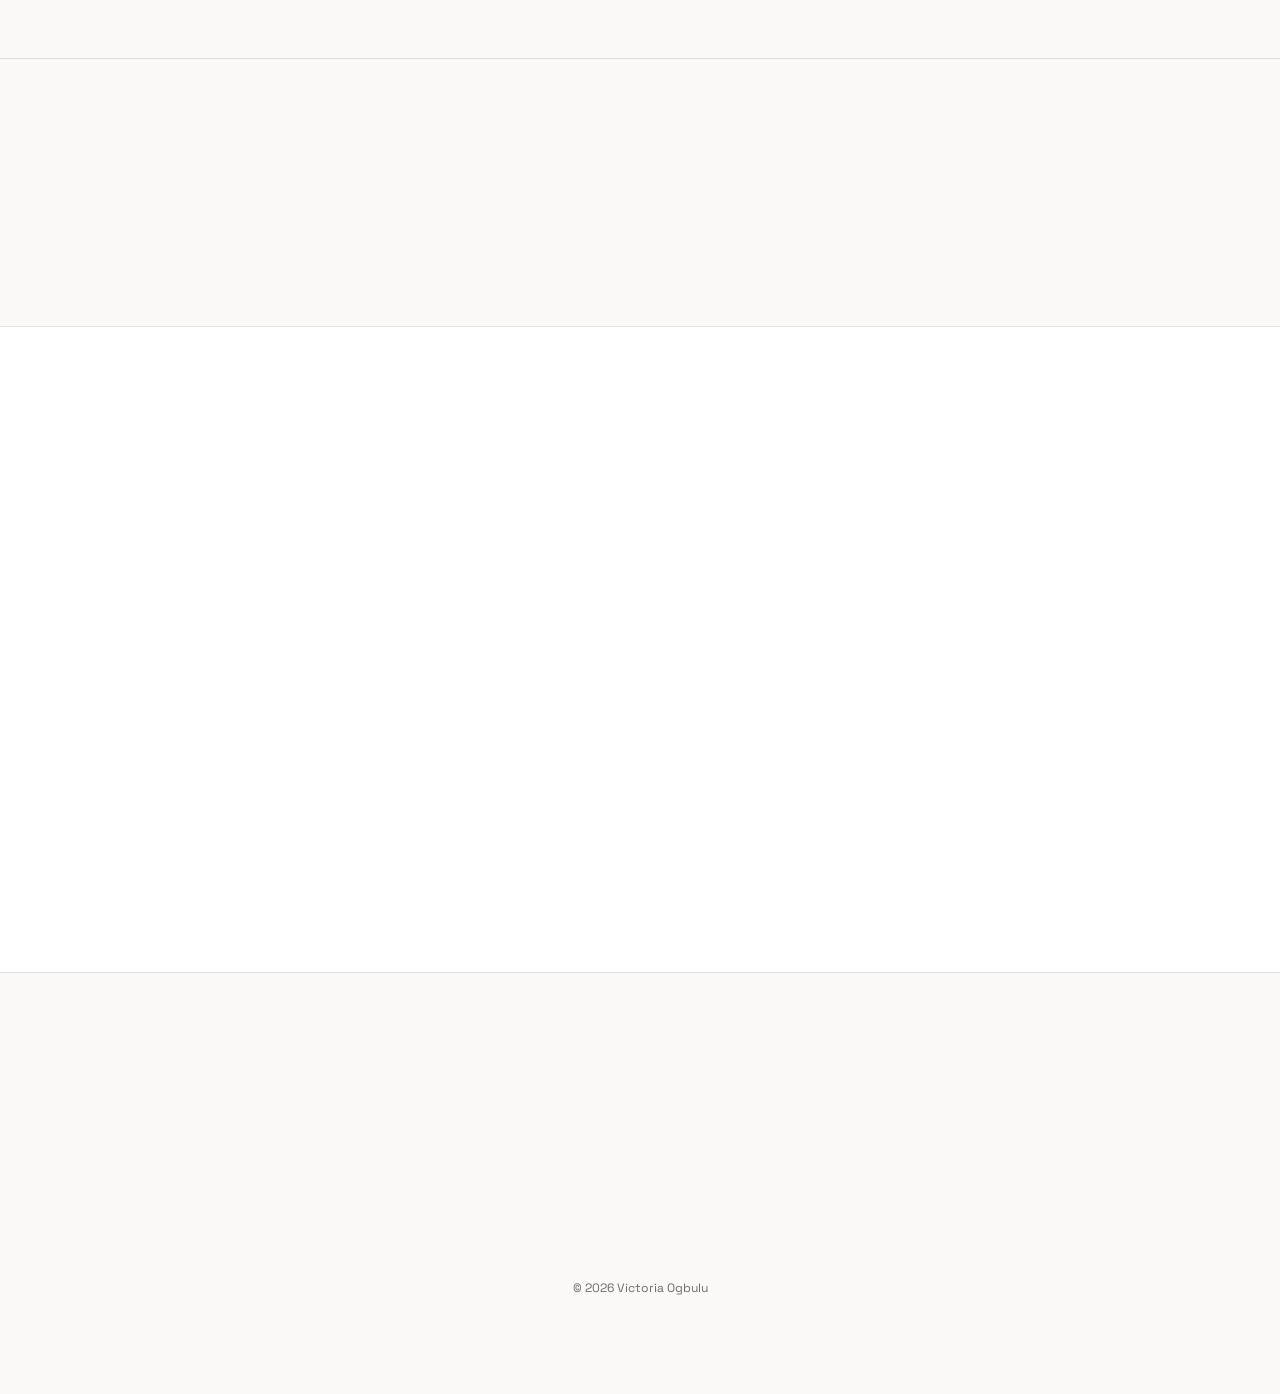
==== commit 3dde9501: "Rebuild the mobile nav The hamburger was a bare text glyph with no touch target and no open state. I" ====
--- a/index.html
+++ b/index.html
@@ -62,7 +62,22 @@
   .drop a{padding:.5rem .7rem;border-radius:7px;text-transform:none;letter-spacing:0;font-size:.82rem}
   .drop a::after{display:none}
   .drop a:hover{background:var(--bg)}
-  .nav-toggle{display:none;background:none;border:0;cursor:pointer;font-family:var(--disp);font-size:1.3rem}
+  .nav-toggle{
+    display:none;position:relative;z-index:3;place-items:center;
+    width:44px;height:44px;margin-right:-11px;padding:0;
+    background:none;border:0;cursor:pointer;
+  }
+  .nav-toggle:focus-visible{outline:2px solid var(--ink);outline-offset:2px;border-radius:6px}
+  .nav-toggle .bars{position:relative;display:block;width:22px;height:12px}
+  .nav-toggle .bars i{
+    position:absolute;left:0;width:100%;height:1.5px;background:var(--ink);border-radius:2px;
+    transition:transform .34s cubic-bezier(.16,1,.3,1);
+  }
+  .nav-toggle .bars i:first-child{top:0}
+  .nav-toggle .bars i:last-child{bottom:0}
+  body.nav-open .nav-toggle .bars i:first-child{transform:translateY(5.25px) rotate(45deg)}
+  body.nav-open .nav-toggle .bars i:last-child{transform:translateY(-5.25px) rotate(-45deg)}
+  .nav-scrim{display:none}
 
   /* ---------- HERO ---------- */
   .hero{padding:8.5rem clamp(1.2rem,5vw,3.4rem) 2.5rem;text-align:center}
@@ -177,17 +192,77 @@
 
   /* ---------- MOBILE NAV ---------- */
   @media(max-width:820px){
-    .nav-toggle{display:block}
-    nav ul{
-      position:fixed;top:0;right:0;height:100vh;width:min(78vw,320px);
-      flex-direction:column;align-items:flex-start;justify-content:center;gap:1.4rem;
-      padding:2rem;background:var(--bg-2);border-left:1px solid var(--line);
-      transform:translateX(100%);transition:transform .35s cubic-bezier(.16,1,.3,1);
-    }
-    body.nav-open nav ul{transform:translateX(0)}
+    :root{--hdr-h:66px}
+    header,header.scrolled{height:var(--hdr-h);padding-top:0;padding-bottom:0}
+    .nav-toggle{display:grid}
+
+    .nav-scrim{
+      display:block;position:fixed;top:var(--hdr-h);left:0;right:0;bottom:0;z-index:90;
+      background:rgba(22,21,20,.34);-webkit-backdrop-filter:blur(2px);backdrop-filter:blur(2px);
+      opacity:0;visibility:hidden;transition:opacity .35s,visibility .35s;
+    }
+    body.nav-open .nav-scrim{opacity:1;visibility:visible}
+
+    nav{
+      position:fixed;top:var(--hdr-h);right:0;z-index:2;
+      width:min(84vw,340px);
+      height:calc(100vh - var(--hdr-h));height:calc(100dvh - var(--hdr-h));
+      background:var(--bg-2);border-left:1px solid var(--line);
+      transform:translateX(101%);transition:transform .42s cubic-bezier(.16,1,.3,1);
+      overflow-y:auto;overscroll-behavior:contain;
+      padding-bottom:calc(env(safe-area-inset-bottom,0px) + 1.5rem);
+    }
+    body.nav-open nav{transform:none}
     body.nav-open{overflow:hidden}
-    .nav-folder .drop{position:static;transform:none;opacity:1;visibility:visible;box-shadow:none;border:0;padding:.3rem 0 .3rem .8rem;min-width:0}
+
+    nav ul{flex-direction:column;align-items:stretch;gap:0}
+
+    /* top-level destinations */
+    nav>ul>li>a{
+      display:block;padding:1.05rem 1.5rem;border-bottom:1px solid var(--line);
+      font-family:var(--disp);font-size:1.02rem;font-weight:500;
+      text-transform:none;letter-spacing:0;white-space:normal;
+    }
+    nav>ul>li>a::after{display:none}
+
+    /* group labels — quiet eyebrows, not fake dropdowns */
+    .nav-folder>span{
+      display:block;padding:1.5rem 1.5rem .55rem;
+      font-family:var(--ui);font-size:.66rem;font-weight:500;
+      letter-spacing:.24em;text-transform:uppercase;color:var(--mut);cursor:default;
+    }
     .nav-folder>span::after{content:""}
+
+    /* project rows — flat, no indent */
+    .nav-folder .drop{
+      position:static;transform:none;opacity:1;visibility:visible;display:block;
+      background:none;border:0;border-radius:0;box-shadow:none;padding:0;min-width:0;
+    }
+    .drop a{
+      position:relative;display:block;padding:.85rem 1.5rem;border-radius:0;
+      border-bottom:1px solid var(--line);
+      font-family:var(--disp);font-size:1.02rem;font-weight:400;
+    }
+    .drop a:hover{background:none}
+    .drop a.here{background:none;font-weight:600}
+    .drop a.here::before{
+      content:"";position:absolute;left:0;top:50%;transform:translateY(-50%);
+      width:3px;height:1.05em;background:var(--ink);
+    }
+
+    /* staggered reveal on open; instant on close */
+    nav>ul>li{opacity:0;transform:translateX(14px);transition:opacity .4s ease,transform .45s cubic-bezier(.16,1,.3,1)}
+    body.nav-open nav>ul>li{opacity:1;transform:none}
+    body.nav-open nav>ul>li:nth-child(1){transition-delay:.10s}
+    body.nav-open nav>ul>li:nth-child(2){transition-delay:.15s}
+    body.nav-open nav>ul>li:nth-child(3){transition-delay:.20s}
+    body.nav-open nav>ul>li:nth-child(4){transition-delay:.25s}
+    body.nav-open nav>ul>li:nth-child(5){transition-delay:.30s}
+
+    @media(prefers-reduced-motion:reduce){
+      nav,.nav-toggle .bars i,.nav-scrim{transition:none}
+      nav>ul>li{transition:none;opacity:1;transform:none}
+    }
   }
 </style>
 </head>
@@ -197,8 +272,8 @@
   <a class="brand" href="#top" aria-label="Victoria Sadé home">
     <img src="images/header.webp" alt="Victoria Sadé" />
   </a>
-  <button class="nav-toggle" aria-label="Menu" onclick="document.body.classList.toggle('nav-open')">≡</button>
-  <nav>
+  <button class="nav-toggle" type="button" aria-label="Open menu" aria-expanded="false" aria-controls="siteNav"><span class="bars"><i></i><i></i></span></button>
+  <nav id="siteNav">
     <ul>
       <li><a href="#work">Work</a></li>
       <li class="nav-folder" tabindex="0">
@@ -407,8 +482,6 @@
   addEventListener('scroll',()=>hdr.classList.toggle('scrolled',scrollY>10));
   // year
   document.getElementById('yr').textContent=new Date().getFullYear();
-  // close mobile nav on link tap
-  document.querySelectorAll('nav a').forEach(a=>a.addEventListener('click',()=>document.body.classList.remove('nav-open')));
   // lightbox
   const lb=document.getElementById('lb'),lbImg=document.getElementById('lb-img');
   document.querySelectorAll('.tile img').forEach(img=>img.addEventListener('click',e=>{
@@ -448,6 +521,7 @@
     if(next)next.addEventListener('click',function(){nudge(1);});
   })();
 </script>
+<script src="nav.js"></script>
 <script src="anim.js"></script>
 </body>
 </html>
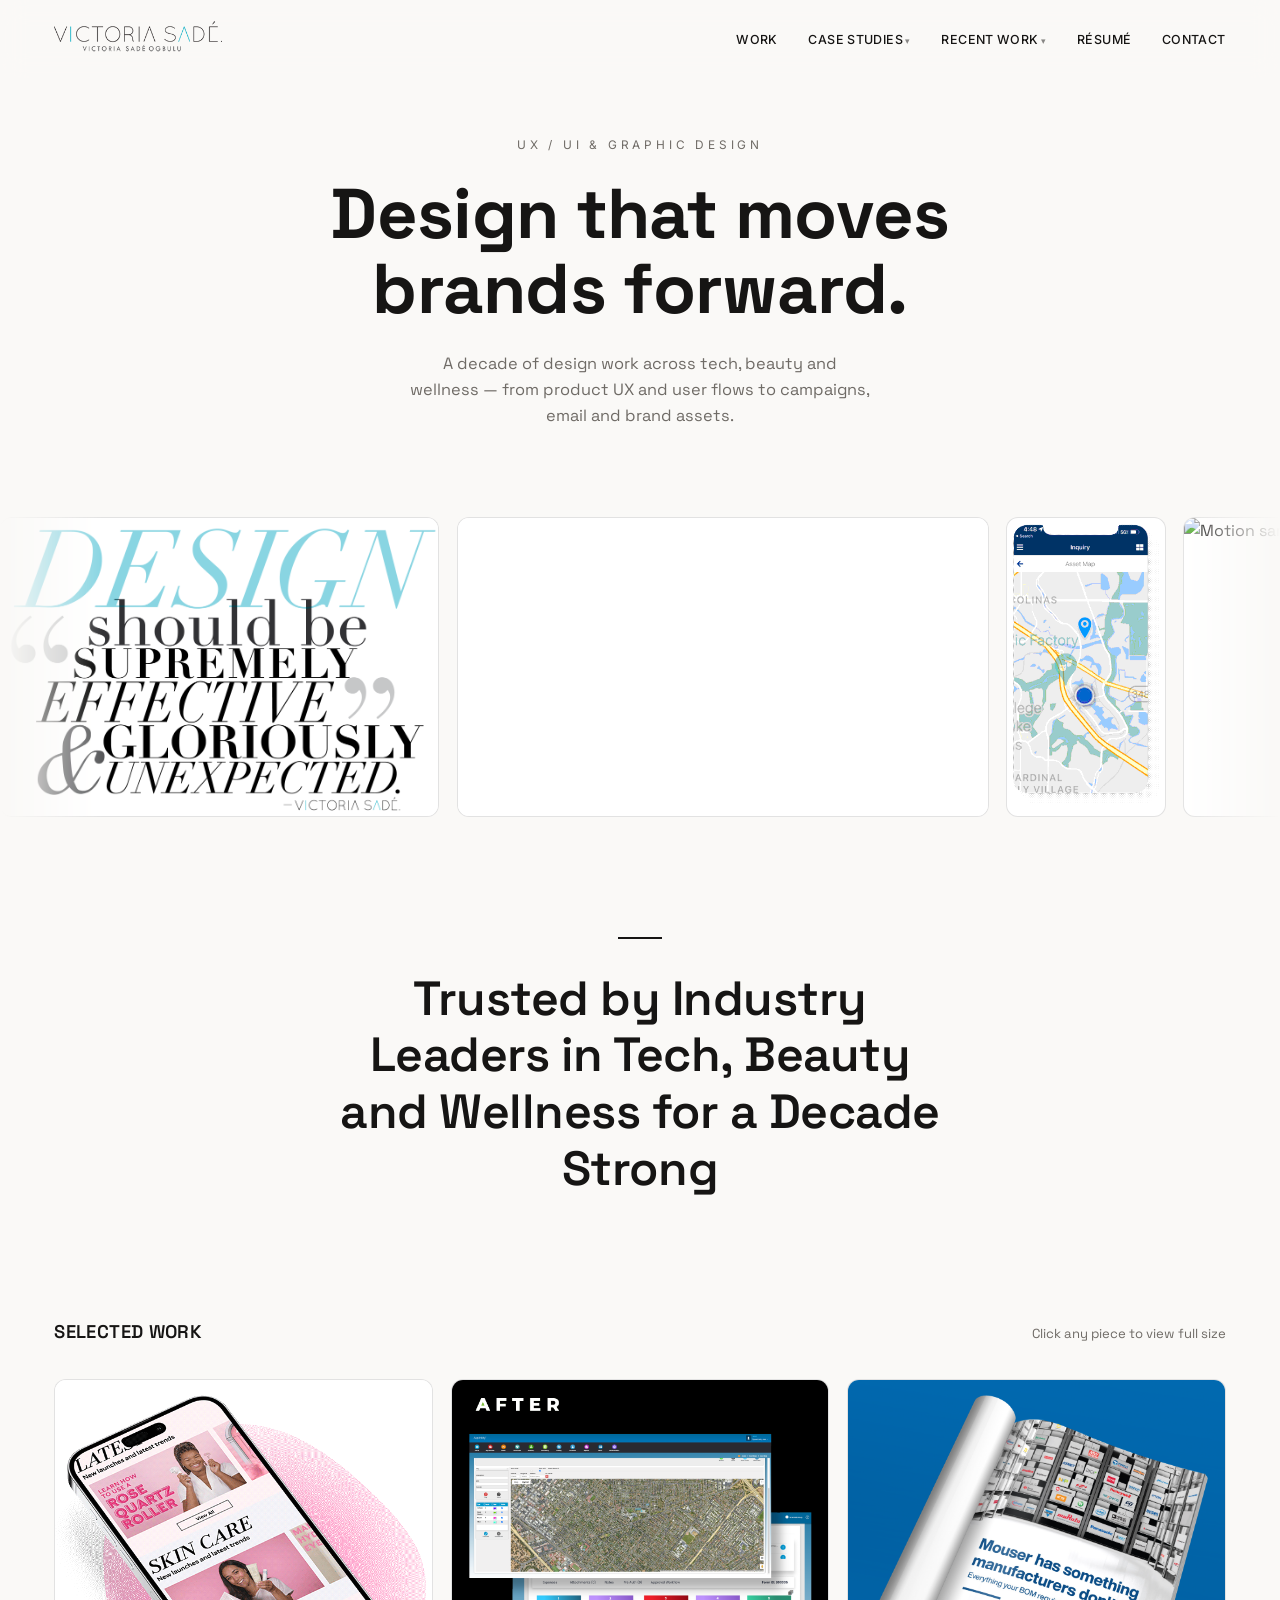
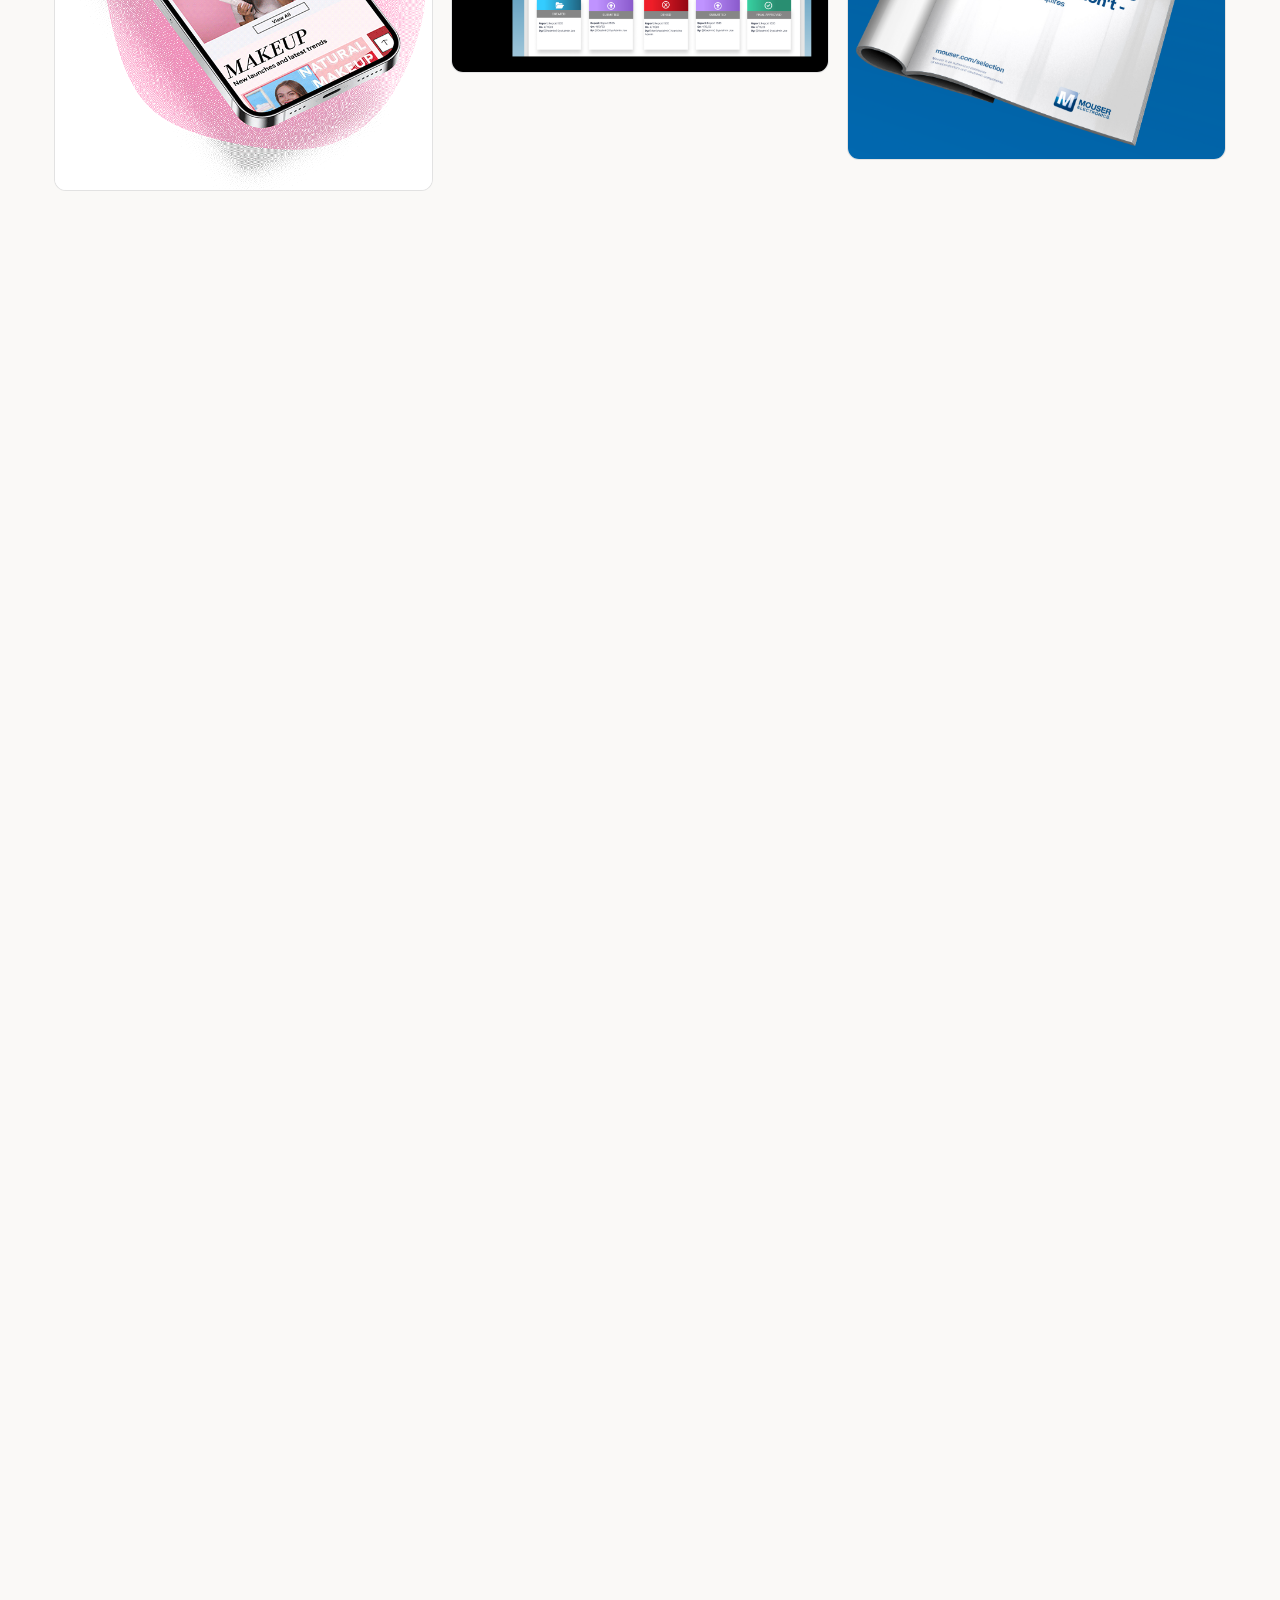
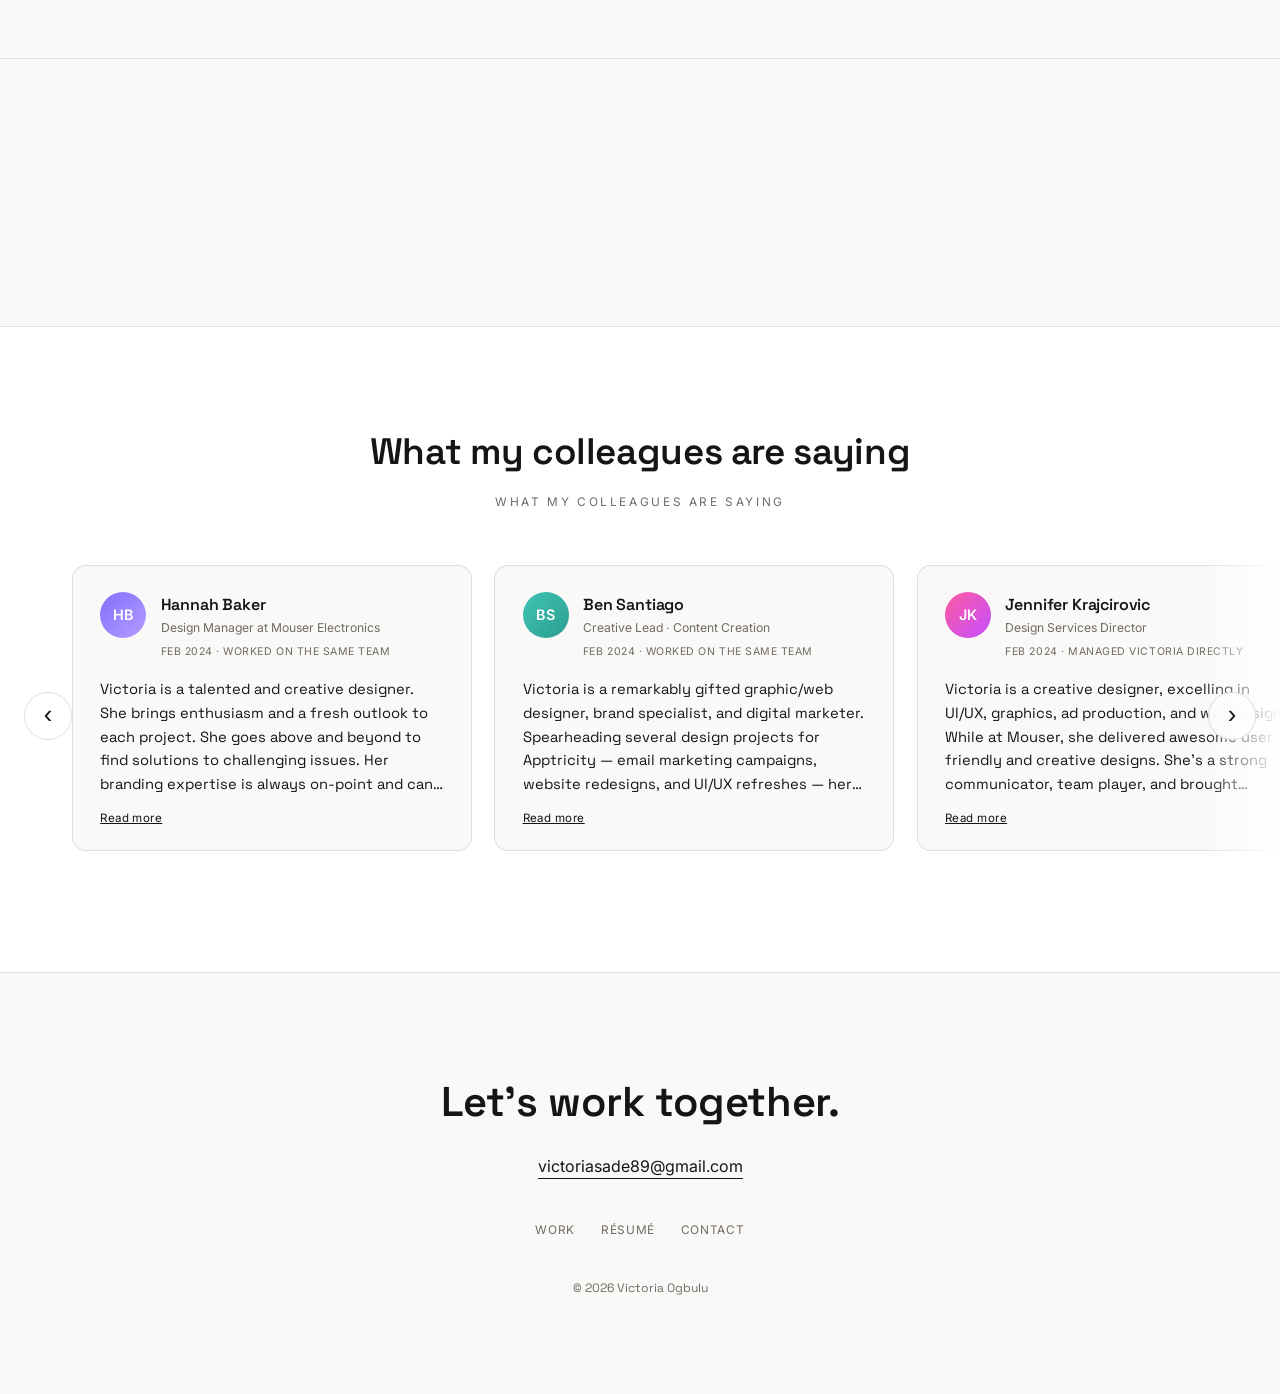
==== commit 01f5d7b9: "Fix mobile nav hover shifting every sub-link at once .nav-folder:hover .drop and :focus-within outra" ====
--- a/index.html
+++ b/index.html
@@ -233,8 +233,13 @@
     }
     .nav-folder>span::after{content:""}
 
-    /* project rows — flat, no indent */
-    .nav-folder .drop{
+    /* project rows — flat, no indent.
+       The :hover/:focus-within variants must be listed too: the desktop rules
+       that position the dropdown outrank a plain .nav-folder .drop, so without
+       them a hover or tap slides the whole group sideways out of the panel. */
+    .nav-folder .drop,
+    .nav-folder:hover .drop,
+    .nav-folder:focus-within .drop{
       position:static;transform:none;opacity:1;visibility:visible;display:block;
       background:none;border:0;border-radius:0;box-shadow:none;padding:0;min-width:0;
     }
@@ -243,7 +248,8 @@
       border-bottom:1px solid var(--line);
       font-family:var(--disp);font-size:1.02rem;font-weight:400;
     }
-    .drop a:hover{background:none}
+    /* feedback belongs to the row you are actually on */
+    nav>ul>li>a:hover,nav>ul>li>a:active,.drop a:hover,.drop a:active{background:var(--bg)}
     .drop a.here{background:none;font-weight:600}
     .drop a.here::before{
       content:"";position:absolute;left:0;top:50%;transform:translateY(-50%);
